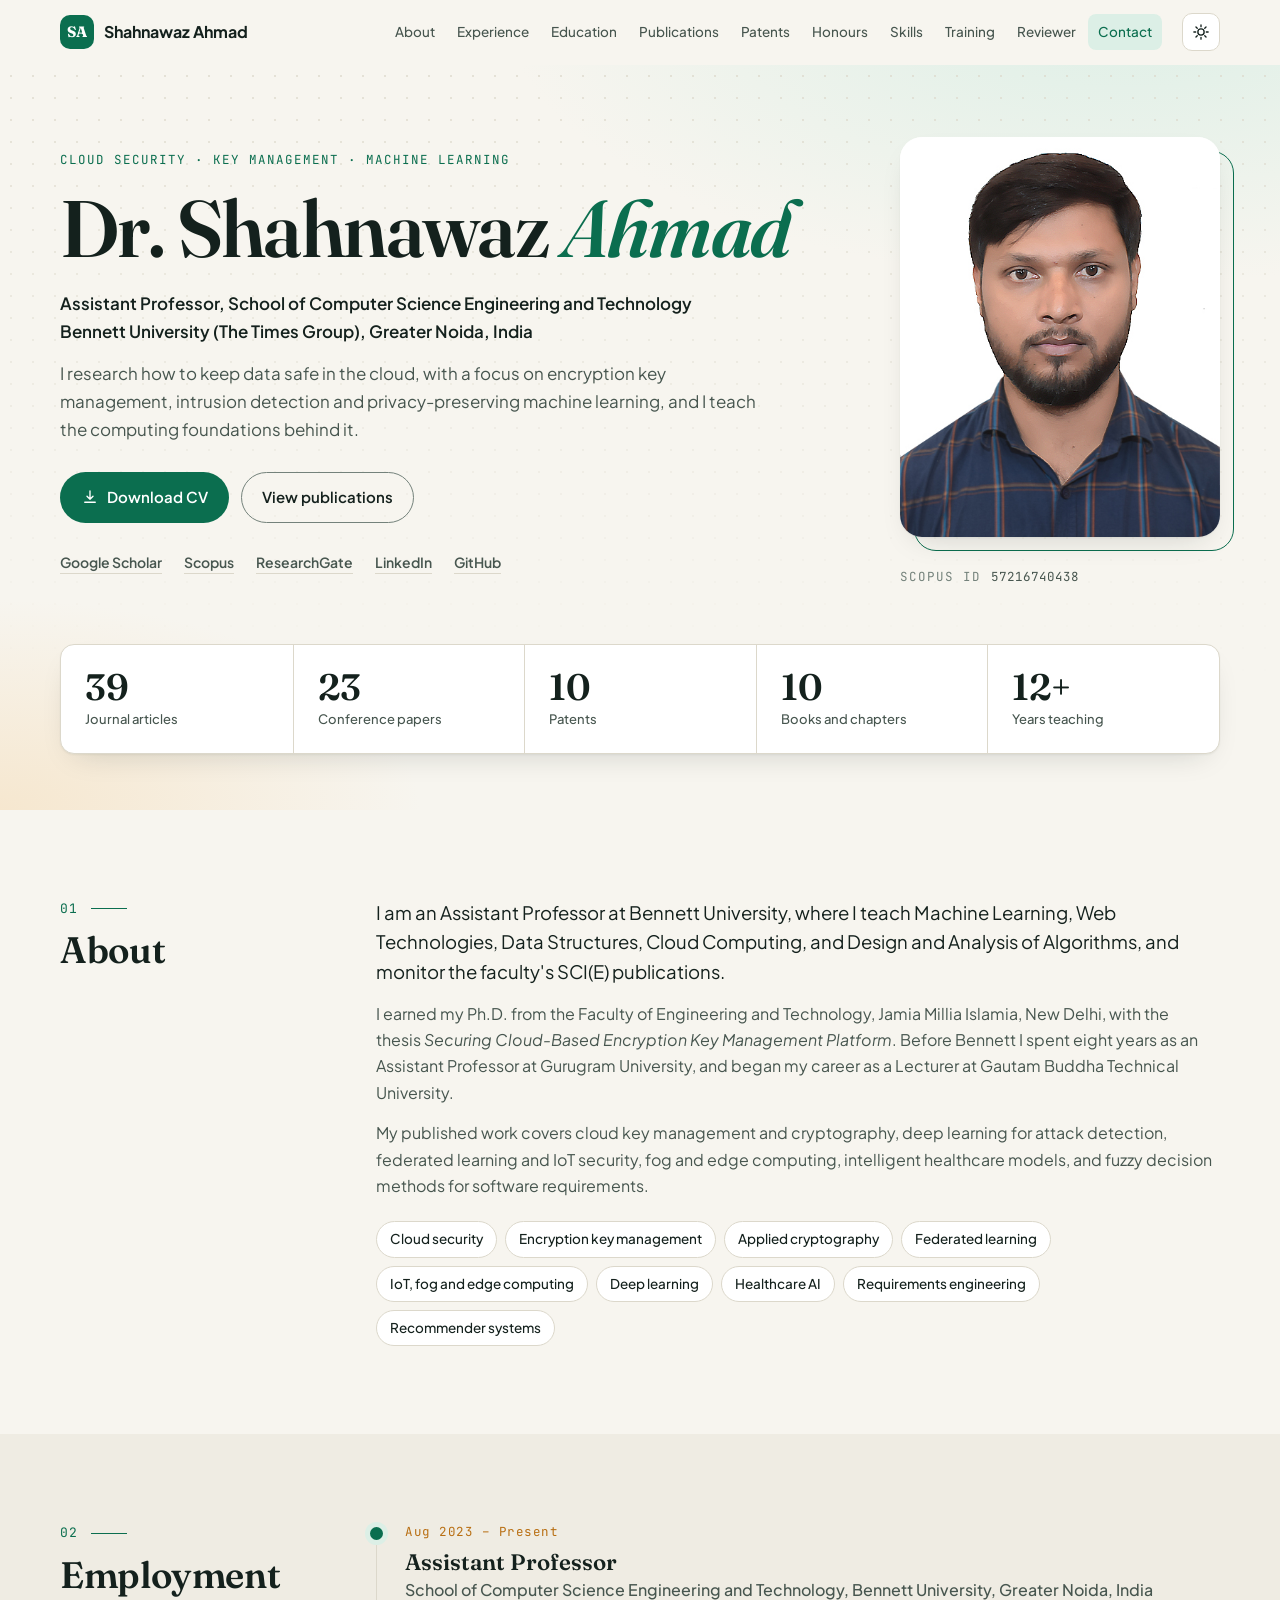
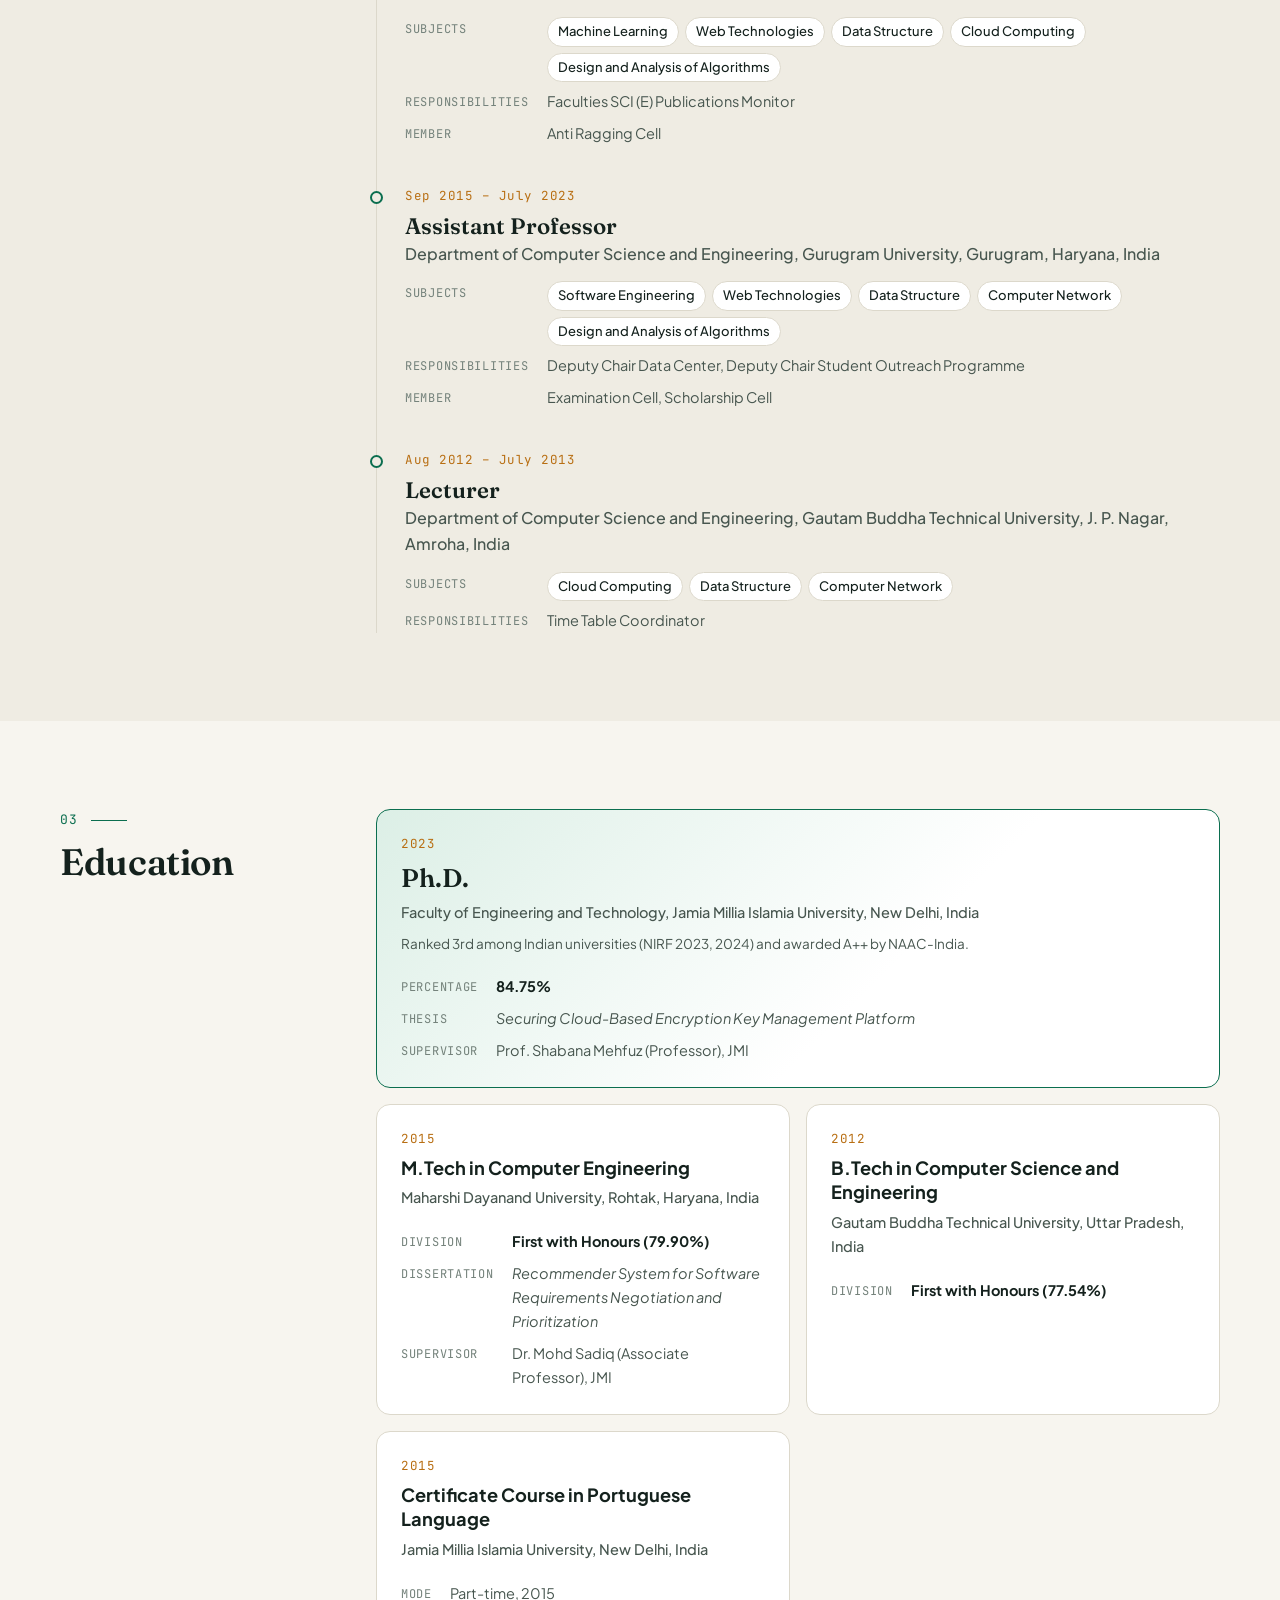
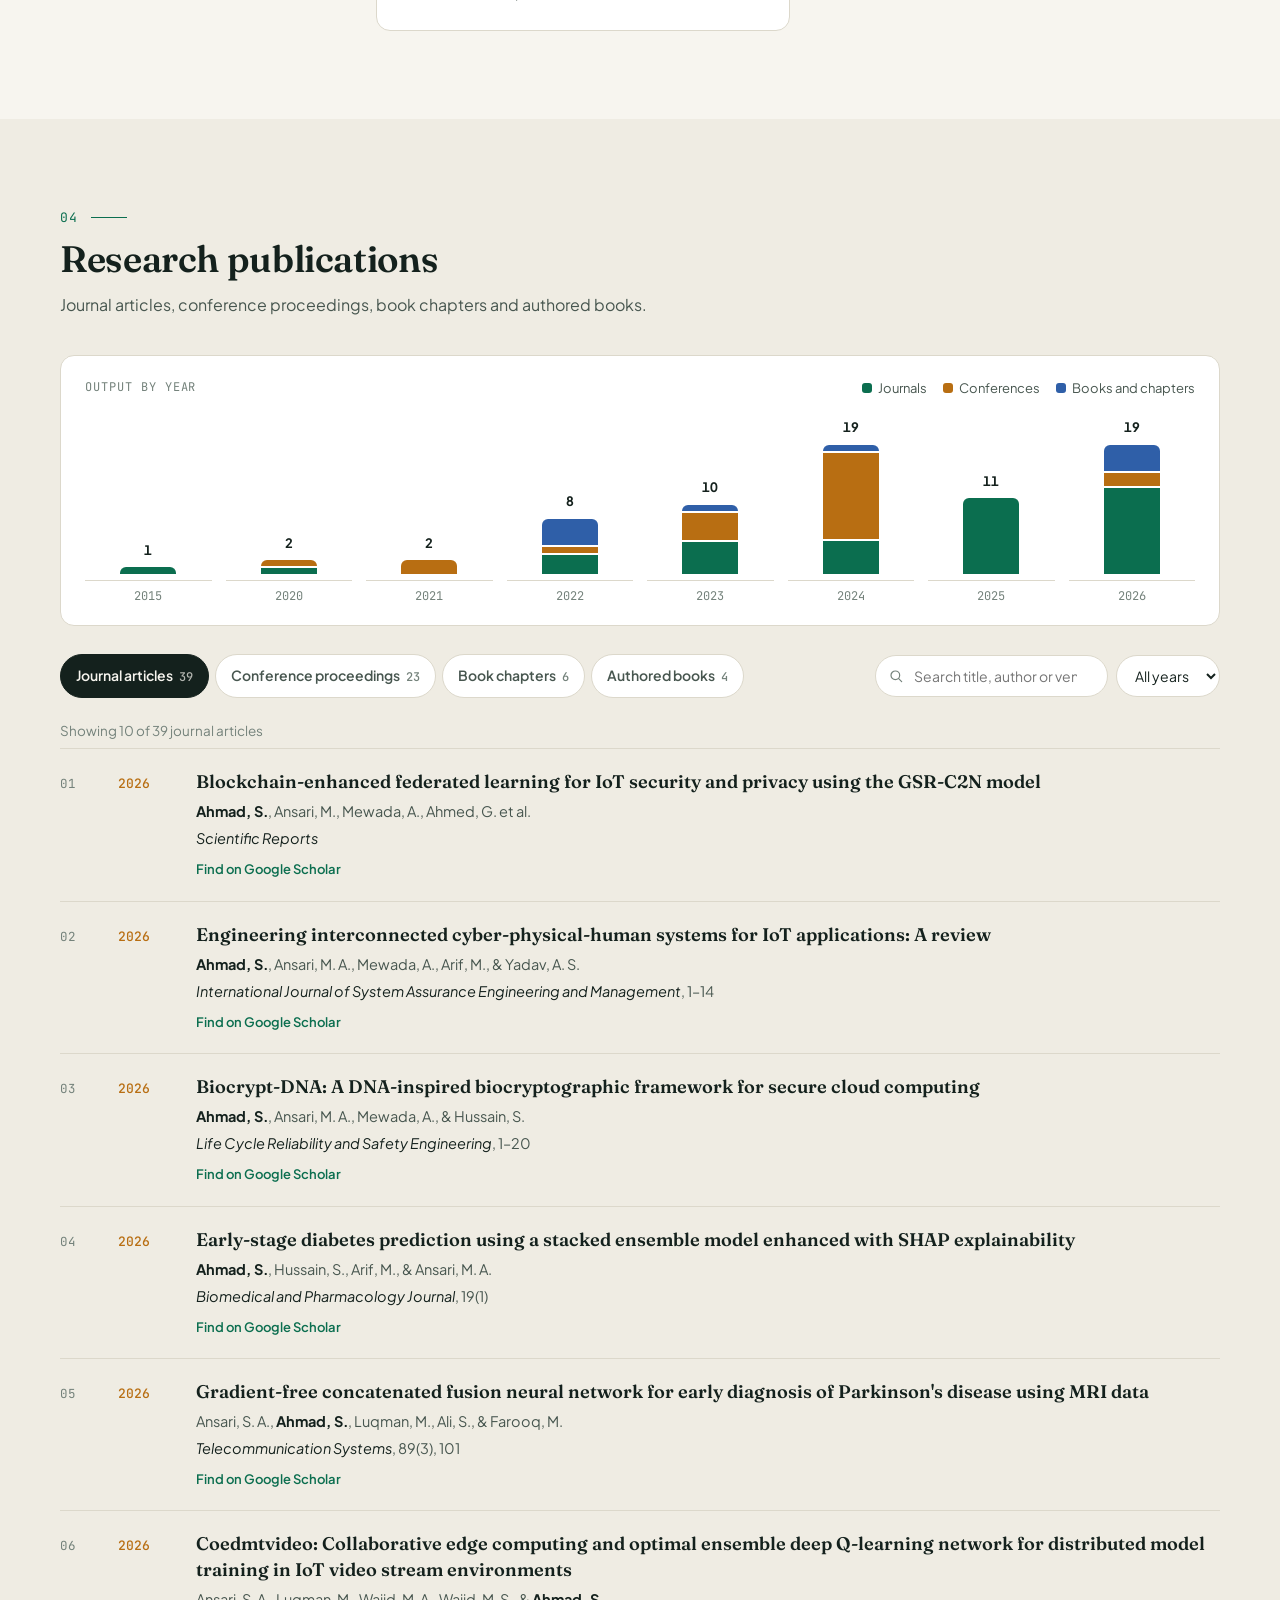
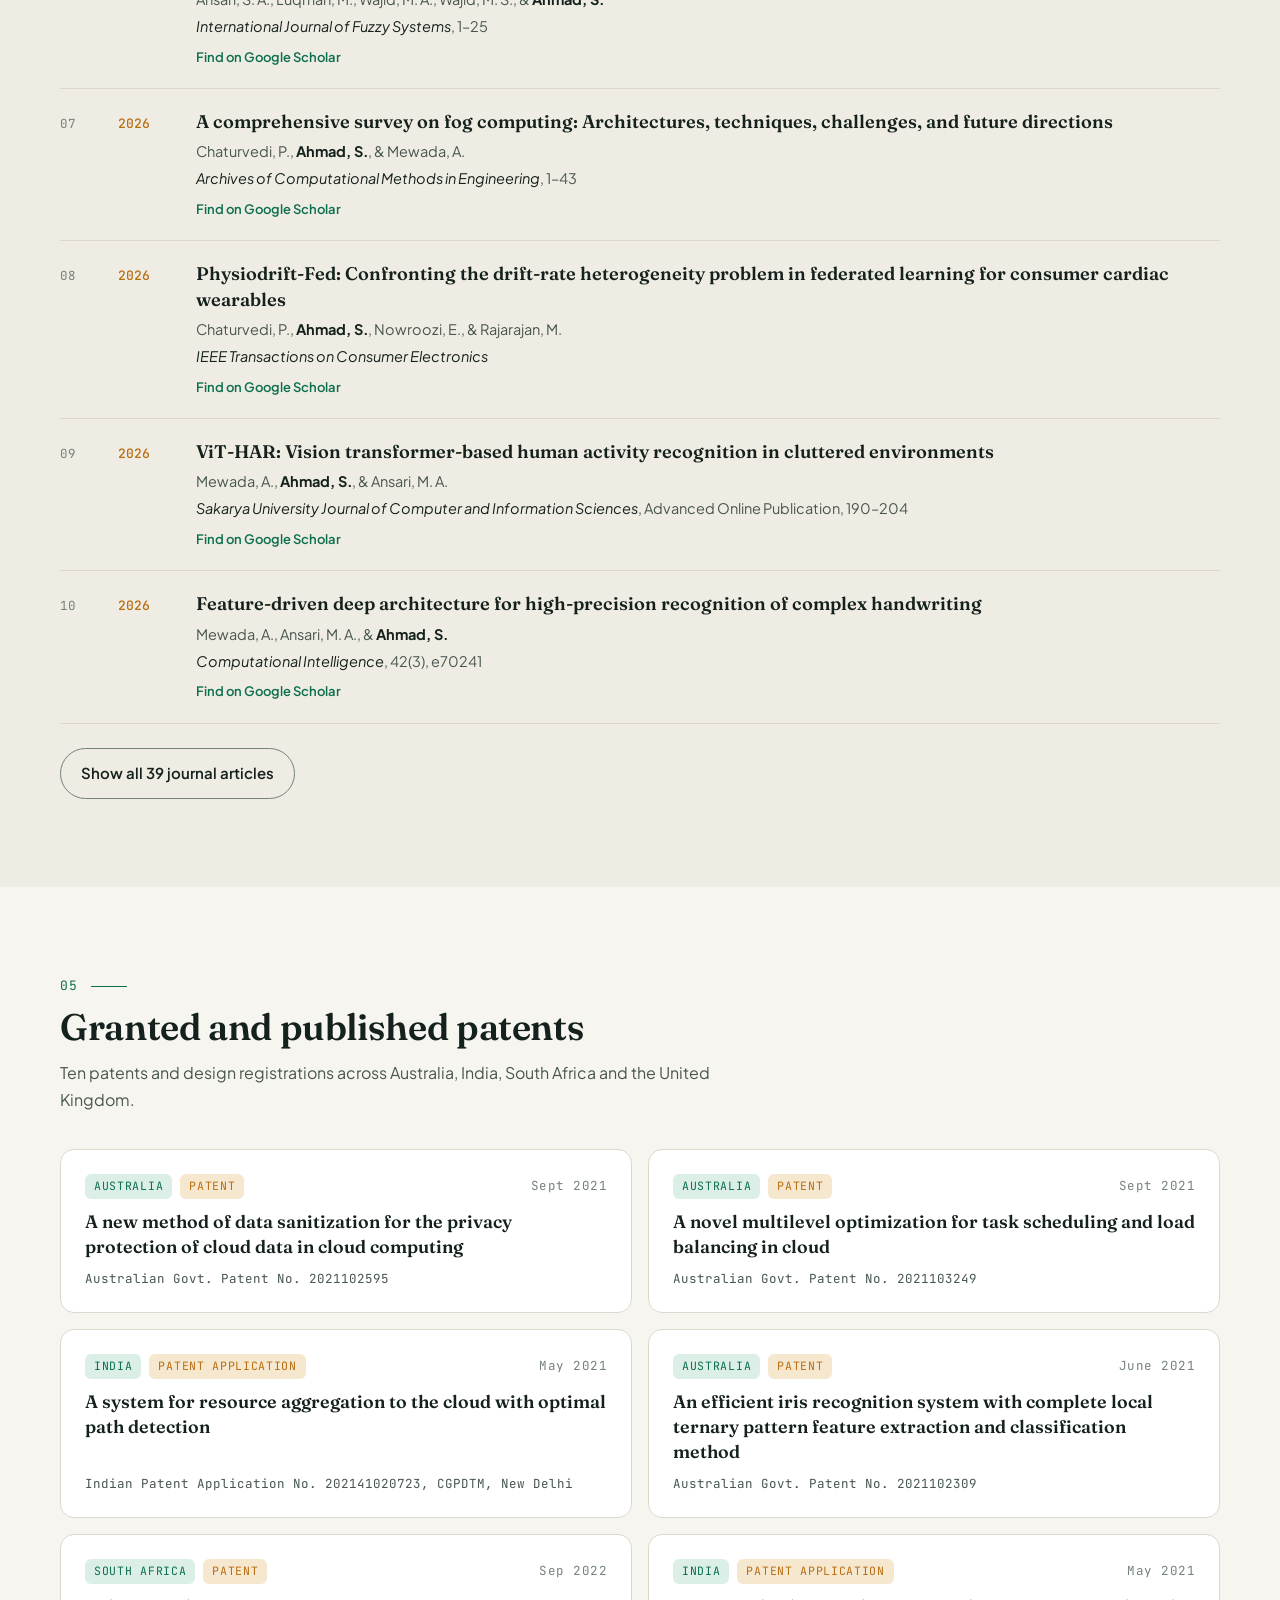
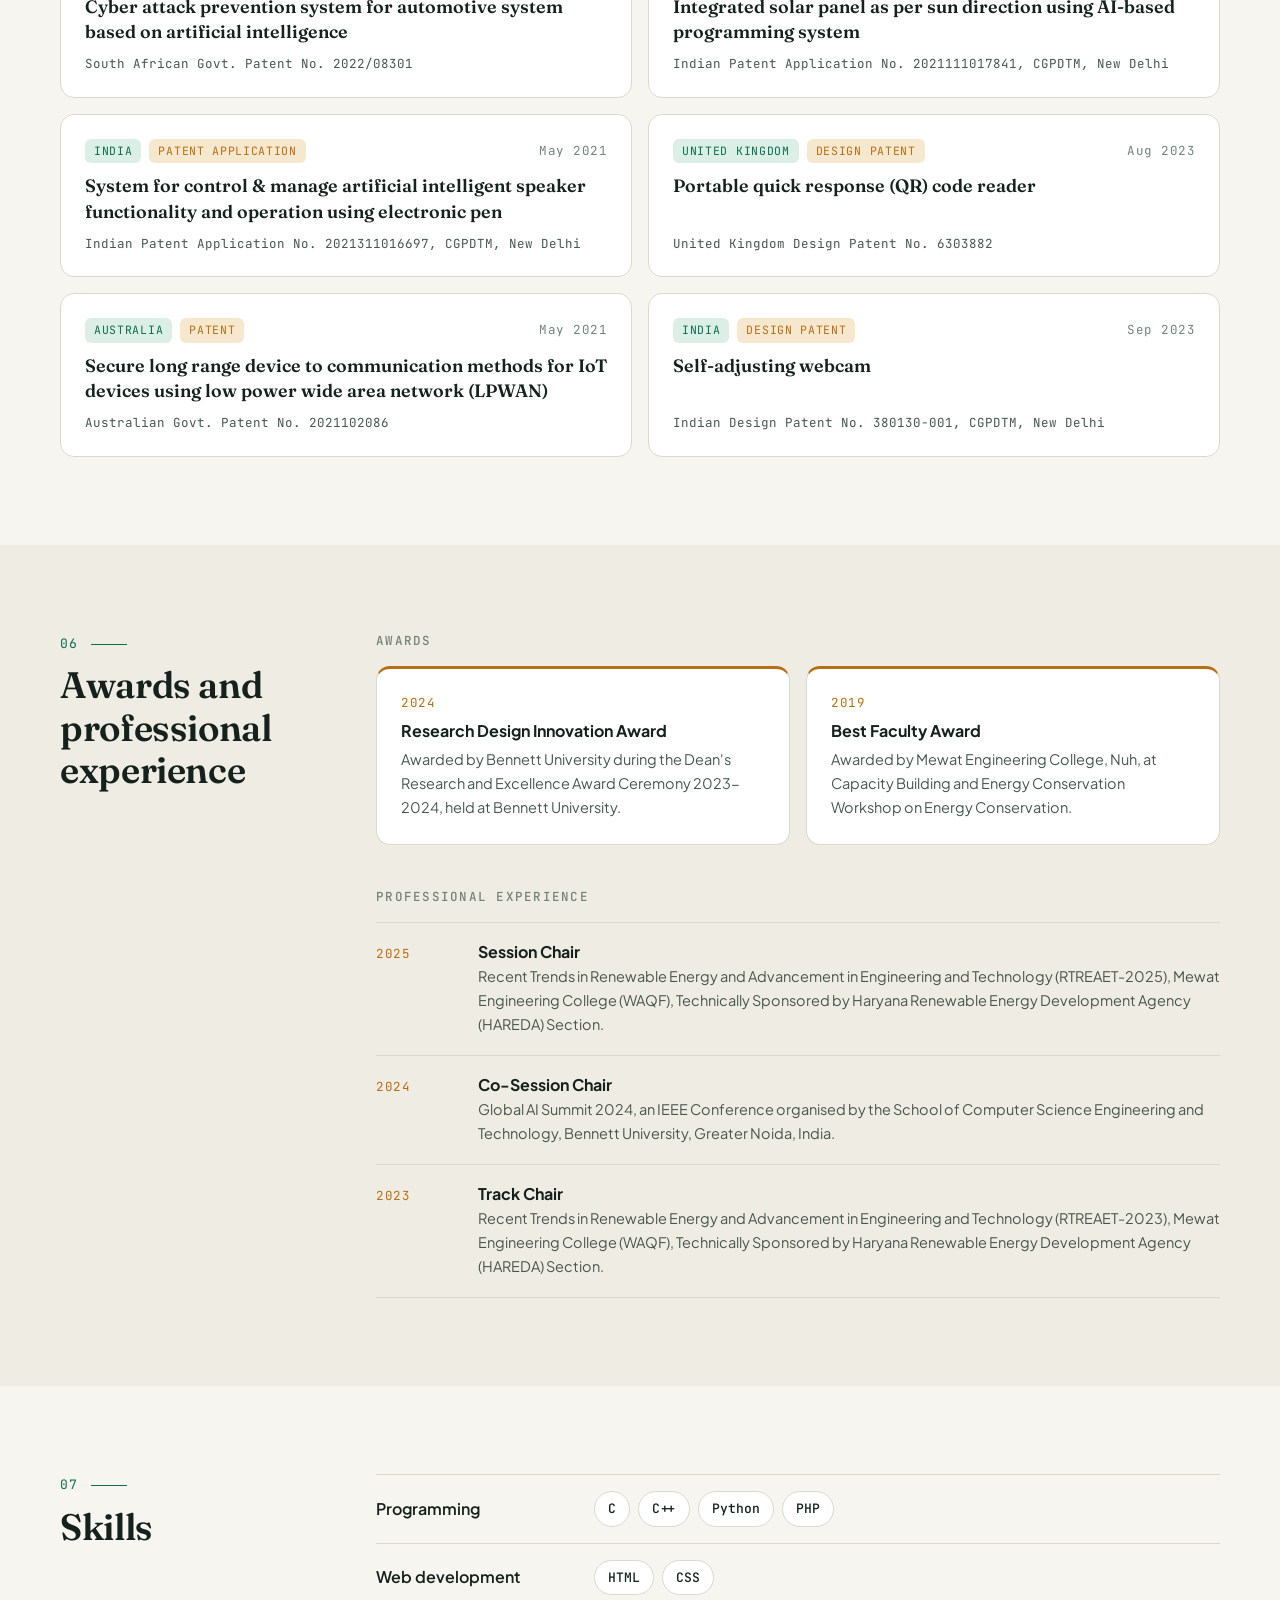
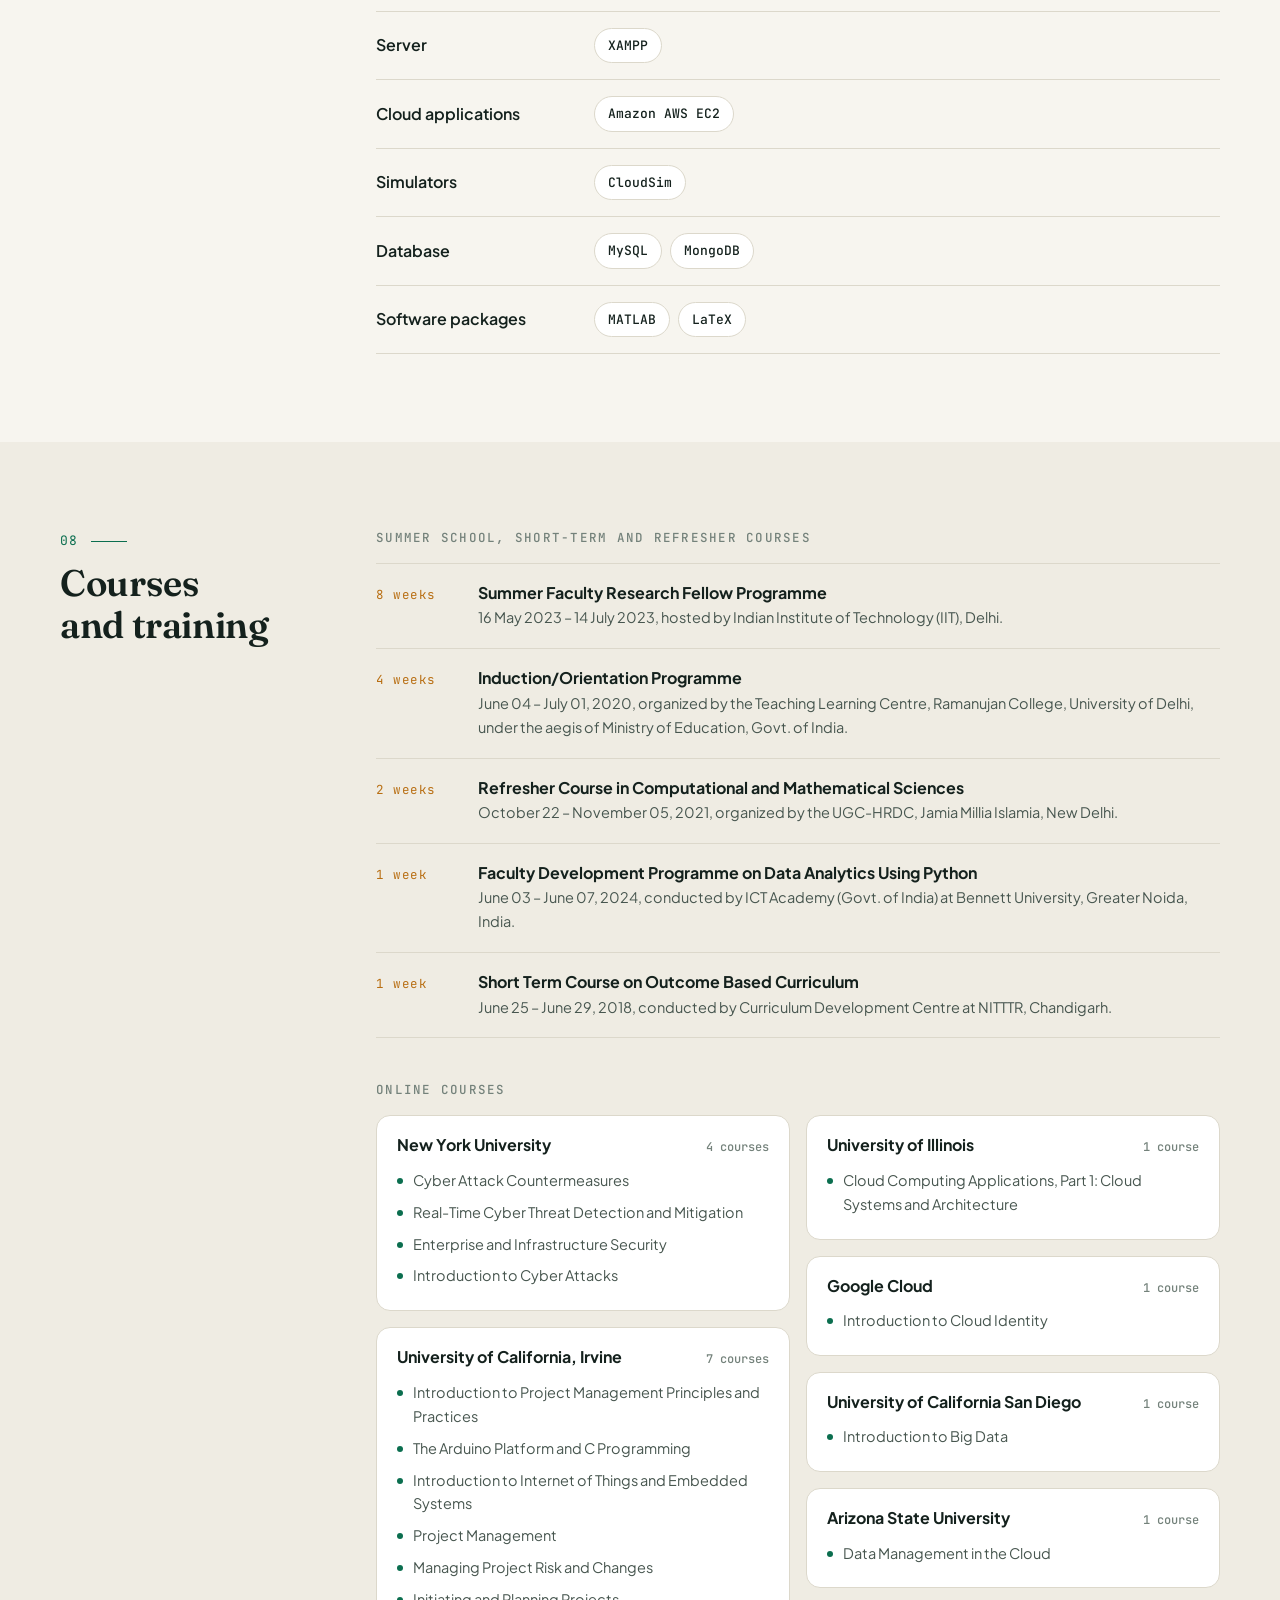
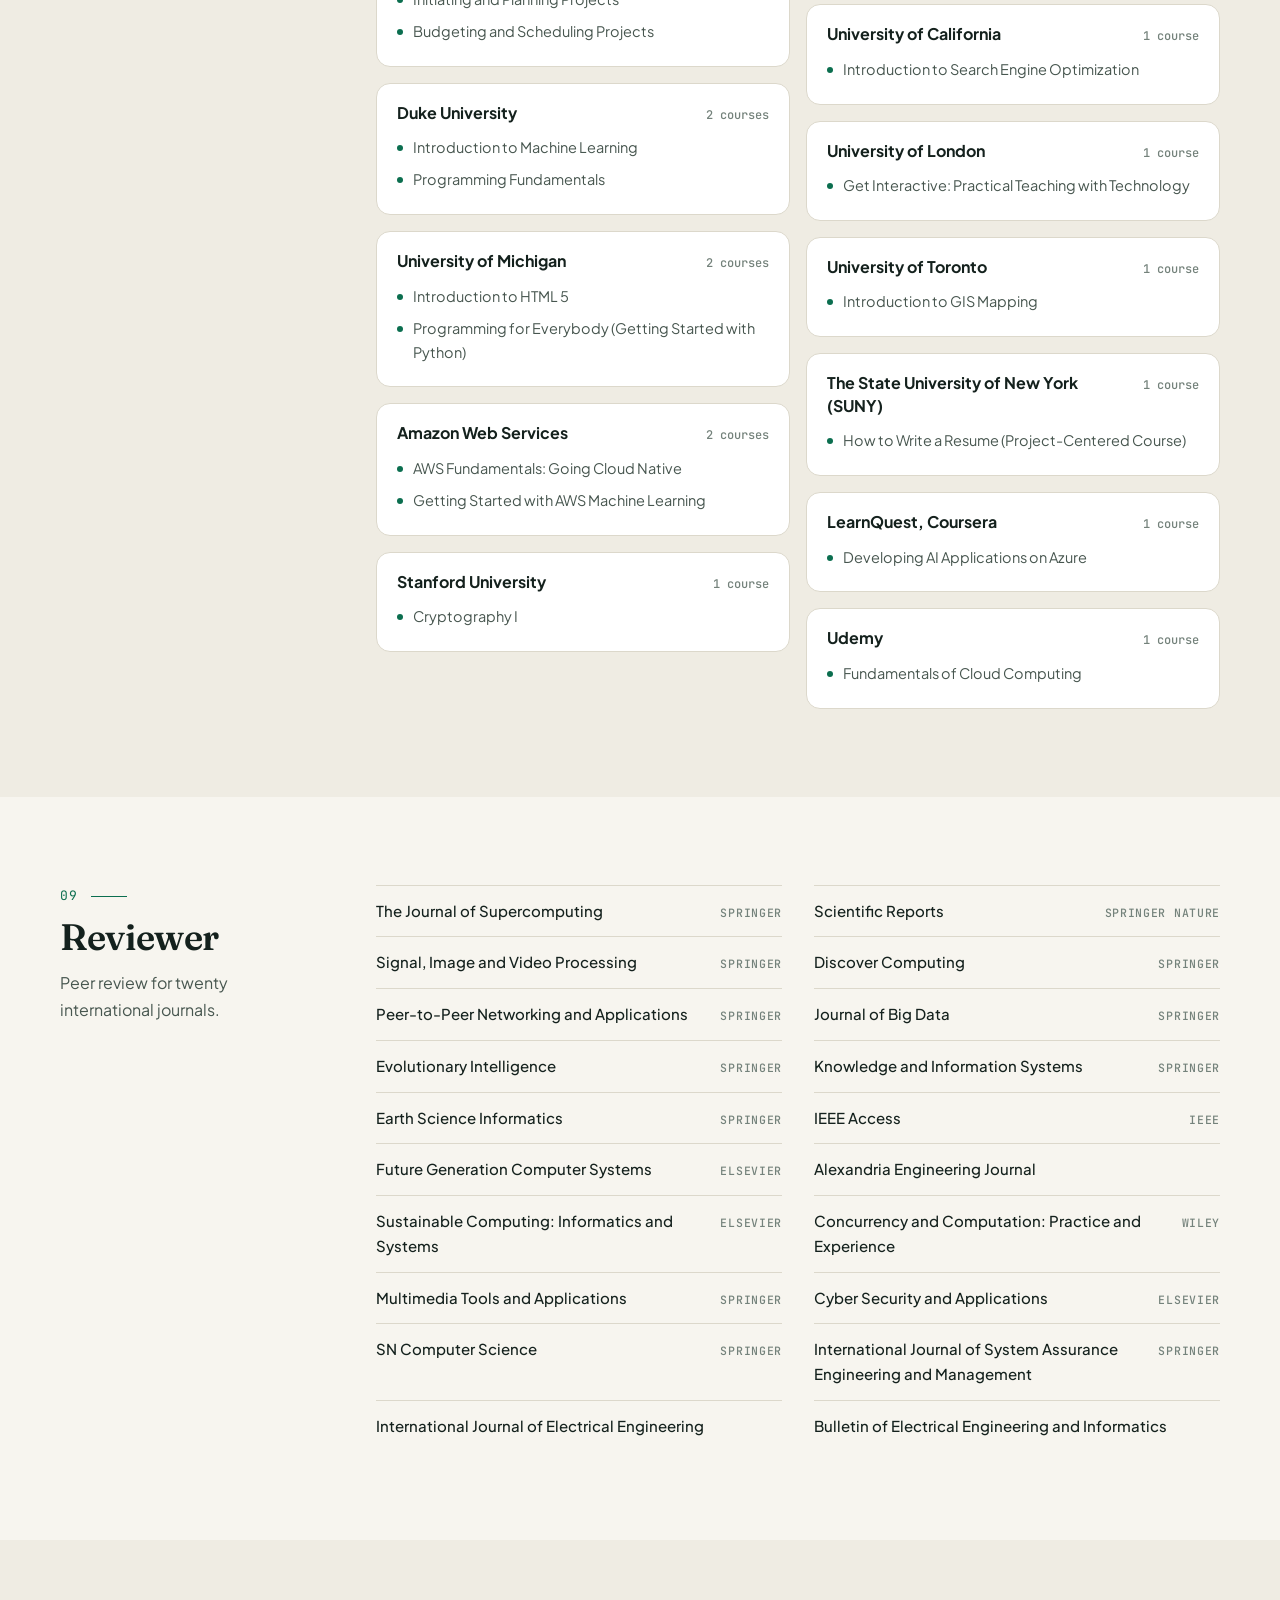
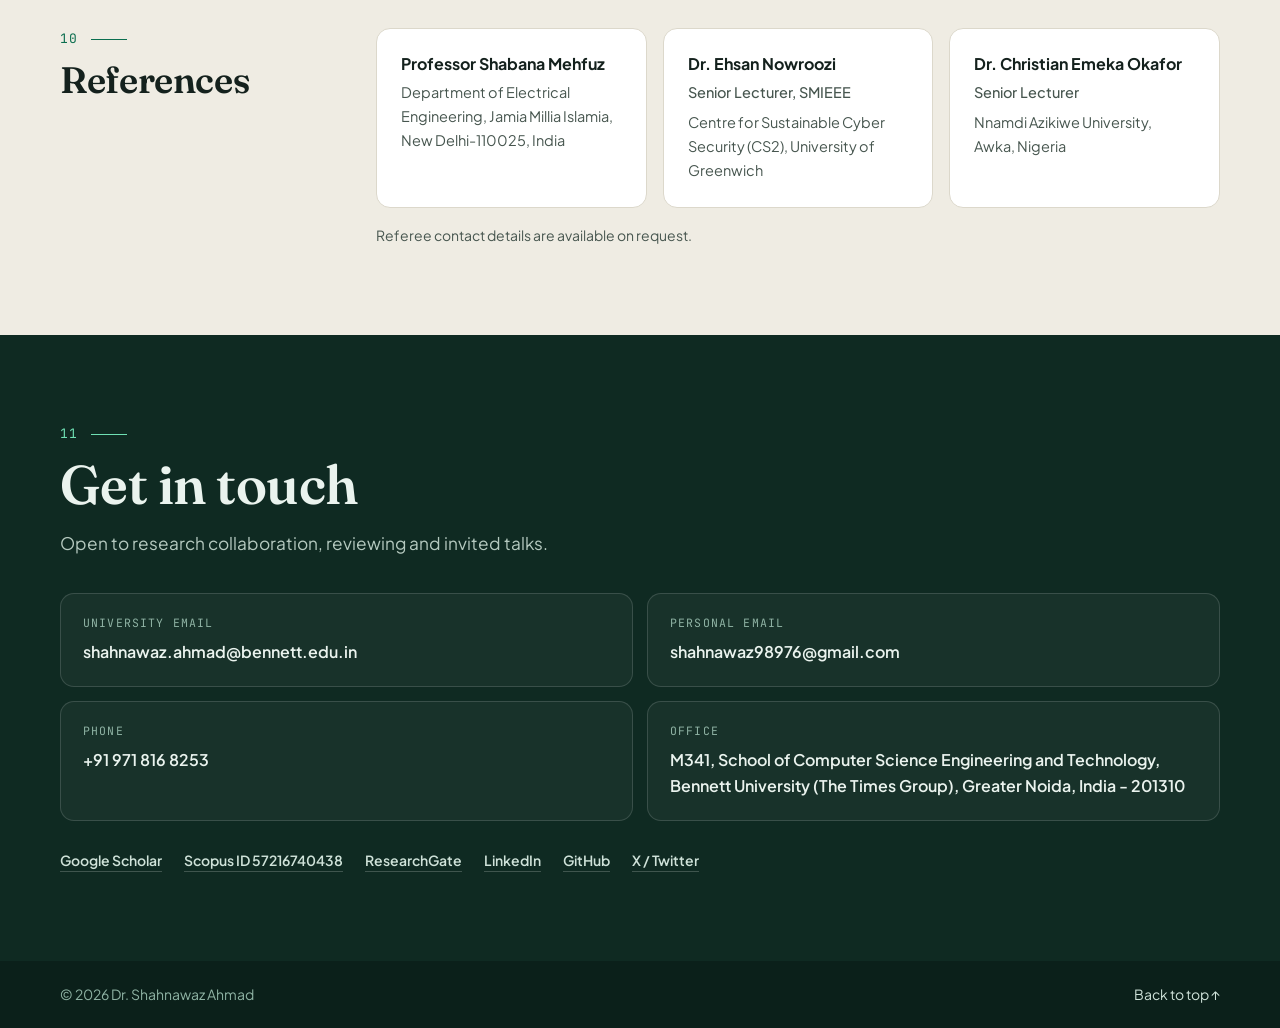
==== index.html @ a0721dbd "Redesign portfolio and update content from current CV Rebuild the site as a dependency-free static p" ====
<!DOCTYPE html>
<html lang="en">
<head>
  <meta charset="utf-8">
  <meta name="viewport" content="width=device-width, initial-scale=1">
  <title>Dr. Shahnawaz Ahmad | Assistant Professor, Bennett University</title>
  <meta name="description" content="Dr. Shahnawaz Ahmad is an Assistant Professor at the School of Computer Science Engineering and Technology, Bennett University. Research in cloud security, encryption key management, machine learning and IoT.">
  <meta name="author" content="Dr. Shahnawaz Ahmad">
  <meta property="og:title" content="Dr. Shahnawaz Ahmad | Assistant Professor, Bennett University">
  <meta property="og:description" content="Cloud security, encryption key management, machine learning and IoT. Publications, patents, books and teaching.">
  <meta property="og:type" content="profile">
  <meta property="og:url" content="https://shahnawazmecw.github.io/">
  <meta property="og:image" content="https://shahnawazmecw.github.io/img/profile.jpg">
  <meta name="theme-color" content="#0b6e4f">
  <link rel="icon" href="data:image/svg+xml,%3Csvg xmlns='http://www.w3.org/2000/svg' viewBox='0 0 64 64'%3E%3Crect width='64' height='64' rx='14' fill='%230b6e4f'/%3E%3Ctext x='32' y='43' font-family='Georgia,serif' font-size='30' font-weight='700' text-anchor='middle' fill='%23fff'%3ESA%3C/text%3E%3C/svg%3E">
  <link rel="preconnect" href="https://fonts.googleapis.com">
  <link rel="preconnect" href="https://fonts.gstatic.com" crossorigin>
  <link href="https://fonts.googleapis.com/css2?family=Fraunces:opsz,wght@9..144,500;9..144,600;9..144,700&family=JetBrains+Mono:wght@400;500&family=Plus+Jakarta+Sans:wght@400;500;600;700&display=swap" rel="stylesheet">
  <link href="css/style.css" rel="stylesheet">
  <script>
    (function () {
      try {
        var t = localStorage.getItem("theme");
        if (t) document.documentElement.setAttribute("data-theme", t);
      } catch (e) {}
    })();
  </script>
</head>
<body>
  <a class="skip" href="#main">Skip to content</a>

  <header class="nav" id="nav">
    <div class="wrap nav-inner">
      <a class="brand" href="#top" aria-label="Dr. Shahnawaz Ahmad, back to top">
        <span class="brand-mark">SA</span>
        <span class="brand-name">Shahnawaz Ahmad</span>
      </a>
      <nav class="nav-links" id="navLinks" aria-label="Sections">
        <a href="#about">About</a>
        <a href="#experience">Experience</a>
        <a href="#education">Education</a>
        <a href="#research">Publications</a>
        <a href="#patents">Patents</a>
        <a href="#honours">Honours</a>
        <a href="#skills">Skills</a>
        <a href="#training">Training</a>
        <a href="#reviewer">Reviewer</a>
        <a href="#contact">Contact</a>
      </nav>
      <div class="nav-tools">
        <button class="icon-btn" id="themeBtn" type="button" aria-label="Switch colour theme">
          <svg class="i-sun" viewBox="0 0 24 24" aria-hidden="true"><circle cx="12" cy="12" r="4.2"/><path d="M12 2.5v2.4M12 19.1v2.4M2.5 12h2.4M19.1 12h2.4M5.3 5.3l1.7 1.7M17 17l1.7 1.7M5.3 18.7 7 17M17 7l1.7-1.7"/></svg>
          <svg class="i-moon" viewBox="0 0 24 24" aria-hidden="true"><path d="M20 14.2A8 8 0 0 1 9.8 4a8 8 0 1 0 10.2 10.2z"/></svg>
        </button>
        <button class="icon-btn menu-btn" id="menuBtn" type="button" aria-label="Open menu" aria-expanded="false" aria-controls="navLinks">
          <svg viewBox="0 0 24 24" aria-hidden="true"><path d="M4 7h16M4 12h16M4 17h16"/></svg>
        </button>
      </div>
    </div>
  </header>

  <main id="main">
    <!-- Hero -->
    <section class="hero" id="top">
      <div class="wrap hero-grid">
        <div class="hero-copy">
          <p class="eyebrow">Cloud security · Key management · Machine learning</p>
          <h1>Dr. Shahnawaz <em>Ahmad</em></h1>
          <p class="hero-role">Assistant Professor, School of Computer Science Engineering and Technology<br>Bennett University (The Times Group), Greater Noida, India</p>
          <p class="hero-lede">I research how to keep data safe in the cloud, with a focus on encryption key management, intrusion detection and privacy-preserving machine learning, and I teach the computing foundations behind it.</p>
          <div class="hero-cta">
            <a class="btn btn-solid" href="resume.pdf" target="_blank" rel="noopener">
              <svg viewBox="0 0 24 24" aria-hidden="true"><path d="M12 4v11m0 0-4-4m4 4 4-4M5 19h14"/></svg>
              Download CV
            </a>
            <a class="btn btn-line" href="#research">View publications</a>
          </div>
          <ul class="hero-links" aria-label="Profiles">
            <li><a href="https://scholar.google.com/citations?user=s_EjKoIAAAAJ&hl=en" target="_blank" rel="noopener">Google Scholar</a></li>
            <li><a href="https://www.scopus.com/authid/detail.uri?authorId=57216740438" target="_blank" rel="noopener">Scopus</a></li>
            <li><a href="https://www.researchgate.net/profile/Shahnawaz-Ahmad-10" target="_blank" rel="noopener">ResearchGate</a></li>
            <li><a href="https://www.linkedin.com/in/shahnawaz-ahmad-mec/" target="_blank" rel="noopener">LinkedIn</a></li>
            <li><a href="https://github.com/shahnawazmecw" target="_blank" rel="noopener">GitHub</a></li>
          </ul>
        </div>
        <div class="hero-photo">
          <div class="photo-frame">
            <img src="img/profile.jpg" width="450" height="600" alt="Portrait of Dr. Shahnawaz Ahmad">
          </div>
          <p class="photo-tag"><span>Scopus ID</span> 57216740438</p>
        </div>
      </div>
      <div class="wrap">
        <dl class="stats" id="stats">
          <div><dt>Journal articles</dt><dd data-count="journals">39</dd></div>
          <div><dt>Conference papers</dt><dd data-count="conferences">23</dd></div>
          <div><dt>Patents</dt><dd data-count="patents">10</dd></div>
          <div><dt>Books and chapters</dt><dd data-count="booksAndChapters">10</dd></div>
          <div><dt>Years teaching</dt><dd data-count="12" data-suffix="+">12+</dd></div>
        </dl>
      </div>
    </section>

    <!-- About -->
    <section class="section" id="about">
      <div class="wrap two-col">
        <div class="sec-head">
          <p class="sec-no">01</p>
          <h2>About</h2>
        </div>
        <div class="sec-body">
          <p class="lead">I am an Assistant Professor at Bennett University, where I teach Machine Learning, Web Technologies, Data Structures, Cloud Computing, and Design and Analysis of Algorithms, and monitor the faculty's SCI(E) publications.</p>
          <p>I earned my Ph.D. from the Faculty of Engineering and Technology, Jamia Millia Islamia, New Delhi, with the thesis <em>Securing Cloud-Based Encryption Key Management Platform</em>. Before Bennett I spent eight years as an Assistant Professor at Gurugram University, and began my career as a Lecturer at Gautam Buddha Technical University.</p>
          <p>My published work covers cloud key management and cryptography, deep learning for attack detection, federated learning and IoT security, fog and edge computing, intelligent healthcare models, and fuzzy decision methods for software requirements.</p>
          <ul class="chips" aria-label="Research areas">
            <li>Cloud security</li>
            <li>Encryption key management</li>
            <li>Applied cryptography</li>
            <li>Federated learning</li>
            <li>IoT, fog and edge computing</li>
            <li>Deep learning</li>
            <li>Healthcare AI</li>
            <li>Requirements engineering</li>
            <li>Recommender systems</li>
          </ul>
        </div>
      </div>
    </section>

    <!-- Experience -->
    <section class="section alt" id="experience">
      <div class="wrap two-col">
        <div class="sec-head">
          <p class="sec-no">02</p>
          <h2>Employment</h2>
        </div>
        <div class="sec-body">
          <ol class="timeline">
            <li>
              <p class="when">Aug 2023 – Present</p>
              <h3>Assistant Professor</h3>
              <p class="where">School of Computer Science Engineering and Technology, Bennett University, Greater Noida, India</p>
              <dl class="facts">
                <dt>Subjects</dt>
                <dd><ul class="chips small"><li>Machine Learning</li><li>Web Technologies</li><li>Data Structure</li><li>Cloud Computing</li><li>Design and Analysis of Algorithms</li></ul></dd>
                <dt>Responsibilities</dt>
                <dd>Faculties SCI (E) Publications Monitor</dd>
                <dt>Member</dt>
                <dd>Anti Ragging Cell</dd>
              </dl>
            </li>
            <li>
              <p class="when">Sep 2015 – July 2023</p>
              <h3>Assistant Professor</h3>
              <p class="where">Department of Computer Science and Engineering, Gurugram University, Gurugram, Haryana, India</p>
              <dl class="facts">
                <dt>Subjects</dt>
                <dd><ul class="chips small"><li>Software Engineering</li><li>Web Technologies</li><li>Data Structure</li><li>Computer Network</li><li>Design and Analysis of Algorithms</li></ul></dd>
                <dt>Responsibilities</dt>
                <dd>Deputy Chair Data Center, Deputy Chair Student Outreach Programme</dd>
                <dt>Member</dt>
                <dd>Examination Cell, Scholarship Cell</dd>
              </dl>
            </li>
            <li>
              <p class="when">Aug 2012 – July 2013</p>
              <h3>Lecturer</h3>
              <p class="where">Department of Computer Science and Engineering, Gautam Buddha Technical University, J. P. Nagar, Amroha, India</p>
              <dl class="facts">
                <dt>Subjects</dt>
                <dd><ul class="chips small"><li>Cloud Computing</li><li>Data Structure</li><li>Computer Network</li></ul></dd>
                <dt>Responsibilities</dt>
                <dd>Time Table Coordinator</dd>
              </dl>
            </li>
          </ol>
        </div>
      </div>
    </section>

    <!-- Education -->
    <section class="section" id="education">
      <div class="wrap two-col">
        <div class="sec-head">
          <p class="sec-no">03</p>
          <h2>Education</h2>
        </div>
        <div class="sec-body">
          <div class="cards two">
            <article class="card feature">
              <p class="when">2023</p>
              <h3>Ph.D.</h3>
              <p class="where">Faculty of Engineering and Technology, Jamia Millia Islamia University, New Delhi, India</p>
              <p class="note">Ranked 3rd among Indian universities (NIRF 2023, 2024) and awarded A++ by NAAC-India.</p>
              <dl class="facts">
                <dt>Percentage</dt><dd><strong>84.75%</strong></dd>
                <dt>Thesis</dt><dd><em>Securing Cloud-Based Encryption Key Management Platform</em></dd>
                <dt>Supervisor</dt><dd>Prof. Shabana Mehfuz (Professor), JMI</dd>
              </dl>
            </article>
            <article class="card">
              <p class="when">2015</p>
              <h3>M.Tech in Computer Engineering</h3>
              <p class="where">Maharshi Dayanand University, Rohtak, Haryana, India</p>
              <dl class="facts">
                <dt>Division</dt><dd><strong>First with Honours (79.90%)</strong></dd>
                <dt>Dissertation</dt><dd><em>Recommender System for Software Requirements Negotiation and Prioritization</em></dd>
                <dt>Supervisor</dt><dd>Dr. Mohd Sadiq (Associate Professor), JMI</dd>
              </dl>
            </article>
            <article class="card">
              <p class="when">2012</p>
              <h3>B.Tech in Computer Science and Engineering</h3>
              <p class="where">Gautam Buddha Technical University, Uttar Pradesh, India</p>
              <dl class="facts">
                <dt>Division</dt><dd><strong>First with Honours (77.54%)</strong></dd>
              </dl>
            </article>
            <article class="card">
              <p class="when">2015</p>
              <h3>Certificate Course in Portuguese Language</h3>
              <p class="where">Jamia Millia Islamia University, New Delhi, India</p>
              <dl class="facts">
                <dt>Mode</dt><dd>Part-time, 2015</dd>
              </dl>
            </article>
          </div>
        </div>
      </div>
    </section>

    <!-- Publications -->
    <section class="section alt" id="research">
      <div class="wrap">
        <div class="sec-head wide">
          <p class="sec-no">04</p>
          <h2>Research publications</h2>
          <p class="sec-sub">Journal articles, conference proceedings, book chapters and authored books.</p>
        </div>

        <figure class="chart" id="chart" aria-label="Publications per year">
          <figcaption>
            <span>Output by year</span>
            <span class="legend">
              <i class="k k-j"></i>Journals
              <i class="k k-c"></i>Conferences
              <i class="k k-b"></i>Books and chapters
            </span>
          </figcaption>
          <div class="bars" id="bars"></div>
        </figure>

        <div class="pub-tools">
          <div class="tabs" role="tablist" aria-label="Publication type" id="tabs">
            <button role="tab" type="button" data-tab="journals" aria-selected="true">Journal articles <b></b></button>
            <button role="tab" type="button" data-tab="conferences" aria-selected="false">Conference proceedings <b></b></button>
            <button role="tab" type="button" data-tab="chapters" aria-selected="false">Book chapters <b></b></button>
            <button role="tab" type="button" data-tab="books" aria-selected="false">Authored books <b></b></button>
          </div>
          <div class="filters">
            <label class="search">
              <span class="sr">Search publications</span>
              <svg viewBox="0 0 24 24" aria-hidden="true"><circle cx="11" cy="11" r="6.5"/><path d="m16 16 4.5 4.5"/></svg>
              <input id="q" type="search" placeholder="Search title, author or venue" autocomplete="off">
            </label>
            <label class="select">
              <span class="sr">Filter by year</span>
              <select id="year"><option value="">All years</option></select>
            </label>
          </div>
        </div>

        <p class="pub-count" id="pubCount" aria-live="polite"></p>
        <ol class="pubs" id="pubs"></ol>
        <button class="btn btn-line more" id="more" type="button" hidden></button>
        <noscript><p class="note">The publication list needs JavaScript. The full list is in the <a href="resume.pdf">CV (PDF)</a>.</p></noscript>
      </div>
    </section>

    <!-- Patents -->
    <section class="section" id="patents">
      <div class="wrap">
        <div class="sec-head wide">
          <p class="sec-no">05</p>
          <h2>Granted and published patents</h2>
          <p class="sec-sub">Ten patents and design registrations across Australia, India, South Africa and the United Kingdom.</p>
        </div>
        <ol class="patents" id="patentList"></ol>
      </div>
    </section>

    <!-- Honours -->
    <section class="section alt" id="honours">
      <div class="wrap two-col">
        <div class="sec-head">
          <p class="sec-no">06</p>
          <h2>Awards and professional experience</h2>
        </div>
        <div class="sec-body">
          <h3 class="group">Awards</h3>
          <div class="cards two">
            <article class="card award">
              <p class="when">2024</p>
              <h4>Research Design Innovation Award</h4>
              <p>Awarded by Bennett University during the Dean's Research and Excellence Award Ceremony 2023-2024, held at Bennett University.</p>
            </article>
            <article class="card award">
              <p class="when">2019</p>
              <h4>Best Faculty Award</h4>
              <p>Awarded by Mewat Engineering College, Nuh, at Capacity Building and Energy Conservation Workshop on Energy Conservation.</p>
            </article>
          </div>

          <h3 class="group">Professional experience</h3>
          <ol class="rows">
            <li>
              <span class="when">2025</span>
              <div>
                <h4>Session Chair</h4>
                <p>Recent Trends in Renewable Energy and Advancement in Engineering and Technology (RTREAET-2025), Mewat Engineering College (WAQF), Technically Sponsored by Haryana Renewable Energy Development Agency (HAREDA) Section.</p>
              </div>
            </li>
            <li>
              <span class="when">2024</span>
              <div>
                <h4>Co-Session Chair</h4>
                <p>Global AI Summit 2024, an IEEE Conference organised by the School of Computer Science Engineering and Technology, Bennett University, Greater Noida, India.</p>
              </div>
            </li>
            <li>
              <span class="when">2023</span>
              <div>
                <h4>Track Chair</h4>
                <p>Recent Trends in Renewable Energy and Advancement in Engineering and Technology (RTREAET-2023), Mewat Engineering College (WAQF), Technically Sponsored by Haryana Renewable Energy Development Agency (HAREDA) Section.</p>
              </div>
            </li>
          </ol>
        </div>
      </div>
    </section>

    <!-- Skills -->
    <section class="section" id="skills">
      <div class="wrap two-col">
        <div class="sec-head">
          <p class="sec-no">07</p>
          <h2>Skills</h2>
        </div>
        <div class="sec-body">
          <dl class="skills">
            <div><dt>Programming</dt><dd><ul class="chips"><li>C</li><li>C++</li><li>Python</li><li>PHP</li></ul></dd></div>
            <div><dt>Web development</dt><dd><ul class="chips"><li>HTML</li><li>CSS</li></ul></dd></div>
            <div><dt>Server</dt><dd><ul class="chips"><li>XAMPP</li></ul></dd></div>
            <div><dt>Cloud applications</dt><dd><ul class="chips"><li>Amazon AWS EC2</li></ul></dd></div>
            <div><dt>Simulators</dt><dd><ul class="chips"><li>CloudSim</li></ul></dd></div>
            <div><dt>Database</dt><dd><ul class="chips"><li>MySQL</li><li>MongoDB</li></ul></dd></div>
            <div><dt>Software packages</dt><dd><ul class="chips"><li>MATLAB</li><li>LaTeX</li></ul></dd></div>
          </dl>
        </div>
      </div>
    </section>

    <!-- Training -->
    <section class="section alt" id="training">
      <div class="wrap two-col">
        <div class="sec-head">
          <p class="sec-no">08</p>
          <h2>Courses and training</h2>
        </div>
        <div class="sec-body">
          <h3 class="group">Summer school, short-term and refresher courses</h3>
          <ol class="rows">
            <li>
              <span class="when">8 weeks</span>
              <div>
                <h4>Summer Faculty Research Fellow Programme</h4>
                <p>16 May 2023 – 14 July 2023, hosted by Indian Institute of Technology (IIT), Delhi.</p>
              </div>
            </li>
            <li>
              <span class="when">4 weeks</span>
              <div>
                <h4>Induction/Orientation Programme</h4>
                <p>June 04 – July 01, 2020, organized by the Teaching Learning Centre, Ramanujan College, University of Delhi, under the aegis of Ministry of Education, Govt. of India.</p>
              </div>
            </li>
            <li>
              <span class="when">2 weeks</span>
              <div>
                <h4>Refresher Course in Computational and Mathematical Sciences</h4>
                <p>October 22 – November 05, 2021, organized by the UGC-HRDC, Jamia Millia Islamia, New Delhi.</p>
              </div>
            </li>
            <li>
              <span class="when">1 week</span>
              <div>
                <h4>Faculty Development Programme on Data Analytics Using Python</h4>
                <p>June 03 – June 07, 2024, conducted by ICT Academy (Govt. of India) at Bennett University, Greater Noida, India.</p>
              </div>
            </li>
            <li>
              <span class="when">1 week</span>
              <div>
                <h4>Short Term Course on Outcome Based Curriculum</h4>
                <p>June 25 – June 29, 2018, conducted by Curriculum Development Centre at NITTTR, Chandigarh.</p>
              </div>
            </li>
          </ol>

          <h3 class="group">Online courses</h3>
          <div class="courses" id="courses"></div>
        </div>
      </div>
    </section>

    <!-- Reviewer -->
    <section class="section" id="reviewer">
      <div class="wrap two-col">
        <div class="sec-head">
          <p class="sec-no">09</p>
          <h2>Reviewer</h2>
          <p class="sec-sub">Peer review for twenty international journals.</p>
        </div>
        <div class="sec-body">
          <ul class="journals" id="reviewerList"></ul>
        </div>
      </div>
    </section>

    <!-- References -->
    <section class="section alt" id="references">
      <div class="wrap two-col">
        <div class="sec-head">
          <p class="sec-no">10</p>
          <h2>References</h2>
        </div>
        <div class="sec-body">
          <div class="cards three">
            <article class="card">
              <h4>Professor Shabana Mehfuz</h4>
              <p>Department of Electrical Engineering, Jamia Millia Islamia, New Delhi-110025, India</p>
            </article>
            <article class="card">
              <h4>Dr. Ehsan Nowroozi</h4>
              <p class="where">Senior Lecturer, SMIEEE</p>
              <p>Centre for Sustainable Cyber Security (CS2), University of Greenwich</p>
            </article>
            <article class="card">
              <h4>Dr. Christian Emeka Okafor</h4>
              <p class="where">Senior Lecturer</p>
              <p>Nnamdi Azikiwe University, Awka, Nigeria</p>
            </article>
          </div>
          <p class="note">Referee contact details are available on request.</p>
        </div>
      </div>
    </section>

    <!-- Contact -->
    <section class="section contact" id="contact">
      <div class="wrap">
        <p class="sec-no">11</p>
        <h2>Get in touch</h2>
        <p class="contact-lede">Open to research collaboration, reviewing and invited talks.</p>
        <div class="contact-grid">
          <a class="contact-item" href="mailto:shahnawaz.ahmad@bennett.edu.in">
            <span>University email</span>
            shahnawaz.ahmad@bennett.edu.in
          </a>
          <a class="contact-item" href="mailto:shahnawaz98976@gmail.com">
            <span>Personal email</span>
            shahnawaz98976@gmail.com
          </a>
          <a class="contact-item" href="tel:+919718168253">
            <span>Phone</span>
            +91 971 816 8253
          </a>
          <div class="contact-item">
            <span>Office</span>
            M341, School of Computer Science Engineering and Technology, Bennett University (The Times Group), Greater Noida, India - 201310
          </div>
        </div>
        <ul class="hero-links" aria-label="Profiles">
          <li><a href="https://scholar.google.com/citations?user=s_EjKoIAAAAJ&hl=en" target="_blank" rel="noopener">Google Scholar</a></li>
          <li><a href="https://www.scopus.com/authid/detail.uri?authorId=57216740438" target="_blank" rel="noopener">Scopus ID 57216740438</a></li>
          <li><a href="https://www.researchgate.net/profile/Shahnawaz-Ahmad-10" target="_blank" rel="noopener">ResearchGate</a></li>
          <li><a href="https://www.linkedin.com/in/shahnawaz-ahmad-mec/" target="_blank" rel="noopener">LinkedIn</a></li>
          <li><a href="https://github.com/shahnawazmecw" target="_blank" rel="noopener">GitHub</a></li>
          <li><a href="https://twitter.com/Shahnawaz_cse" target="_blank" rel="noopener">X / Twitter</a></li>
        </ul>
      </div>
    </section>
  </main>

  <footer class="footer">
    <div class="wrap footer-inner">
      <p>© <span id="yr">2026</span> Dr. Shahnawaz Ahmad</p>
      <a href="#top">Back to top ↑</a>
    </div>
  </footer>

  <script src="js/data.js"></script>
  <script src="js/main.js"></script>
</body>
</html>
---- css/style.css ----
/* ---------- Tokens ---------- */
:root {
  --bg: #f7f5ef;
  --bg-alt: #efece3;
  --surface: #ffffff;
  --ink: #14211d;
  --ink-2: #47564f;
  --ink-3: #74827b;
  --line: #dcd8cb;
  --accent: #0b6e4f;
  --accent-ink: #ffffff;
  --accent-soft: #dcefe6;
  --gold: #b86e12;
  --gold-soft: #f6e7cf;
  --blue: #2f5fa8;
  --shadow: 0 1px 2px rgba(20, 33, 29, .05), 0 12px 32px -16px rgba(20, 33, 29, .22);
  --serif: "Fraunces", Georgia, "Times New Roman", serif;
  --sans: "Plus Jakarta Sans", system-ui, -apple-system, "Segoe UI", Roboto, sans-serif;
  --mono: "JetBrains Mono", ui-monospace, Consolas, monospace;
  --r: 14px;
  color-scheme: light;
}
:root[data-theme="dark"] {
  --bg: #0c1412;
  --bg-alt: #101b18;
  --surface: #15221e;
  --ink: #e8efeb;
  --ink-2: #b3c1ba;
  --ink-3: #82928a;
  --line: #24352f;
  --accent: #53d3a4;
  --accent-ink: #06231a;
  --accent-soft: #143328;
  --gold: #e9b05c;
  --gold-soft: #33270f;
  --blue: #8db4f2;
  --shadow: 0 1px 2px rgba(0, 0, 0, .3), 0 16px 36px -18px rgba(0, 0, 0, .7);
  color-scheme: dark;
}
@media (prefers-color-scheme: dark) {
  :root:not([data-theme="light"]) {
    --bg: #0c1412;
    --bg-alt: #101b18;
    --surface: #15221e;
    --ink: #e8efeb;
    --ink-2: #b3c1ba;
    --ink-3: #82928a;
    --line: #24352f;
    --accent: #53d3a4;
    --accent-ink: #06231a;
    --accent-soft: #143328;
    --gold: #e9b05c;
    --gold-soft: #33270f;
    --blue: #8db4f2;
    --shadow: 0 1px 2px rgba(0, 0, 0, .3), 0 16px 36px -18px rgba(0, 0, 0, .7);
    color-scheme: dark;
  }
}

/* ---------- Base ---------- */
*, *::before, *::after { box-sizing: border-box; }
html { scroll-behavior: smooth; scroll-padding-top: 84px; -webkit-text-size-adjust: 100%; }
body {
  margin: 0;
  background: var(--bg);
  color: var(--ink);
  font-family: var(--sans);
  font-size: 16px;
  line-height: 1.65;
  -webkit-font-smoothing: antialiased;
  overflow-x: hidden;
}
img { max-width: 100%; height: auto; display: block; }
a { color: var(--accent); text-decoration-thickness: 1px; text-underline-offset: 3px; }
a:hover { text-decoration-thickness: 2px; }
h1, h2, h3, h4, p, ul, ol, dl, dd, figure { margin: 0; }
ul, ol { padding: 0; list-style: none; }
button, input, select { font: inherit; color: inherit; }
:focus-visible { outline: 2px solid var(--accent); outline-offset: 3px; border-radius: 4px; }
svg { width: 18px; height: 18px; fill: none; stroke: currentColor; stroke-width: 1.8; stroke-linecap: round; stroke-linejoin: round; flex: none; }

.wrap { width: min(1160px, 100% - 40px); margin-inline: auto; }
.sr { position: absolute; width: 1px; height: 1px; overflow: hidden; clip: rect(0 0 0 0); white-space: nowrap; }
.skip { position: absolute; left: 16px; top: -60px; z-index: 100; background: var(--accent); color: var(--accent-ink); padding: 10px 16px; border-radius: 8px; }
.skip:focus { top: 12px; }

/* ---------- Nav ---------- */
.nav {
  position: sticky; top: 0; z-index: 50;
  background: color-mix(in srgb, var(--bg) 86%, transparent);
  backdrop-filter: saturate(1.4) blur(14px);
  -webkit-backdrop-filter: saturate(1.4) blur(14px);
  border-bottom: 1px solid transparent;
  transition: border-color .2s;
}
.nav.scrolled { border-bottom-color: var(--line); }
.nav-inner { display: flex; align-items: center; gap: 20px; height: 64px; }
.brand { display: flex; align-items: center; gap: 10px; text-decoration: none; color: var(--ink); font-weight: 700; white-space: nowrap; }
.brand-mark {
  display: grid; place-items: center; width: 34px; height: 34px; border-radius: 10px;
  background: var(--accent); color: var(--accent-ink);
  font-family: var(--serif); font-size: 15px; font-weight: 700;
}
.nav-links { display: flex; gap: 2px; margin-left: auto; }
.nav-links a {
  padding: 7px 10px; border-radius: 8px;
  color: var(--ink-2); text-decoration: none; font-size: 13.5px; font-weight: 500; white-space: nowrap;
}
.nav-links a:hover { color: var(--ink); background: var(--bg-alt); }
.nav-links a.active { color: var(--accent); background: var(--accent-soft); }
.nav-tools { display: flex; gap: 6px; }
.icon-btn {
  display: grid; place-items: center; width: 38px; height: 38px; border-radius: 10px;
  border: 1px solid var(--line); background: var(--surface); cursor: pointer;
}
.icon-btn:hover { border-color: var(--accent); color: var(--accent); }
.i-moon { display: none; }
:root[data-theme="dark"] .i-sun { display: none; }
:root[data-theme="dark"] .i-moon { display: block; }
@media (prefers-color-scheme: dark) {
  :root:not([data-theme="light"]) .i-sun { display: none; }
  :root:not([data-theme="light"]) .i-moon { display: block; }
}
.menu-btn { display: none; }

@media (max-width: 1080px) {
  .menu-btn { display: grid; }
  .nav-tools { margin-left: auto; }
  .nav-links {
    position: absolute; left: 0; right: 0; top: 64px;
    display: none; flex-direction: column; gap: 0; margin: 0;
    padding: 8px 20px 16px;
    background: var(--bg); border-bottom: 1px solid var(--line);
    max-height: calc(100vh - 64px); overflow-y: auto;
  }
  .nav-links.open { display: flex; }
  .nav-links a { padding: 12px 10px; font-size: 15px; }
}

/* ---------- Hero ---------- */
.hero {
  position: relative;
  padding: 72px 0 56px;
  background:
    radial-gradient(900px 420px at 88% -10%, var(--accent-soft), transparent 70%),
    radial-gradient(600px 300px at 0% 100%, var(--gold-soft), transparent 70%);
}
.hero::before {
  content: ""; position: absolute; inset: 0; pointer-events: none;
  background-image: radial-gradient(var(--line) 1px, transparent 1px);
  background-size: 22px 22px;
  -webkit-mask-image: linear-gradient(to bottom, #000, transparent 85%);
  mask-image: linear-gradient(to bottom, #000, transparent 85%);
  opacity: .7;
}
.hero > * { position: relative; }
.hero-grid { display: grid; grid-template-columns: minmax(0, 1fr) 320px; gap: 64px; align-items: center; }
.eyebrow {
  font-family: var(--mono); font-size: 12.5px; letter-spacing: .08em; text-transform: uppercase;
  color: var(--accent); margin-bottom: 18px;
}
h1 {
  font-family: var(--serif); font-weight: 600;
  font-size: clamp(2.6rem, 6.4vw, 5rem); line-height: 1.02; letter-spacing: -.02em;
  text-wrap: balance;
}
h1 em { font-style: italic; color: var(--accent); }
.hero-role { margin-top: 20px; font-size: 1.06rem; font-weight: 600; color: var(--ink); }
.hero-lede { margin-top: 14px; max-width: 58ch; font-size: 1.06rem; color: var(--ink-2); }
.hero-cta { display: flex; flex-wrap: wrap; gap: 12px; margin-top: 28px; }
.btn {
  display: inline-flex; align-items: center; gap: 8px;
  padding: 12px 20px; border-radius: 999px;
  border: 1px solid transparent; font-weight: 600; font-size: 15px; text-decoration: none; cursor: pointer;
  transition: transform .15s, background-color .15s, border-color .15s;
}
.btn:hover { transform: translateY(-1px); }
.btn-solid { background: var(--accent); color: var(--accent-ink); }
.btn-line { background: transparent; color: var(--ink); border-color: var(--ink-3); }
.btn-line:hover { border-color: var(--accent); color: var(--accent); }
.hero-links { display: flex; flex-wrap: wrap; gap: 6px 22px; margin-top: 26px; }
.hero-links a { font-size: 14px; font-weight: 600; color: var(--ink-2); text-decoration: none; border-bottom: 1px solid var(--line); padding-bottom: 2px; }
.hero-links a:hover { color: var(--accent); border-color: var(--accent); }

.hero-photo { justify-self: end; width: 100%; max-width: 320px; }
.photo-frame { position: relative; border-radius: 22px; }
.photo-frame::before {
  content: ""; position: absolute; inset: 14px -14px -14px 14px;
  border: 1.5px solid var(--accent); border-radius: 22px;
}
.photo-frame img {
  position: relative; width: 100%; aspect-ratio: 4 / 5; object-fit: cover; object-position: top;
  border-radius: 22px; background: #fff; box-shadow: var(--shadow);
}
.photo-tag {
  margin-top: 30px; font-family: var(--mono); font-size: 12.5px; color: var(--ink-2);
  display: flex; gap: 10px; align-items: center;
}
.photo-tag span { color: var(--ink-3); text-transform: uppercase; letter-spacing: .08em; }

.stats {
  display: grid; grid-template-columns: repeat(5, 1fr);
  margin-top: 56px;
  background: var(--surface); border: 1px solid var(--line); border-radius: var(--r);
  box-shadow: var(--shadow);
}
.stats > div { padding: 22px 24px; display: flex; flex-direction: column-reverse; gap: 2px; border-left: 1px solid var(--line); }
.stats > div:first-child { border-left: 0; }
.stats dd { font-family: var(--serif); font-size: 2.3rem; font-weight: 600; line-height: 1.1; font-variant-numeric: tabular-nums; }
.stats dt { font-size: 13px; color: var(--ink-2); font-weight: 500; }

/* ---------- Sections ---------- */
.section { padding: 88px 0; }
.section.alt { background: var(--bg-alt); }
.two-col { display: grid; grid-template-columns: 260px minmax(0, 1fr); gap: 56px; align-items: start; }
.sec-head { position: sticky; top: 96px; }
.sec-head.wide { position: static; margin-bottom: 36px; max-width: 720px; }
.sec-no { font-family: var(--mono); font-size: 13px; color: var(--accent); letter-spacing: .1em; margin-bottom: 10px; }
.sec-no::after { content: ""; display: inline-block; width: 36px; height: 1px; background: var(--accent); margin-left: 12px; vertical-align: middle; }
h2 { font-family: var(--serif); font-weight: 600; font-size: clamp(1.7rem, 3vw, 2.3rem); line-height: 1.15; letter-spacing: -.01em; text-wrap: balance; }
.sec-sub { margin-top: 12px; color: var(--ink-2); }
h3 { font-size: 1.14rem; font-weight: 700; line-height: 1.35; }
h4 { font-size: 1rem; font-weight: 700; line-height: 1.4; }
h3.group {
  font-family: var(--mono); font-weight: 500; font-size: 12.5px; letter-spacing: .1em; text-transform: uppercase;
  color: var(--ink-3); margin: 44px 0 16px;
}
h3.group:first-child { margin-top: 0; }
.sec-body > p + p { margin-top: 14px; }
.sec-body > p { color: var(--ink-2); max-width: 70ch; }
.sec-body > p.lead { font-size: 1.16rem; color: var(--ink); line-height: 1.6; }
.note { font-size: 14px; color: var(--ink-3); margin-top: 16px; }
.when { font-family: var(--mono); font-size: 12.5px; color: var(--gold); letter-spacing: .04em; white-space: nowrap; }
.where { color: var(--ink-2); font-weight: 500; }

.chips { display: flex; flex-wrap: wrap; gap: 8px; margin-top: 22px; }
.chips li {
  padding: 6px 13px; border-radius: 999px; font-size: 13.5px; font-weight: 500;
  background: var(--surface); border: 1px solid var(--line); color: var(--ink);
}
.chips.small { margin-top: 0; gap: 6px; }
.chips.small li { padding: 3px 10px; font-size: 13px; }

.facts { display: grid; grid-template-columns: max-content minmax(0, 1fr); gap: 8px 18px; margin-top: 14px; font-size: 14.5px; }
.facts dt { font-family: var(--mono); font-size: 12px; text-transform: uppercase; letter-spacing: .06em; color: var(--ink-3); padding-top: 3px; }
.facts dd { color: var(--ink-2); }
.facts dd strong { color: var(--ink); }

/* Timeline */
.timeline { position: relative; padding-left: 28px; border-left: 1.5px solid var(--line); }
.timeline > li { position: relative; padding-bottom: 40px; }
.timeline > li:last-child { padding-bottom: 0; }
.timeline > li::before {
  content: ""; position: absolute; left: -35.5px; top: 5px; width: 13px; height: 13px; border-radius: 50%;
  background: var(--bg-alt); border: 2.5px solid var(--accent);
}
.timeline > li:first-child::before { background: var(--accent); box-shadow: 0 0 0 5px var(--accent-soft); }
.timeline h3 { margin-top: 4px; font-family: var(--serif); font-size: 1.4rem; font-weight: 600; }

/* Cards */
.cards { display: grid; gap: 16px; }
.cards.two { grid-template-columns: repeat(2, minmax(0, 1fr)); }
.cards.three { grid-template-columns: repeat(3, minmax(0, 1fr)); }
.card {
  background: var(--surface); border: 1px solid var(--line); border-radius: var(--r);
  padding: 24px; display: flex; flex-direction: column; gap: 6px;
}
.card p { font-size: 14.5px; color: var(--ink-2); }
.card p.when { font-size: 12.5px; color: var(--gold); }
.card .note { margin-top: 2px; font-size: 13.5px; }
.card.feature { grid-column: 1 / -1; border-color: var(--accent); background: linear-gradient(135deg, var(--accent-soft), var(--surface) 60%); }
.card.feature h3 { font-family: var(--serif); font-size: 1.6rem; font-weight: 600; }
.card.award { border-top: 3px solid var(--gold); }

/* Rows (year + text) */
.rows > li {
  display: grid; grid-template-columns: 84px minmax(0, 1fr); gap: 18px;
  padding: 18px 0; border-top: 1px solid var(--line);
}
.rows > li:last-child { border-bottom: 1px solid var(--line); }
.rows .when { padding-top: 3px; }
.rows p { font-size: 14.5px; color: var(--ink-2); margin-top: 2px; }

/* ---------- Publications ---------- */
.chart {
  background: var(--surface); border: 1px solid var(--line); border-radius: var(--r);
  padding: 22px 24px 18px; margin-bottom: 28px;
}
.chart figcaption {
  display: flex; flex-wrap: wrap; justify-content: space-between; gap: 8px 20px;
  font-family: var(--mono); font-size: 12px; letter-spacing: .08em; text-transform: uppercase; color: var(--ink-3);
}
.legend { display: flex; flex-wrap: wrap; align-items: center; gap: 4px 6px; text-transform: none; letter-spacing: 0; font-family: var(--sans); font-size: 13px; color: var(--ink-2); }
.k { display: inline-block; width: 10px; height: 10px; border-radius: 3px; margin-left: 10px; }
.k-j, .seg-j { background: var(--accent); }
.k-c, .seg-c { background: var(--gold); }
.k-b, .seg-b { background: var(--blue); }
.bars { display: flex; align-items: flex-end; gap: 14px; height: 190px; margin-top: 18px; }
.bar { flex: 1; min-width: 0; height: 100%; display: flex; flex-direction: column; justify-content: flex-end; align-items: center; gap: 6px; }
.bar-n { font-size: 13px; font-weight: 700; font-variant-numeric: tabular-nums; }
.bar-stack { width: min(100%, 56px); display: flex; flex-direction: column; gap: 2px; border-radius: 6px 6px 0 0; overflow: hidden; }
.bar-stack i { display: block; min-height: 3px; }
.bar-y { font-family: var(--mono); font-size: 12px; color: var(--ink-3); padding-top: 6px; border-top: 1px solid var(--line); width: 100%; text-align: center; }

.pub-tools { display: flex; flex-wrap: wrap; gap: 16px; justify-content: space-between; align-items: center; }
.tabs { display: flex; flex-wrap: wrap; gap: 6px; }
.tabs button {
  padding: 9px 15px; border-radius: 999px; border: 1px solid var(--line); background: var(--surface);
  font-size: 14px; font-weight: 600; color: var(--ink-2); cursor: pointer;
}
.tabs button b { font-family: var(--mono); font-weight: 500; font-size: 12px; margin-left: 4px; color: var(--ink-3); }
.tabs button:hover { border-color: var(--accent); color: var(--ink); }
.tabs button[aria-selected="true"] { background: var(--ink); border-color: var(--ink); color: var(--bg); }
.tabs button[aria-selected="true"] b { color: inherit; opacity: .7; }
.filters { display: flex; flex-wrap: wrap; gap: 8px; }
.search { position: relative; display: block; }
.search svg { position: absolute; left: 13px; top: 50%; transform: translateY(-50%); color: var(--ink-3); width: 16px; height: 16px; }
.search input, .select select {
  height: 42px; border-radius: 999px; border: 1px solid var(--line); background: var(--surface); font-size: 14px;
}
.search input { width: min(300px, 100%); padding: 0 16px 0 38px; }
.select select { padding: 0 14px; cursor: pointer; }
.search input:focus, .select select:focus { outline: 2px solid var(--accent); outline-offset: 1px; }
.pub-count { margin: 22px 0 6px; font-size: 13.5px; color: var(--ink-3); }

.pubs > li {
  display: grid; grid-template-columns: 44px 64px minmax(0, 1fr); gap: 14px; align-items: baseline;
  padding: 20px 0; border-top: 1px solid var(--line);
}
.pubs > li:last-child { border-bottom: 1px solid var(--line); }
.pub-n { font-family: var(--mono); font-size: 12.5px; color: var(--ink-3); }
.pub-y { font-family: var(--mono); font-size: 13px; color: var(--gold); font-weight: 500; }
.pub-t { font-family: var(--serif); font-size: 1.14rem; font-weight: 600; line-height: 1.38; }
.pub-a { margin-top: 6px; font-size: 14.5px; color: var(--ink-2); }
.pub-a b { color: var(--ink); font-weight: 700; }
.pub-v { margin-top: 3px; font-size: 14.5px; color: var(--ink-2); }
.pub-v i { color: var(--ink); }
.pub-l { margin-top: 8px; display: flex; flex-wrap: wrap; gap: 6px 16px; font-size: 13px; font-weight: 600; }
.pub-l a { text-decoration: none; }
.pub-l a:hover { text-decoration: underline; }
.pubs .empty { display: block; padding: 32px 0; color: var(--ink-3); }
.more { margin-top: 24px; }

/* ---------- Patents ---------- */
.patents { display: grid; grid-template-columns: repeat(2, minmax(0, 1fr)); gap: 16px; }
.patents > li {
  position: relative; background: var(--surface); border: 1px solid var(--line); border-radius: var(--r);
  padding: 24px 24px 22px; display: flex; flex-direction: column; gap: 10px;
  transition: border-color .2s, transform .2s;
}
.patents > li:hover { border-color: var(--accent); transform: translateY(-2px); }
.pat-top { display: flex; flex-wrap: wrap; align-items: center; gap: 8px; }
.pat-top .tag {
  font-family: var(--mono); font-size: 11.5px; letter-spacing: .06em; text-transform: uppercase;
  padding: 3px 9px; border-radius: 6px; background: var(--accent-soft); color: var(--accent);
}
.pat-top .tag.kind { background: var(--gold-soft); color: var(--gold); }
.pat-top .when { margin-left: auto; color: var(--ink-3); }
.patents h3 { font-family: var(--serif); font-size: 1.12rem; font-weight: 600; line-height: 1.4; }
.patents h3::first-letter { text-transform: uppercase; }
.pat-no { font-family: var(--mono); font-size: 12.5px; color: var(--ink-2); margin-top: auto; }

/* ---------- Skills ---------- */
.skills { display: grid; }
.skills > div {
  display: grid; grid-template-columns: 200px minmax(0, 1fr); gap: 18px; align-items: center;
  padding: 16px 0; border-top: 1px solid var(--line);
}
.skills > div:last-child { border-bottom: 1px solid var(--line); }
.skills dt { font-weight: 600; }
.skills .chips { margin-top: 0; }
.skills .chips li { font-family: var(--mono); font-size: 13px; }

/* ---------- Courses / reviewer ---------- */
.courses { columns: 2; column-gap: 16px; }
.course {
  break-inside: avoid; margin-bottom: 16px;
  background: var(--surface); border: 1px solid var(--line); border-radius: var(--r); padding: 18px 20px;
}
.course h4 { display: flex; justify-content: space-between; gap: 10px; align-items: baseline; }
.course h4 span { white-space: nowrap; font-family: var(--mono); font-size: 12px; font-weight: 500; color: var(--ink-3); }
.course ul { margin-top: 8px; }
.course li { position: relative; padding: 4px 0 4px 16px; font-size: 14.5px; color: var(--ink-2); }
.course li::before { content: ""; position: absolute; left: 0; top: 13px; width: 6px; height: 6px; border-radius: 50%; background: var(--accent); }

.journals { display: grid; grid-template-columns: repeat(2, minmax(0, 1fr)); column-gap: 32px; }
.journals li {
  display: flex; justify-content: space-between; gap: 14px; align-items: baseline;
  padding: 13px 0; border-top: 1px solid var(--line); font-weight: 500; font-size: 15px;
}
.journals li span { font-family: var(--mono); font-size: 11.5px; letter-spacing: .06em; text-transform: uppercase; color: var(--ink-3); white-space: nowrap; }

/* ---------- Contact / footer ---------- */
.contact { background: #0f2a22; color: #eaf3ee; }
:root[data-theme="dark"] .contact { background: #0a1815; }
.contact .sec-no { color: #6fe0b4; }
.contact .sec-no::after { background: #6fe0b4; }
.contact h2 { font-size: clamp(2.2rem, 5vw, 3.4rem); }
.contact-lede { margin-top: 12px; color: #b5c9bf; font-size: 1.08rem; }
.contact-grid { display: grid; grid-template-columns: repeat(2, minmax(0, 1fr)); gap: 14px; margin-top: 36px; }
.contact-item {
  display: block; padding: 20px 22px; border-radius: var(--r);
  border: 1px solid rgba(255, 255, 255, .14); background: rgba(255, 255, 255, .04);
  color: #eaf3ee; text-decoration: none; font-weight: 600; overflow-wrap: anywhere;
  transition: border-color .2s, background-color .2s;
}
a.contact-item:hover { border-color: #6fe0b4; background: rgba(111, 224, 180, .08); }
.contact-item span { display: block; font-family: var(--mono); font-size: 11.5px; font-weight: 400; letter-spacing: .1em; text-transform: uppercase; color: #8fb3a4; margin-bottom: 6px; }
.contact .hero-links a { color: #cfe2d9; border-color: rgba(255, 255, 255, .2); }
.contact .hero-links a:hover { color: #6fe0b4; border-color: #6fe0b4; }
.footer { background: #0b201a; color: #8fb3a4; font-size: 14px; }
:root[data-theme="dark"] .footer { background: #07120f; }
.footer-inner { display: flex; justify-content: space-between; gap: 16px; padding: 22px 0; }
.footer a { color: #cfe2d9; text-decoration: none; }
.footer a:hover { color: #6fe0b4; }

/* ---------- Reveal ---------- */
.js .reveal { opacity: 0; transform: translateY(14px); transition: opacity .6s ease, transform .6s ease; }
.js .reveal.in { opacity: 1; transform: none; }

/* ---------- Responsive ---------- */
@media (max-width: 960px) {
  .hero { padding-top: 48px; }
  .hero-grid { grid-template-columns: minmax(0, 1fr) 220px; gap: 36px; }
  .two-col { grid-template-columns: 1fr; gap: 28px; }
  .sec-head { position: static; }
  .section { padding: 64px 0; }
  .stats { grid-template-columns: repeat(3, 1fr); }
  .stats > div:nth-child(4) { border-left: 0; }
  .stats > div:nth-child(n + 4) { border-top: 1px solid var(--line); }
  .cards.three { grid-template-columns: 1fr; }
}
@media (max-width: 700px) {
  .hero-grid { grid-template-columns: 1fr; }
  .hero-photo { grid-row: 1; justify-self: start; max-width: 190px; }
  .photo-tag { display: none; }
  .hero-copy { margin-top: 20px; }
  .stats { grid-template-columns: repeat(2, 1fr); margin-top: 40px; }
  .stats > div { padding: 16px 18px; border-top: 1px solid var(--line); }
  .stats > div:nth-child(odd) { border-left: 0; }
  .stats > div:nth-child(4) { border-left: 1px solid var(--line); }
  .stats > div:nth-child(-n + 2) { border-top: 0; }
  .stats > div:last-child { grid-column: 1 / -1; }
  .stats dd { font-size: 1.9rem; }
  .cards.two, .patents, .contact-grid, .journals { grid-template-columns: 1fr; }
  .courses { columns: 1; }
  .skills > div { grid-template-columns: 1fr; gap: 8px; }
  .rows > li { grid-template-columns: 1fr; gap: 4px; }
  .facts { grid-template-columns: 1fr; gap: 2px; }
  .facts dd { margin-bottom: 8px; }
  .pubs > li { grid-template-columns: 34px minmax(0, 1fr); }
  .pub-y { grid-column: 2; grid-row: 1; }
  .pub-body { grid-column: 2; }
  .bars { gap: 6px; height: 160px; }
  .filters, .search, .search input { width: 100%; }
  .brand-name { display: none; }
}

@media (prefers-reduced-motion: reduce) {
  html { scroll-behavior: auto; }
  .js .reveal { opacity: 1; transform: none; transition: none; }
  .btn, .patents > li { transition: none; }
}

@media print {
  .nav, .hero-cta, .pub-tools, .more, .footer a, .icon-btn { display: none !important; }
  .section { padding: 28px 0; }
  .contact, .footer { background: none; color: #000; }
}
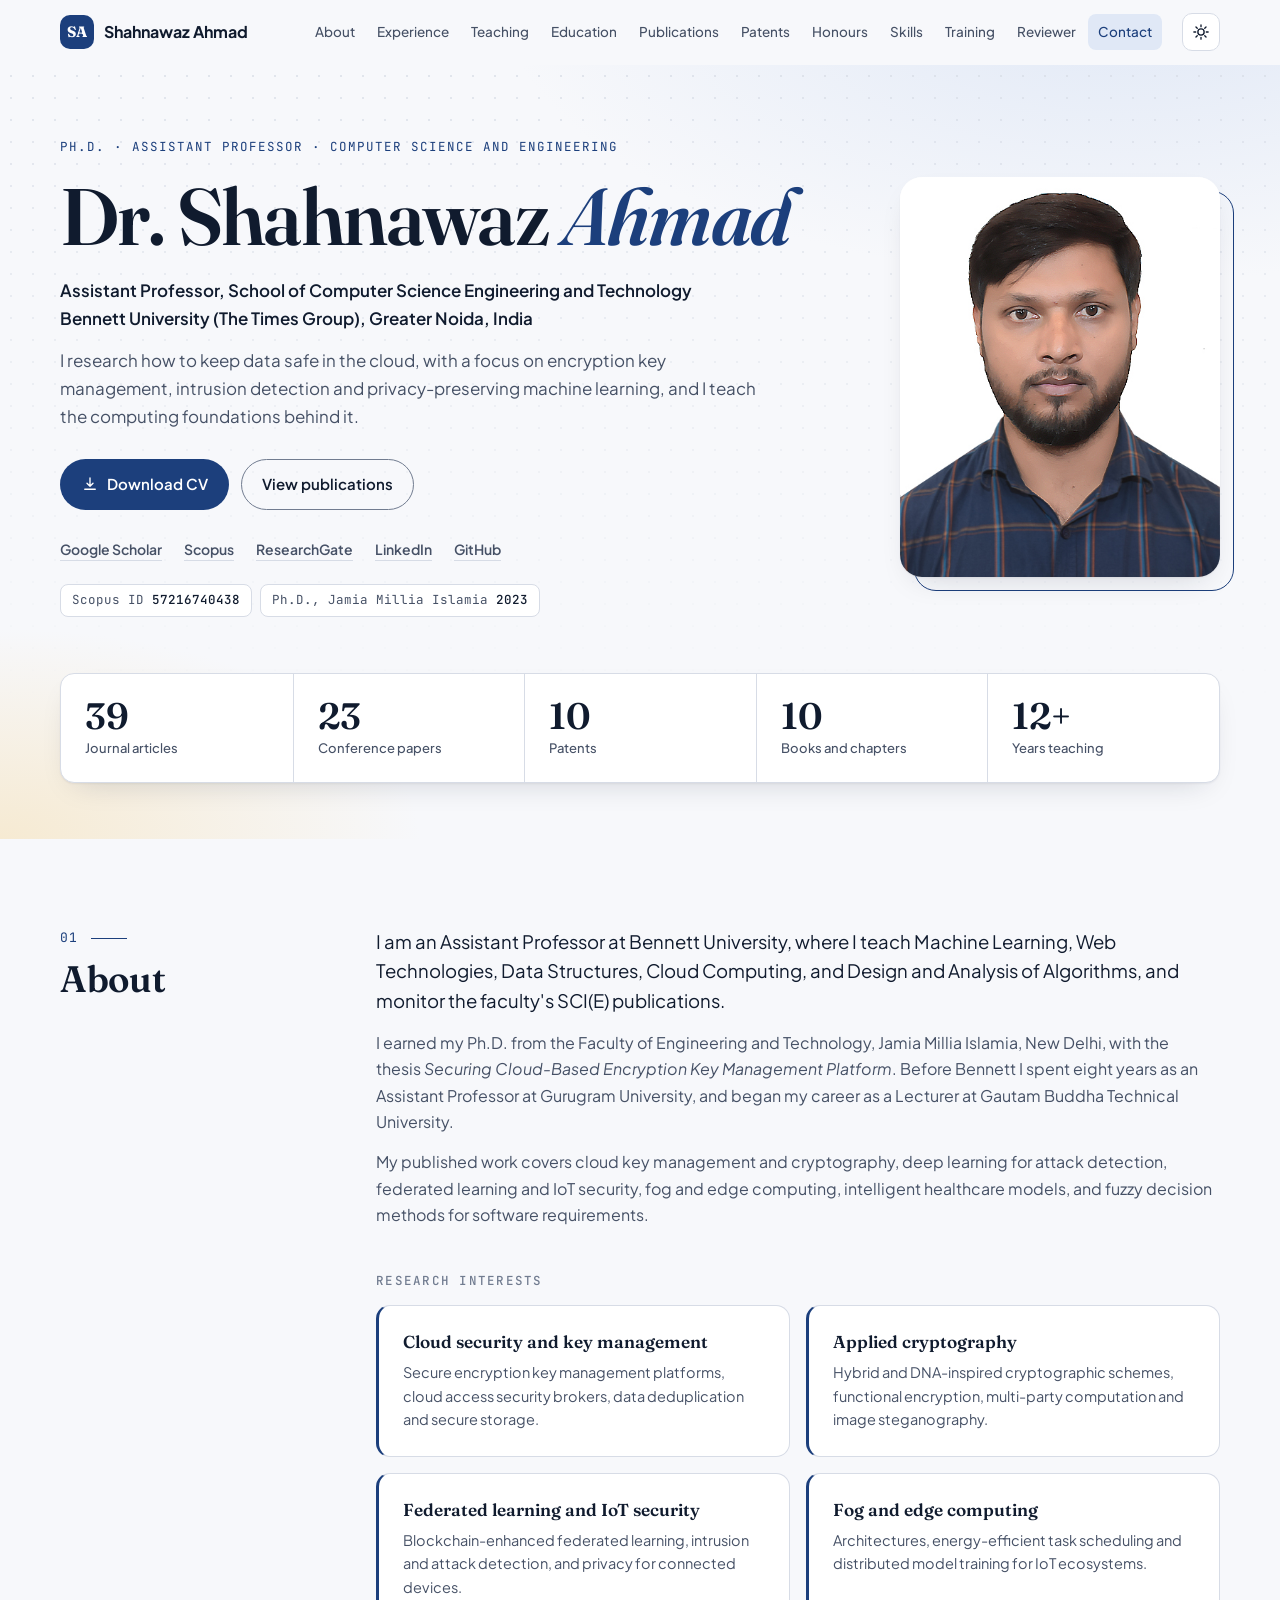
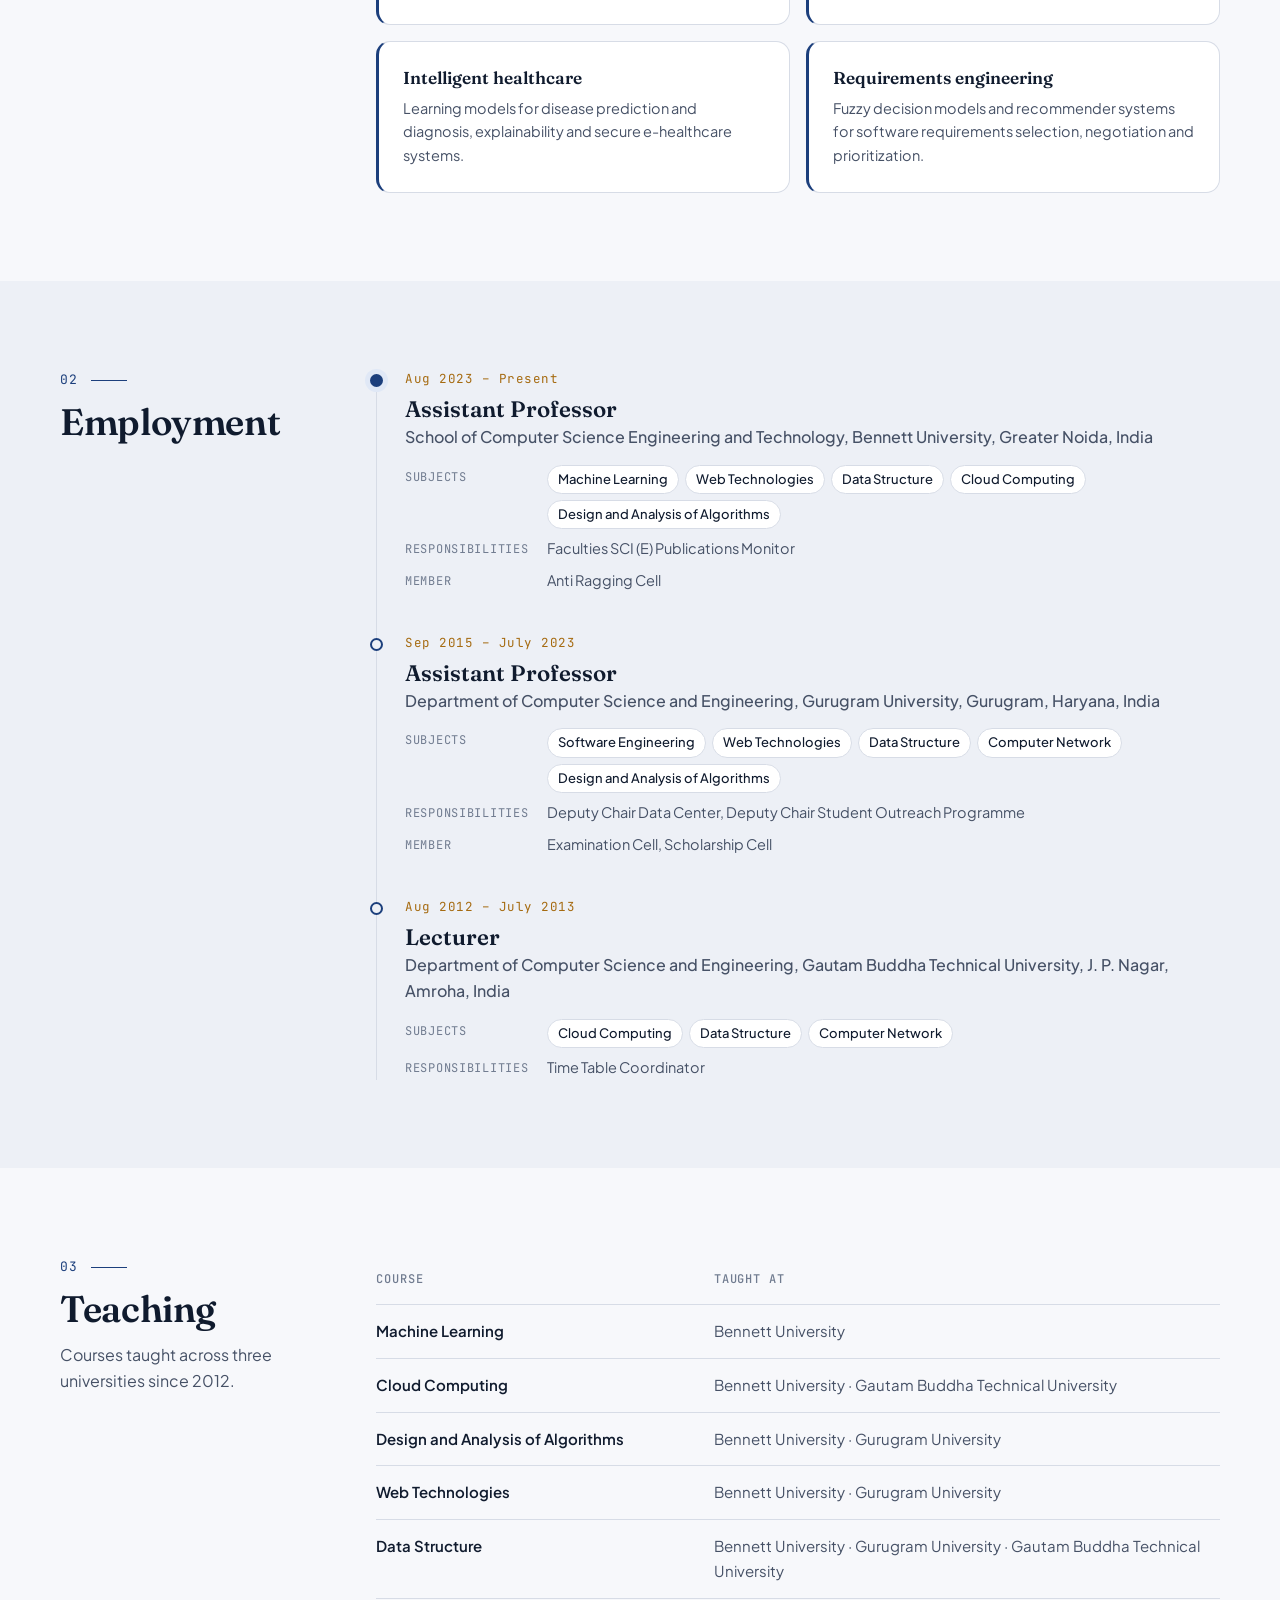
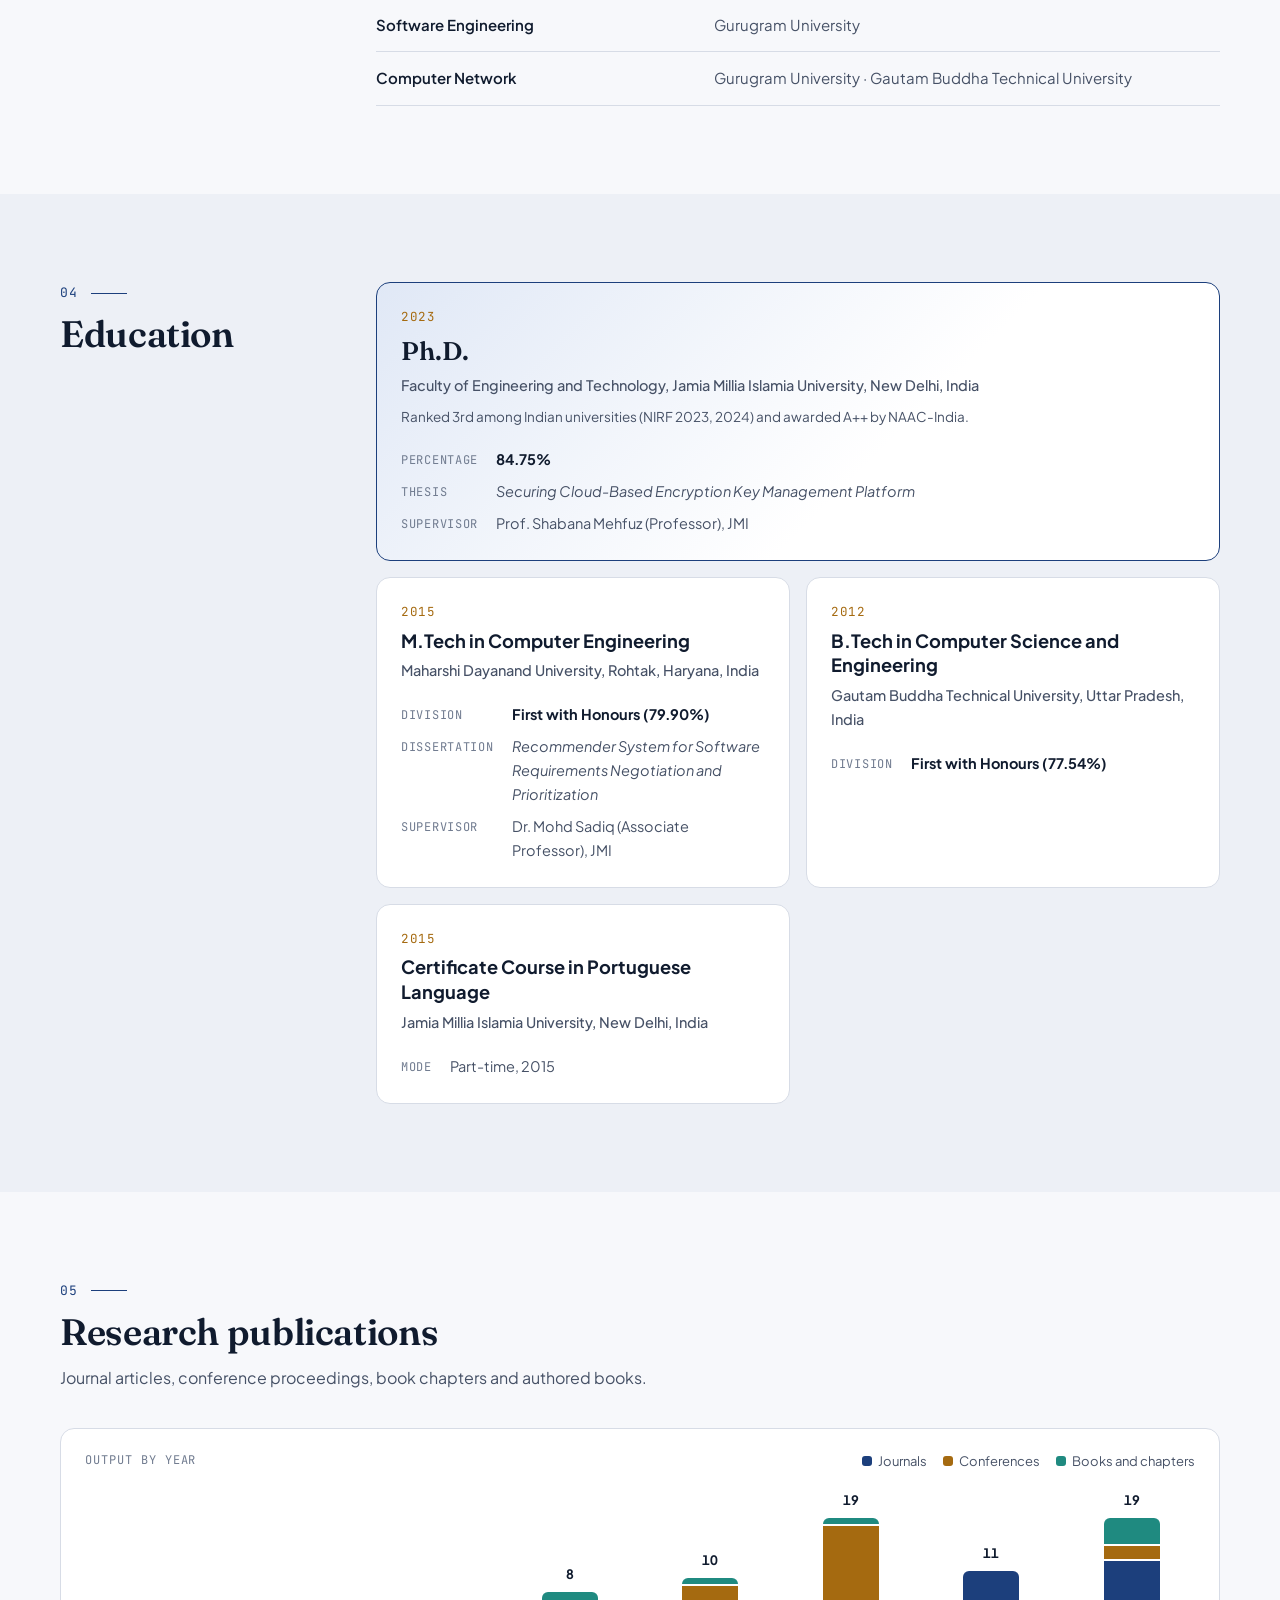
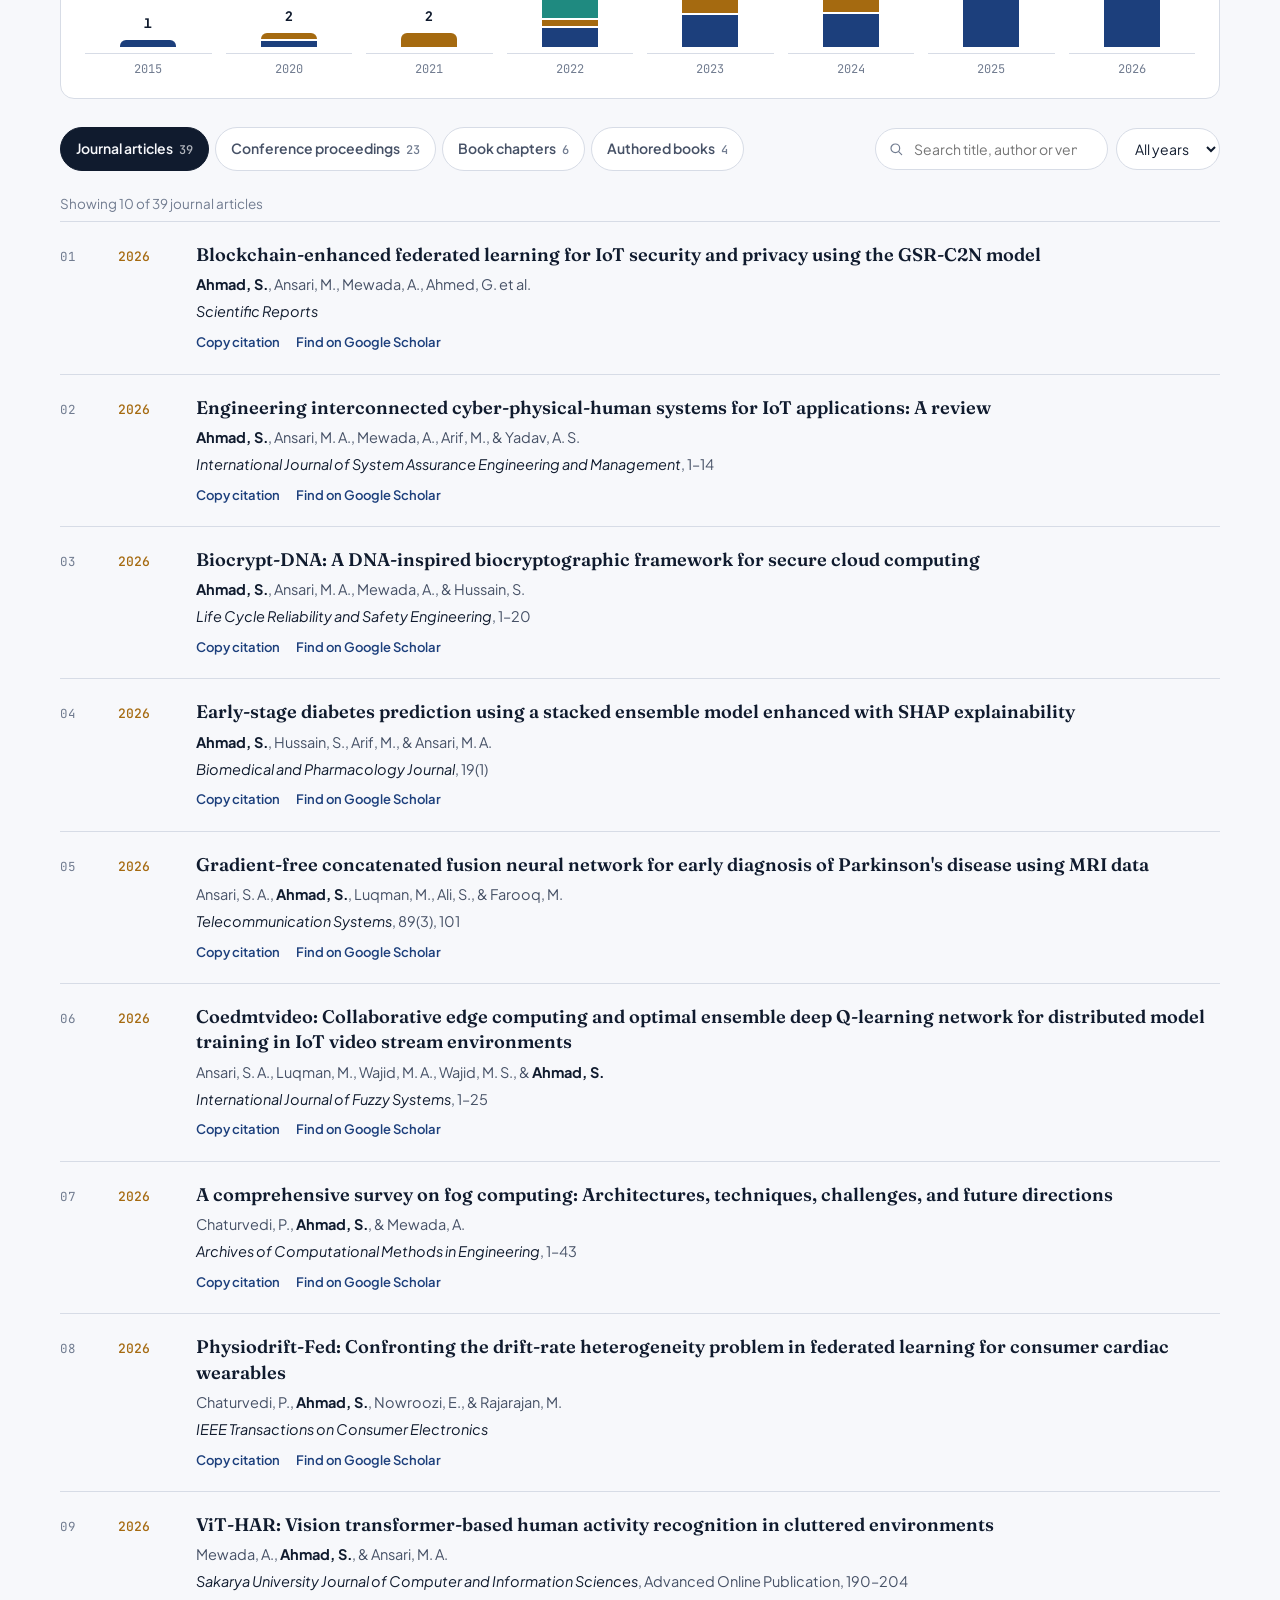
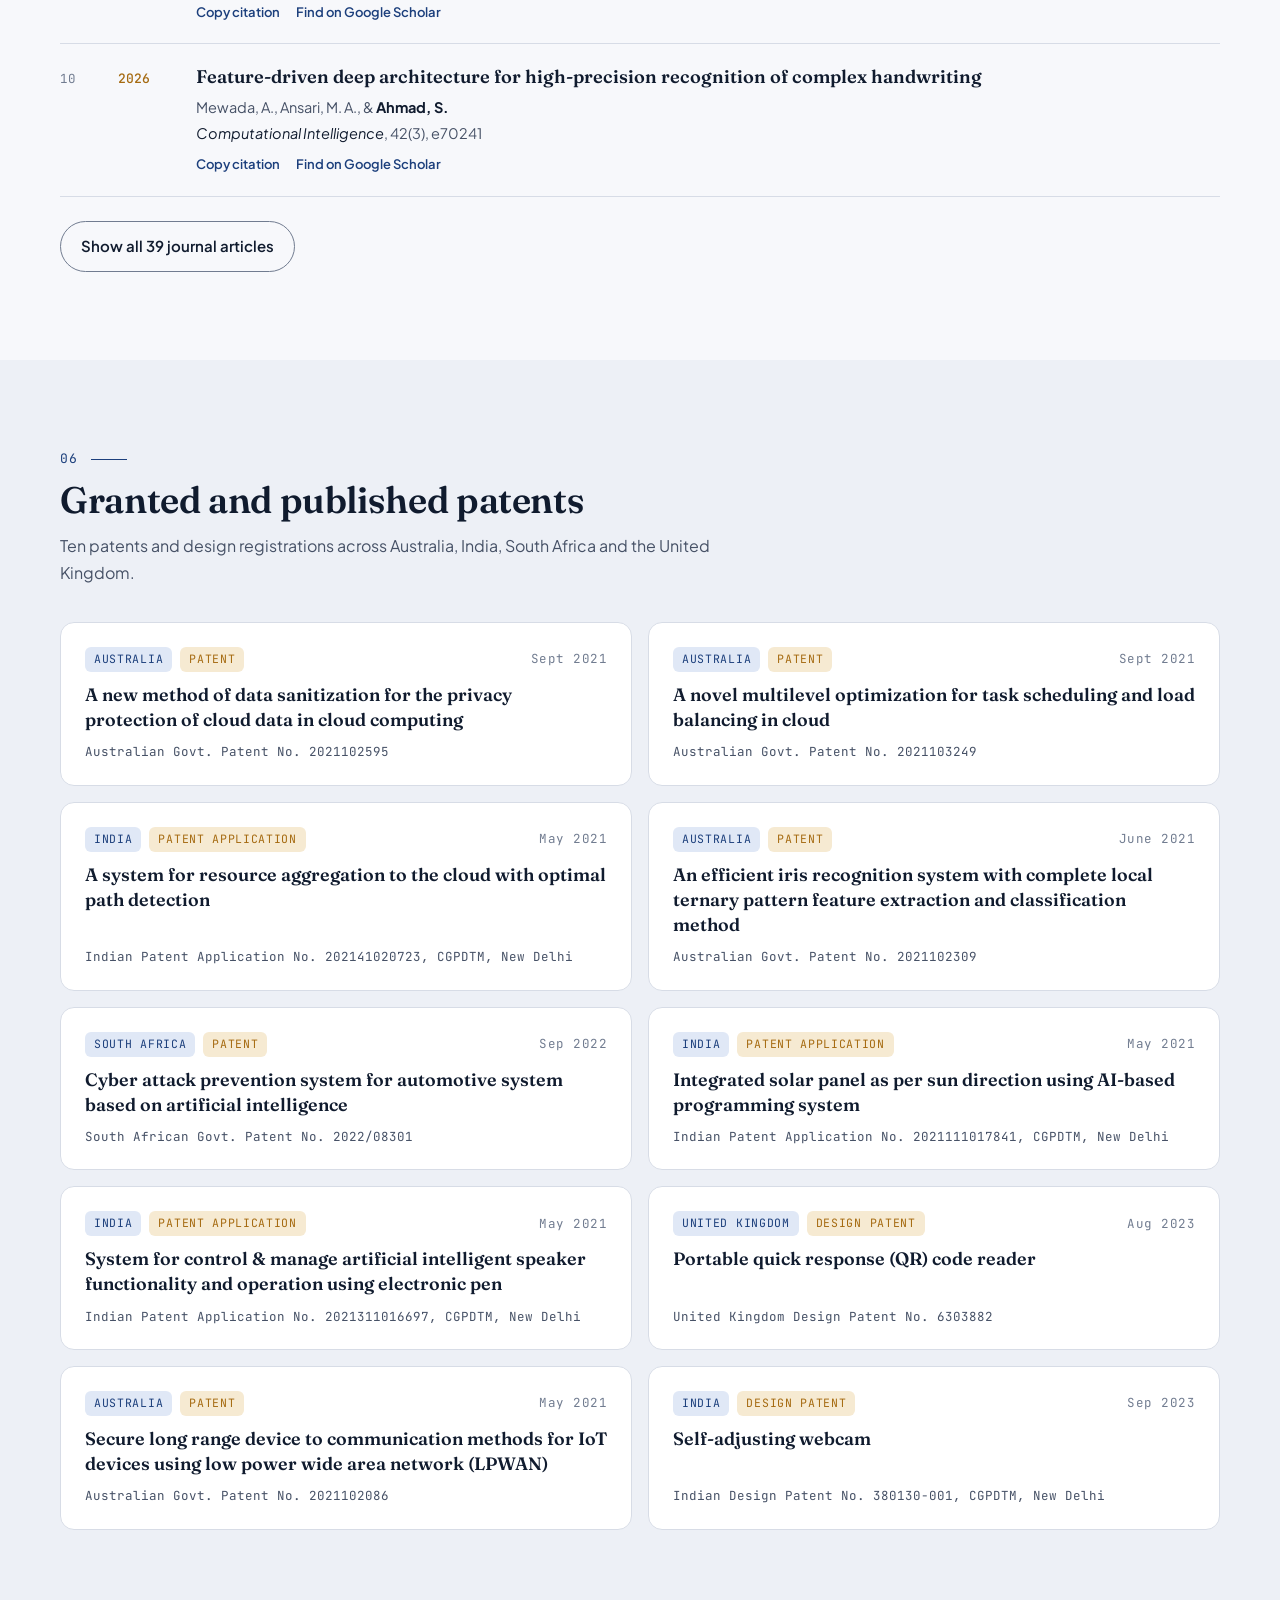
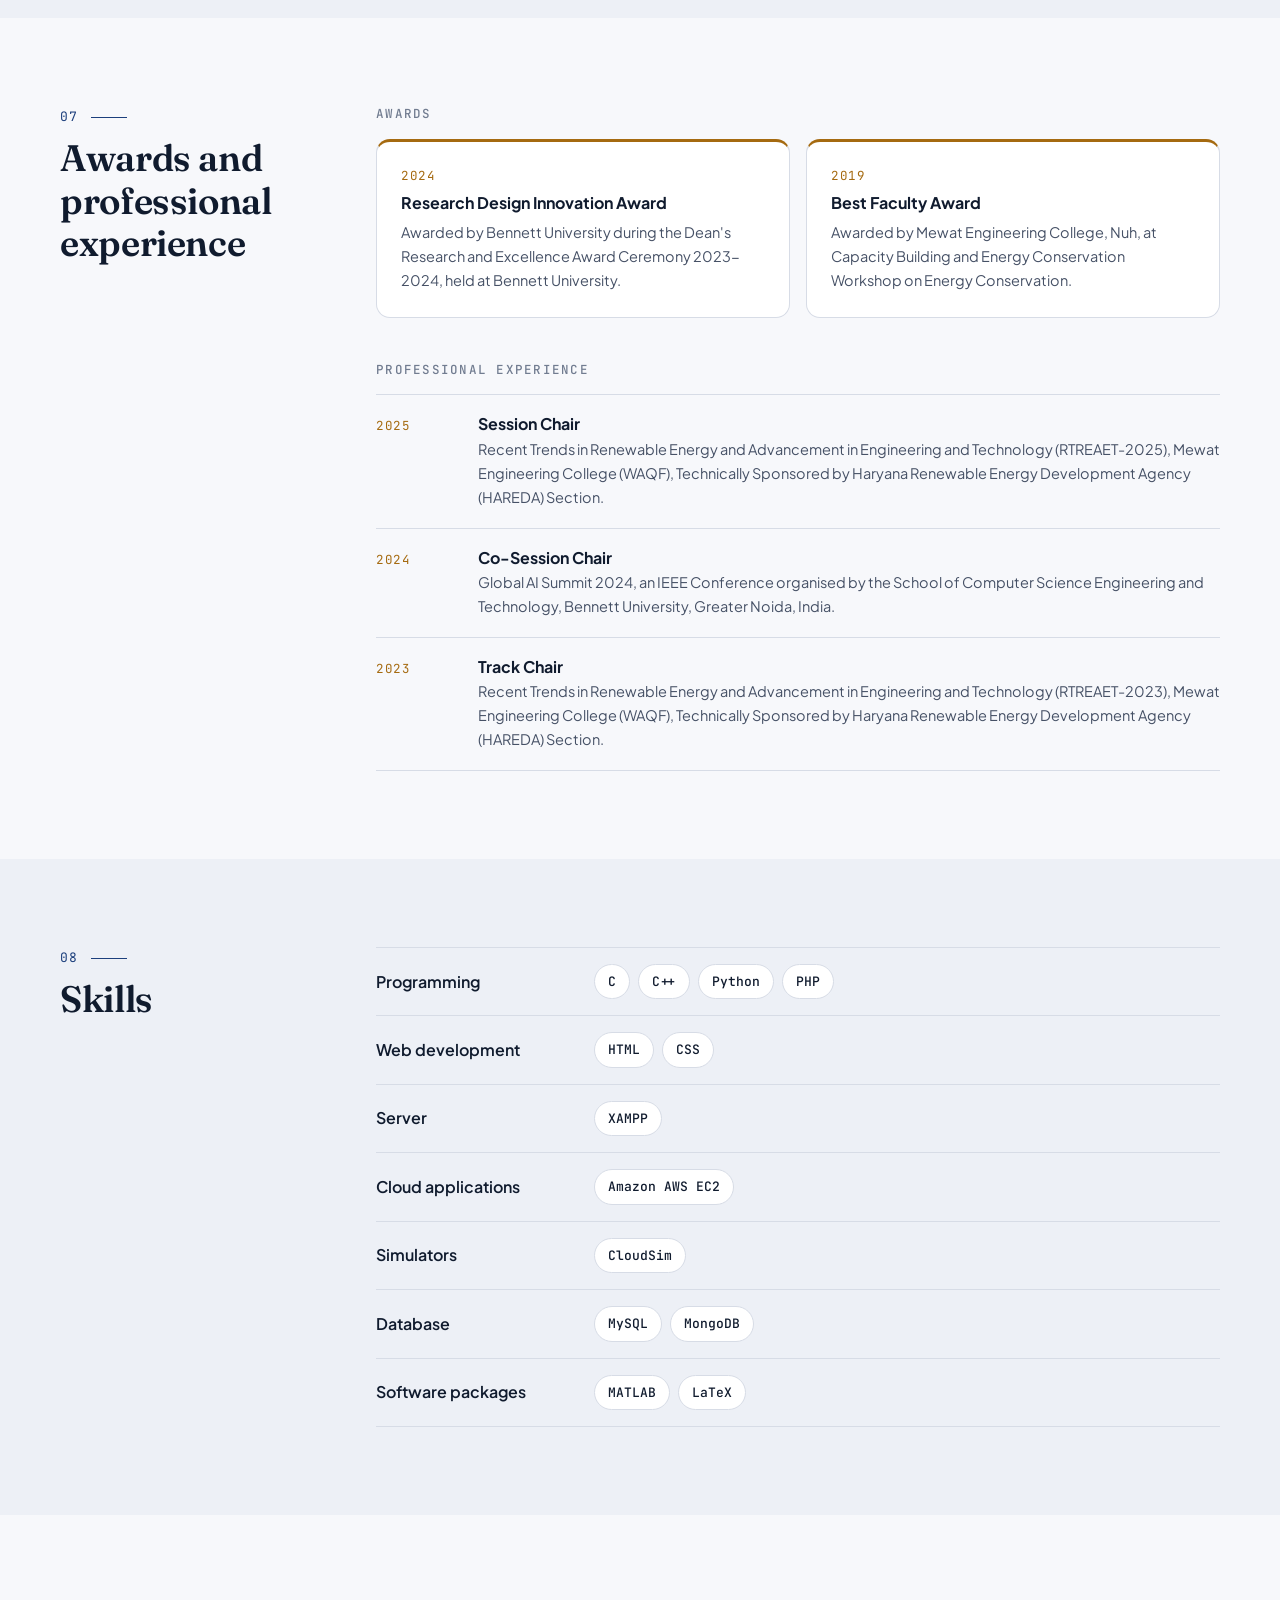
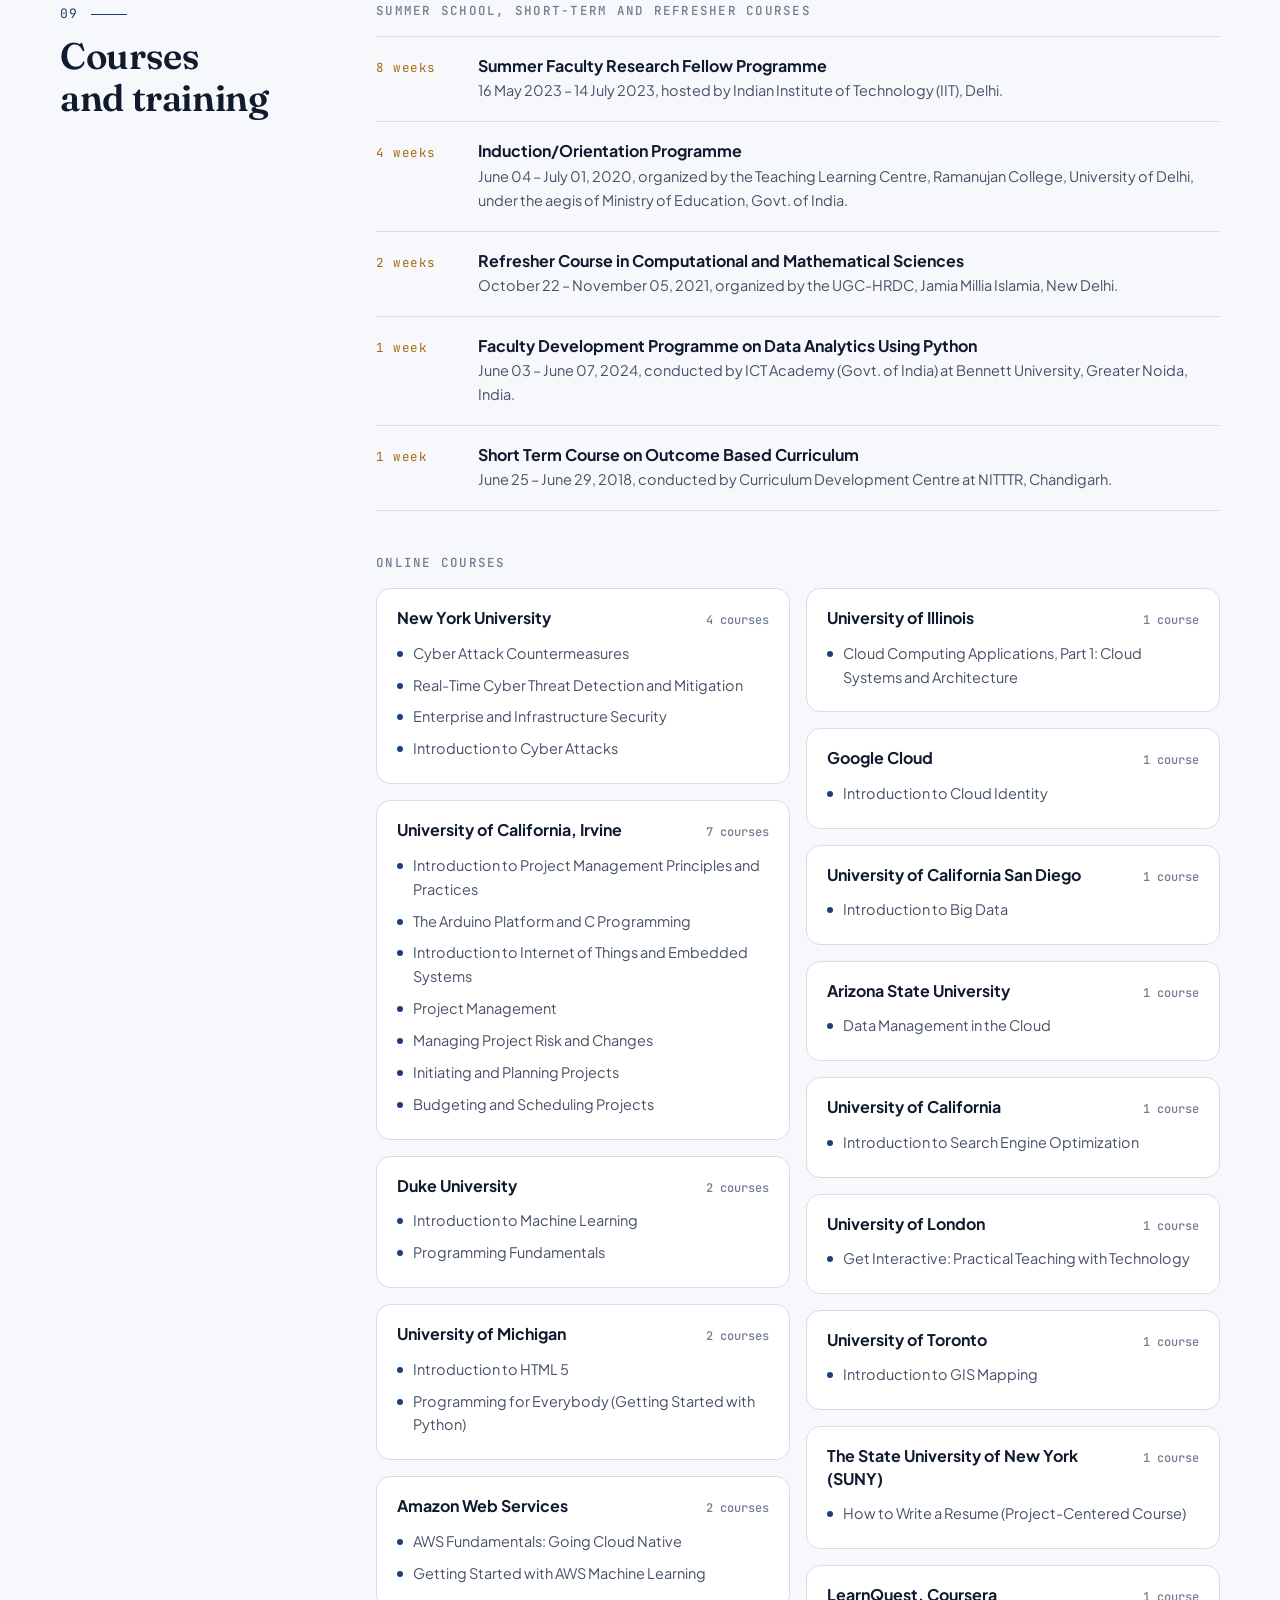
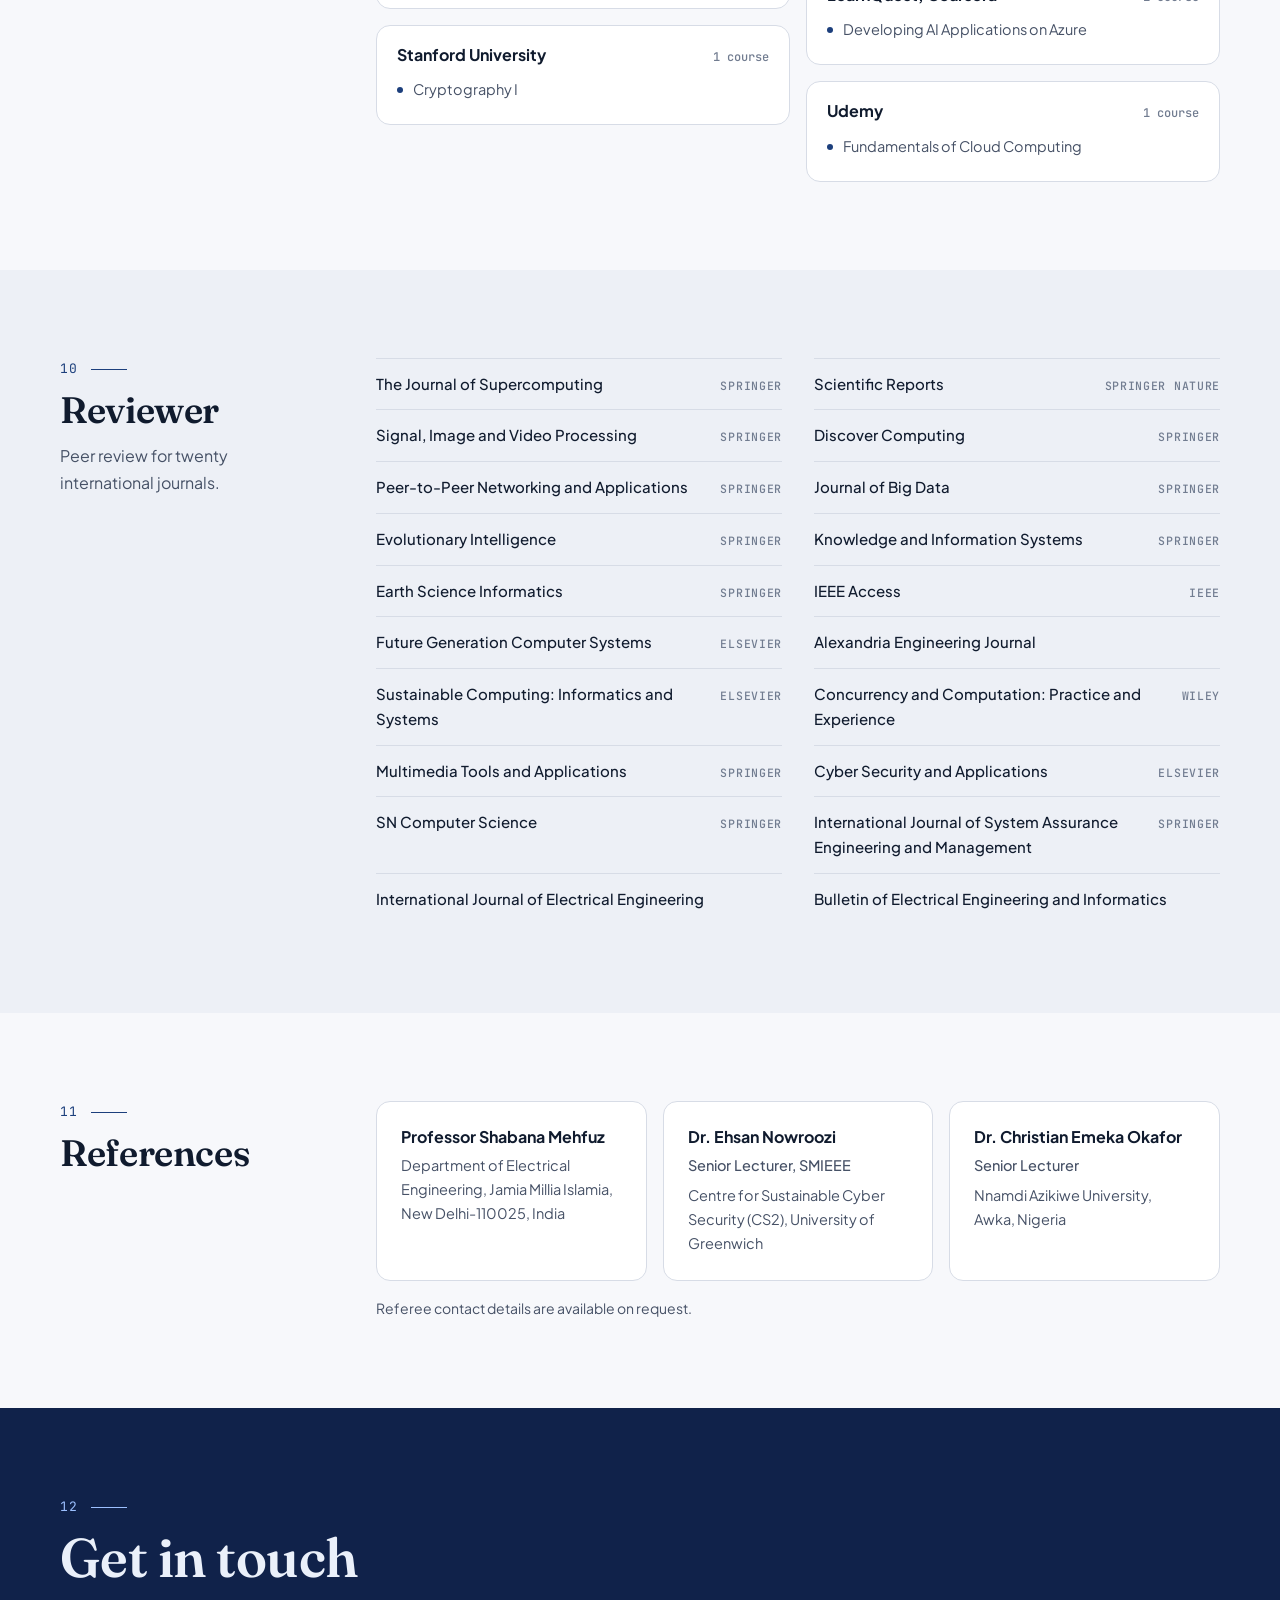
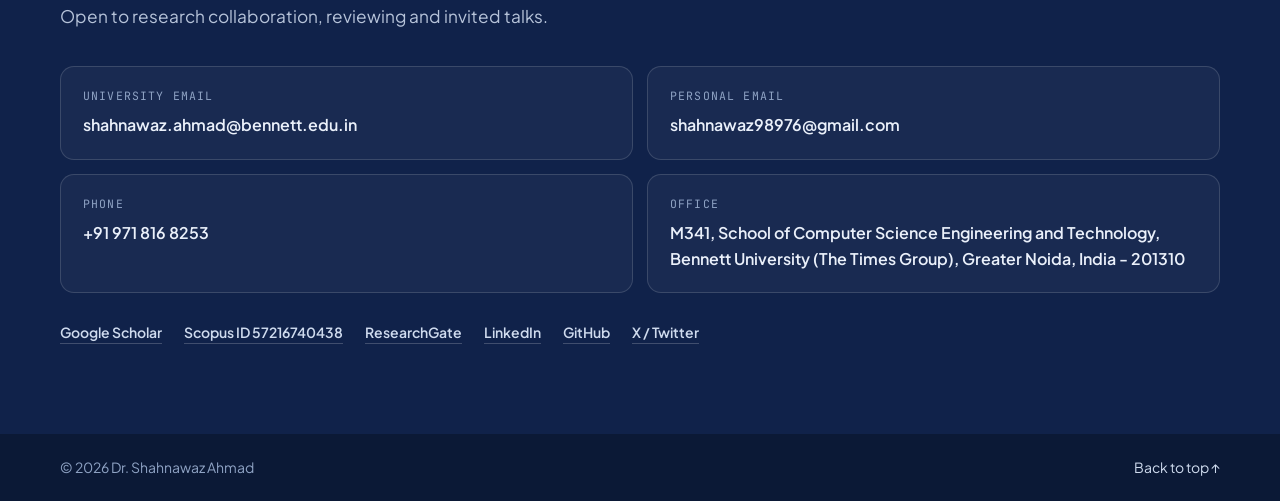
==== commit 95d5644c: "Restyle portfolio for academic use Switch to a navy and gold scheme, add research interest and teach" ====
--- a/index.html
+++ b/index.html
@@ -11,8 +11,34 @@
   <meta property="og:type" content="profile">
   <meta property="og:url" content="https://shahnawazmecw.github.io/">
   <meta property="og:image" content="https://shahnawazmecw.github.io/img/profile.jpg">
-  <meta name="theme-color" content="#0b6e4f">
-  <link rel="icon" href="data:image/svg+xml,%3Csvg xmlns='http://www.w3.org/2000/svg' viewBox='0 0 64 64'%3E%3Crect width='64' height='64' rx='14' fill='%230b6e4f'/%3E%3Ctext x='32' y='43' font-family='Georgia,serif' font-size='30' font-weight='700' text-anchor='middle' fill='%23fff'%3ESA%3C/text%3E%3C/svg%3E">
+  <meta name="theme-color" content="#1c3f7c">
+  <script type="application/ld+json">
+  {
+    "@context": "https://schema.org",
+    "@type": "Person",
+    "name": "Shahnawaz Ahmad",
+    "honorificPrefix": "Dr.",
+    "jobTitle": "Assistant Professor",
+    "url": "https://shahnawazmecw.github.io/",
+    "image": "https://shahnawazmecw.github.io/img/profile.jpg",
+    "email": "mailto:shahnawaz.ahmad@bennett.edu.in",
+    "worksFor": { "@type": "CollegeOrUniversity", "name": "Bennett University", "department": "School of Computer Science Engineering and Technology" },
+    "alumniOf": [
+      { "@type": "CollegeOrUniversity", "name": "Jamia Millia Islamia" },
+      { "@type": "CollegeOrUniversity", "name": "Maharshi Dayanand University" },
+      { "@type": "CollegeOrUniversity", "name": "Gautam Buddha Technical University" }
+    ],
+    "knowsAbout": ["Cloud security", "Encryption key management", "Cryptography", "Federated learning", "Internet of Things", "Fog computing", "Machine learning"],
+    "sameAs": [
+      "https://scholar.google.com/citations?user=s_EjKoIAAAAJ&hl=en",
+      "https://www.scopus.com/authid/detail.uri?authorId=57216740438",
+      "https://www.researchgate.net/profile/Shahnawaz-Ahmad-10",
+      "https://www.linkedin.com/in/shahnawaz-ahmad-mec/",
+      "https://github.com/shahnawazmecw"
+    ]
+  }
+  </script>
+  <link rel="icon" href="data:image/svg+xml,%3Csvg xmlns='http://www.w3.org/2000/svg' viewBox='0 0 64 64'%3E%3Crect width='64' height='64' rx='14' fill='%231c3f7c'/%3E%3Ctext x='32' y='43' font-family='Georgia,serif' font-size='30' font-weight='700' text-anchor='middle' fill='%23fff'%3ESA%3C/text%3E%3C/svg%3E">
   <link rel="preconnect" href="https://fonts.googleapis.com">
   <link rel="preconnect" href="https://fonts.gstatic.com" crossorigin>
   <link href="https://fonts.googleapis.com/css2?family=Fraunces:opsz,wght@9..144,500;9..144,600;9..144,700&family=JetBrains+Mono:wght@400;500&family=Plus+Jakarta+Sans:wght@400;500;600;700&display=swap" rel="stylesheet">
@@ -38,6 +64,7 @@
       <nav class="nav-links" id="navLinks" aria-label="Sections">
         <a href="#about">About</a>
         <a href="#experience">Experience</a>
+        <a href="#teaching">Teaching</a>
         <a href="#education">Education</a>
         <a href="#research">Publications</a>
         <a href="#patents">Patents</a>
@@ -64,7 +91,7 @@
     <section class="hero" id="top">
       <div class="wrap hero-grid">
         <div class="hero-copy">
-          <p class="eyebrow">Cloud security · Key management · Machine learning</p>
+          <p class="eyebrow">Ph.D. · Assistant Professor · Computer Science and Engineering</p>
           <h1>Dr. Shahnawaz <em>Ahmad</em></h1>
           <p class="hero-role">Assistant Professor, School of Computer Science Engineering and Technology<br>Bennett University (The Times Group), Greater Noida, India</p>
           <p class="hero-lede">I research how to keep data safe in the cloud, with a focus on encryption key management, intrusion detection and privacy-preserving machine learning, and I teach the computing foundations behind it.</p>
@@ -82,12 +109,15 @@
             <li><a href="https://www.linkedin.com/in/shahnawaz-ahmad-mec/" target="_blank" rel="noopener">LinkedIn</a></li>
             <li><a href="https://github.com/shahnawazmecw" target="_blank" rel="noopener">GitHub</a></li>
           </ul>
+          <ul class="ids" aria-label="Researcher identifiers">
+            <li>Scopus ID <b>57216740438</b></li>
+            <li>Ph.D., Jamia Millia Islamia <b>2023</b></li>
+          </ul>
         </div>
         <div class="hero-photo">
           <div class="photo-frame">
             <img src="img/profile.jpg" width="450" height="600" alt="Portrait of Dr. Shahnawaz Ahmad">
           </div>
-          <p class="photo-tag"><span>Scopus ID</span> 57216740438</p>
         </div>
       </div>
       <div class="wrap">
@@ -105,24 +135,22 @@
     <section class="section" id="about">
       <div class="wrap two-col">
         <div class="sec-head">
-          <p class="sec-no">01</p>
+          <p class="sec-no" aria-hidden="true"></p>
           <h2>About</h2>
         </div>
         <div class="sec-body">
           <p class="lead">I am an Assistant Professor at Bennett University, where I teach Machine Learning, Web Technologies, Data Structures, Cloud Computing, and Design and Analysis of Algorithms, and monitor the faculty's SCI(E) publications.</p>
           <p>I earned my Ph.D. from the Faculty of Engineering and Technology, Jamia Millia Islamia, New Delhi, with the thesis <em>Securing Cloud-Based Encryption Key Management Platform</em>. Before Bennett I spent eight years as an Assistant Professor at Gurugram University, and began my career as a Lecturer at Gautam Buddha Technical University.</p>
           <p>My published work covers cloud key management and cryptography, deep learning for attack detection, federated learning and IoT security, fog and edge computing, intelligent healthcare models, and fuzzy decision methods for software requirements.</p>
-          <ul class="chips" aria-label="Research areas">
-            <li>Cloud security</li>
-            <li>Encryption key management</li>
-            <li>Applied cryptography</li>
-            <li>Federated learning</li>
-            <li>IoT, fog and edge computing</li>
-            <li>Deep learning</li>
-            <li>Healthcare AI</li>
-            <li>Requirements engineering</li>
-            <li>Recommender systems</li>
-          </ul>
+          <h3 class="group">Research interests</h3>
+          <div class="cards two">
+            <article class="card interest"><h4>Cloud security and key management</h4><p>Secure encryption key management platforms, cloud access security brokers, data deduplication and secure storage.</p></article>
+            <article class="card interest"><h4>Applied cryptography</h4><p>Hybrid and DNA-inspired cryptographic schemes, functional encryption, multi-party computation and image steganography.</p></article>
+            <article class="card interest"><h4>Federated learning and IoT security</h4><p>Blockchain-enhanced federated learning, intrusion and attack detection, and privacy for connected devices.</p></article>
+            <article class="card interest"><h4>Fog and edge computing</h4><p>Architectures, energy-efficient task scheduling and distributed model training for IoT ecosystems.</p></article>
+            <article class="card interest"><h4>Intelligent healthcare</h4><p>Learning models for disease prediction and diagnosis, explainability and secure e-healthcare systems.</p></article>
+            <article class="card interest"><h4>Requirements engineering</h4><p>Fuzzy decision models and recommender systems for software requirements selection, negotiation and prioritization.</p></article>
+          </div>
         </div>
       </div>
     </section>
@@ -131,7 +159,7 @@
     <section class="section alt" id="experience">
       <div class="wrap two-col">
         <div class="sec-head">
-          <p class="sec-no">02</p>
+          <p class="sec-no" aria-hidden="true"></p>
           <h2>Employment</h2>
         </div>
         <div class="sec-body">
@@ -178,11 +206,36 @@
       </div>
     </section>
 
+    <!-- Teaching -->
+    <section class="section" id="teaching">
+      <div class="wrap two-col">
+        <div class="sec-head">
+          <p class="sec-no" aria-hidden="true"></p>
+          <h2>Teaching</h2>
+          <p class="sec-sub">Courses taught across three universities since 2012.</p>
+        </div>
+        <div class="sec-body">
+          <table class="teach">
+            <thead><tr><th scope="col">Course</th><th scope="col">Taught at</th></tr></thead>
+            <tbody>
+              <tr><td>Machine Learning</td><td>Bennett University</td></tr>
+              <tr><td>Cloud Computing</td><td>Bennett University · Gautam Buddha Technical University</td></tr>
+              <tr><td>Design and Analysis of Algorithms</td><td>Bennett University · Gurugram University</td></tr>
+              <tr><td>Web Technologies</td><td>Bennett University · Gurugram University</td></tr>
+              <tr><td>Data Structure</td><td>Bennett University · Gurugram University · Gautam Buddha Technical University</td></tr>
+              <tr><td>Software Engineering</td><td>Gurugram University</td></tr>
+              <tr><td>Computer Network</td><td>Gurugram University · Gautam Buddha Technical University</td></tr>
+            </tbody>
+          </table>
+        </div>
+      </div>
+    </section>
+
     <!-- Education -->
-    <section class="section" id="education">
-      <div class="wrap two-col">
-        <div class="sec-head">
-          <p class="sec-no">03</p>
+    <section class="section alt" id="education">
+      <div class="wrap two-col">
+        <div class="sec-head">
+          <p class="sec-no" aria-hidden="true"></p>
           <h2>Education</h2>
         </div>
         <div class="sec-body">
@@ -230,10 +283,10 @@
     </section>
 
     <!-- Publications -->
-    <section class="section alt" id="research">
+    <section class="section" id="research">
       <div class="wrap">
         <div class="sec-head wide">
-          <p class="sec-no">04</p>
+          <p class="sec-no" aria-hidden="true"></p>
           <h2>Research publications</h2>
           <p class="sec-sub">Journal articles, conference proceedings, book chapters and authored books.</p>
         </div>
@@ -278,10 +331,10 @@
     </section>
 
     <!-- Patents -->
-    <section class="section" id="patents">
+    <section class="section alt" id="patents">
       <div class="wrap">
         <div class="sec-head wide">
-          <p class="sec-no">05</p>
+          <p class="sec-no" aria-hidden="true"></p>
           <h2>Granted and published patents</h2>
           <p class="sec-sub">Ten patents and design registrations across Australia, India, South Africa and the United Kingdom.</p>
         </div>
@@ -290,10 +343,10 @@
     </section>
 
     <!-- Honours -->
-    <section class="section alt" id="honours">
-      <div class="wrap two-col">
-        <div class="sec-head">
-          <p class="sec-no">06</p>
+    <section class="section" id="honours">
+      <div class="wrap two-col">
+        <div class="sec-head">
+          <p class="sec-no" aria-hidden="true"></p>
           <h2>Awards and professional experience</h2>
         </div>
         <div class="sec-body">
@@ -340,10 +393,10 @@
     </section>
 
     <!-- Skills -->
-    <section class="section" id="skills">
-      <div class="wrap two-col">
-        <div class="sec-head">
-          <p class="sec-no">07</p>
+    <section class="section alt" id="skills">
+      <div class="wrap two-col">
+        <div class="sec-head">
+          <p class="sec-no" aria-hidden="true"></p>
           <h2>Skills</h2>
         </div>
         <div class="sec-body">
@@ -361,10 +414,10 @@
     </section>
 
     <!-- Training -->
-    <section class="section alt" id="training">
-      <div class="wrap two-col">
-        <div class="sec-head">
-          <p class="sec-no">08</p>
+    <section class="section" id="training">
+      <div class="wrap two-col">
+        <div class="sec-head">
+          <p class="sec-no" aria-hidden="true"></p>
           <h2>Courses and training</h2>
         </div>
         <div class="sec-body">
@@ -414,10 +467,10 @@
     </section>
 
     <!-- Reviewer -->
-    <section class="section" id="reviewer">
-      <div class="wrap two-col">
-        <div class="sec-head">
-          <p class="sec-no">09</p>
+    <section class="section alt" id="reviewer">
+      <div class="wrap two-col">
+        <div class="sec-head">
+          <p class="sec-no" aria-hidden="true"></p>
           <h2>Reviewer</h2>
           <p class="sec-sub">Peer review for twenty international journals.</p>
         </div>
@@ -428,10 +481,10 @@
     </section>
 
     <!-- References -->
-    <section class="section alt" id="references">
-      <div class="wrap two-col">
-        <div class="sec-head">
-          <p class="sec-no">10</p>
+    <section class="section" id="references">
+      <div class="wrap two-col">
+        <div class="sec-head">
+          <p class="sec-no" aria-hidden="true"></p>
           <h2>References</h2>
         </div>
         <div class="sec-body">
@@ -459,7 +512,7 @@
     <!-- Contact -->
     <section class="section contact" id="contact">
       <div class="wrap">
-        <p class="sec-no">11</p>
+        <p class="sec-no" aria-hidden="true"></p>
         <h2>Get in touch</h2>
         <p class="contact-lede">Open to research collaboration, reviewing and invited talks.</p>
         <div class="contact-grid">
--- a/css/style.css
+++ b/css/style.css
@@ -1,19 +1,19 @@
 /* ---------- Tokens ---------- */
 :root {
-  --bg: #f7f5ef;
-  --bg-alt: #efece3;
+  --bg: #f7f8fb;
+  --bg-alt: #edf0f6;
   --surface: #ffffff;
-  --ink: #14211d;
-  --ink-2: #47564f;
-  --ink-3: #74827b;
-  --line: #dcd8cb;
-  --accent: #0b6e4f;
+  --ink: #101b2e;
+  --ink-2: #465166;
+  --ink-3: #717c90;
+  --line: #d7dce6;
+  --accent: #1c3f7c;
   --accent-ink: #ffffff;
-  --accent-soft: #dcefe6;
-  --gold: #b86e12;
-  --gold-soft: #f6e7cf;
-  --blue: #2f5fa8;
-  --shadow: 0 1px 2px rgba(20, 33, 29, .05), 0 12px 32px -16px rgba(20, 33, 29, .22);
+  --accent-soft: #e0e8f6;
+  --gold: #a56a10;
+  --gold-soft: #f6ead2;
+  --blue: #1f8a80;
+  --shadow: 0 1px 2px rgba(16, 27, 46, .05), 0 12px 32px -16px rgba(16, 27, 46, .22);
   --serif: "Fraunces", Georgia, "Times New Roman", serif;
   --sans: "Plus Jakarta Sans", system-ui, -apple-system, "Segoe UI", Roboto, sans-serif;
   --mono: "JetBrains Mono", ui-monospace, Consolas, monospace;
@@ -21,37 +21,37 @@
   color-scheme: light;
 }
 :root[data-theme="dark"] {
-  --bg: #0c1412;
-  --bg-alt: #101b18;
-  --surface: #15221e;
-  --ink: #e8efeb;
-  --ink-2: #b3c1ba;
-  --ink-3: #82928a;
-  --line: #24352f;
-  --accent: #53d3a4;
-  --accent-ink: #06231a;
-  --accent-soft: #143328;
+  --bg: #0b1220;
+  --bg-alt: #0f1829;
+  --surface: #152036;
+  --ink: #e8edf6;
+  --ink-2: #b2bccd;
+  --ink-3: #8490a6;
+  --line: #24314a;
+  --accent: #8fb6ff;
+  --accent-ink: #0a1a36;
+  --accent-soft: #1a2c4d;
   --gold: #e9b05c;
   --gold-soft: #33270f;
-  --blue: #8db4f2;
+  --blue: #5fd0c4;
   --shadow: 0 1px 2px rgba(0, 0, 0, .3), 0 16px 36px -18px rgba(0, 0, 0, .7);
   color-scheme: dark;
 }
 @media (prefers-color-scheme: dark) {
   :root:not([data-theme="light"]) {
-    --bg: #0c1412;
-    --bg-alt: #101b18;
-    --surface: #15221e;
-    --ink: #e8efeb;
-    --ink-2: #b3c1ba;
-    --ink-3: #82928a;
-    --line: #24352f;
-    --accent: #53d3a4;
-    --accent-ink: #06231a;
-    --accent-soft: #143328;
+    --bg: #0b1220;
+    --bg-alt: #0f1829;
+    --surface: #152036;
+    --ink: #e8edf6;
+    --ink-2: #b2bccd;
+    --ink-3: #8490a6;
+    --line: #24314a;
+    --accent: #8fb6ff;
+    --accent-ink: #0a1a36;
+    --accent-soft: #1a2c4d;
     --gold: #e9b05c;
     --gold-soft: #33270f;
-    --blue: #8db4f2;
+    --blue: #5fd0c4;
     --shadow: 0 1px 2px rgba(0, 0, 0, .3), 0 16px 36px -18px rgba(0, 0, 0, .7);
     color-scheme: dark;
   }
@@ -61,6 +61,7 @@
 *, *::before, *::after { box-sizing: border-box; }
 html { scroll-behavior: smooth; scroll-padding-top: 84px; -webkit-text-size-adjust: 100%; }
 body {
+  counter-reset: sec;
   margin: 0;
   background: var(--bg);
   color: var(--ink);
@@ -216,6 +217,7 @@
 .sec-head { position: sticky; top: 96px; }
 .sec-head.wide { position: static; margin-bottom: 36px; max-width: 720px; }
 .sec-no { font-family: var(--mono); font-size: 13px; color: var(--accent); letter-spacing: .1em; margin-bottom: 10px; }
+.sec-no::before { counter-increment: sec; content: counter(sec, decimal-leading-zero); }
 .sec-no::after { content: ""; display: inline-block; width: 36px; height: 1px; background: var(--accent); margin-left: 12px; vertical-align: middle; }
 h2 { font-family: var(--serif); font-weight: 600; font-size: clamp(1.7rem, 3vw, 2.3rem); line-height: 1.15; letter-spacing: -.01em; text-wrap: balance; }
 .sec-sub { margin-top: 12px; color: var(--ink-2); }
@@ -391,28 +393,28 @@
 .journals li span { font-family: var(--mono); font-size: 11.5px; letter-spacing: .06em; text-transform: uppercase; color: var(--ink-3); white-space: nowrap; }
 
 /* ---------- Contact / footer ---------- */
-.contact { background: #0f2a22; color: #eaf3ee; }
-:root[data-theme="dark"] .contact { background: #0a1815; }
-.contact .sec-no { color: #6fe0b4; }
-.contact .sec-no::after { background: #6fe0b4; }
+.contact { background: #10224a; color: #eaf0fa; }
+:root[data-theme="dark"] .contact { background: #0a1428; }
+.contact .sec-no { color: #9cc0ff; }
+.contact .sec-no::after { background: #9cc0ff; }
 .contact h2 { font-size: clamp(2.2rem, 5vw, 3.4rem); }
-.contact-lede { margin-top: 12px; color: #b5c9bf; font-size: 1.08rem; }
+.contact-lede { margin-top: 12px; color: #b6c3d9; font-size: 1.08rem; }
 .contact-grid { display: grid; grid-template-columns: repeat(2, minmax(0, 1fr)); gap: 14px; margin-top: 36px; }
 .contact-item {
   display: block; padding: 20px 22px; border-radius: var(--r);
   border: 1px solid rgba(255, 255, 255, .14); background: rgba(255, 255, 255, .04);
-  color: #eaf3ee; text-decoration: none; font-weight: 600; overflow-wrap: anywhere;
+  color: #eaf0fa; text-decoration: none; font-weight: 600; overflow-wrap: anywhere;
   transition: border-color .2s, background-color .2s;
 }
-a.contact-item:hover { border-color: #6fe0b4; background: rgba(111, 224, 180, .08); }
-.contact-item span { display: block; font-family: var(--mono); font-size: 11.5px; font-weight: 400; letter-spacing: .1em; text-transform: uppercase; color: #8fb3a4; margin-bottom: 6px; }
-.contact .hero-links a { color: #cfe2d9; border-color: rgba(255, 255, 255, .2); }
-.contact .hero-links a:hover { color: #6fe0b4; border-color: #6fe0b4; }
-.footer { background: #0b201a; color: #8fb3a4; font-size: 14px; }
-:root[data-theme="dark"] .footer { background: #07120f; }
+a.contact-item:hover { border-color: #9cc0ff; background: rgba(156, 192, 255, .08); }
+.contact-item span { display: block; font-family: var(--mono); font-size: 11.5px; font-weight: 400; letter-spacing: .1em; text-transform: uppercase; color: #8fa3c4; margin-bottom: 6px; }
+.contact .hero-links a { color: #cfdbee; border-color: rgba(255, 255, 255, .2); }
+.contact .hero-links a:hover { color: #9cc0ff; border-color: #9cc0ff; }
+.footer { background: #0b1936; color: #8fa3c4; font-size: 14px; }
+:root[data-theme="dark"] .footer { background: #070e1d; }
 .footer-inner { display: flex; justify-content: space-between; gap: 16px; padding: 22px 0; }
-.footer a { color: #cfe2d9; text-decoration: none; }
-.footer a:hover { color: #6fe0b4; }
+.footer a { color: #cfdbee; text-decoration: none; }
+.footer a:hover { color: #9cc0ff; }
 
 /* ---------- Reveal ---------- */
 .js .reveal { opacity: 0; transform: translateY(14px); transition: opacity .6s ease, transform .6s ease; }
@@ -467,3 +469,26 @@
   .section { padding: 28px 0; }
   .contact, .footer { background: none; color: #000; }
 }
+
+/* ---------- Research interests / teaching / citation ---------- */
+.interest { border-left: 3px solid var(--accent); }
+.interest h4 { font-family: var(--serif); font-size: 1.08rem; font-weight: 600; }
+.teach { width: 100%; border-collapse: collapse; font-size: 15px; }
+.teach th, .teach td { text-align: left; padding: 14px 16px 14px 0; border-top: 1px solid var(--line); vertical-align: top; color: var(--ink-2); }
+.teach tr:last-child td { border-bottom: 1px solid var(--line); }
+.teach thead th { border-top: 0; font-family: var(--mono); font-weight: 500; font-size: 12px; letter-spacing: .08em; text-transform: uppercase; color: var(--ink-3); }
+.teach td:first-child { font-weight: 600; color: var(--ink); width: 40%; }
+.pub-l button {
+  padding: 0; border: 0; background: none; cursor: pointer;
+  font-size: 13px; font-weight: 600; color: var(--accent);
+}
+.pub-l button:hover { text-decoration: underline; }
+.ids { display: flex; flex-wrap: wrap; gap: 8px; margin-top: 22px; }
+.ids li { font-family: var(--mono); font-size: 12.5px; padding: 5px 11px; border-radius: 8px; background: var(--surface); border: 1px solid var(--line); color: var(--ink-2); }
+.ids b { color: var(--ink); font-weight: 500; }
+@media (max-width: 700px) {
+  .teach thead { display: none; }
+  .teach td, .teach tr:last-child td { display: block; width: auto; padding: 2px 0; border: 0; }
+  .teach td:first-child { padding-top: 14px; border-top: 1px solid var(--line); width: auto; }
+  .teach td:last-child { padding-bottom: 14px; }
+}
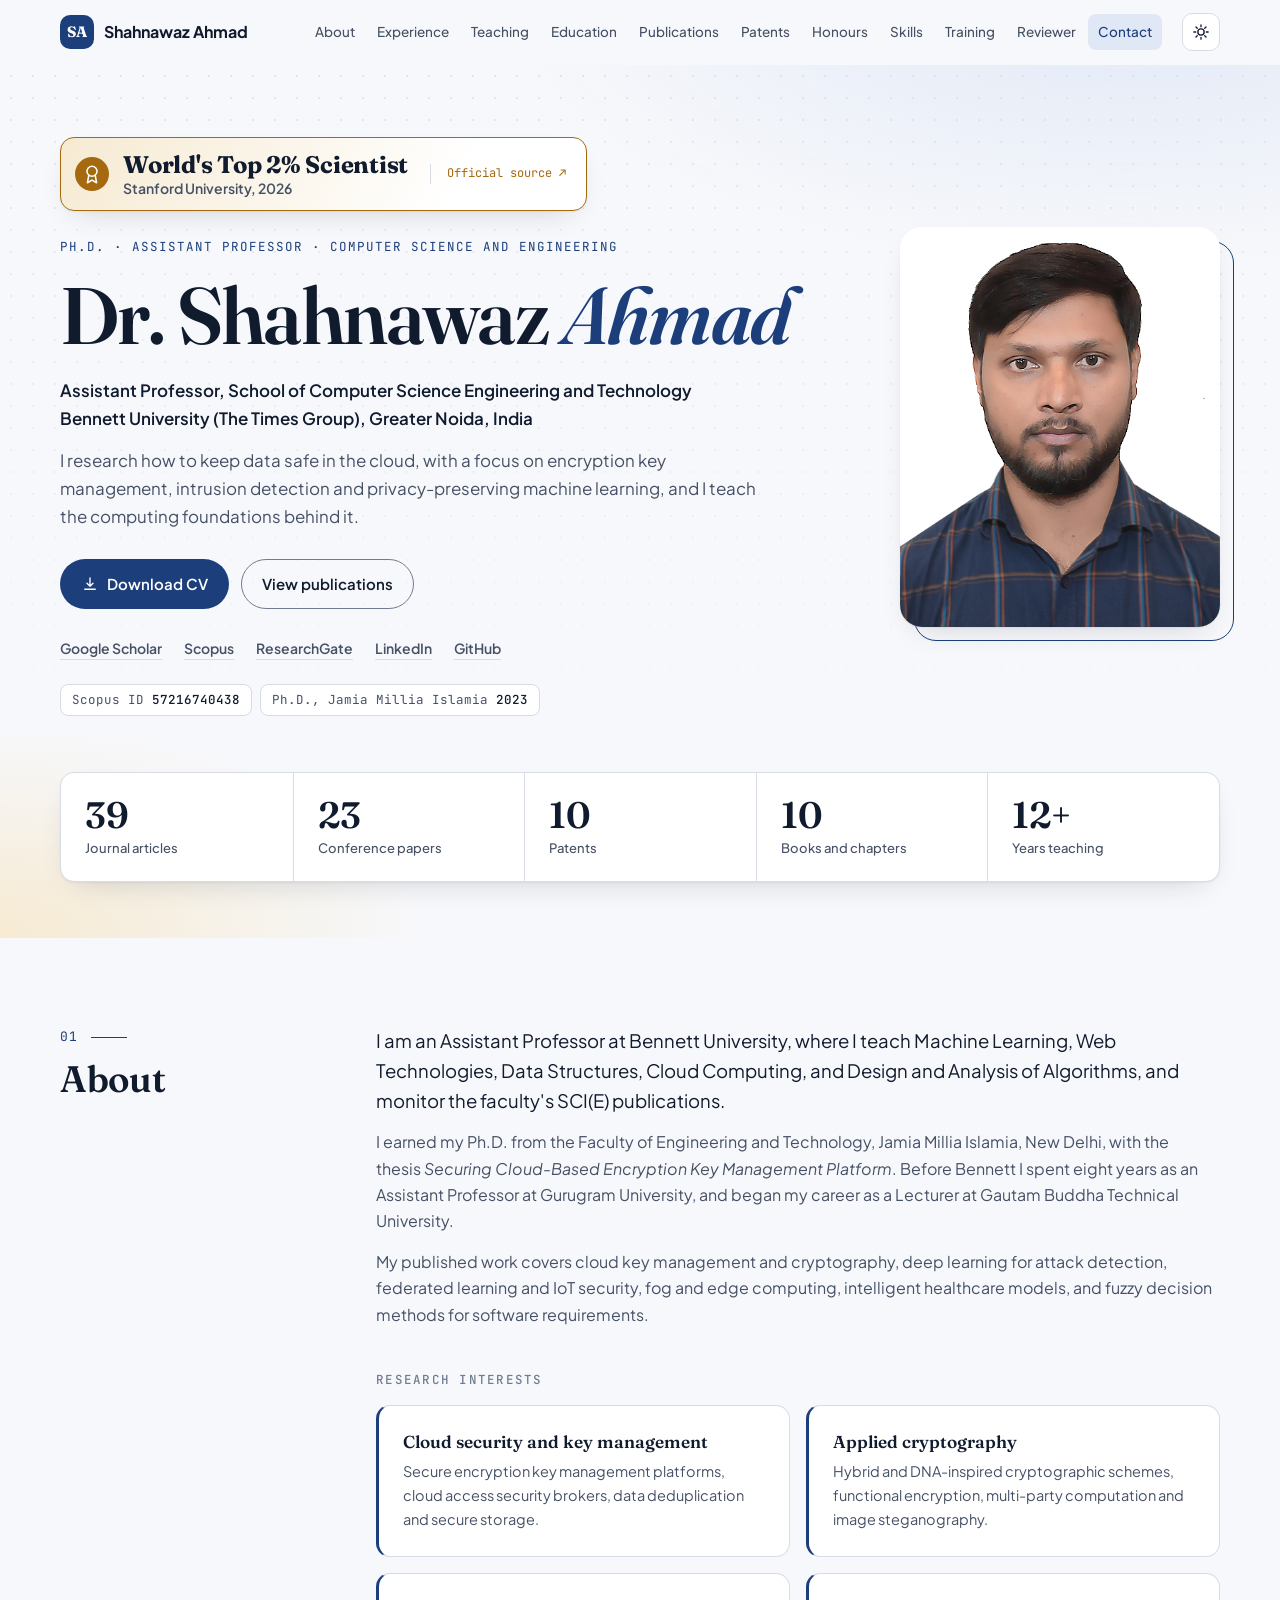
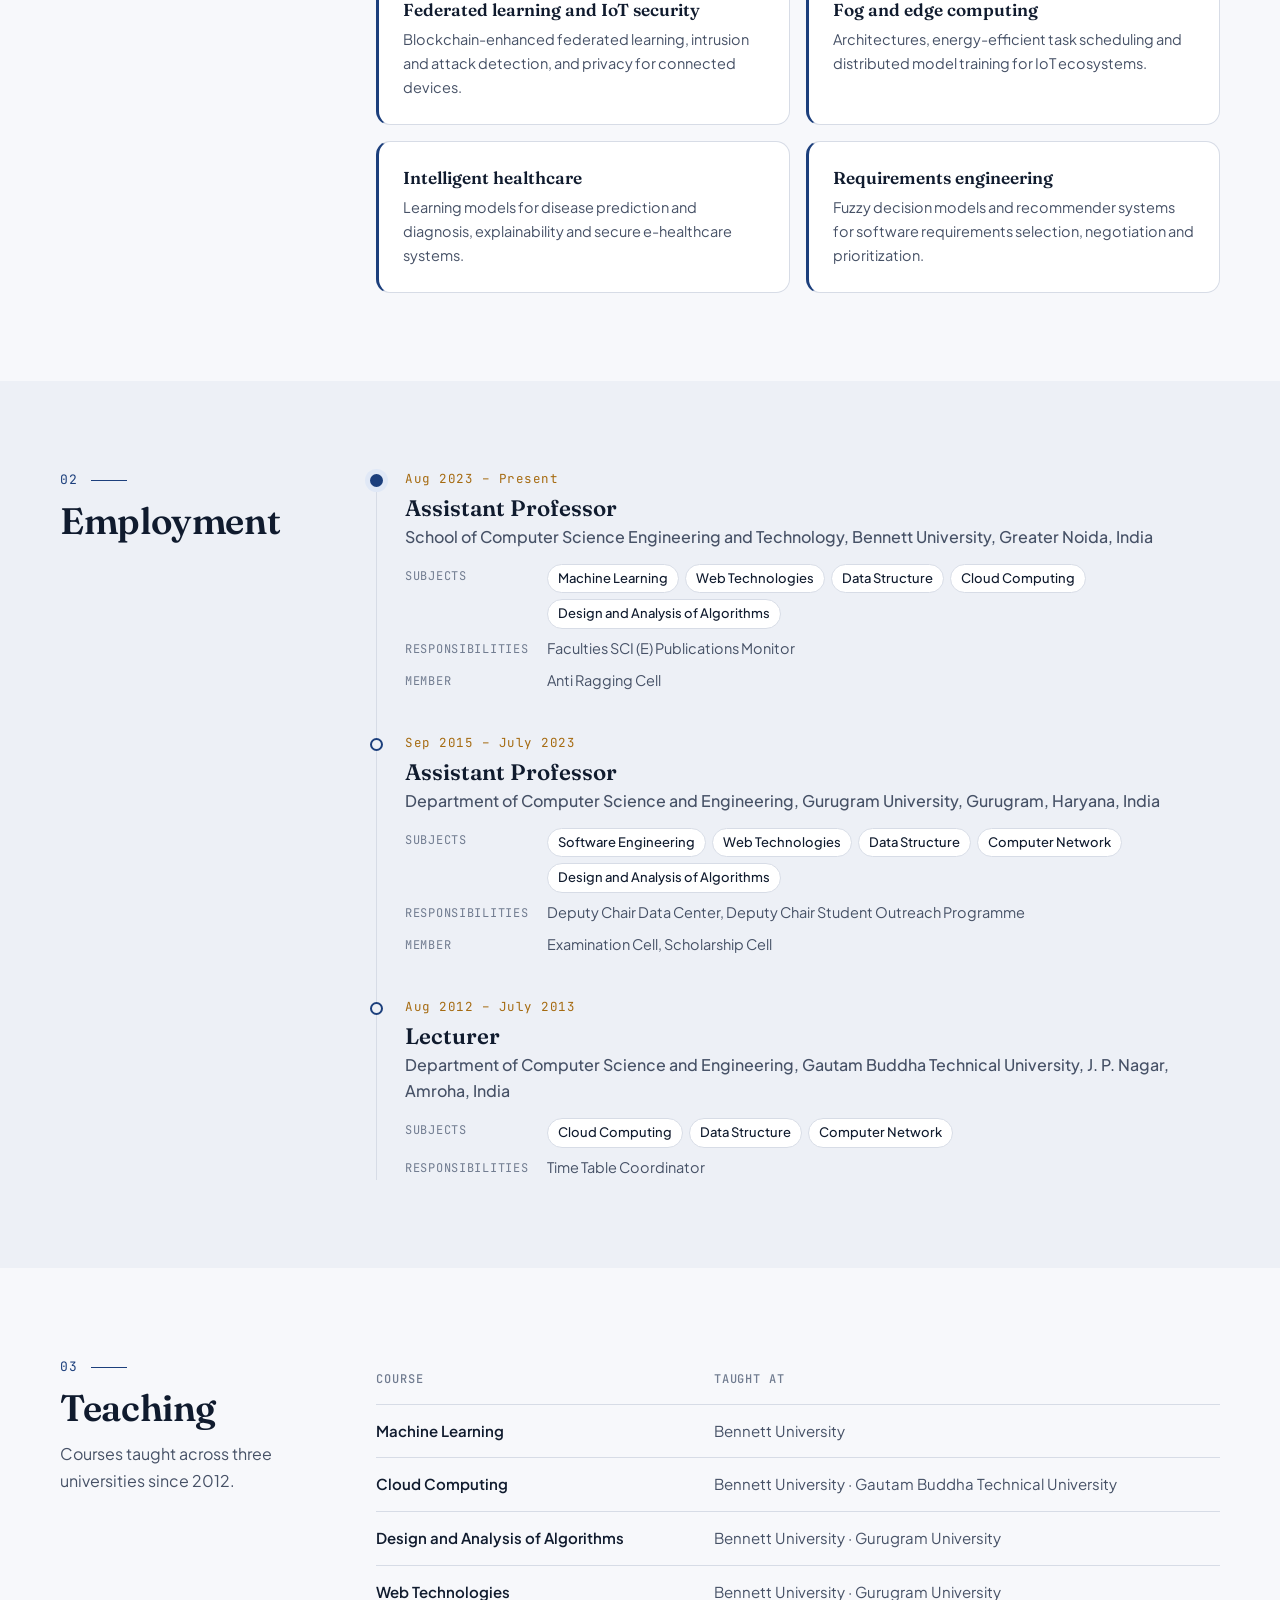
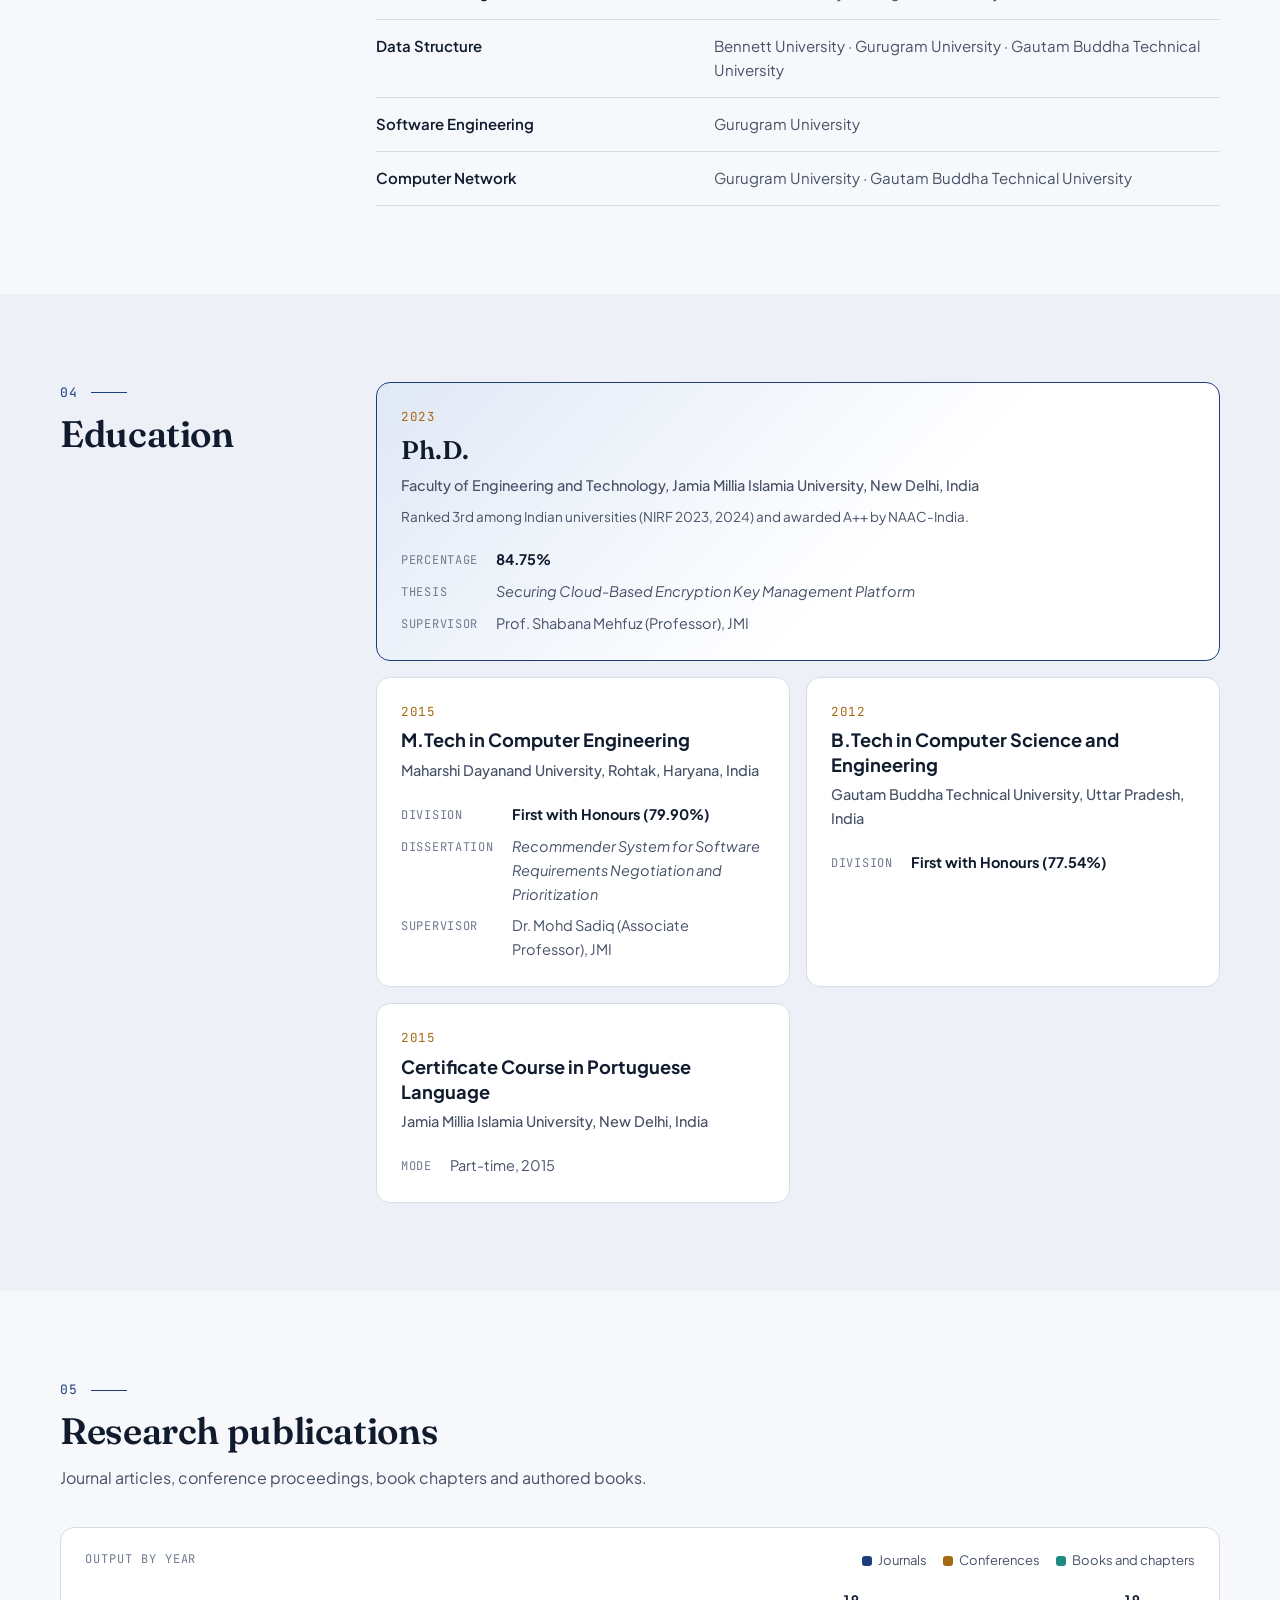
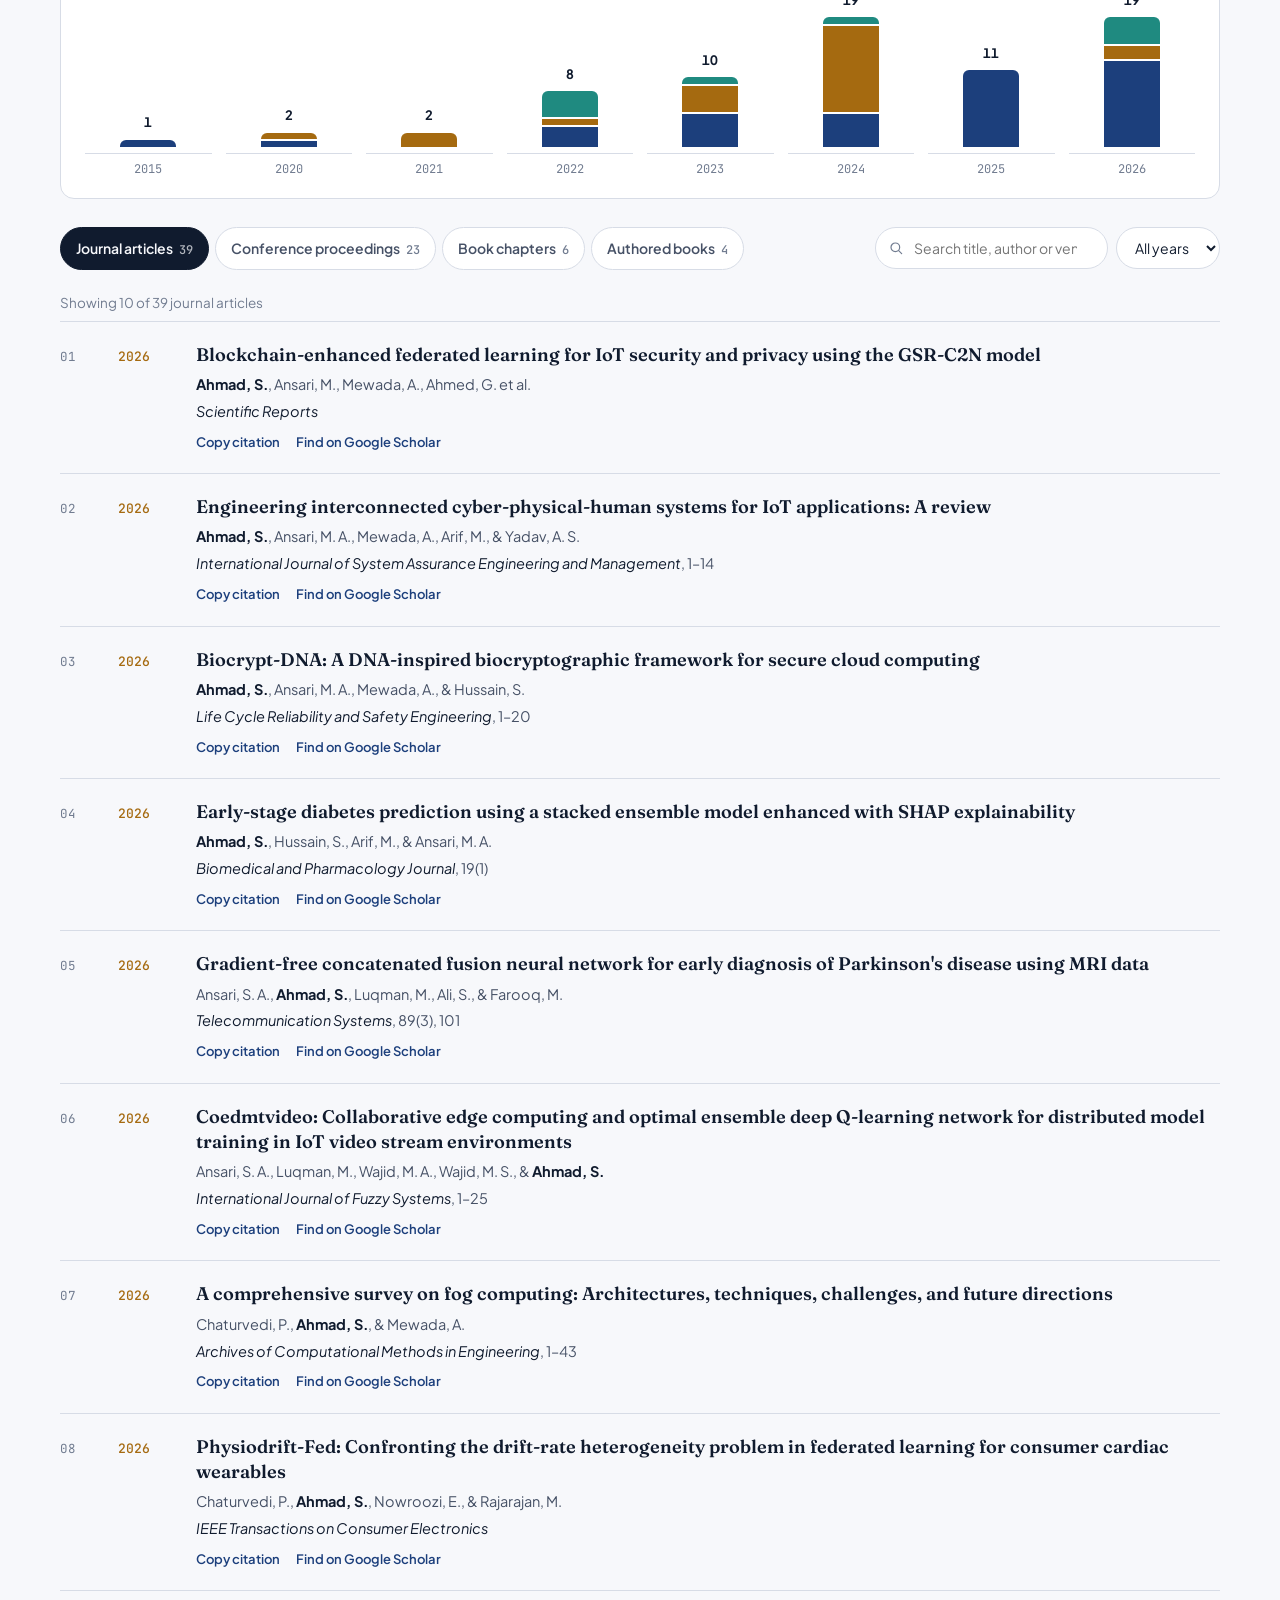
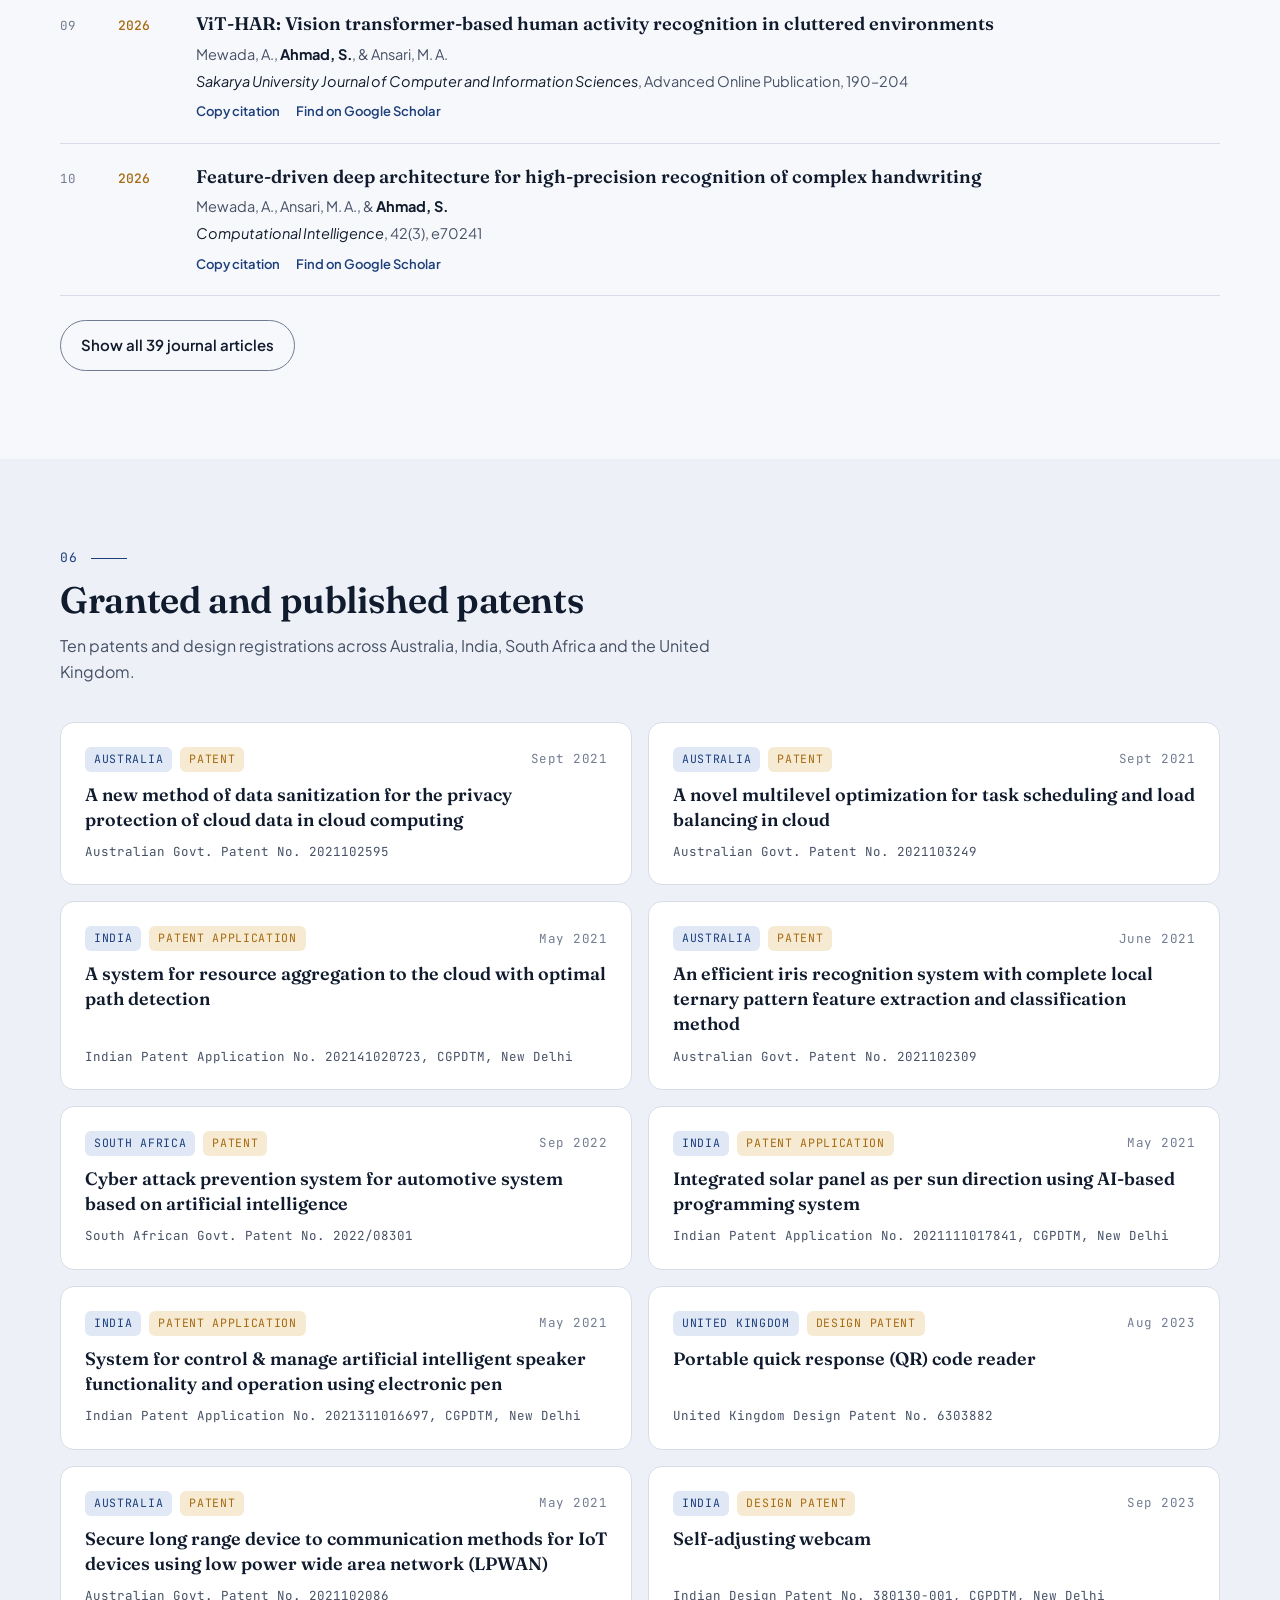
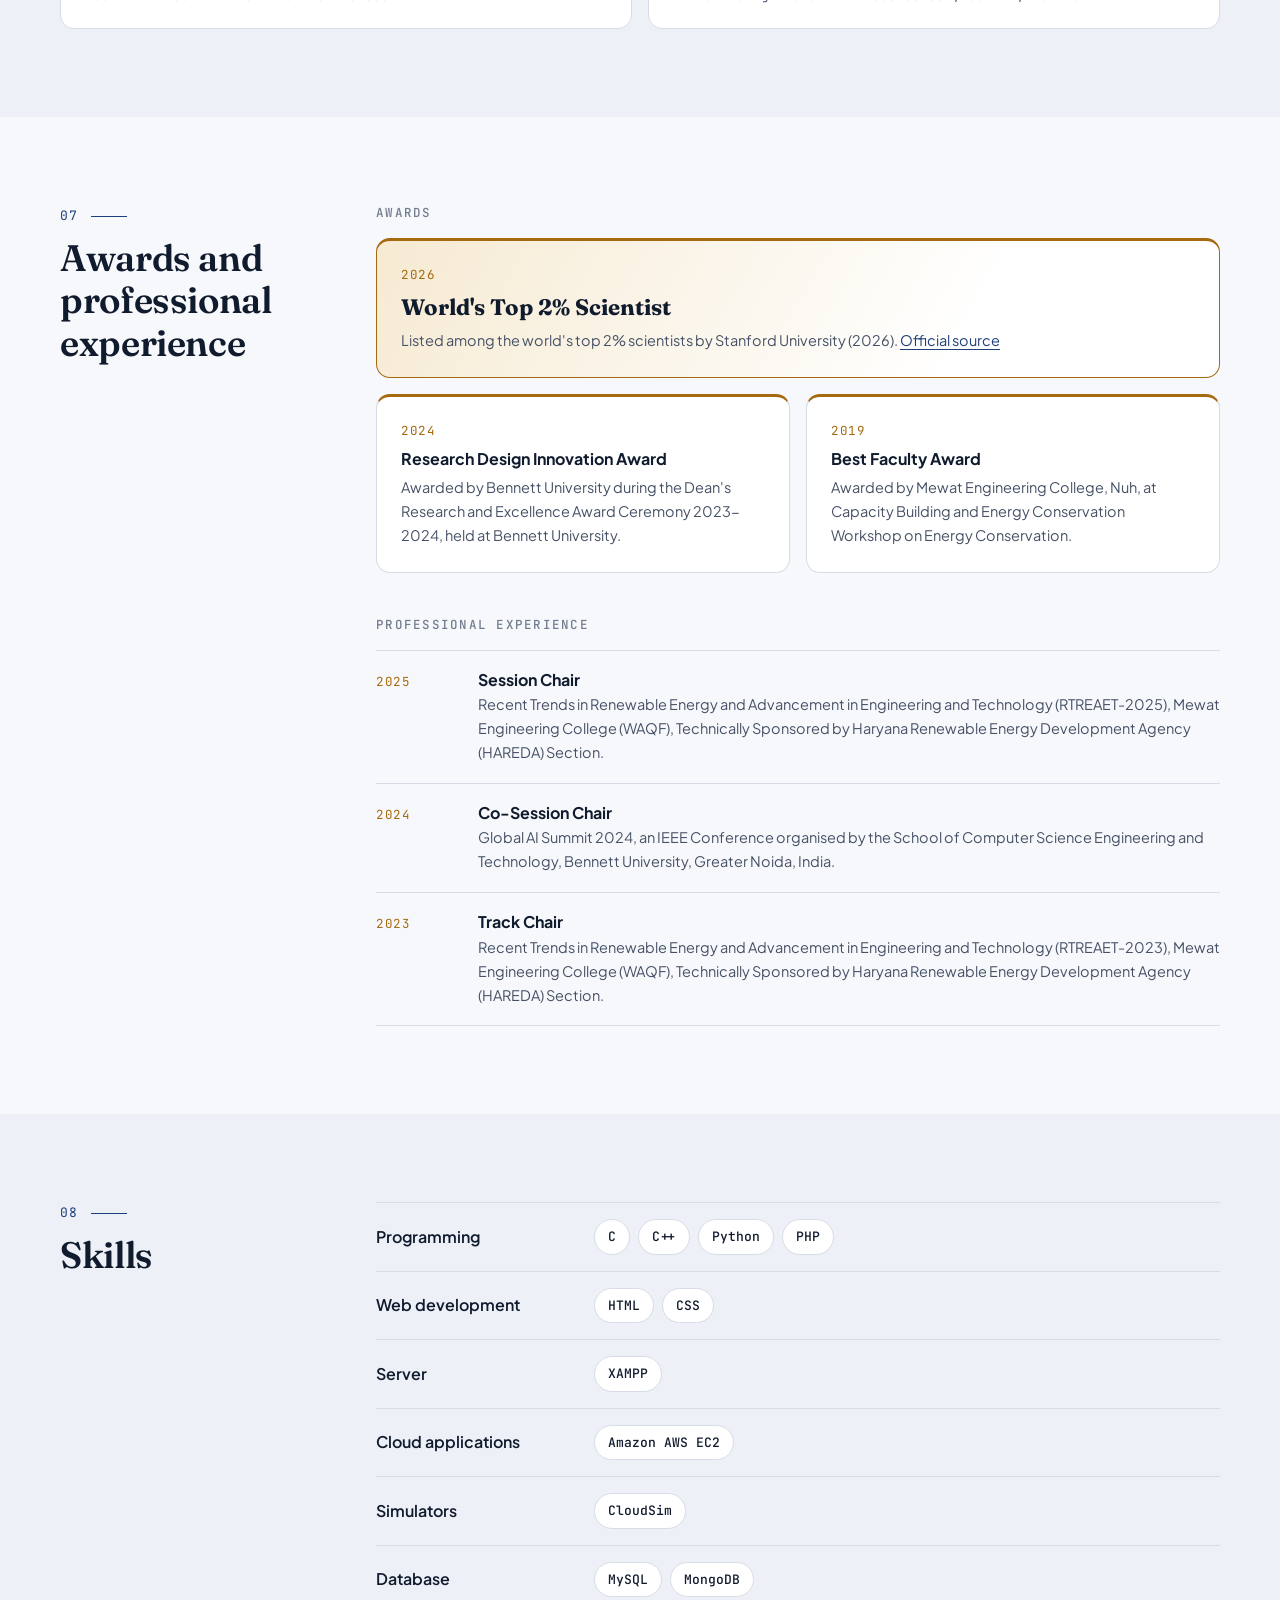
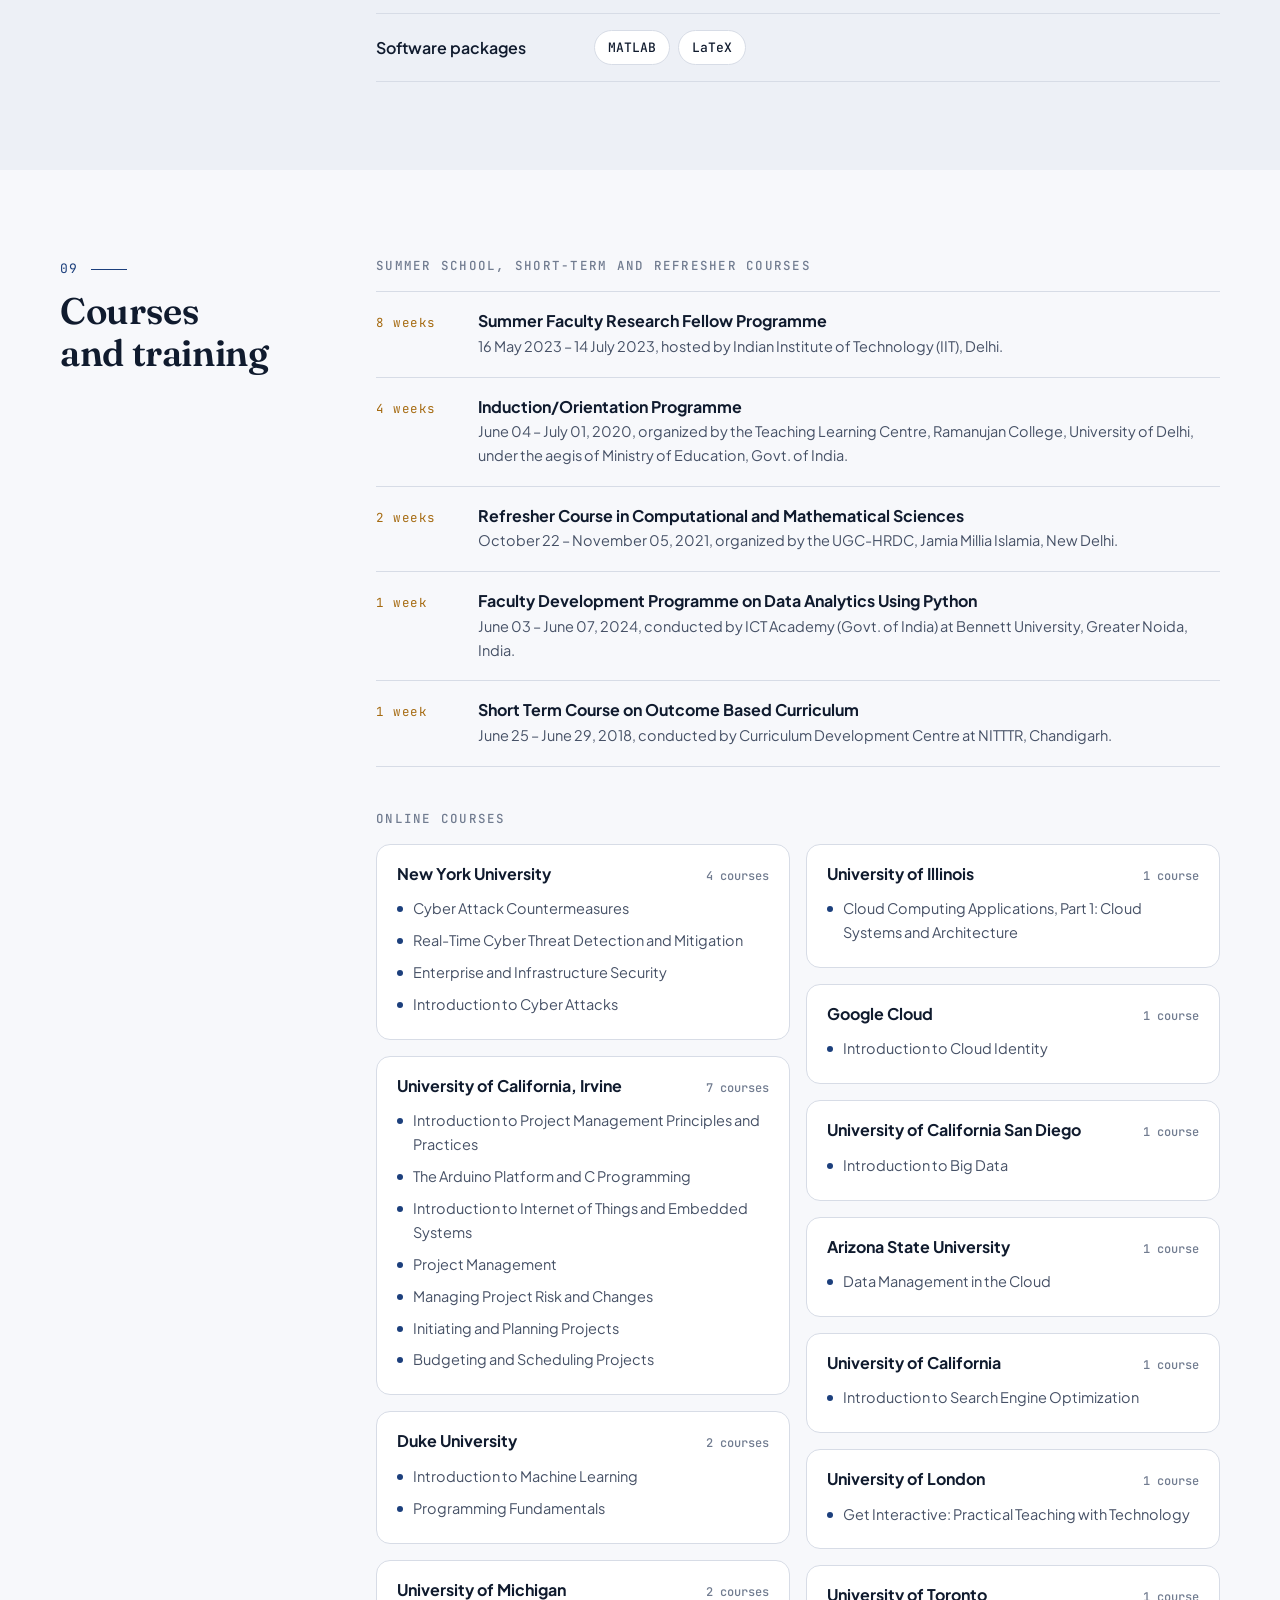
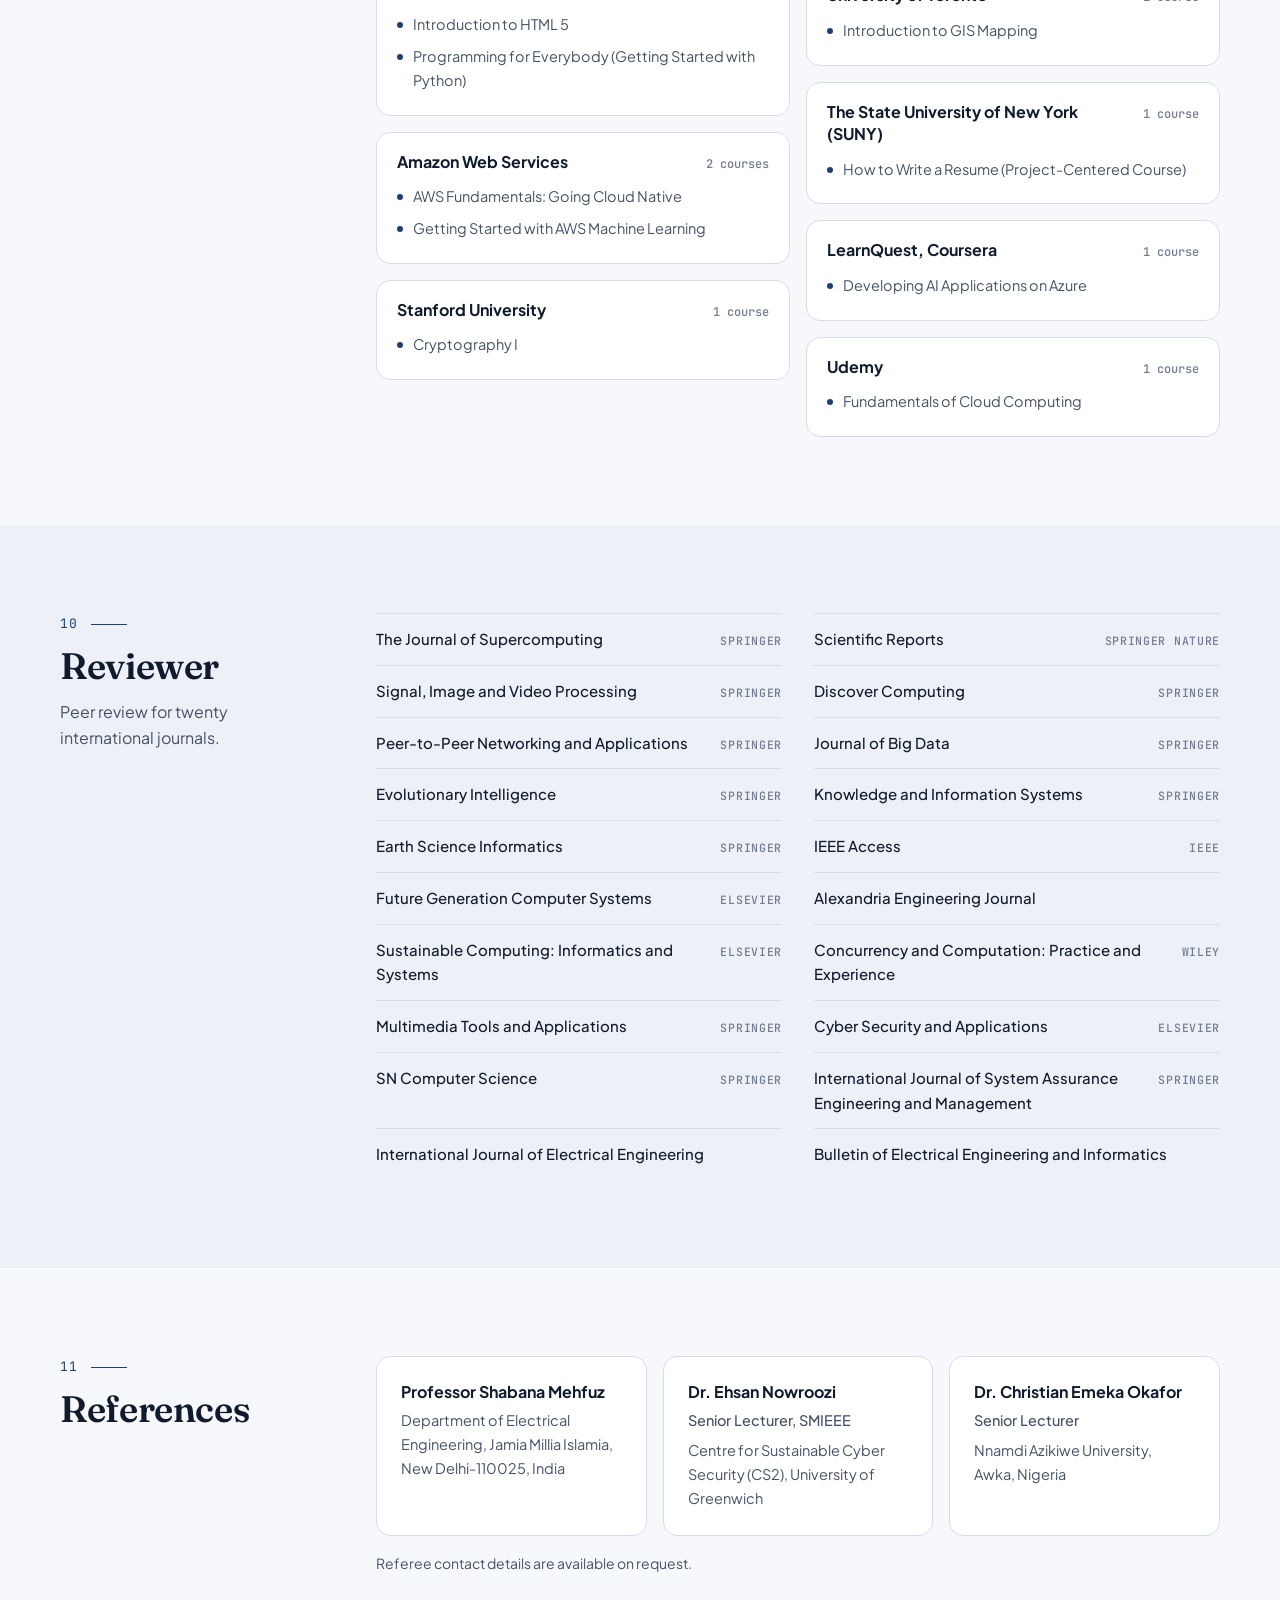
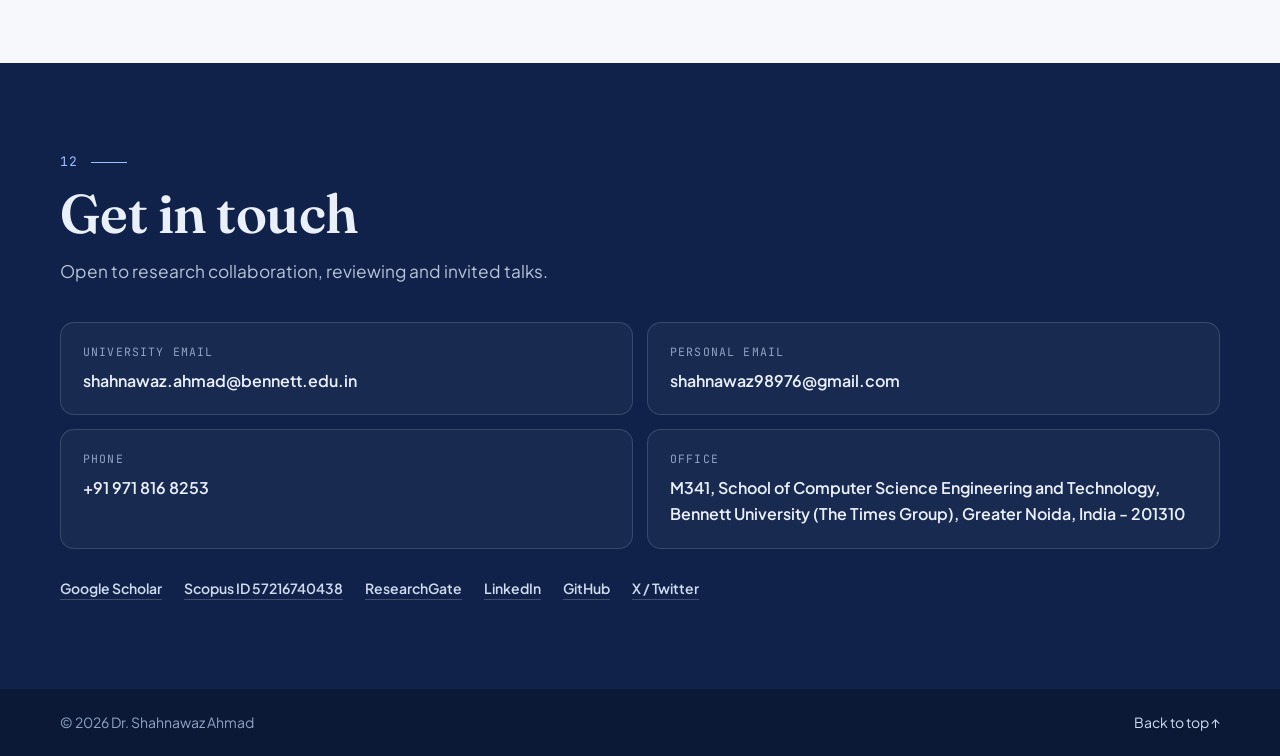
==== commit d9765b9c: "Feature World's Top 2% Scientist honour at the top of the page Add a headline badge above the name l" ====
--- a/index.html
+++ b/index.html
@@ -28,6 +28,7 @@
       { "@type": "CollegeOrUniversity", "name": "Maharshi Dayanand University" },
       { "@type": "CollegeOrUniversity", "name": "Gautam Buddha Technical University" }
     ],
+    "award": ["World's Top 2% Scientist, Stanford University (2026)", "Research Design Innovation Award, Bennett University (2024)", "Best Faculty Award, Mewat Engineering College (2019)"],
     "knowsAbout": ["Cloud security", "Encryption key management", "Cryptography", "Federated learning", "Internet of Things", "Fog computing", "Machine learning"],
     "sameAs": [
       "https://scholar.google.com/citations?user=s_EjKoIAAAAJ&hl=en",
@@ -91,6 +92,11 @@
     <section class="hero" id="top">
       <div class="wrap hero-grid">
         <div class="hero-copy">
+          <a class="honour" href="https://elsevier.digitalcommonsdata.com/datasets/btchxktzyw/9" target="_blank" rel="noopener">
+            <svg viewBox="0 0 24 24" aria-hidden="true"><circle cx="12" cy="9" r="5.5"/><path d="m8.5 13.5-1.5 8 5-2.8 5 2.8-1.5-8"/></svg>
+            <span class="honour-text"><strong>World's Top 2% Scientist</strong><span>Stanford University, 2026</span></span>
+            <span class="honour-src">Official source ↗</span>
+          </a>
           <p class="eyebrow">Ph.D. · Assistant Professor · Computer Science and Engineering</p>
           <h1>Dr. Shahnawaz <em>Ahmad</em></h1>
           <p class="hero-role">Assistant Professor, School of Computer Science Engineering and Technology<br>Bennett University (The Times Group), Greater Noida, India</p>
@@ -352,6 +358,11 @@
         <div class="sec-body">
           <h3 class="group">Awards</h3>
           <div class="cards two">
+            <article class="card award top">
+              <p class="when">2026</p>
+              <h4>World's Top 2% Scientist</h4>
+              <p>Listed among the world's top 2% scientists by Stanford University (2026). <a href="https://elsevier.digitalcommonsdata.com/datasets/btchxktzyw/9" target="_blank" rel="noopener">Official source</a></p>
+            </article>
             <article class="card award">
               <p class="when">2024</p>
               <h4>Research Design Innovation Award</h4>
--- a/css/style.css
+++ b/css/style.css
@@ -492,3 +492,25 @@
   .teach td:first-child { padding-top: 14px; border-top: 1px solid var(--line); width: auto; }
   .teach td:last-child { padding-bottom: 14px; }
 }
+
+/* ---------- Headline honour ---------- */
+.honour {
+  display: inline-flex; align-items: center; gap: 14px; max-width: 100%;
+  margin-bottom: 26px; padding: 12px 20px 12px 14px;
+  border: 1.5px solid var(--gold); border-radius: 14px;
+  background: linear-gradient(120deg, var(--gold-soft), var(--surface) 75%);
+  box-shadow: var(--shadow); color: var(--ink); text-decoration: none;
+  transition: transform .15s;
+}
+.honour:hover { transform: translateY(-1px); }
+.honour svg { width: 34px; height: 34px; padding: 6px; border-radius: 50%; background: var(--gold); color: var(--surface); stroke-width: 1.7; }
+.honour-text { display: flex; flex-direction: column; line-height: 1.25; }
+.honour-text strong { font-family: var(--serif); font-size: clamp(1.15rem, 2.4vw, 1.5rem); font-weight: 700; letter-spacing: -.01em; }
+.honour-text span { font-size: 14px; font-weight: 600; color: var(--ink-2); }
+.honour-src { margin-left: 8px; padding-left: 16px; border-left: 1px solid var(--line); font-family: var(--mono); font-size: 12px; color: var(--gold); white-space: nowrap; }
+.card.award.top { grid-column: 1 / -1; background: linear-gradient(120deg, var(--gold-soft), var(--surface) 70%); border-color: var(--gold); }
+.card.award.top h4 { font-family: var(--serif); font-size: 1.4rem; }
+@media (max-width: 520px) {
+  .honour { flex-wrap: wrap; gap: 10px 14px; }
+  .honour-src { margin-left: 48px; padding-left: 0; border-left: 0; }
+}
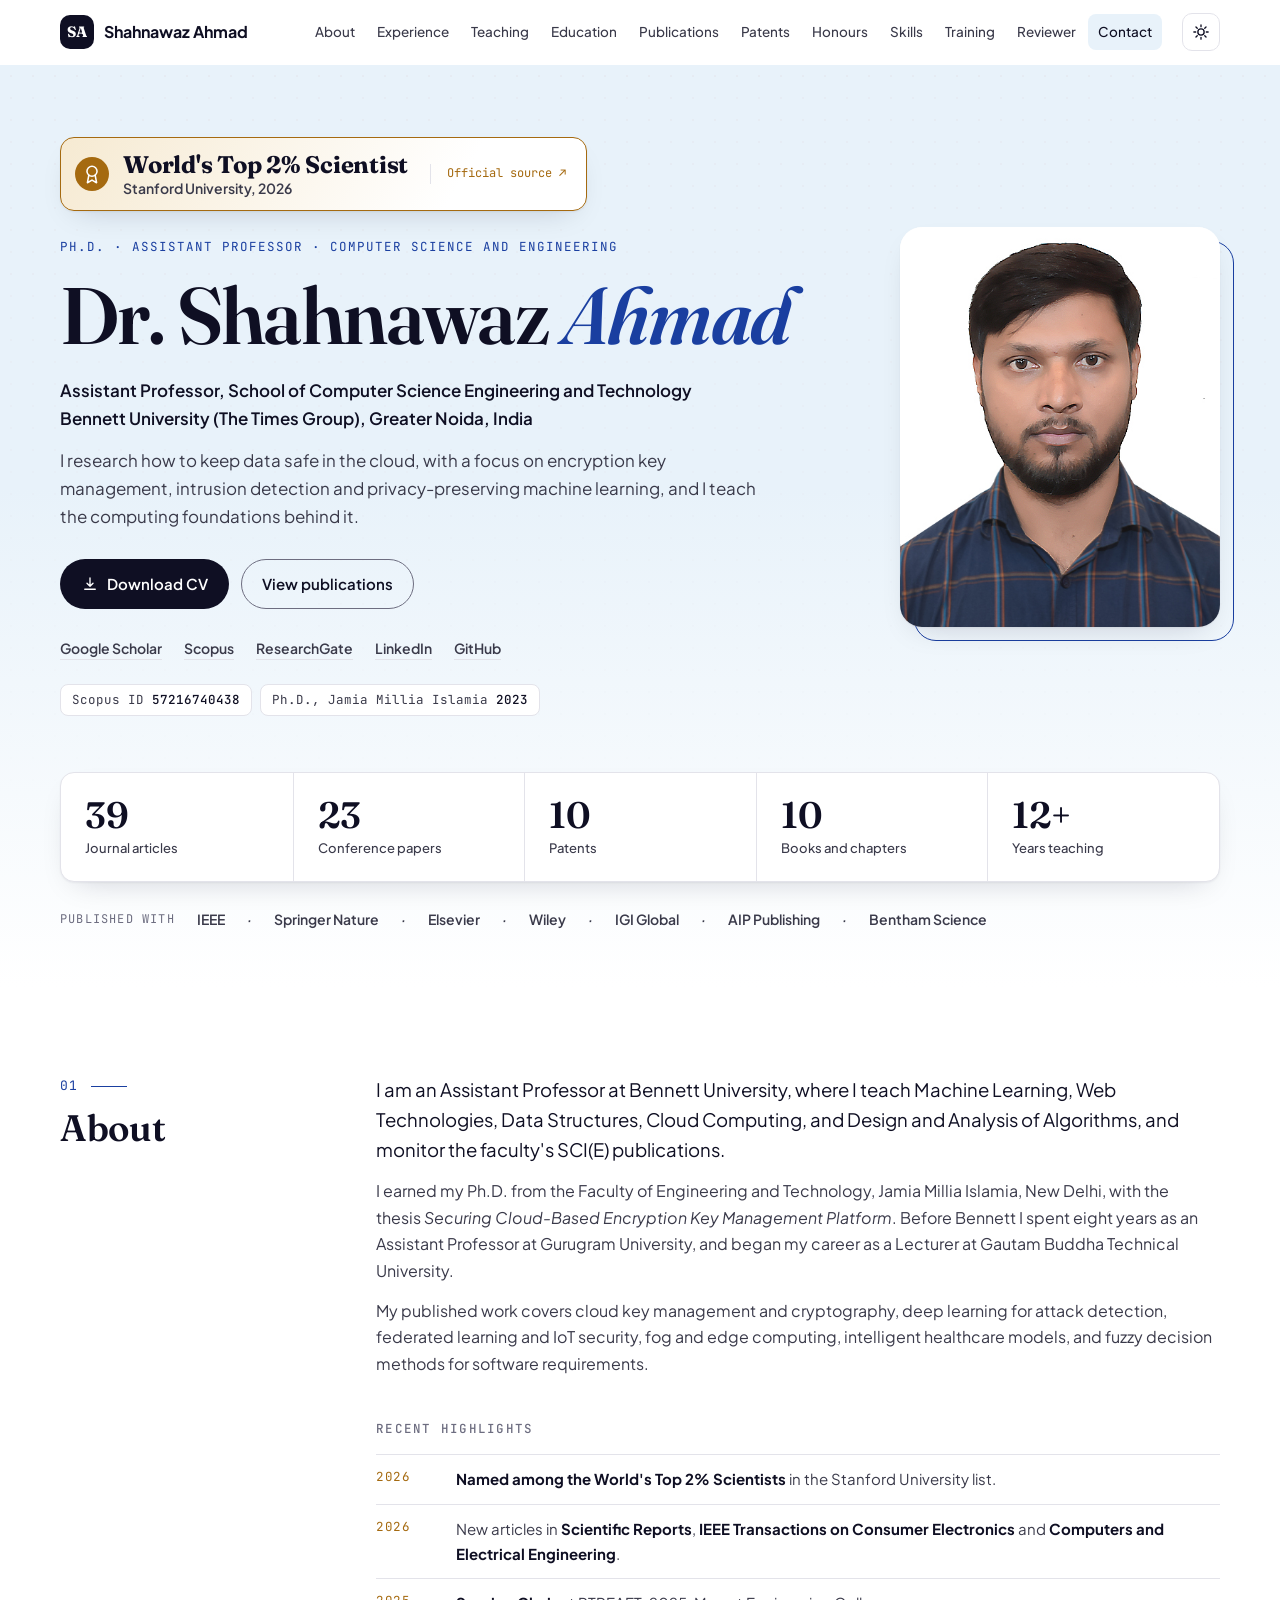
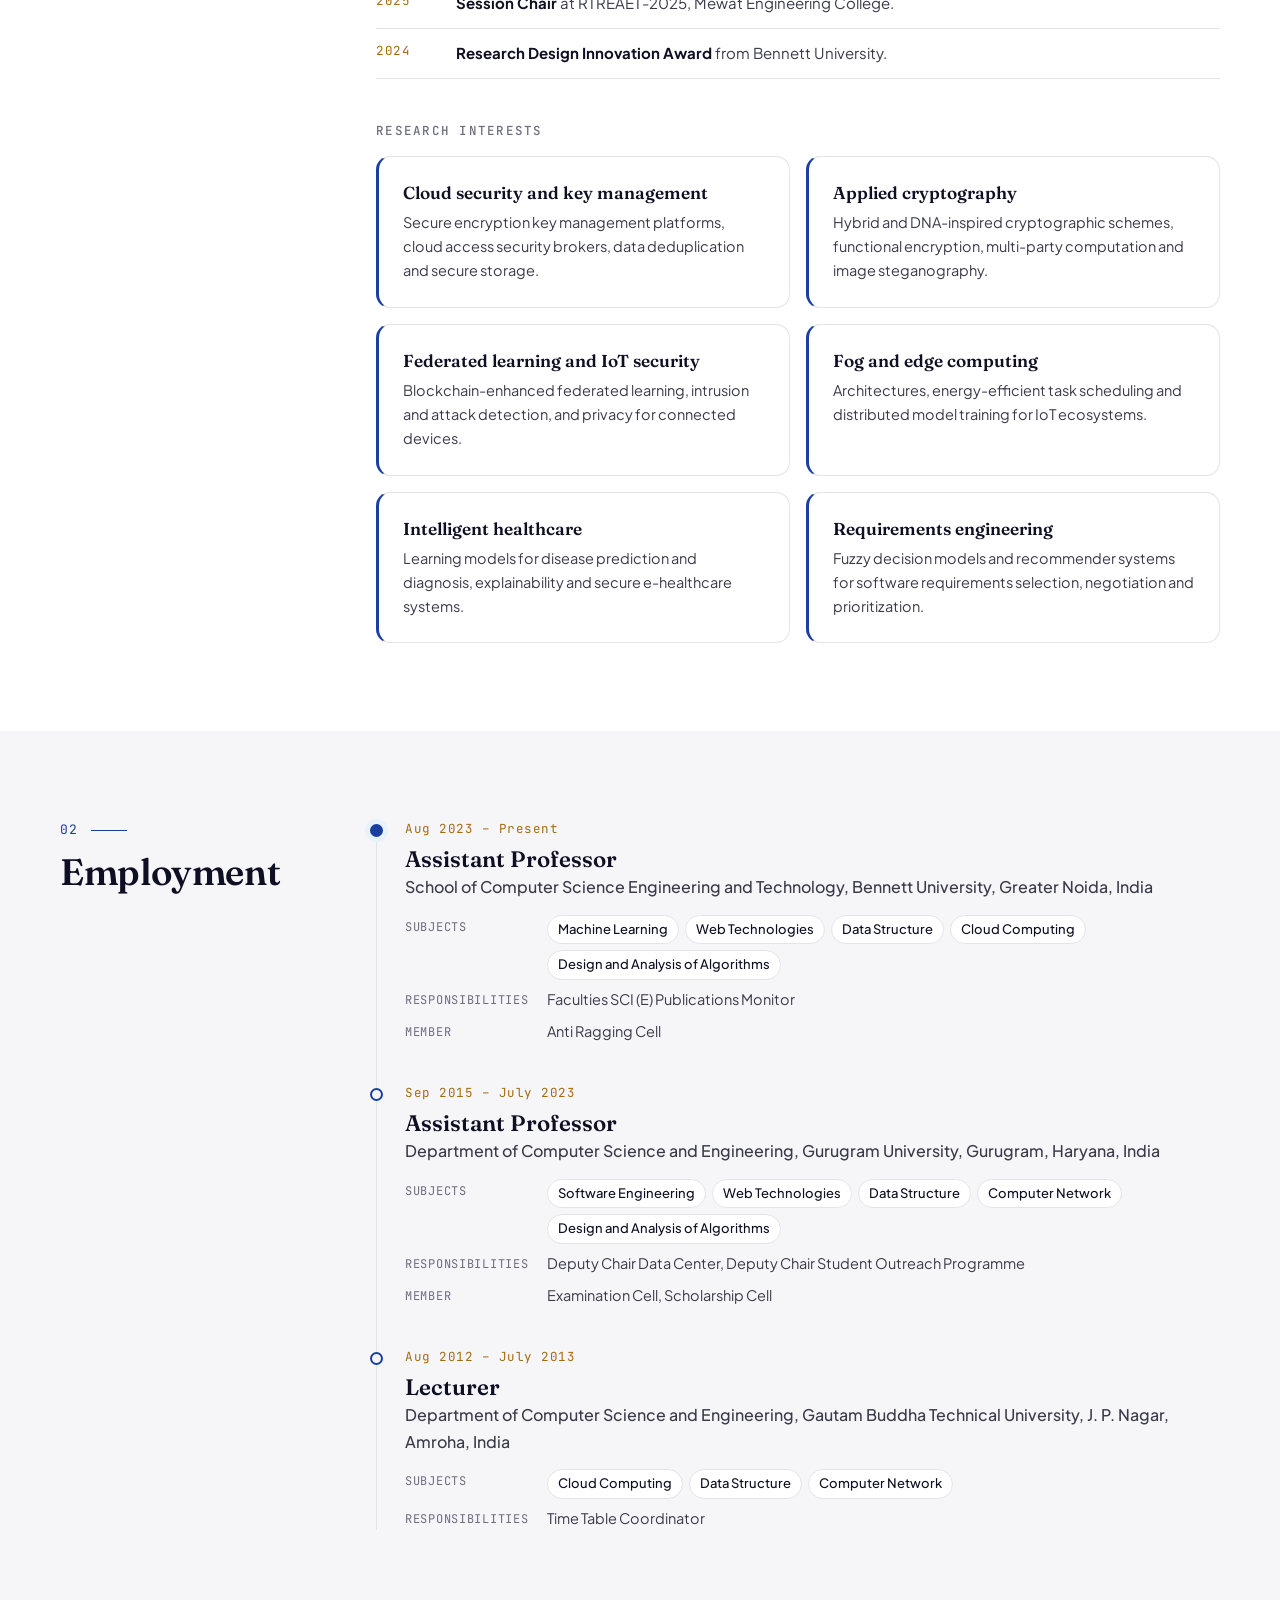
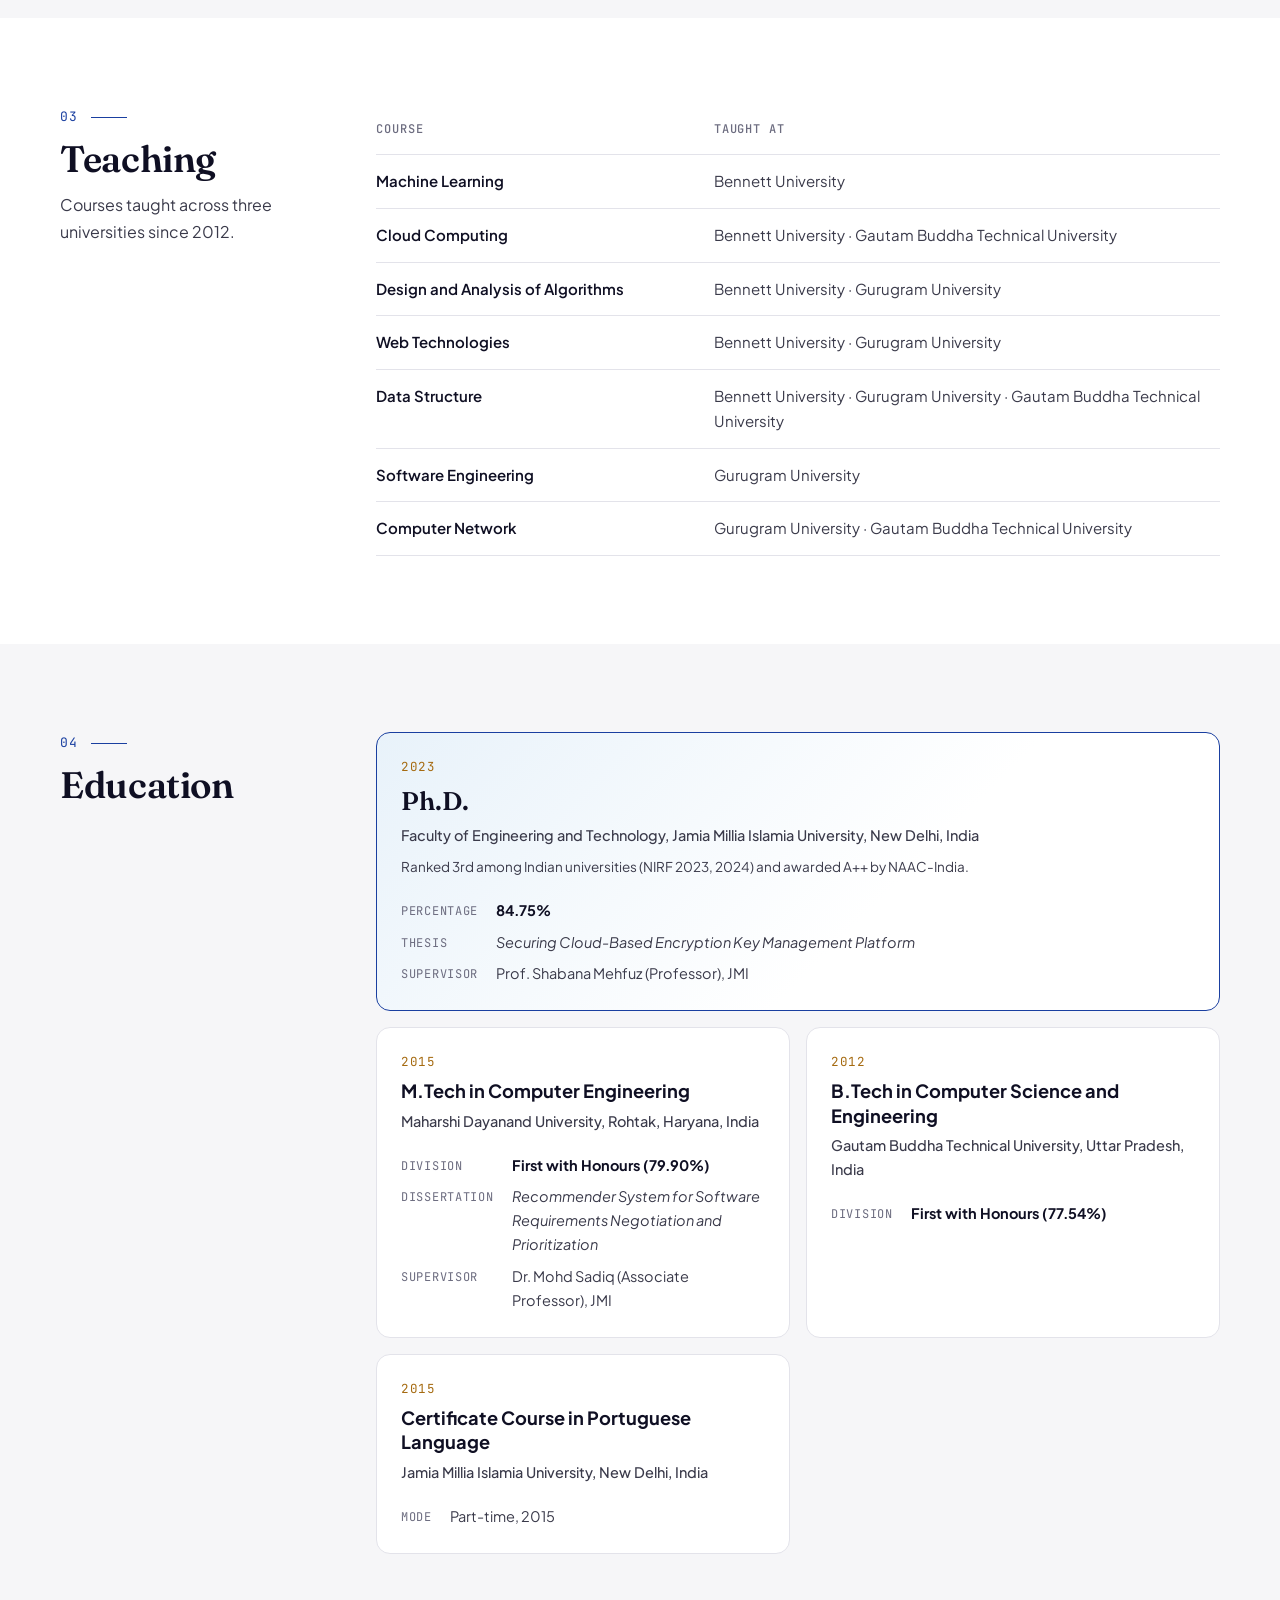
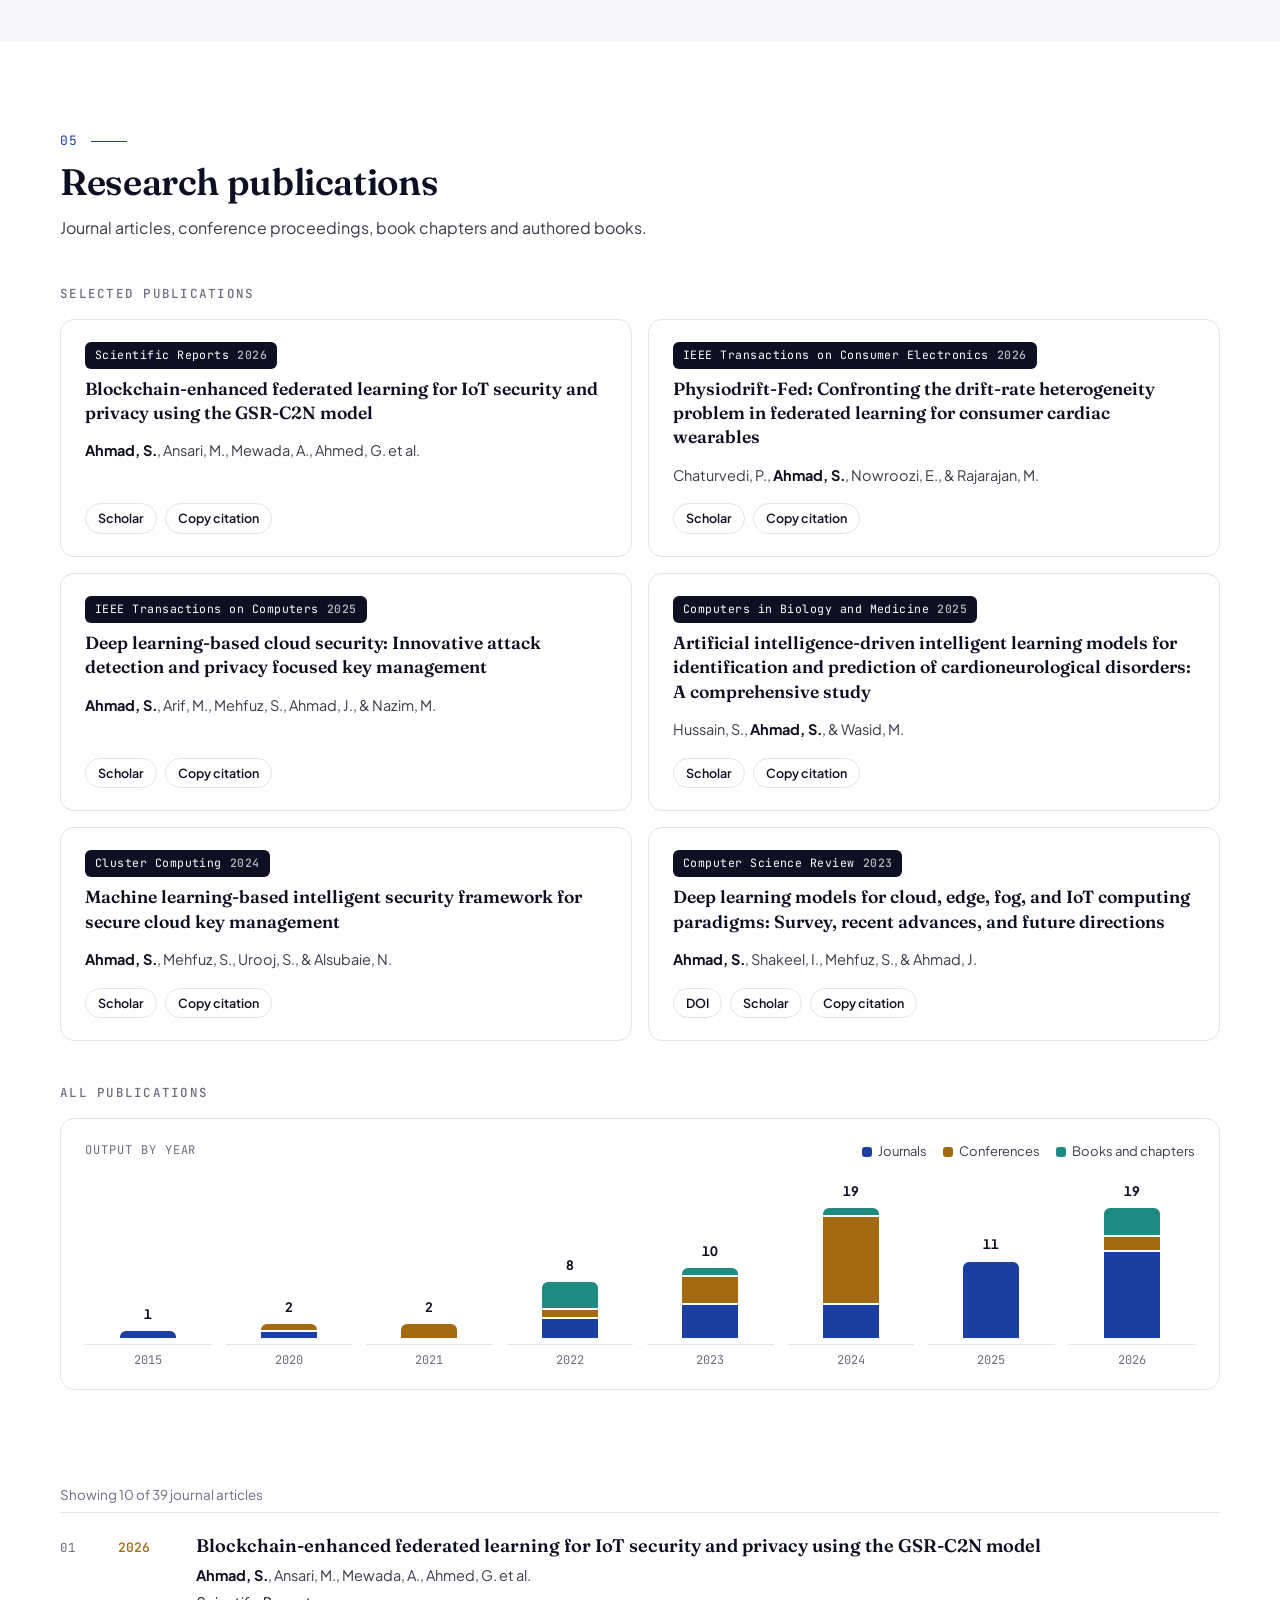
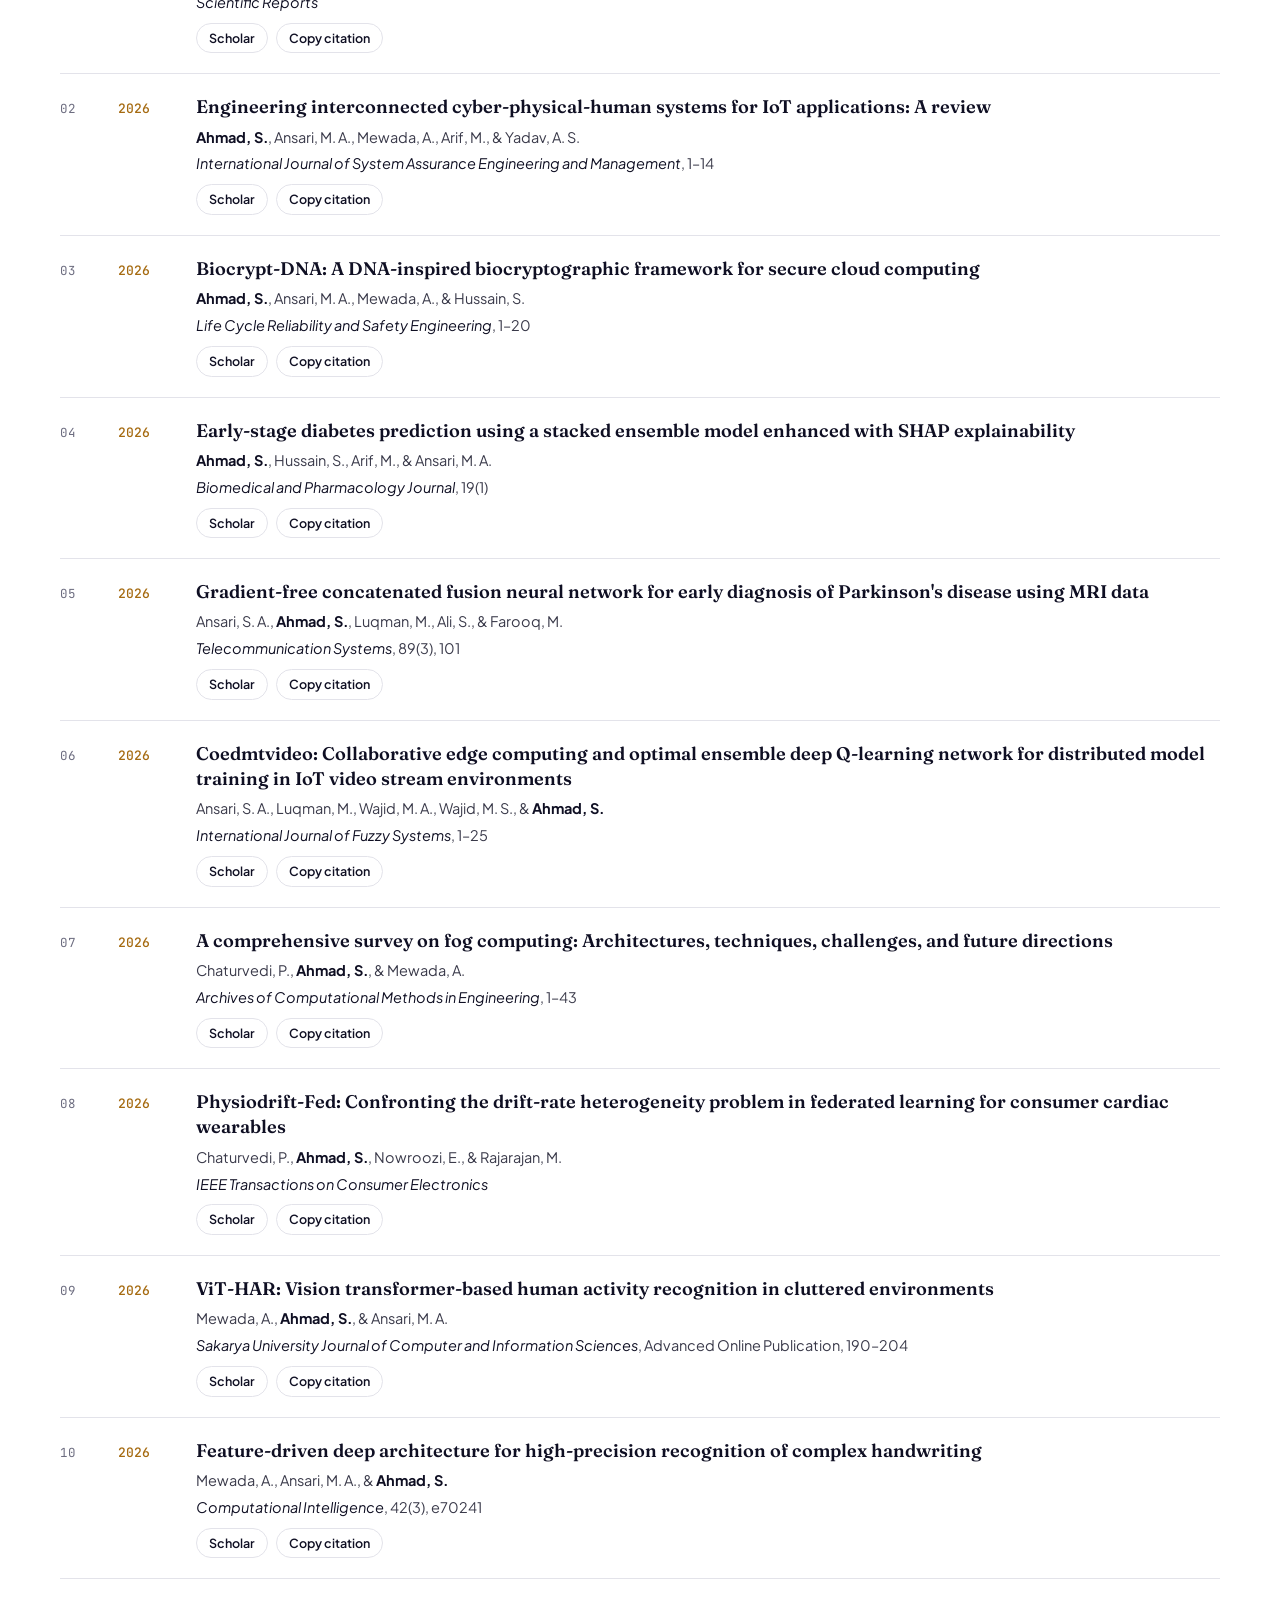
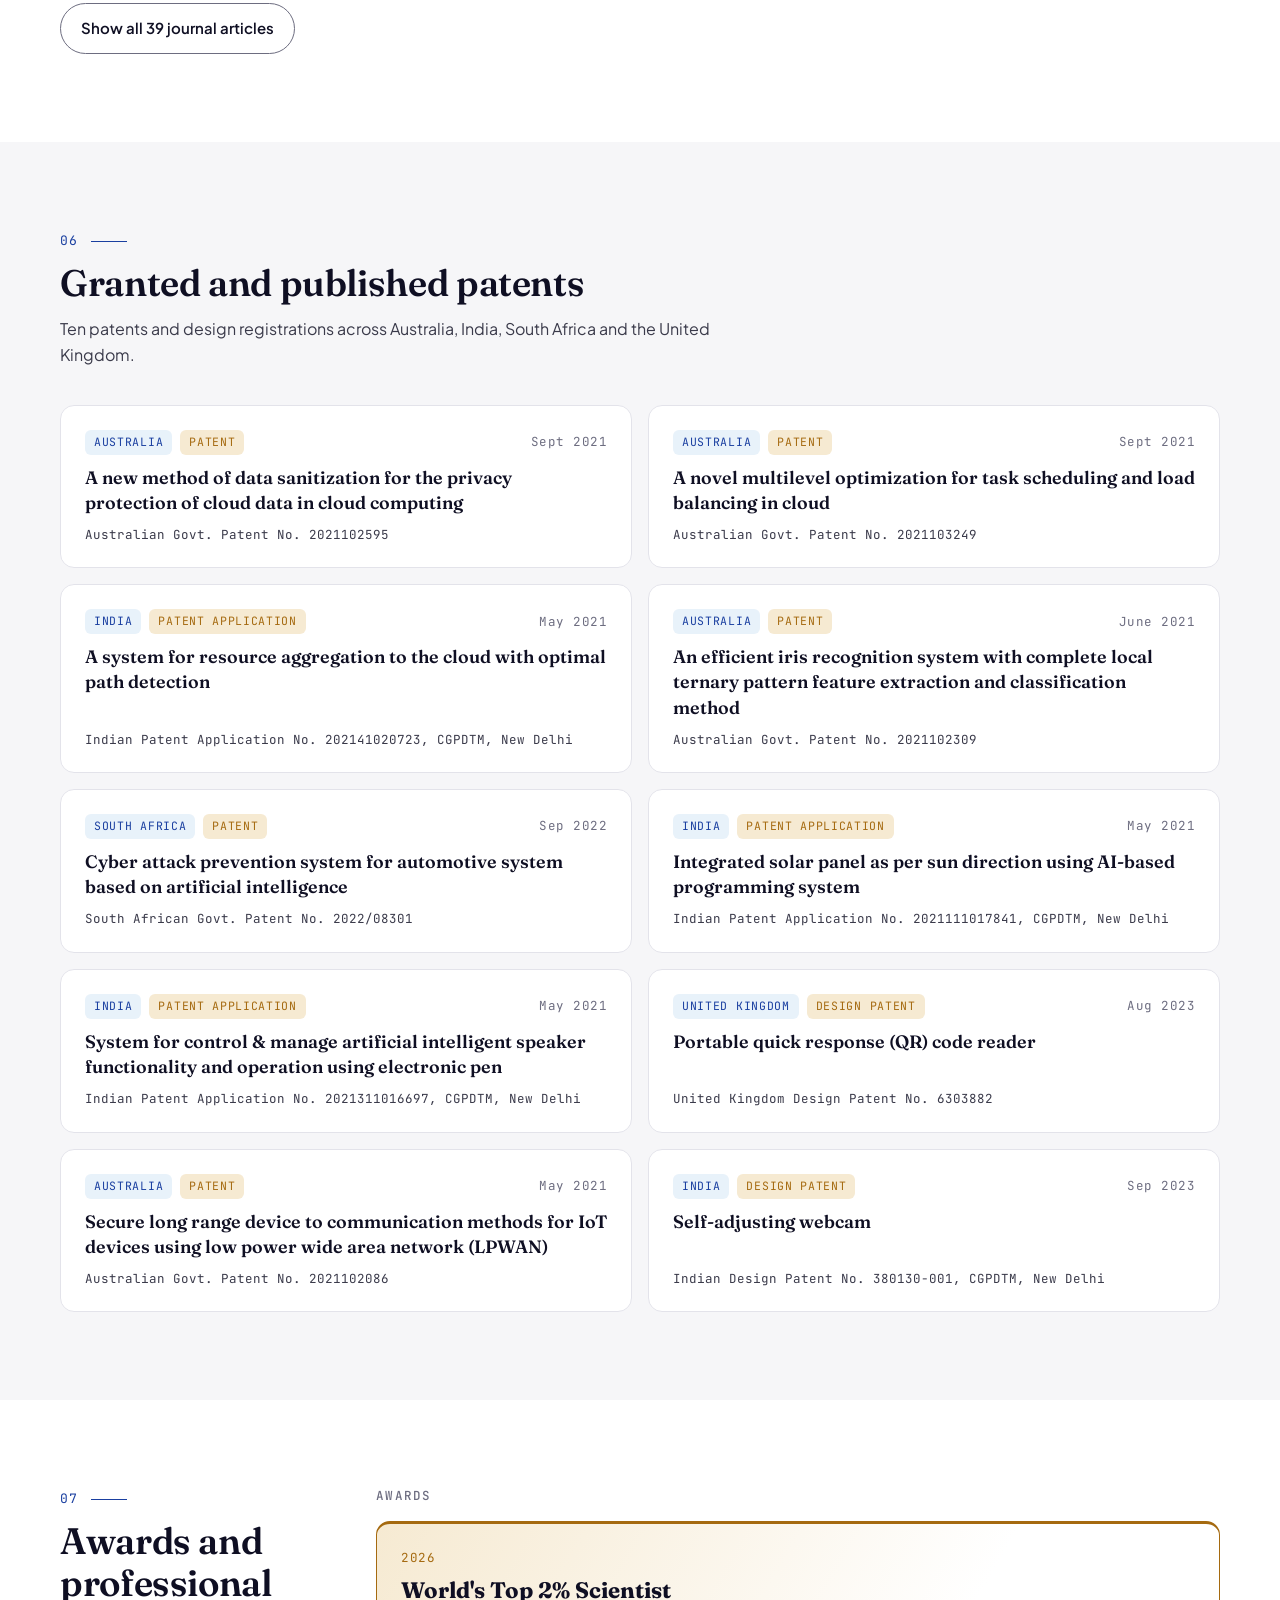
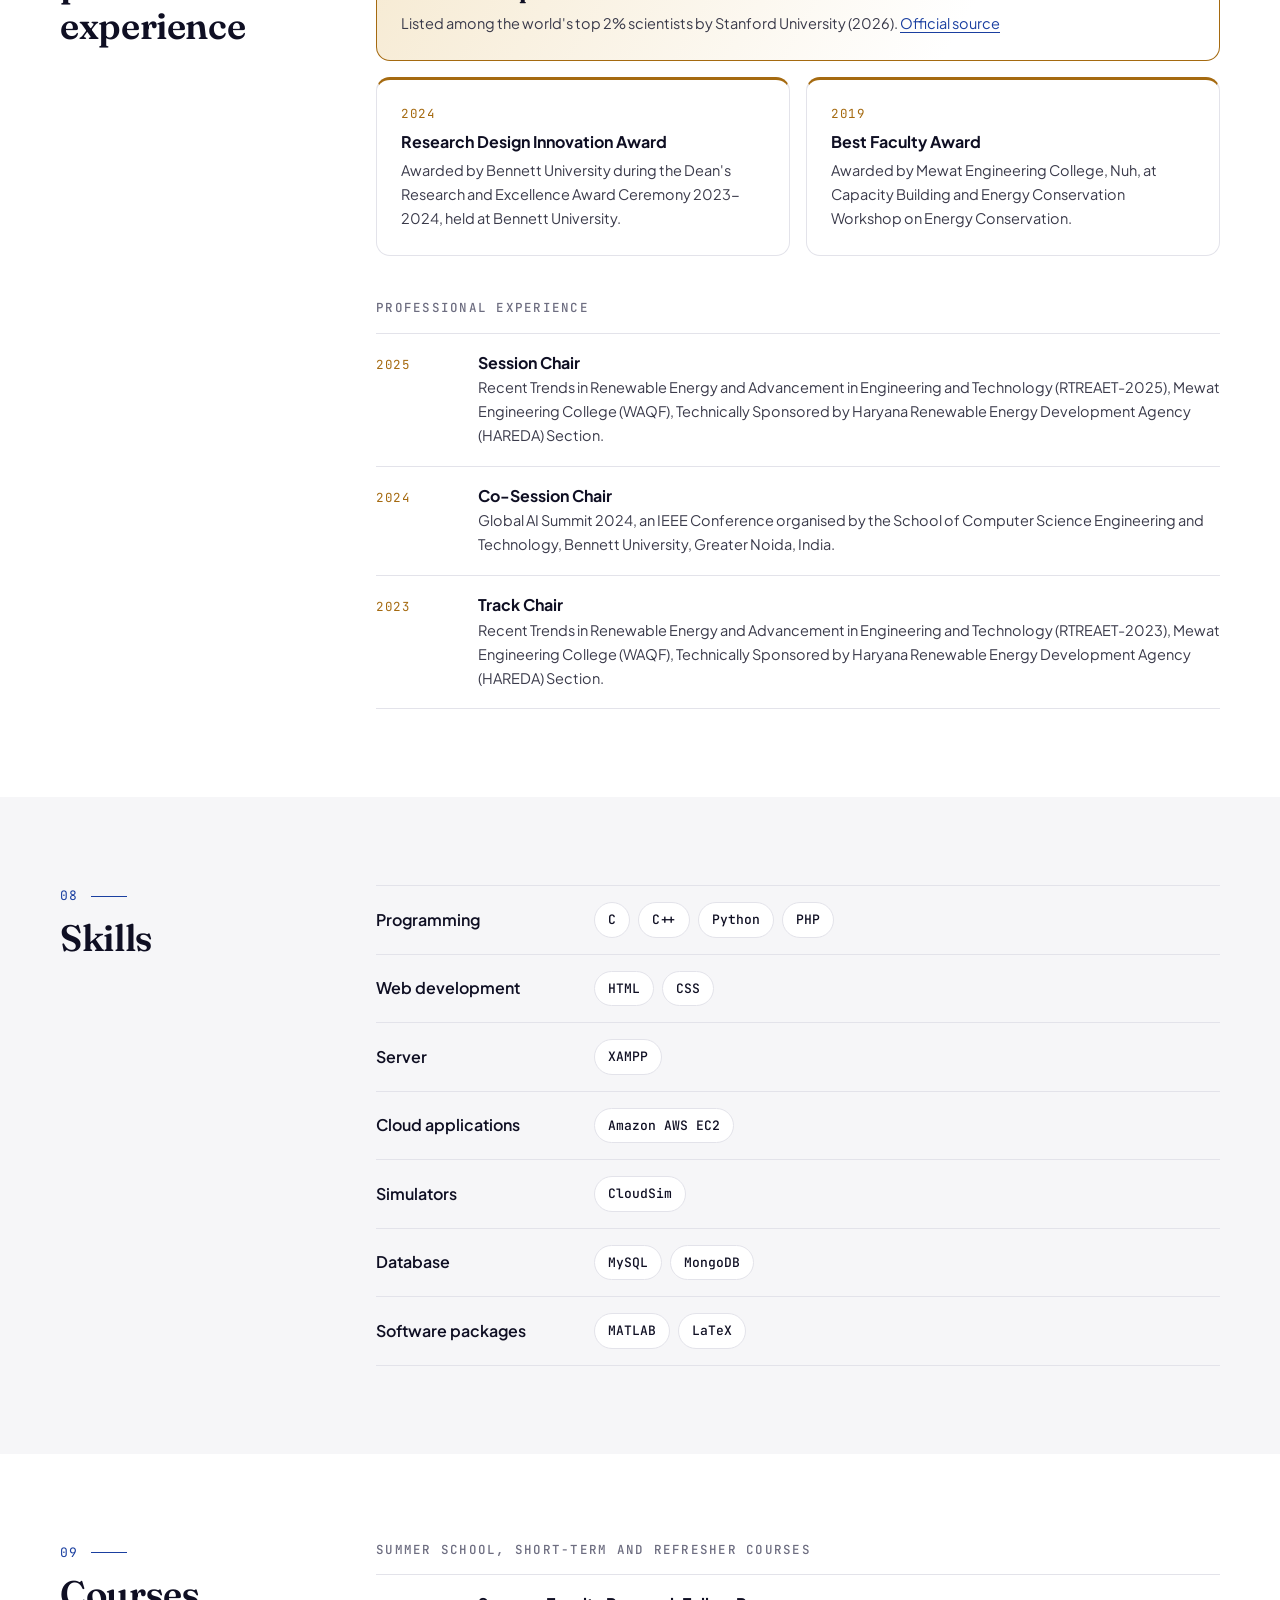
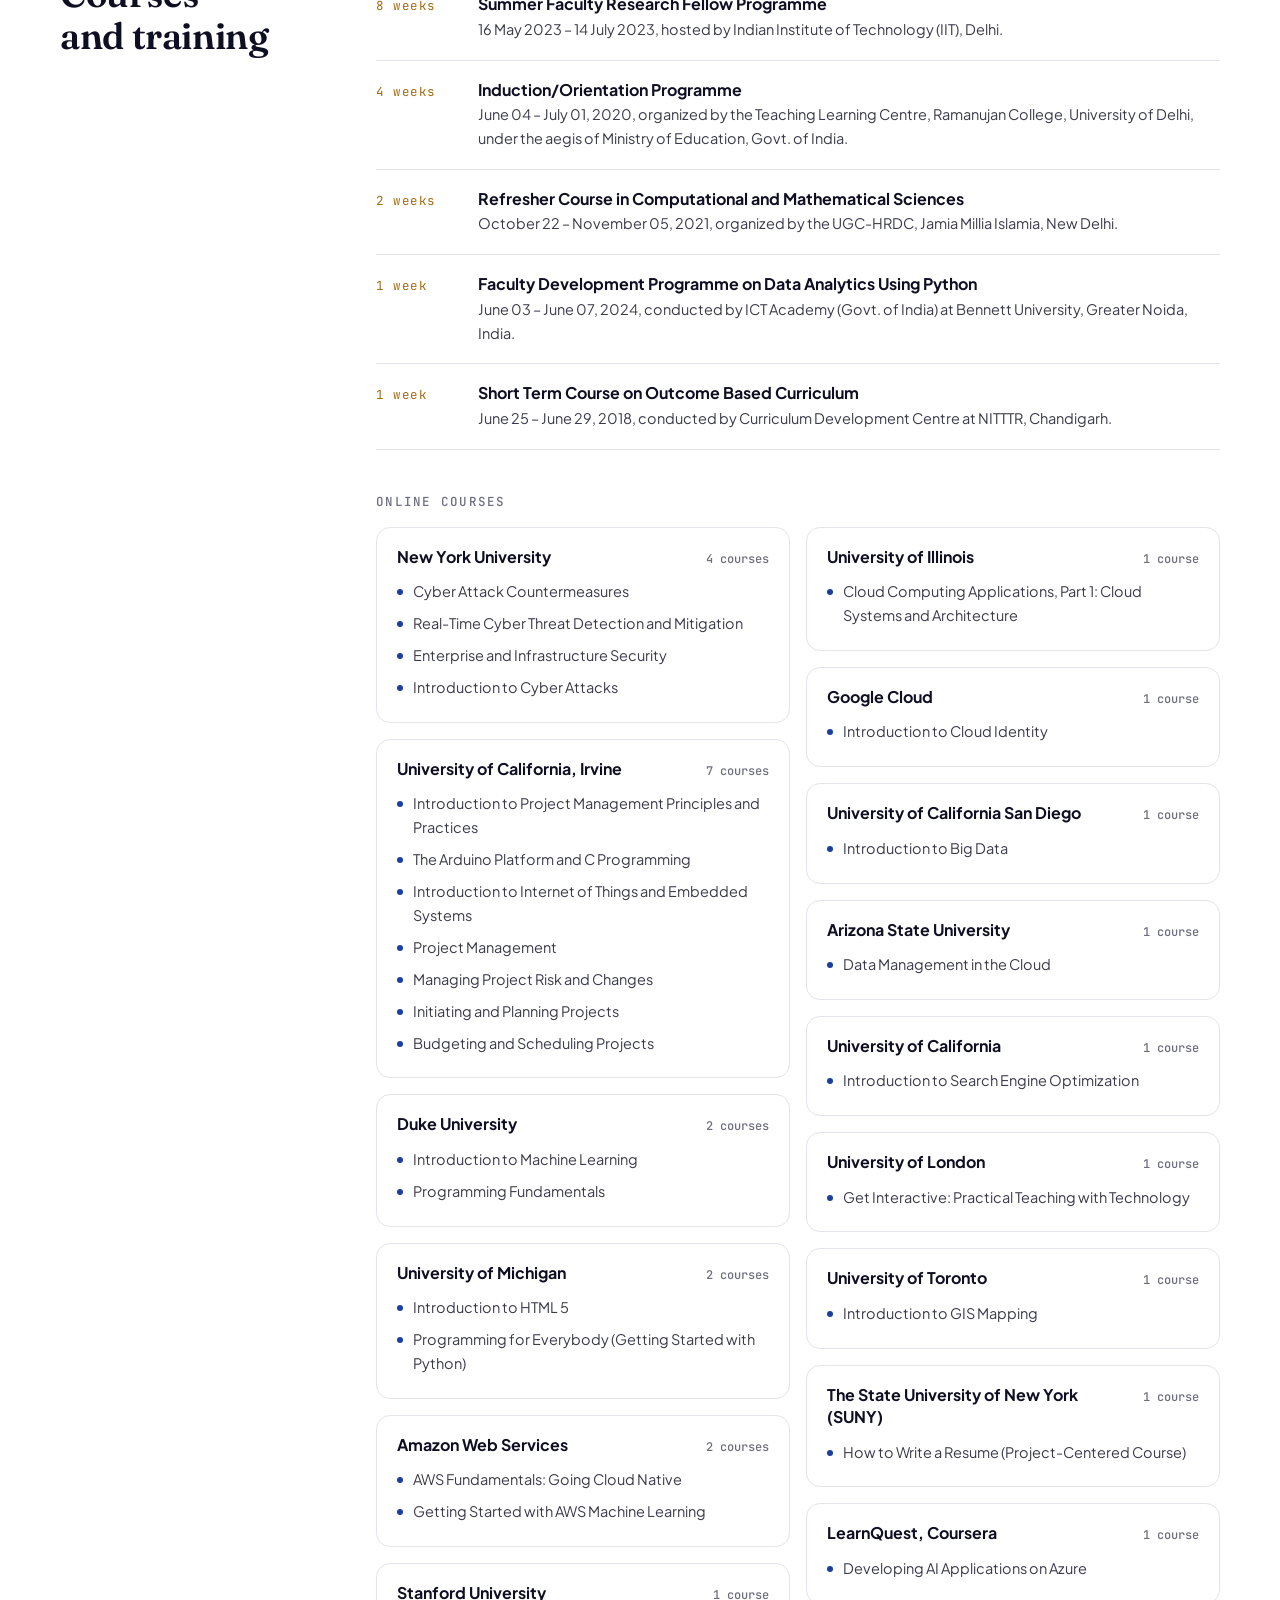
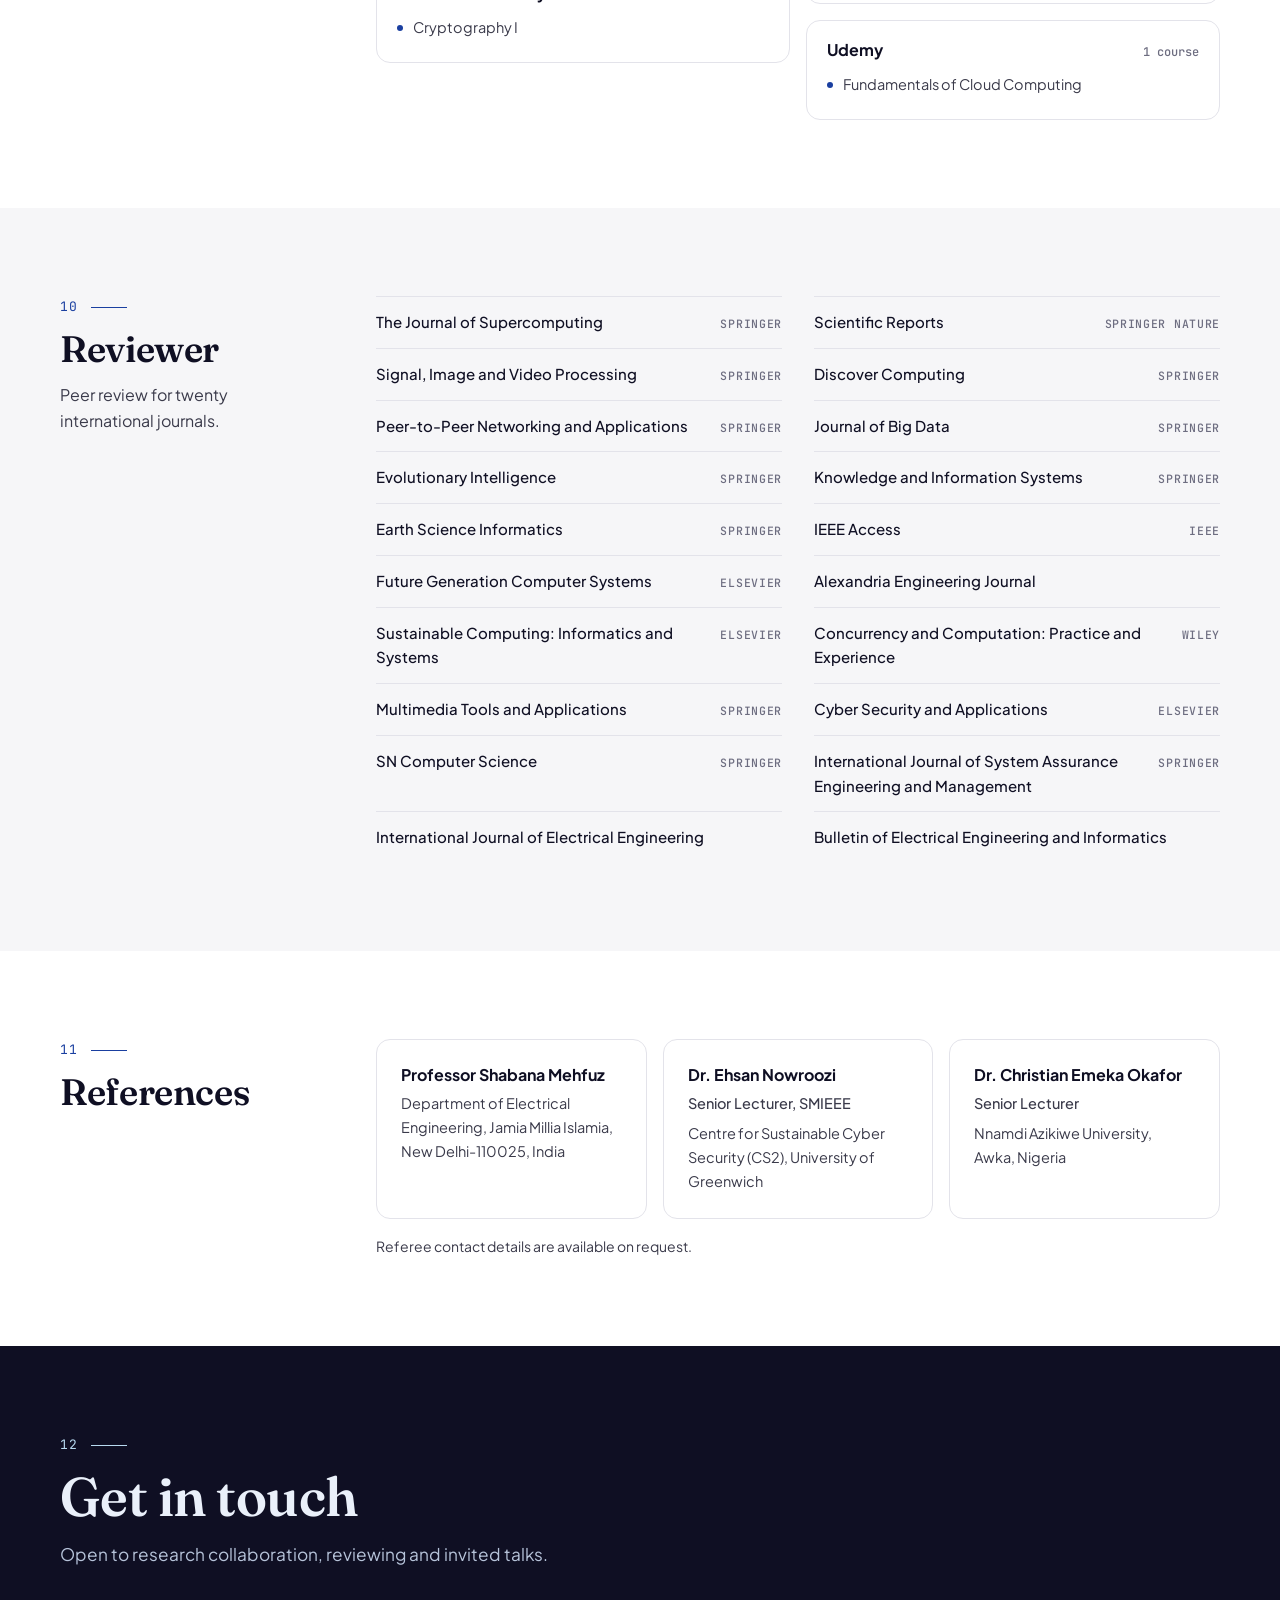
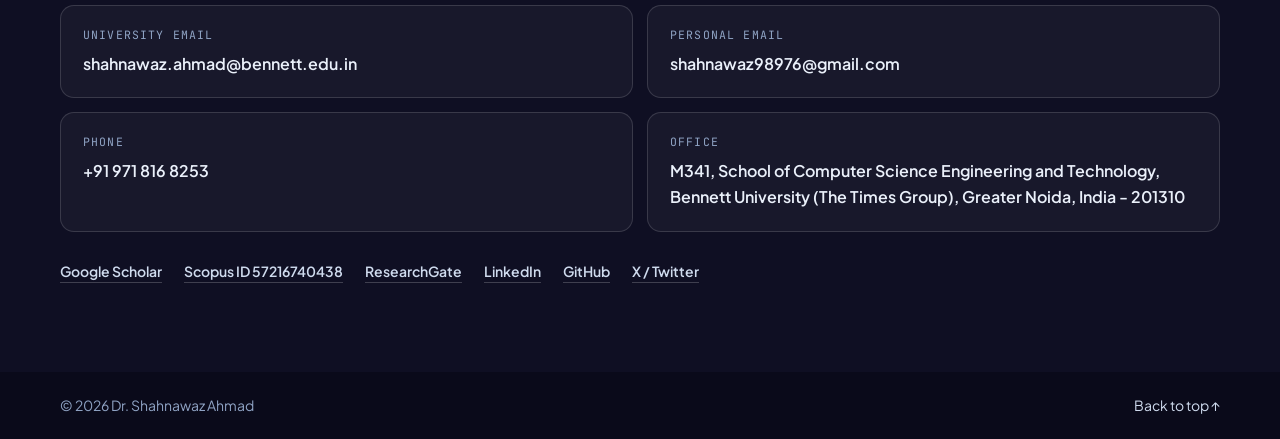
==== commit fee3fbc5: "Refresh design after reviewing leading researchers' sites Move to a white, midnight-ink and sky-blue" ====
--- a/index.html
+++ b/index.html
@@ -11,7 +11,7 @@
   <meta property="og:type" content="profile">
   <meta property="og:url" content="https://shahnawazmecw.github.io/">
   <meta property="og:image" content="https://shahnawazmecw.github.io/img/profile.jpg">
-  <meta name="theme-color" content="#1c3f7c">
+  <meta name="theme-color" content="#0f0f23">
   <script type="application/ld+json">
   {
     "@context": "https://schema.org",
@@ -39,7 +39,7 @@
     ]
   }
   </script>
-  <link rel="icon" href="data:image/svg+xml,%3Csvg xmlns='http://www.w3.org/2000/svg' viewBox='0 0 64 64'%3E%3Crect width='64' height='64' rx='14' fill='%231c3f7c'/%3E%3Ctext x='32' y='43' font-family='Georgia,serif' font-size='30' font-weight='700' text-anchor='middle' fill='%23fff'%3ESA%3C/text%3E%3C/svg%3E">
+  <link rel="icon" href="data:image/svg+xml,%3Csvg xmlns='http://www.w3.org/2000/svg' viewBox='0 0 64 64'%3E%3Crect width='64' height='64' rx='14' fill='%230f0f23'/%3E%3Ctext x='32' y='43' font-family='Georgia,serif' font-size='30' font-weight='700' text-anchor='middle' fill='%23fff'%3ESA%3C/text%3E%3C/svg%3E">
   <link rel="preconnect" href="https://fonts.googleapis.com">
   <link rel="preconnect" href="https://fonts.gstatic.com" crossorigin>
   <link href="https://fonts.googleapis.com/css2?family=Fraunces:opsz,wght@9..144,500;9..144,600;9..144,700&family=JetBrains+Mono:wght@400;500&family=Plus+Jakarta+Sans:wght@400;500;600;700&display=swap" rel="stylesheet">
@@ -134,6 +134,7 @@
           <div><dt>Books and chapters</dt><dd data-count="booksAndChapters">10</dd></div>
           <div><dt>Years teaching</dt><dd data-count="12" data-suffix="+">12+</dd></div>
         </dl>
+        <p class="pubwith"><span>Published with</span> IEEE <i aria-hidden="true">·</i> Springer Nature <i aria-hidden="true">·</i> Elsevier <i aria-hidden="true">·</i> Wiley <i aria-hidden="true">·</i> IGI Global <i aria-hidden="true">·</i> AIP Publishing <i aria-hidden="true">·</i> Bentham Science</p>
       </div>
     </section>
 
@@ -148,6 +149,14 @@
           <p class="lead">I am an Assistant Professor at Bennett University, where I teach Machine Learning, Web Technologies, Data Structures, Cloud Computing, and Design and Analysis of Algorithms, and monitor the faculty's SCI(E) publications.</p>
           <p>I earned my Ph.D. from the Faculty of Engineering and Technology, Jamia Millia Islamia, New Delhi, with the thesis <em>Securing Cloud-Based Encryption Key Management Platform</em>. Before Bennett I spent eight years as an Assistant Professor at Gurugram University, and began my career as a Lecturer at Gautam Buddha Technical University.</p>
           <p>My published work covers cloud key management and cryptography, deep learning for attack detection, federated learning and IoT security, fog and edge computing, intelligent healthcare models, and fuzzy decision methods for software requirements.</p>
+          <h3 class="group">Recent highlights</h3>
+          <ol class="news">
+            <li><span class="when">2026</span><span><strong>Named among the World's Top 2% Scientists</strong> in the Stanford University list.</span></li>
+            <li><span class="when">2026</span><span>New articles in <strong>Scientific Reports</strong>, <strong>IEEE Transactions on Consumer Electronics</strong> and <strong>Computers and Electrical Engineering</strong>.</span></li>
+            <li><span class="when">2025</span><span><strong>Session Chair</strong> at RTREAET-2025, Mewat Engineering College.</span></li>
+            <li><span class="when">2024</span><span><strong>Research Design Innovation Award</strong> from Bennett University.</span></li>
+          </ol>
+
           <h3 class="group">Research interests</h3>
           <div class="cards two">
             <article class="card interest"><h4>Cloud security and key management</h4><p>Secure encryption key management platforms, cloud access security brokers, data deduplication and secure storage.</p></article>
@@ -296,6 +305,10 @@
           <h2>Research publications</h2>
           <p class="sec-sub">Journal articles, conference proceedings, book chapters and authored books.</p>
         </div>
+
+        <h3 class="group">Selected publications</h3>
+        <ol class="selected" id="selected"></ol>
+        <h3 class="group">All publications</h3>
 
         <figure class="chart" id="chart" aria-label="Publications per year">
           <figcaption>
--- a/css/style.css
+++ b/css/style.css
@@ -1,19 +1,19 @@
 /* ---------- Tokens ---------- */
 :root {
-  --bg: #f7f8fb;
-  --bg-alt: #edf0f6;
+  --bg: #ffffff;
+  --bg-alt: #f6f6f8;
   --surface: #ffffff;
-  --ink: #101b2e;
-  --ink-2: #465166;
-  --ink-3: #717c90;
-  --line: #d7dce6;
-  --accent: #1c3f7c;
+  --ink: #0f0f23;
+  --ink-2: #3a3a4a;
+  --ink-3: #6d6d80;
+  --line: #e3e3ea;
+  --accent: #1a3fa0;
   --accent-ink: #ffffff;
-  --accent-soft: #e0e8f6;
+  --accent-soft: #e8f2fa;
   --gold: #a56a10;
   --gold-soft: #f6ead2;
   --blue: #1f8a80;
-  --shadow: 0 1px 2px rgba(16, 27, 46, .05), 0 12px 32px -16px rgba(16, 27, 46, .22);
+  --shadow: 0 1px 2px rgba(15, 15, 35, .05), 0 12px 32px -16px rgba(15, 15, 35, .22);
   --serif: "Fraunces", Georgia, "Times New Roman", serif;
   --sans: "Plus Jakarta Sans", system-ui, -apple-system, "Segoe UI", Roboto, sans-serif;
   --mono: "JetBrains Mono", ui-monospace, Consolas, monospace;
@@ -21,16 +21,16 @@
   color-scheme: light;
 }
 :root[data-theme="dark"] {
-  --bg: #0b1220;
-  --bg-alt: #0f1829;
-  --surface: #152036;
-  --ink: #e8edf6;
-  --ink-2: #b2bccd;
-  --ink-3: #8490a6;
-  --line: #24314a;
-  --accent: #8fb6ff;
-  --accent-ink: #0a1a36;
-  --accent-soft: #1a2c4d;
+  --bg: #0f0f23;
+  --bg-alt: #14142b;
+  --surface: #1b1b36;
+  --ink: #f1f1f6;
+  --ink-2: #c3c3d2;
+  --ink-3: #9494aa;
+  --line: #2c2c4a;
+  --accent: #a9d4f5;
+  --accent-ink: #0f0f23;
+  --accent-soft: #1d2b4a;
   --gold: #e9b05c;
   --gold-soft: #33270f;
   --blue: #5fd0c4;
@@ -39,16 +39,16 @@
 }
 @media (prefers-color-scheme: dark) {
   :root:not([data-theme="light"]) {
-    --bg: #0b1220;
-    --bg-alt: #0f1829;
-    --surface: #152036;
-    --ink: #e8edf6;
-    --ink-2: #b2bccd;
-    --ink-3: #8490a6;
-    --line: #24314a;
-    --accent: #8fb6ff;
-    --accent-ink: #0a1a36;
-    --accent-soft: #1a2c4d;
+    --bg: #0f0f23;
+    --bg-alt: #14142b;
+    --surface: #1b1b36;
+    --ink: #f1f1f6;
+    --ink-2: #c3c3d2;
+    --ink-3: #9494aa;
+    --line: #2c2c4a;
+    --accent: #a9d4f5;
+    --accent-ink: #0f0f23;
+    --accent-soft: #1d2b4a;
     --gold: #e9b05c;
     --gold-soft: #33270f;
     --blue: #5fd0c4;
@@ -393,10 +393,10 @@
 .journals li span { font-family: var(--mono); font-size: 11.5px; letter-spacing: .06em; text-transform: uppercase; color: var(--ink-3); white-space: nowrap; }
 
 /* ---------- Contact / footer ---------- */
-.contact { background: #10224a; color: #eaf0fa; }
-:root[data-theme="dark"] .contact { background: #0a1428; }
-.contact .sec-no { color: #9cc0ff; }
-.contact .sec-no::after { background: #9cc0ff; }
+.contact { background: #0f0f23; color: #eaf0fa; }
+:root[data-theme="dark"] .contact { background: #0a0a1c; }
+.contact .sec-no { color: #b8daf0; }
+.contact .sec-no::after { background: #b8daf0; }
 .contact h2 { font-size: clamp(2.2rem, 5vw, 3.4rem); }
 .contact-lede { margin-top: 12px; color: #b6c3d9; font-size: 1.08rem; }
 .contact-grid { display: grid; grid-template-columns: repeat(2, minmax(0, 1fr)); gap: 14px; margin-top: 36px; }
@@ -406,15 +406,15 @@
   color: #eaf0fa; text-decoration: none; font-weight: 600; overflow-wrap: anywhere;
   transition: border-color .2s, background-color .2s;
 }
-a.contact-item:hover { border-color: #9cc0ff; background: rgba(156, 192, 255, .08); }
+a.contact-item:hover { border-color: #b8daf0; background: rgba(184, 218, 240, .08); }
 .contact-item span { display: block; font-family: var(--mono); font-size: 11.5px; font-weight: 400; letter-spacing: .1em; text-transform: uppercase; color: #8fa3c4; margin-bottom: 6px; }
 .contact .hero-links a { color: #cfdbee; border-color: rgba(255, 255, 255, .2); }
-.contact .hero-links a:hover { color: #9cc0ff; border-color: #9cc0ff; }
-.footer { background: #0b1936; color: #8fa3c4; font-size: 14px; }
-:root[data-theme="dark"] .footer { background: #070e1d; }
+.contact .hero-links a:hover { color: #b8daf0; border-color: #b8daf0; }
+.footer { background: #0a0a1a; color: #8fa3c4; font-size: 14px; }
+:root[data-theme="dark"] .footer { background: #07071a; }
 .footer-inner { display: flex; justify-content: space-between; gap: 16px; padding: 22px 0; }
 .footer a { color: #cfdbee; text-decoration: none; }
-.footer a:hover { color: #9cc0ff; }
+.footer a:hover { color: #b8daf0; }
 
 /* ---------- Reveal ---------- */
 .js .reveal { opacity: 0; transform: translateY(14px); transition: opacity .6s ease, transform .6s ease; }
@@ -514,3 +514,46 @@
   .honour { flex-wrap: wrap; gap: 10px 14px; }
   .honour-src { margin-left: 48px; padding-left: 0; border-left: 0; }
 }
+
+/* ---------- Sky hero, selected papers, pill links, highlights ---------- */
+.hero {
+  background: linear-gradient(180deg, var(--accent-soft) 0%, var(--accent-soft) 46%, var(--bg) 100%);
+}
+.hero::before { opacity: .45; }
+.pubwith { margin-top: 26px; display: flex; flex-wrap: wrap; align-items: center; gap: 8px 22px; font-size: 14px; font-weight: 600; color: var(--ink-2); }
+.pubwith span { font-family: var(--mono); font-weight: 400; font-size: 12px; letter-spacing: .1em; text-transform: uppercase; color: var(--ink-3); }
+
+.selected { display: grid; grid-template-columns: repeat(2, minmax(0, 1fr)); gap: 16px; margin-bottom: 40px; }
+.selected > li {
+  background: var(--surface); border: 1px solid var(--line); border-radius: var(--r);
+  padding: 22px 24px; display: flex; flex-direction: column; gap: 8px;
+  transition: border-color .2s, transform .2s, box-shadow .2s;
+}
+.selected > li:hover { border-color: var(--accent); transform: translateY(-2px); box-shadow: var(--shadow); }
+.venue {
+  align-self: flex-start; padding: 4px 10px; border-radius: 6px;
+  background: var(--ink); color: var(--bg);
+  font-family: var(--mono); font-size: 11.5px; letter-spacing: .04em;
+}
+.venue b { font-weight: 500; opacity: .7; margin-left: 8px; }
+.selected .pub-t { font-size: 1.1rem; }
+.selected .pub-l { margin-top: auto; padding-top: 8px; }
+
+.pub-l { gap: 8px; }
+.pub-l a, .pub-l button {
+  padding: 4px 12px; border: 1px solid var(--line); border-radius: 999px; background: var(--surface);
+  font-size: 12.5px; font-weight: 600; color: var(--ink); text-decoration: none; cursor: pointer;
+  transition: background-color .15s, border-color .15s, color .15s;
+}
+.pub-l a:hover, .pub-l button:hover { background: var(--ink); border-color: var(--ink); color: var(--bg); text-decoration: none; }
+
+.news > li { display: grid; grid-template-columns: 64px minmax(0, 1fr); gap: 16px; padding: 12px 0; border-top: 1px solid var(--line); font-size: 15px; color: var(--ink-2); }
+.news > li:last-child { border-bottom: 1px solid var(--line); }
+.news strong { color: var(--ink); }
+.nav-links a.active { color: var(--ink); background: var(--accent-soft); }
+.btn-solid { background: var(--ink); color: var(--bg); }
+.brand-mark { background: var(--ink); color: var(--bg); }
+.sec-no, .eyebrow { color: var(--accent); }
+@media (max-width: 700px) {
+  .selected { grid-template-columns: 1fr; }
+}
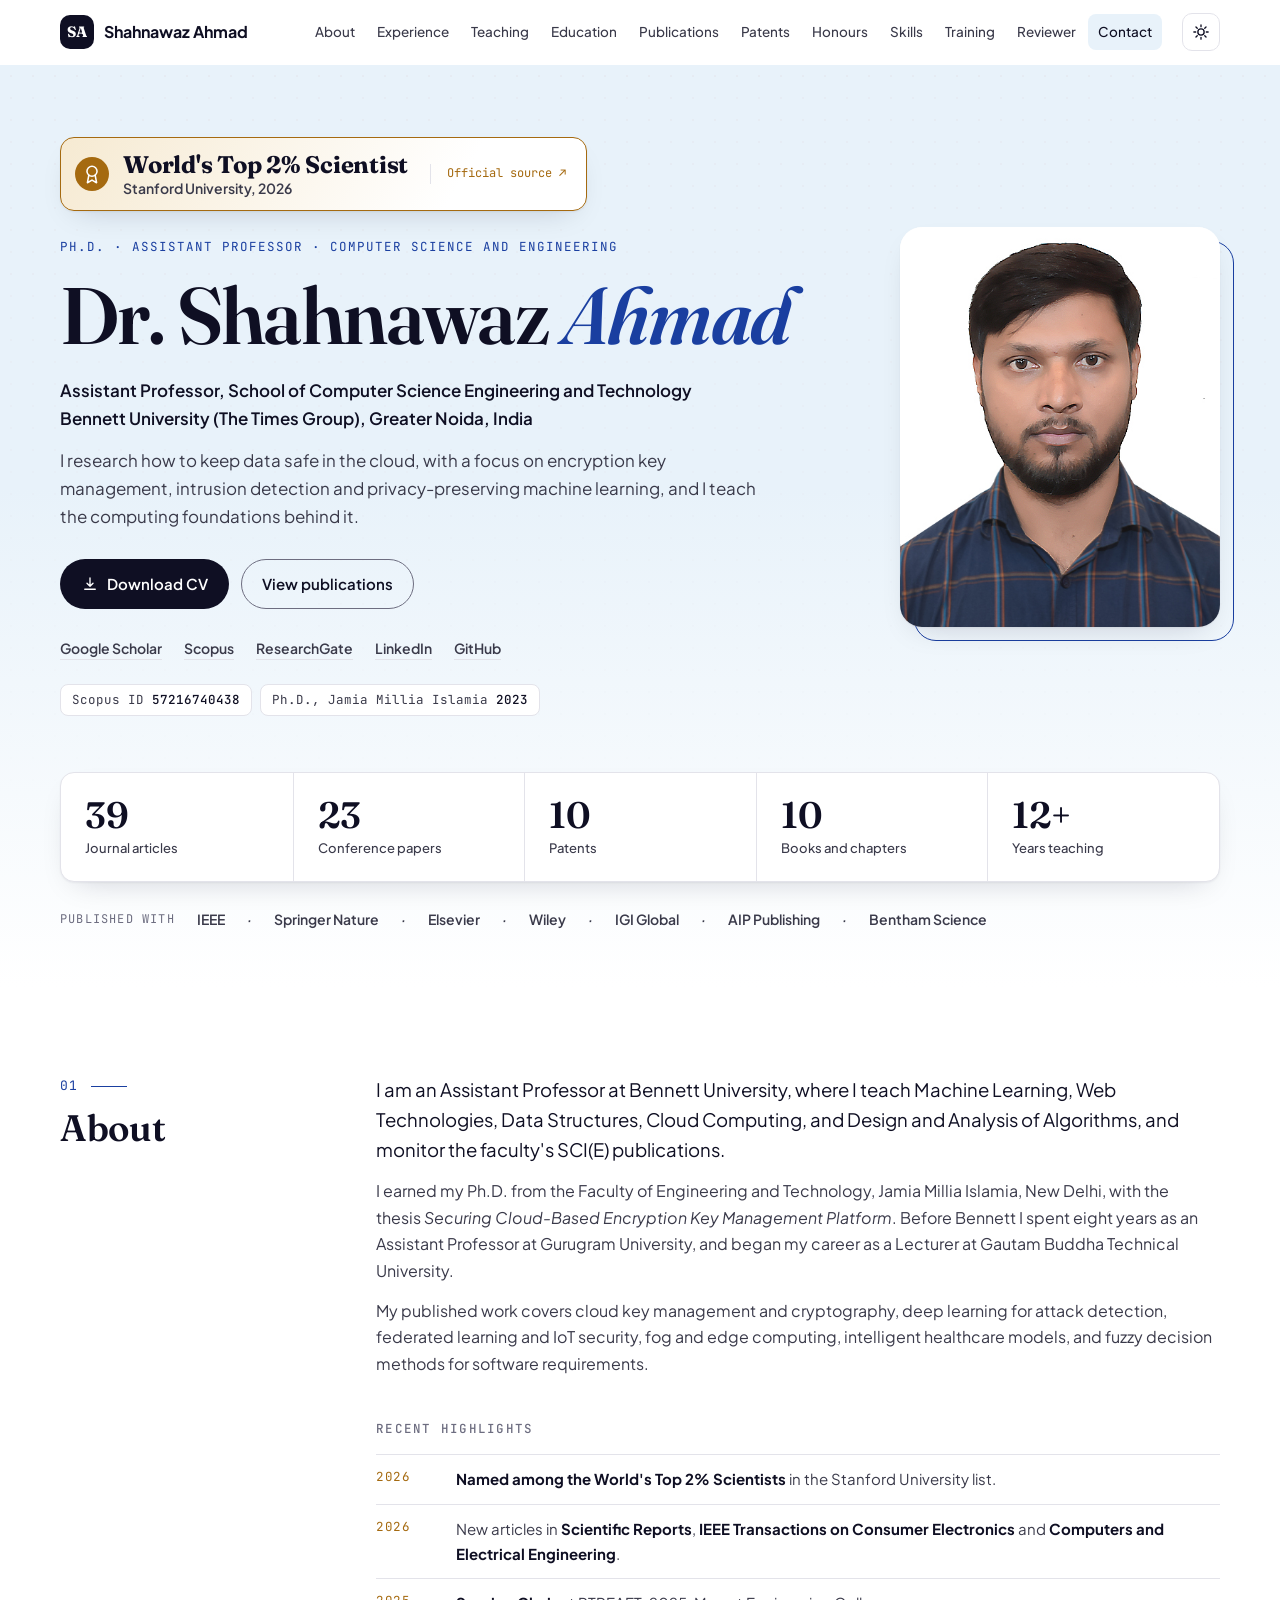
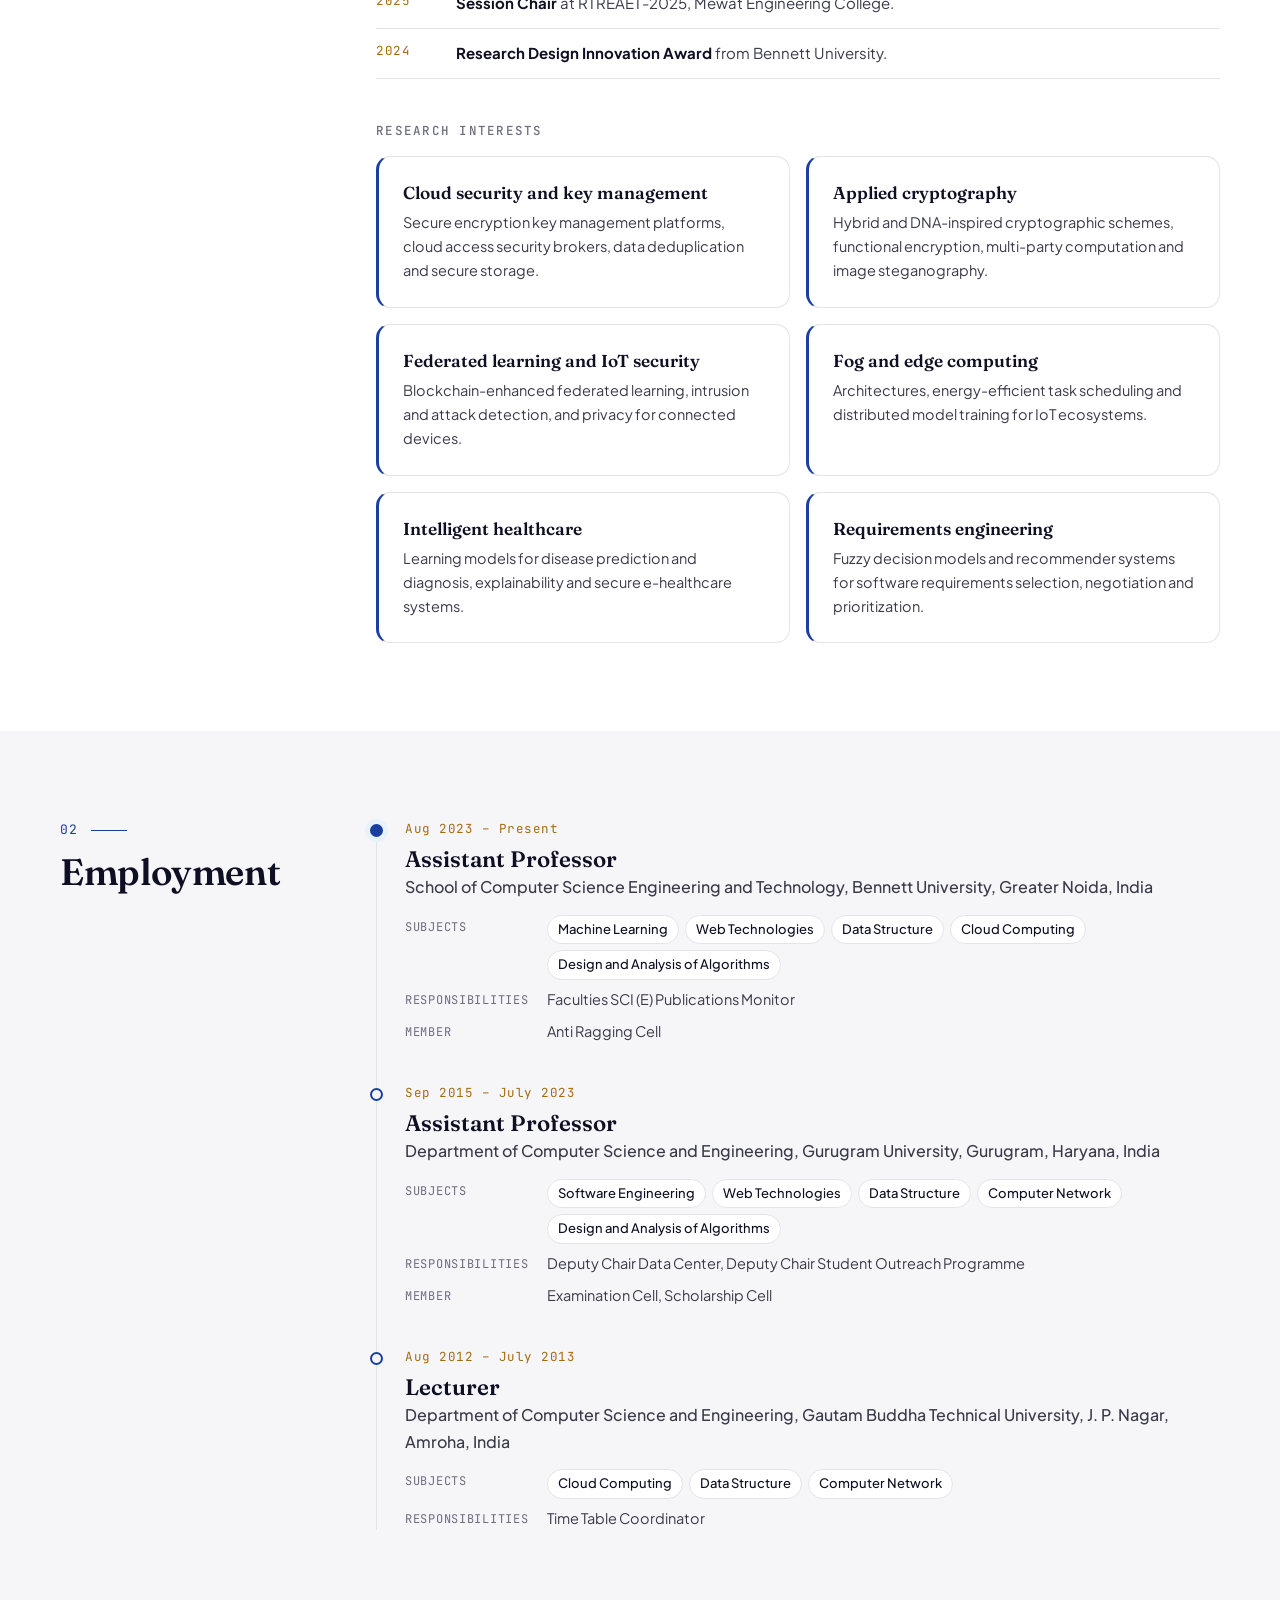
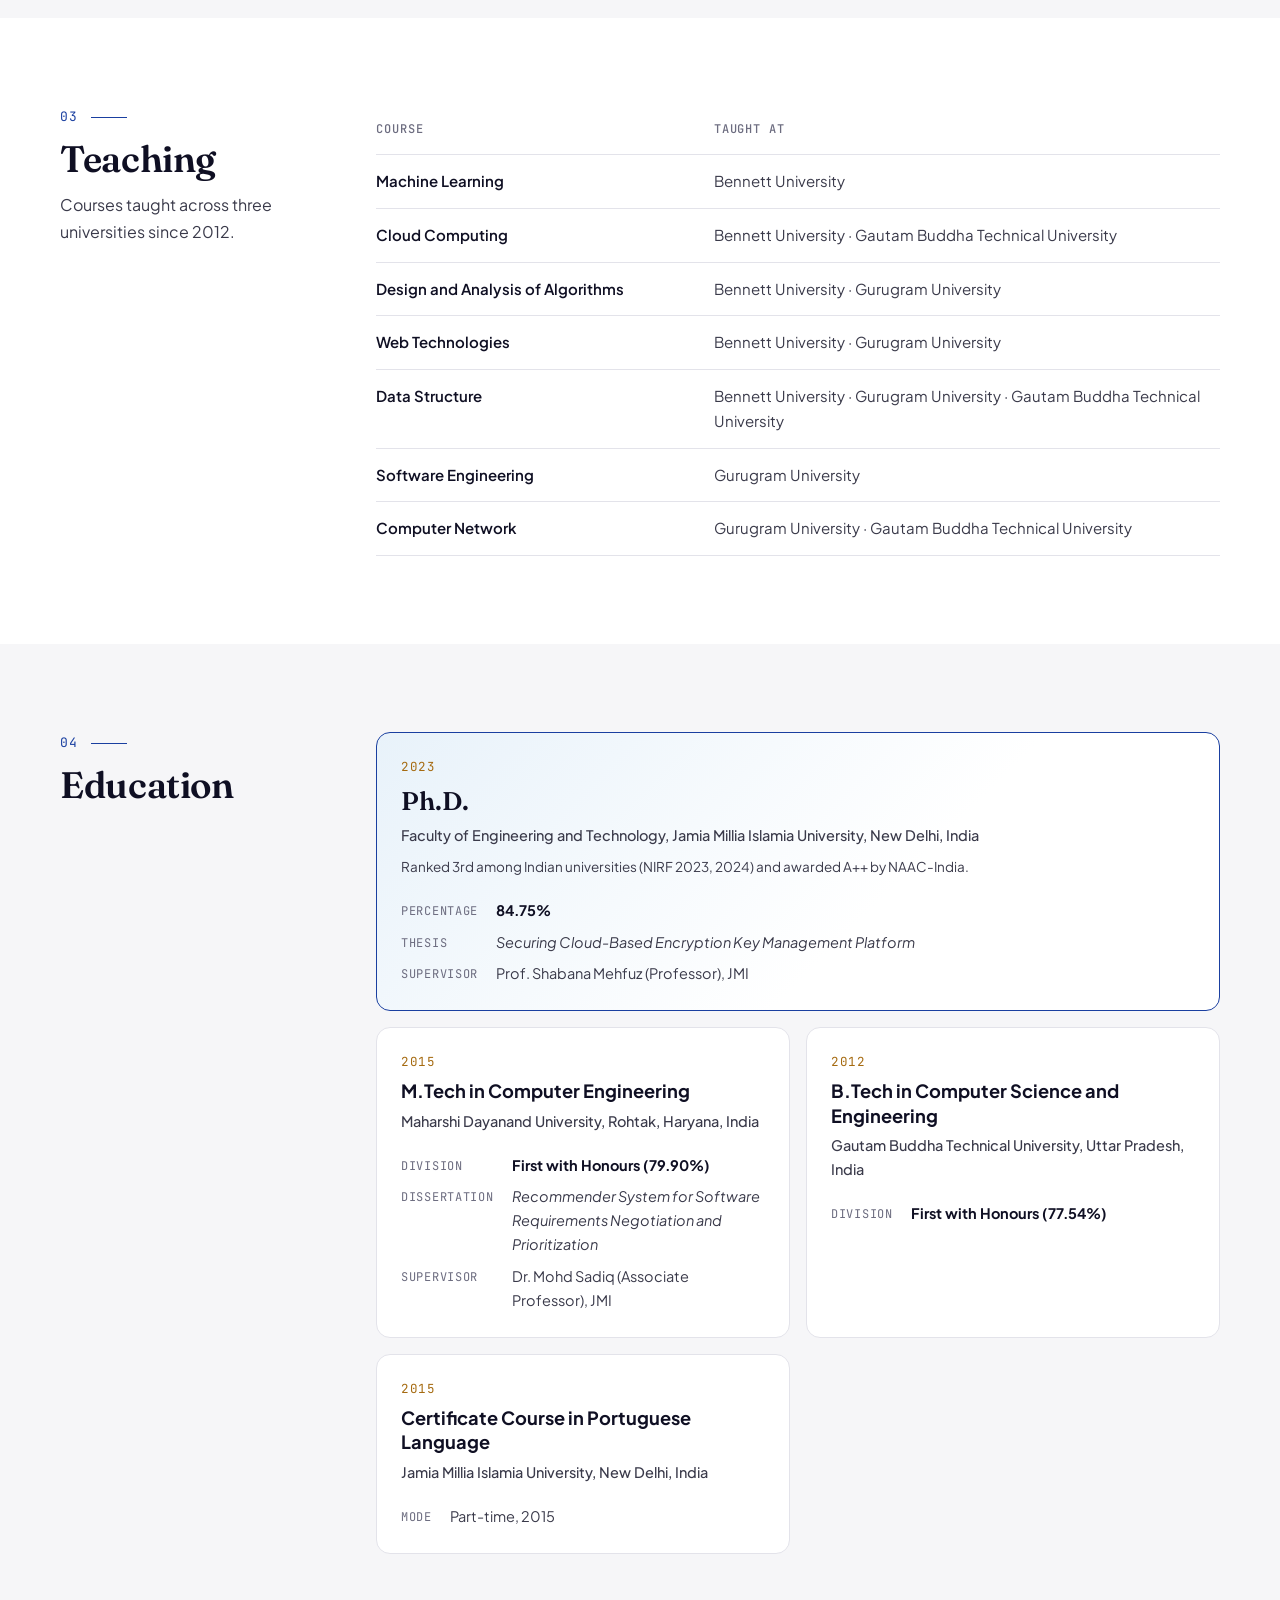
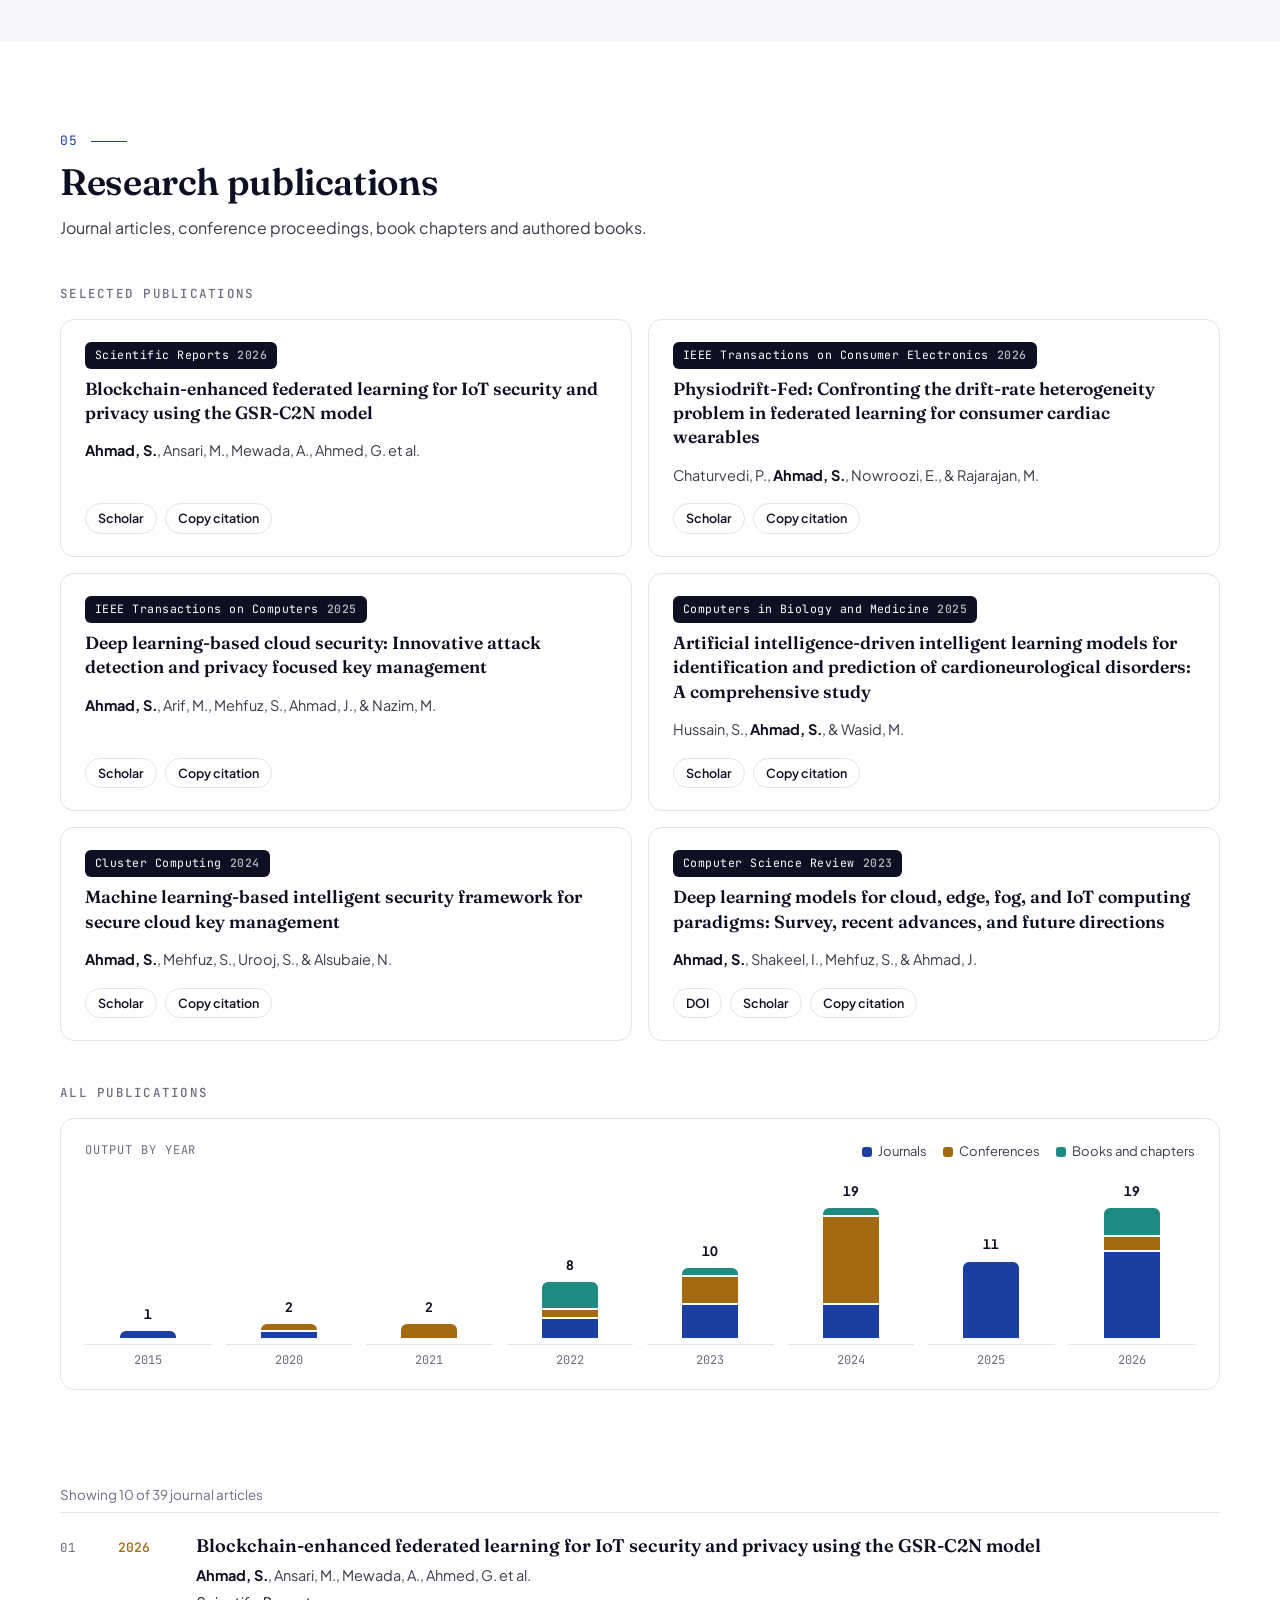
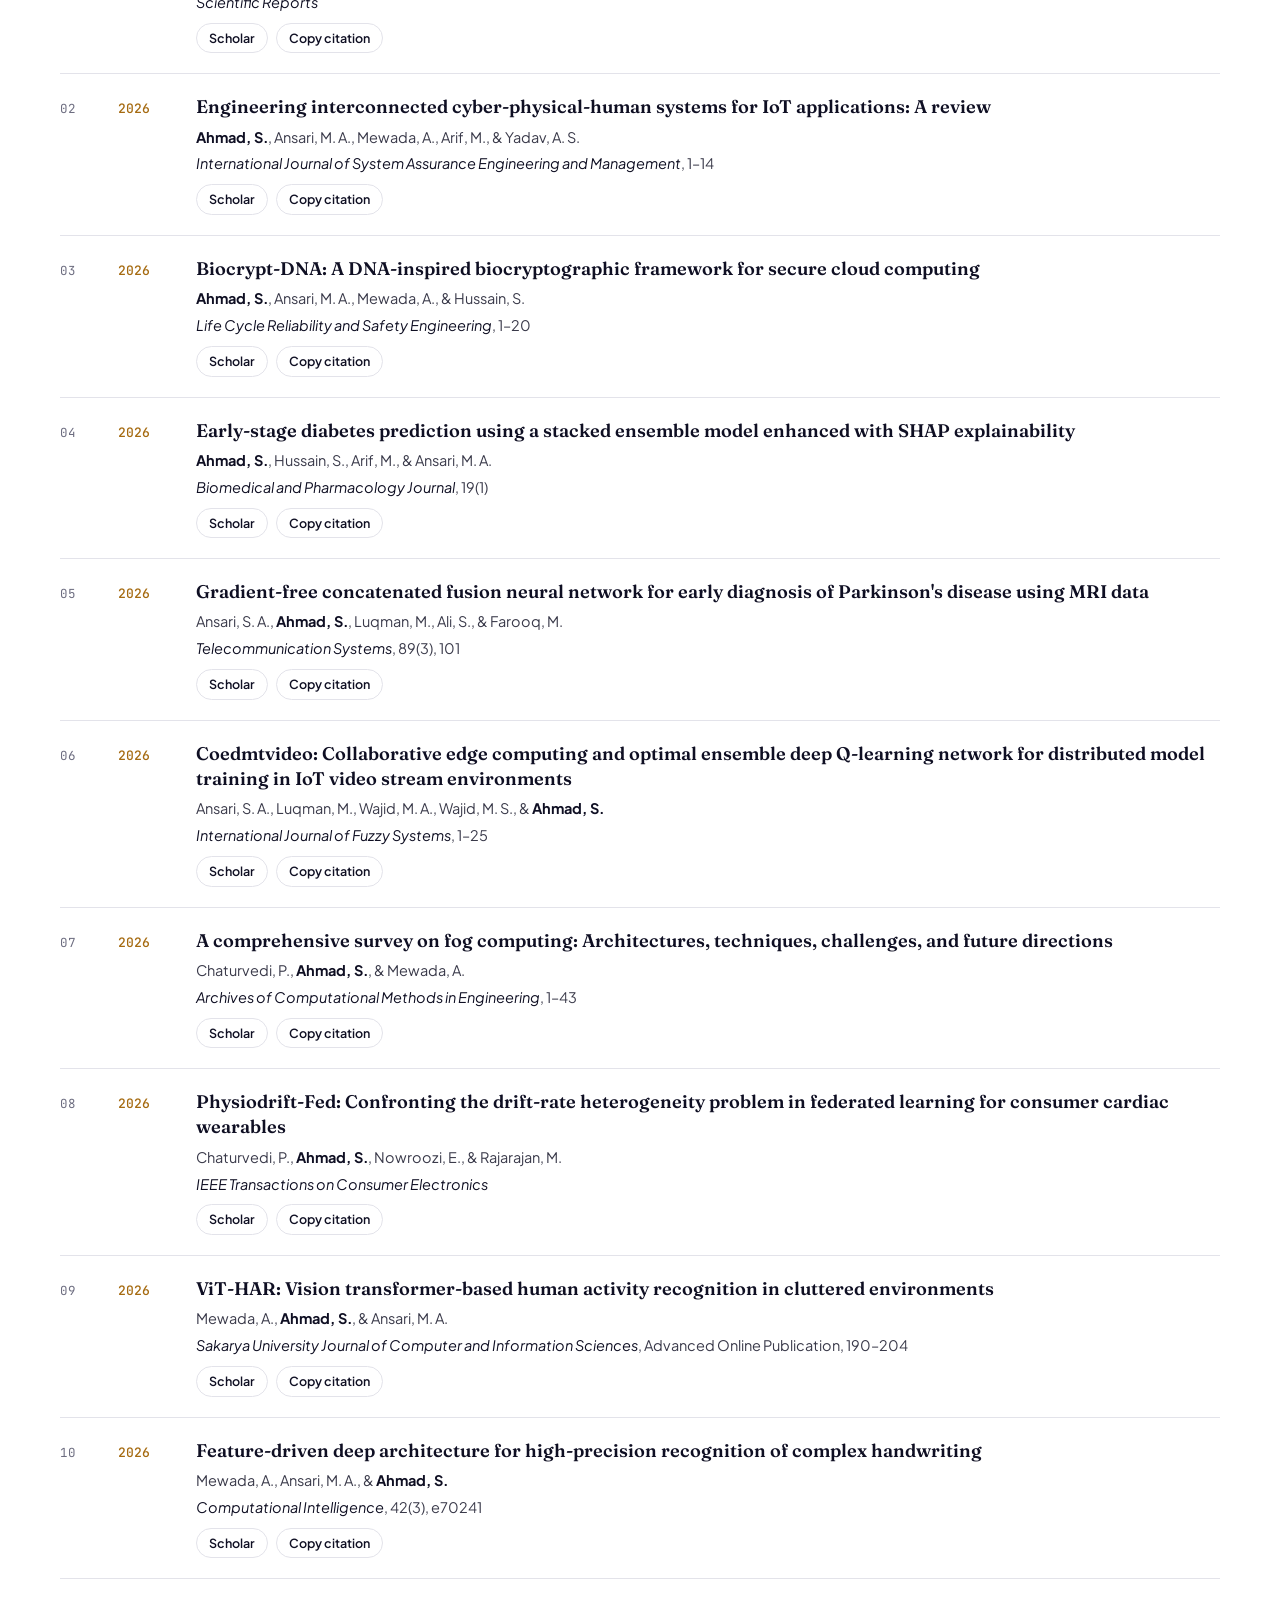
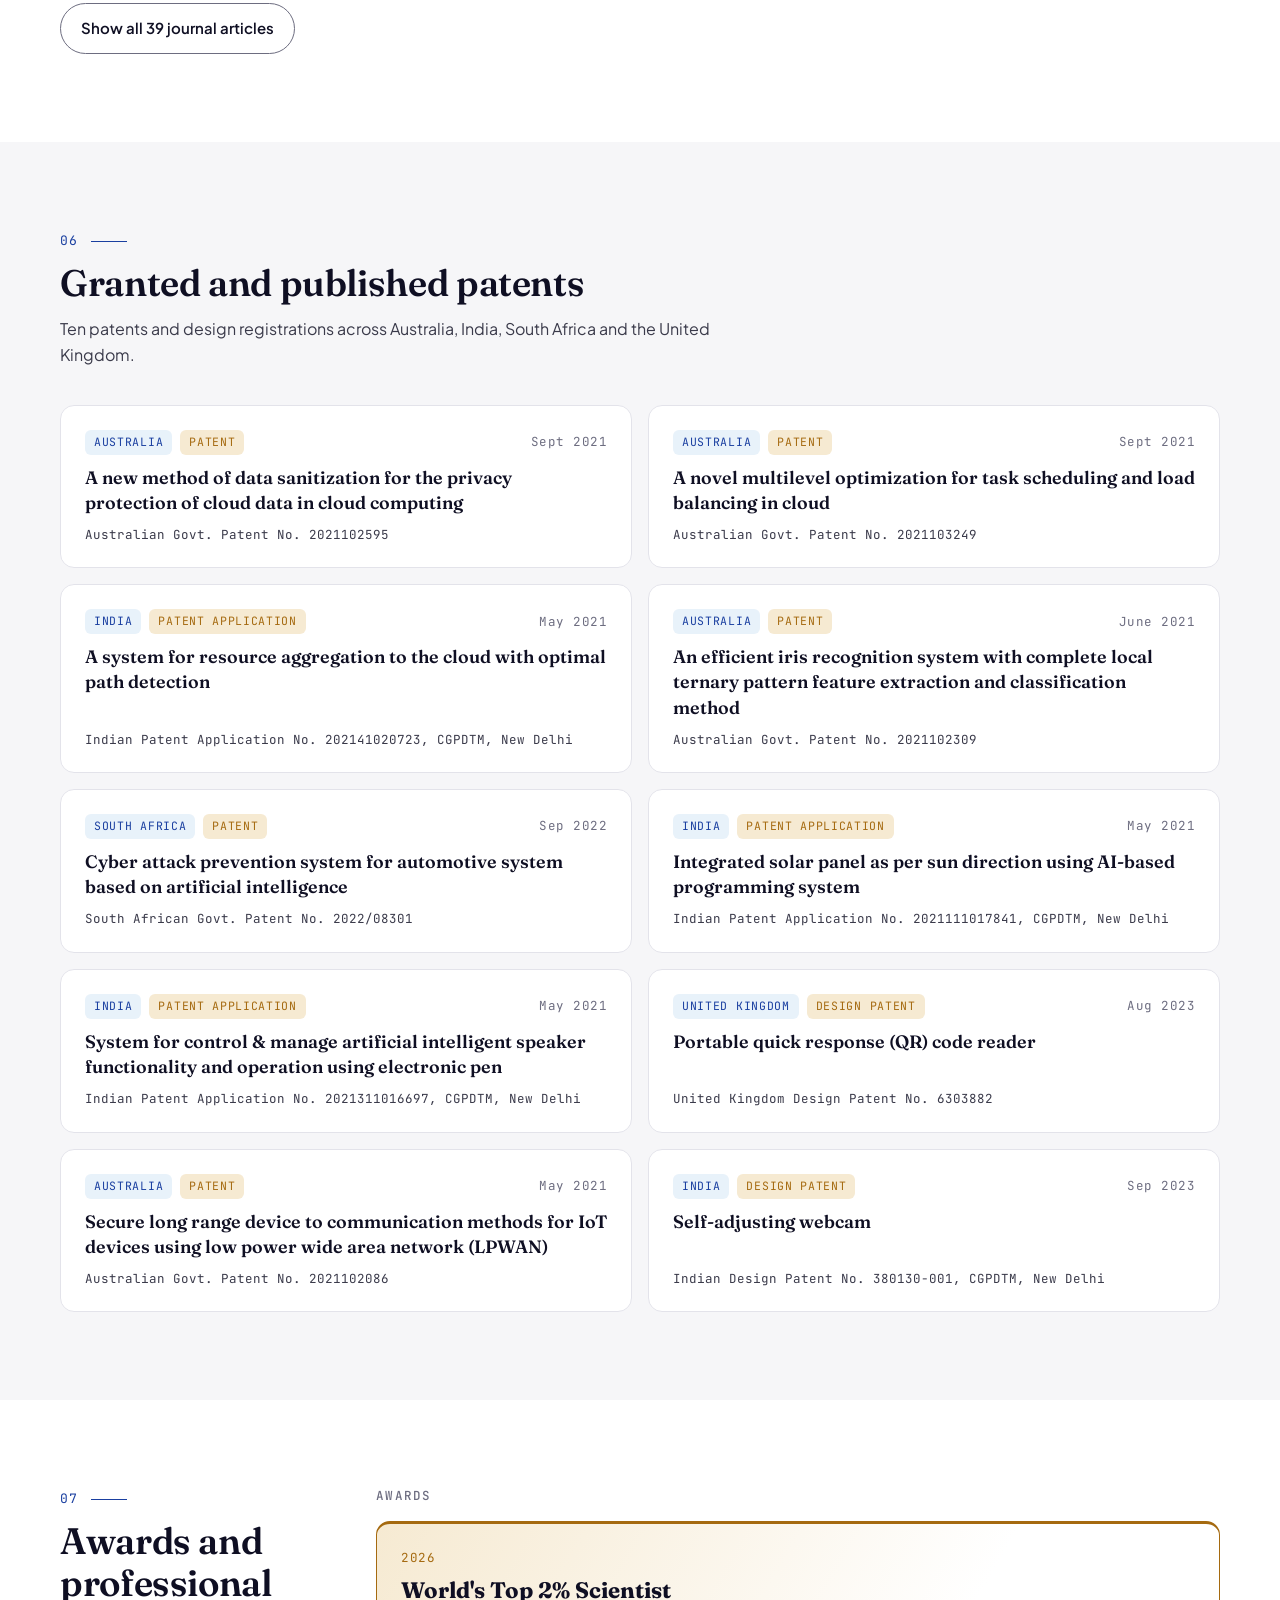
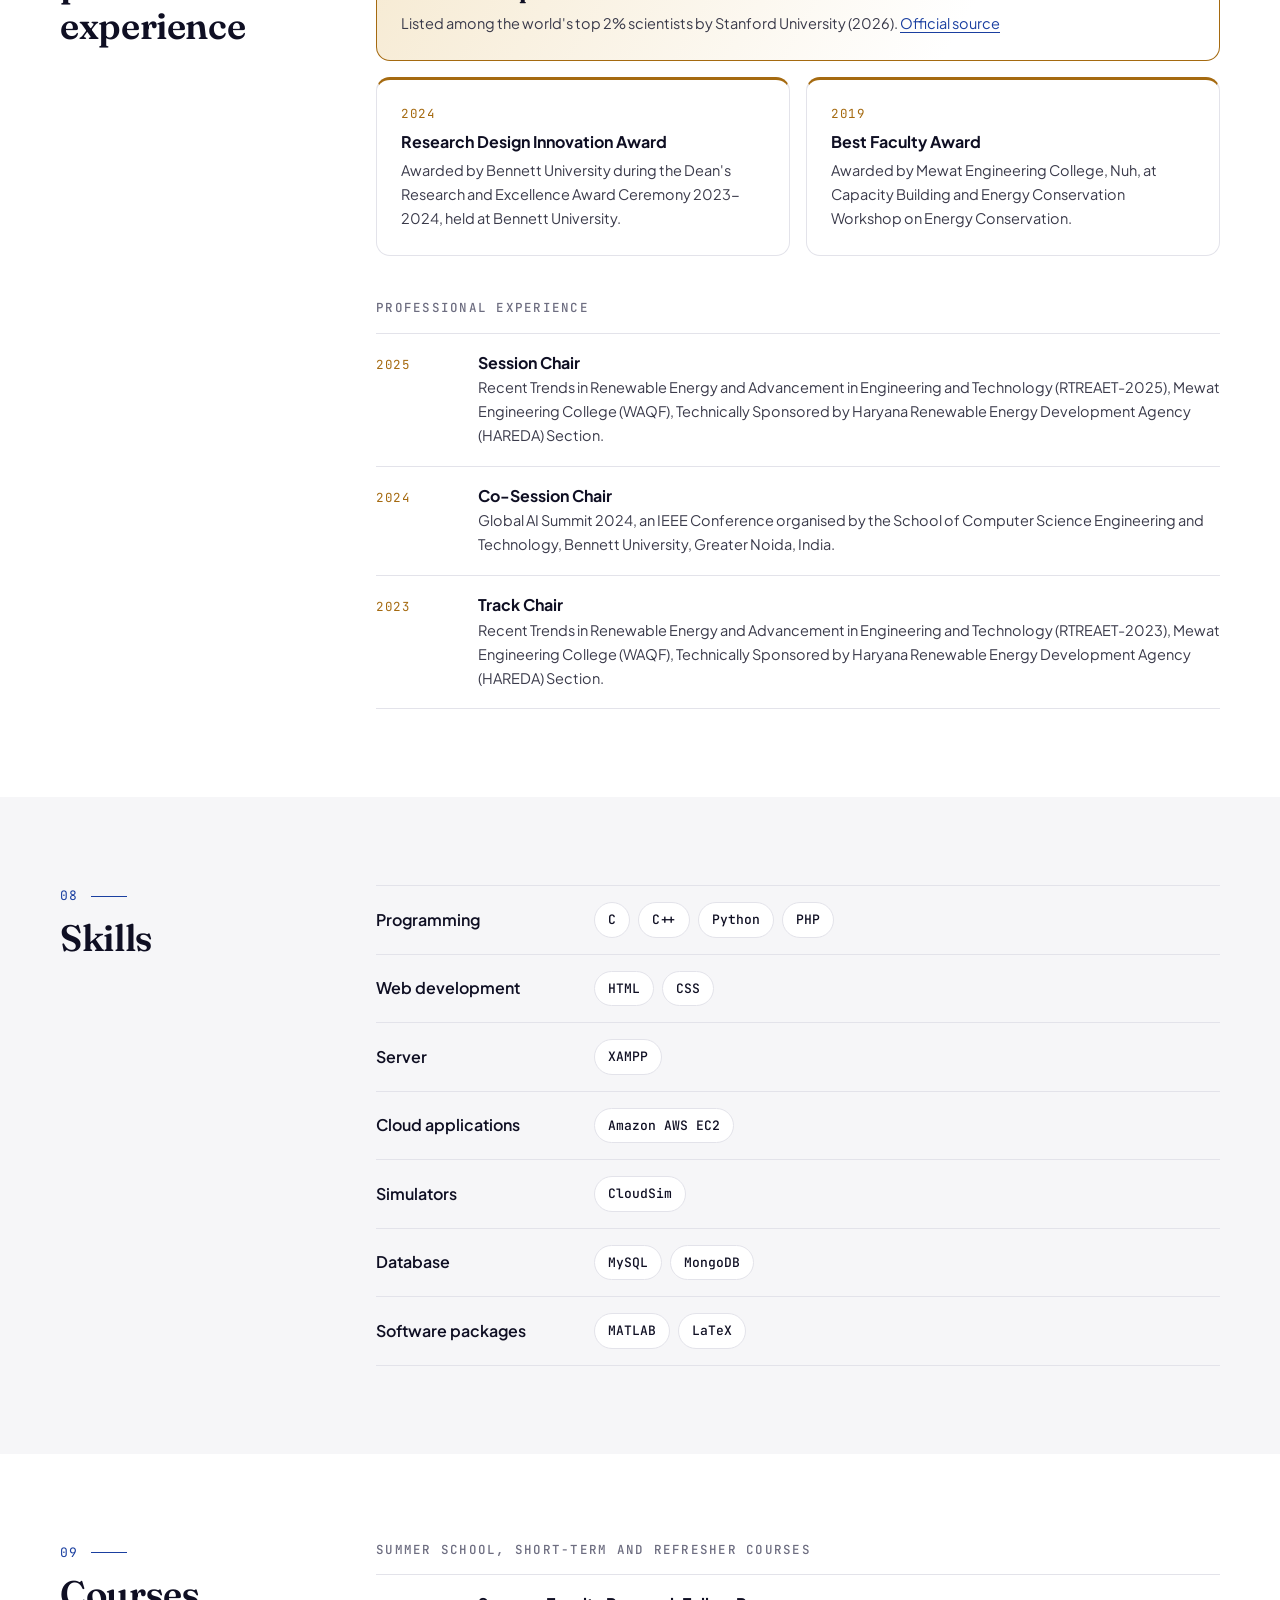
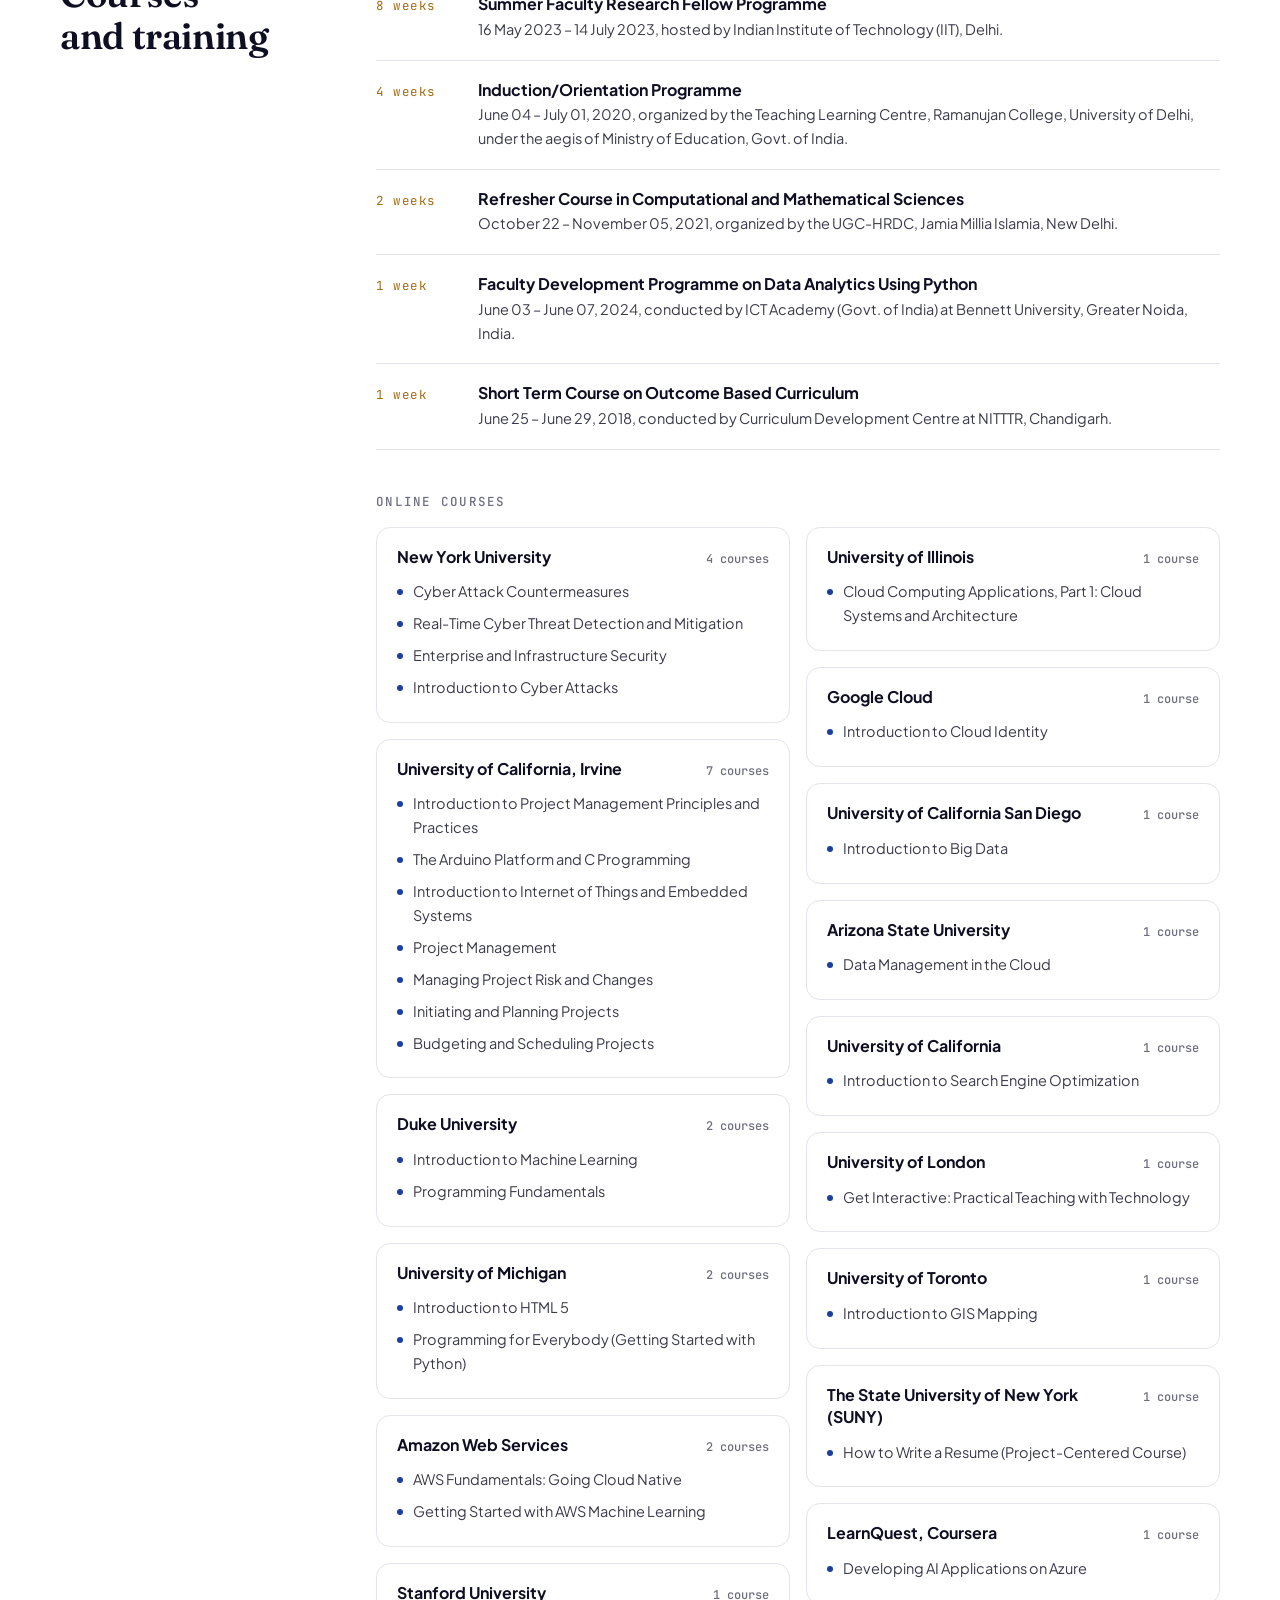
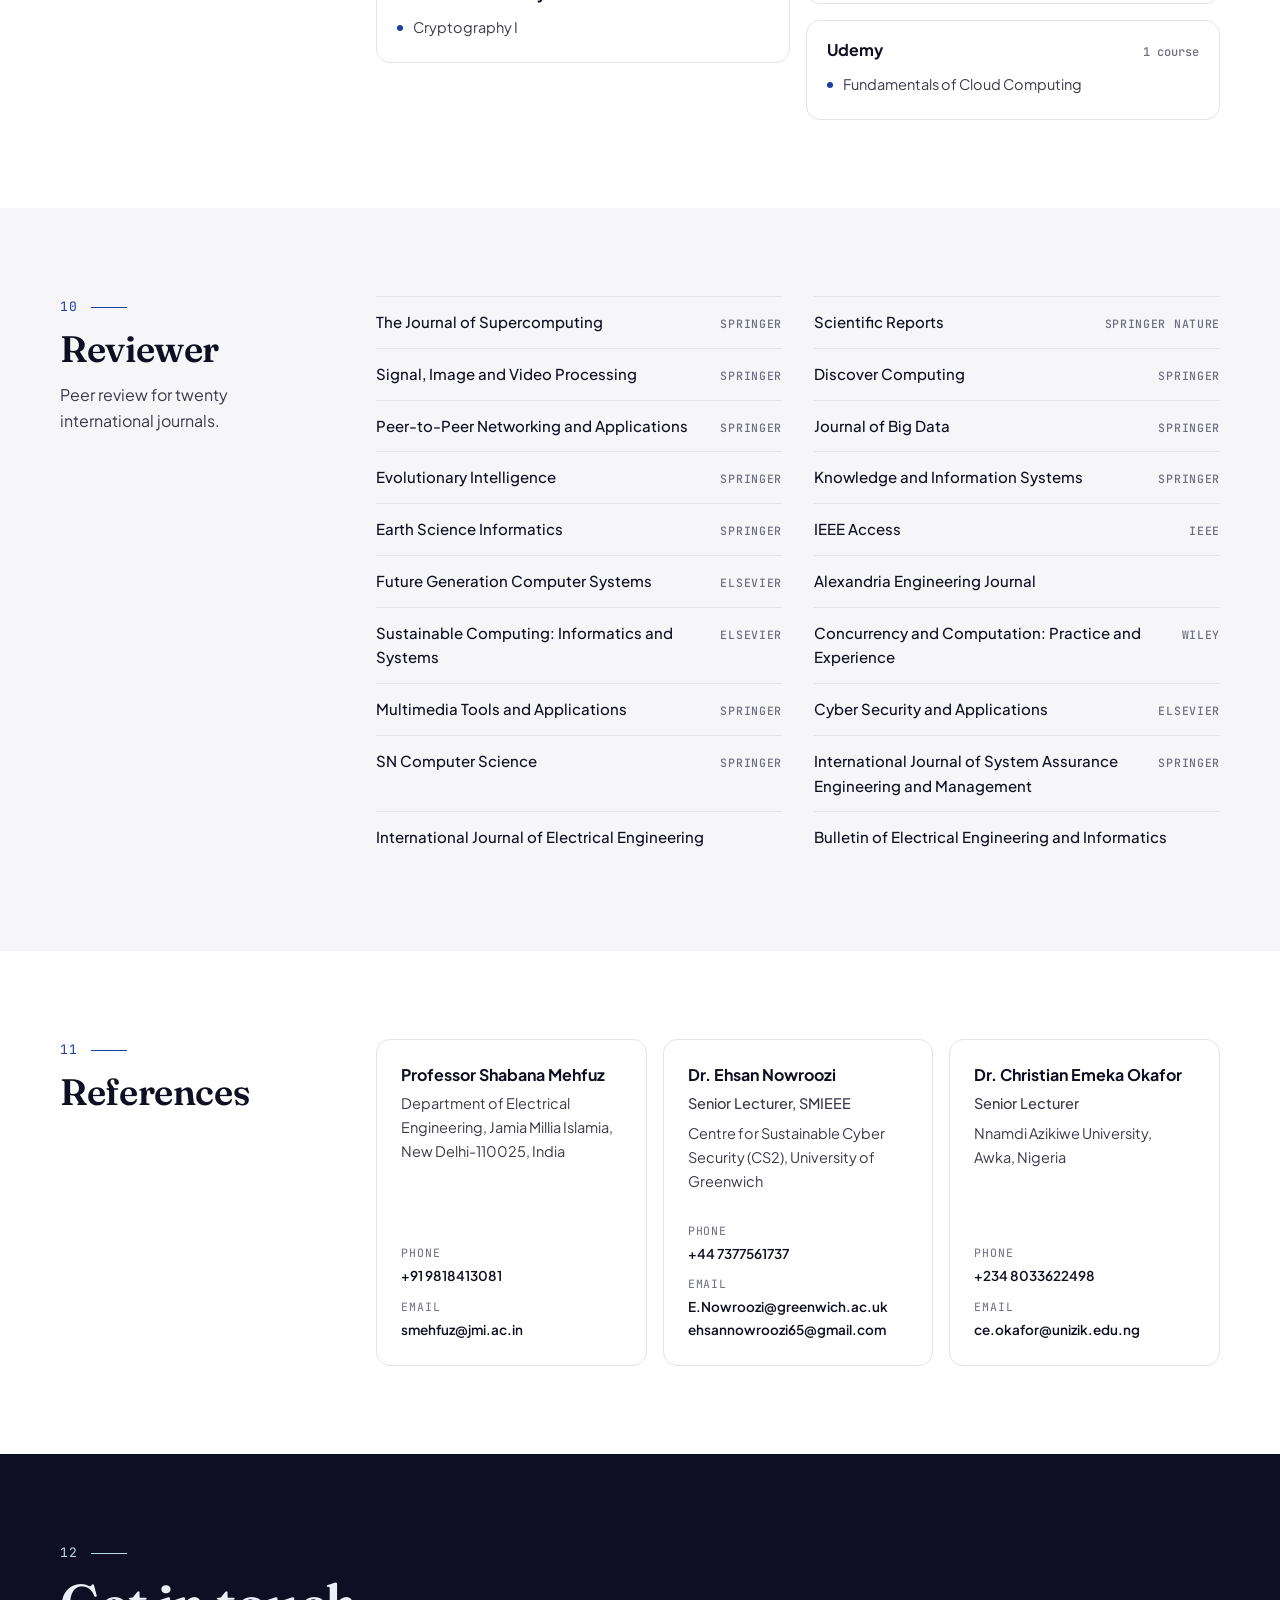
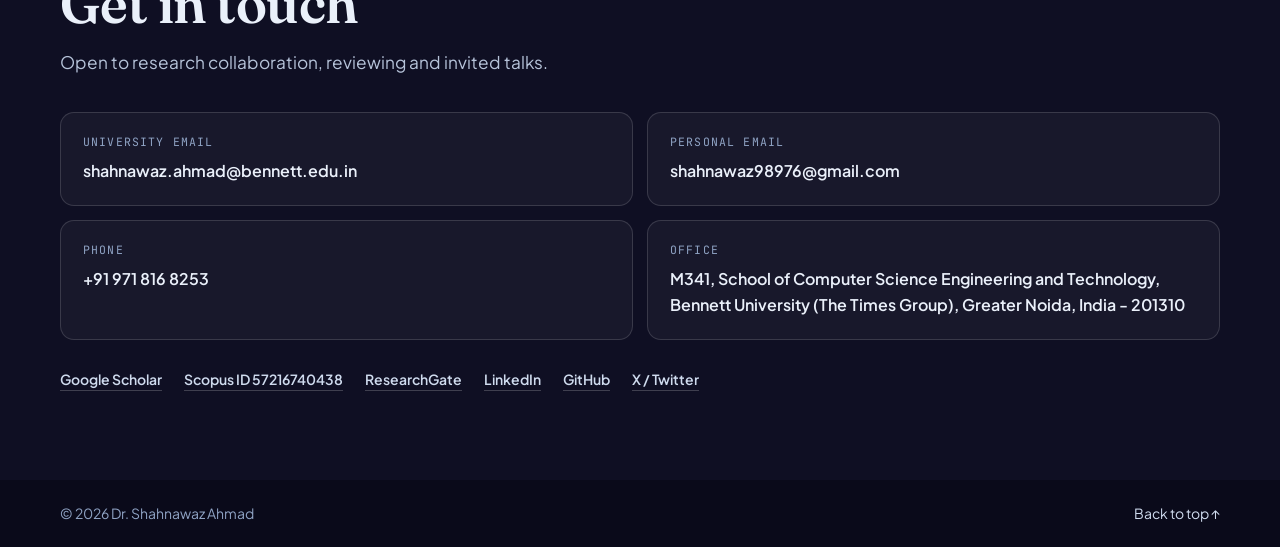
==== commit 29ab7313: "Show referee phone numbers and emails Add contact details to the three reference cards and serve the" ====
--- a/index.html
+++ b/index.html
@@ -516,19 +516,30 @@
             <article class="card">
               <h4>Professor Shabana Mehfuz</h4>
               <p>Department of Electrical Engineering, Jamia Millia Islamia, New Delhi-110025, India</p>
+              <dl class="ref">
+                <dt>Phone</dt><dd><a href="tel:+919818413081">+91 9818413081</a></dd>
+                <dt>Email</dt><dd><a href="mailto:smehfuz@jmi.ac.in">smehfuz@jmi.ac.in</a></dd>
+              </dl>
             </article>
             <article class="card">
               <h4>Dr. Ehsan Nowroozi</h4>
               <p class="where">Senior Lecturer, SMIEEE</p>
               <p>Centre for Sustainable Cyber Security (CS2), University of Greenwich</p>
+              <dl class="ref">
+                <dt>Phone</dt><dd><a href="tel:+447377561737">+44 7377561737</a></dd>
+                <dt>Email</dt><dd><a href="mailto:E.Nowroozi@greenwich.ac.uk">E.Nowroozi@greenwich.ac.uk</a><a href="mailto:ehsannowroozi65@gmail.com">ehsannowroozi65@gmail.com</a></dd>
+              </dl>
             </article>
             <article class="card">
               <h4>Dr. Christian Emeka Okafor</h4>
               <p class="where">Senior Lecturer</p>
               <p>Nnamdi Azikiwe University, Awka, Nigeria</p>
-            </article>
-          </div>
-          <p class="note">Referee contact details are available on request.</p>
+              <dl class="ref">
+                <dt>Phone</dt><dd><a href="tel:+2348033622498">+234 8033622498</a></dd>
+                <dt>Email</dt><dd><a href="mailto:ce.okafor@unizik.edu.ng">ce.okafor@unizik.edu.ng</a></dd>
+              </dl>
+            </article>
+          </div>
         </div>
       </div>
     </section>
--- a/css/style.css
+++ b/css/style.css
@@ -557,3 +557,18 @@
 @media (max-width: 700px) {
   .selected { grid-template-columns: 1fr; }
 }
+
+/* Phones: honour badge first, then photo; keep the last teaching divider */
+@media (max-width: 700px) {
+  .hero-grid { gap: 0; }
+  .hero-copy { display: contents; }
+  .honour { order: -2; justify-self: start; }
+  .hero-photo { order: -1; grid-row: auto; margin-bottom: 30px; }
+  .teach tr:last-child td:first-child { border-top: 1px solid var(--line); }
+}
+
+/* Referee contact details */
+.ref { margin-top: auto; padding-top: 14px; display: grid; gap: 2px; font-size: 13.5px; }
+.ref dt { font-family: var(--mono); font-size: 11.5px; letter-spacing: .08em; text-transform: uppercase; color: var(--ink-3); margin-top: 8px; }
+.ref dd a { display: block; color: var(--ink); font-weight: 600; text-decoration: none; overflow-wrap: anywhere; }
+.ref dd a:hover { color: var(--accent); text-decoration: underline; }
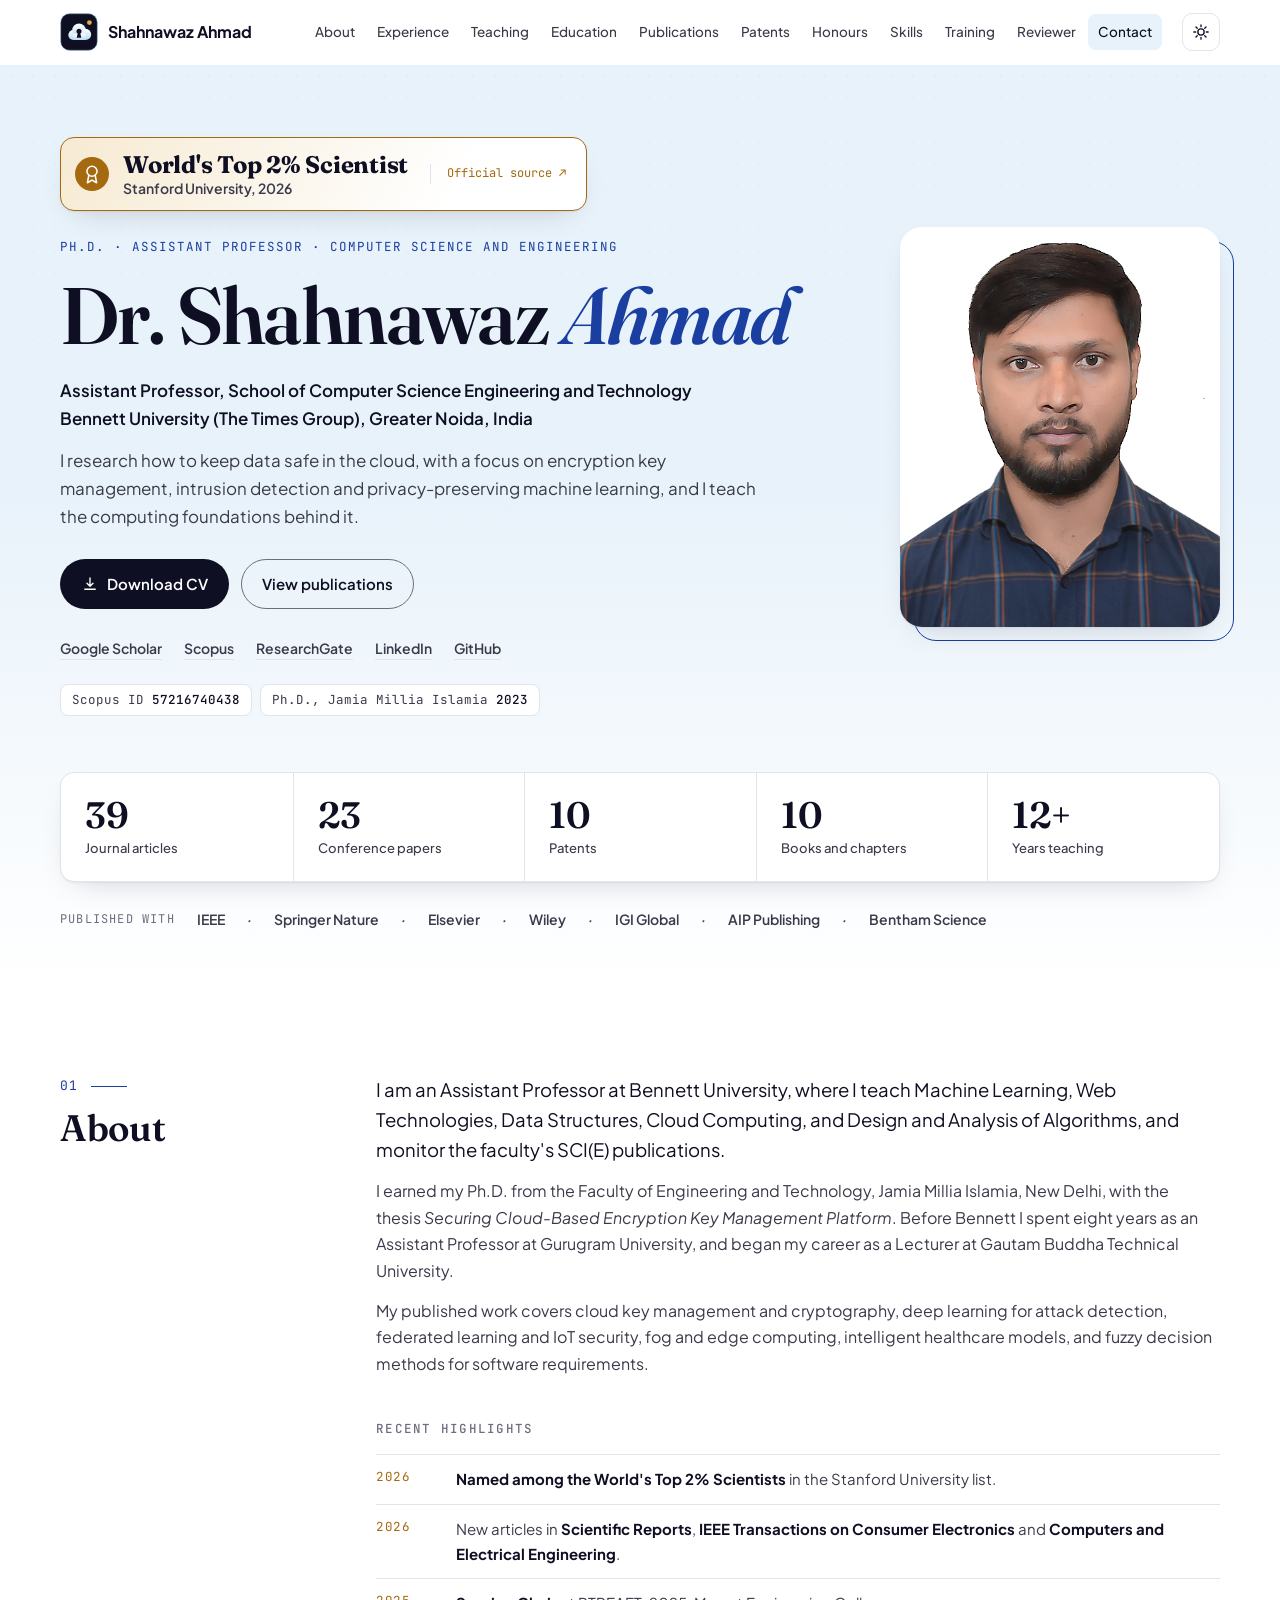
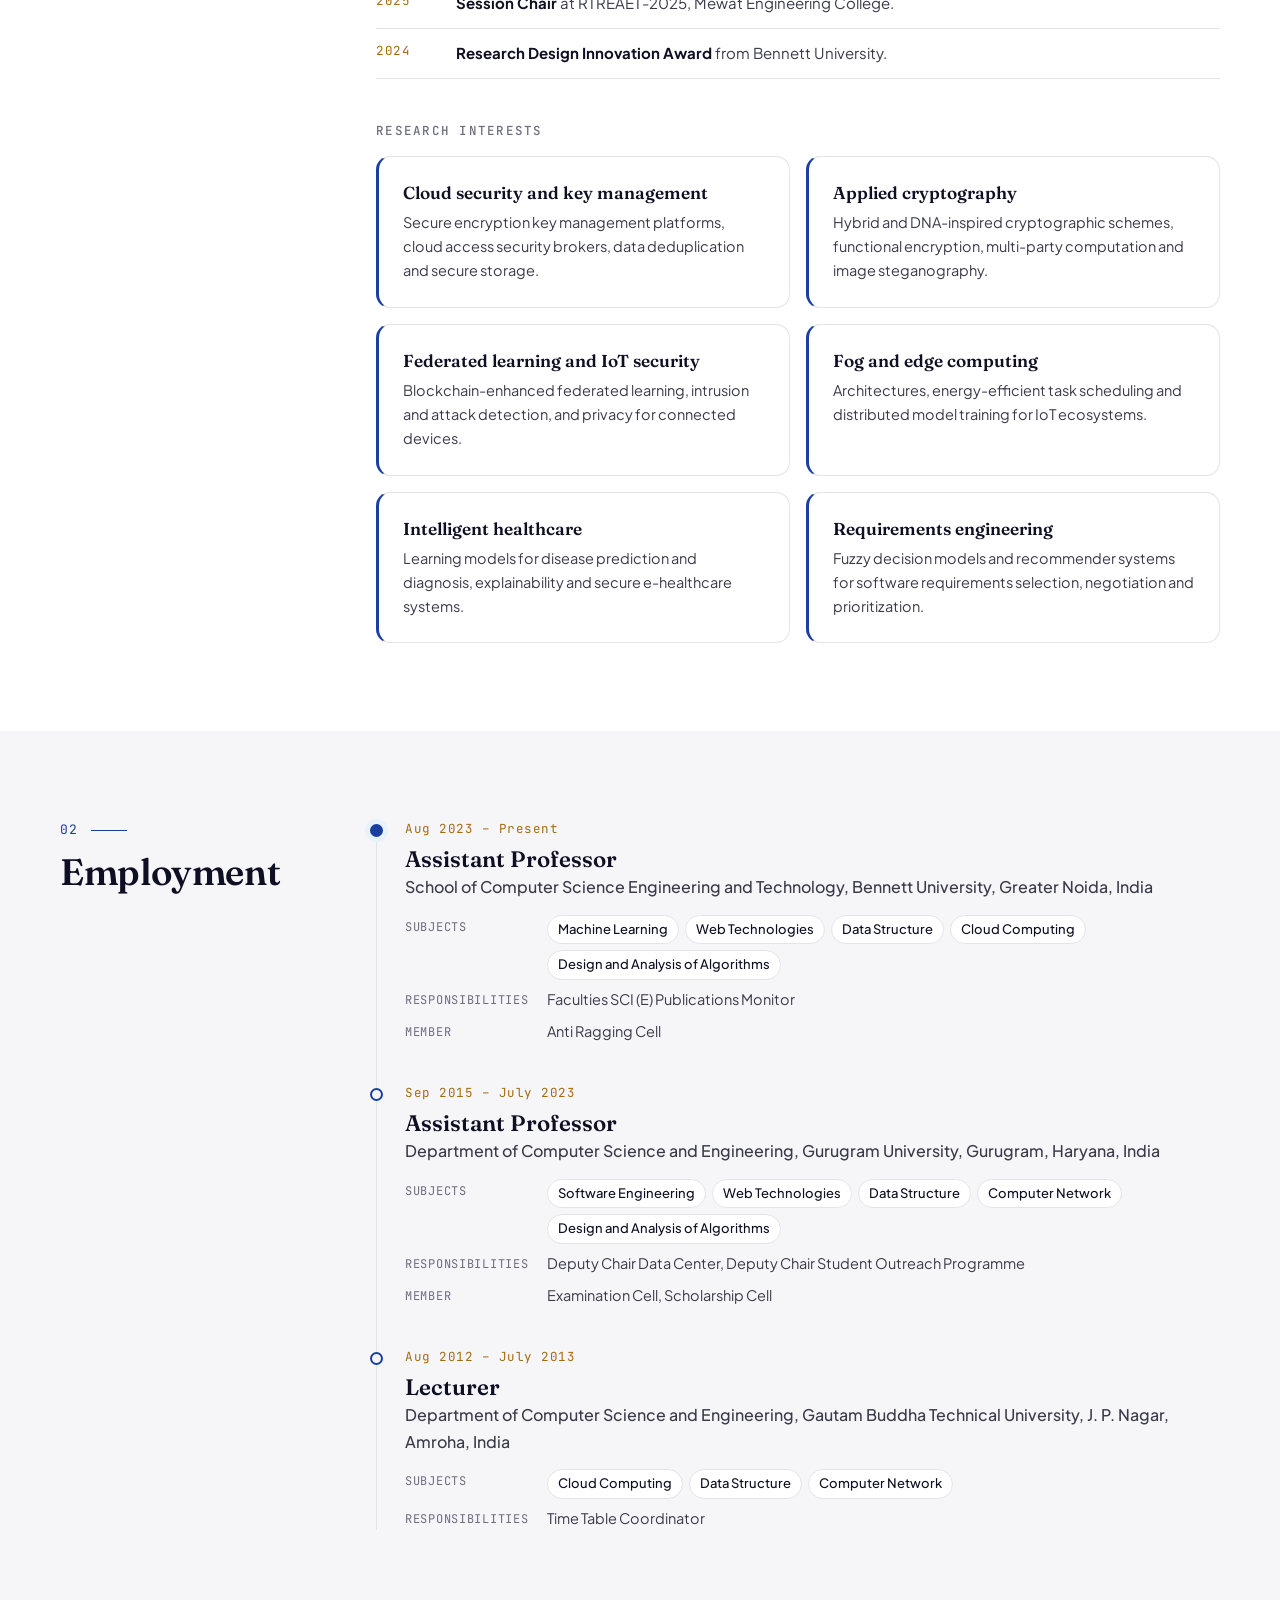
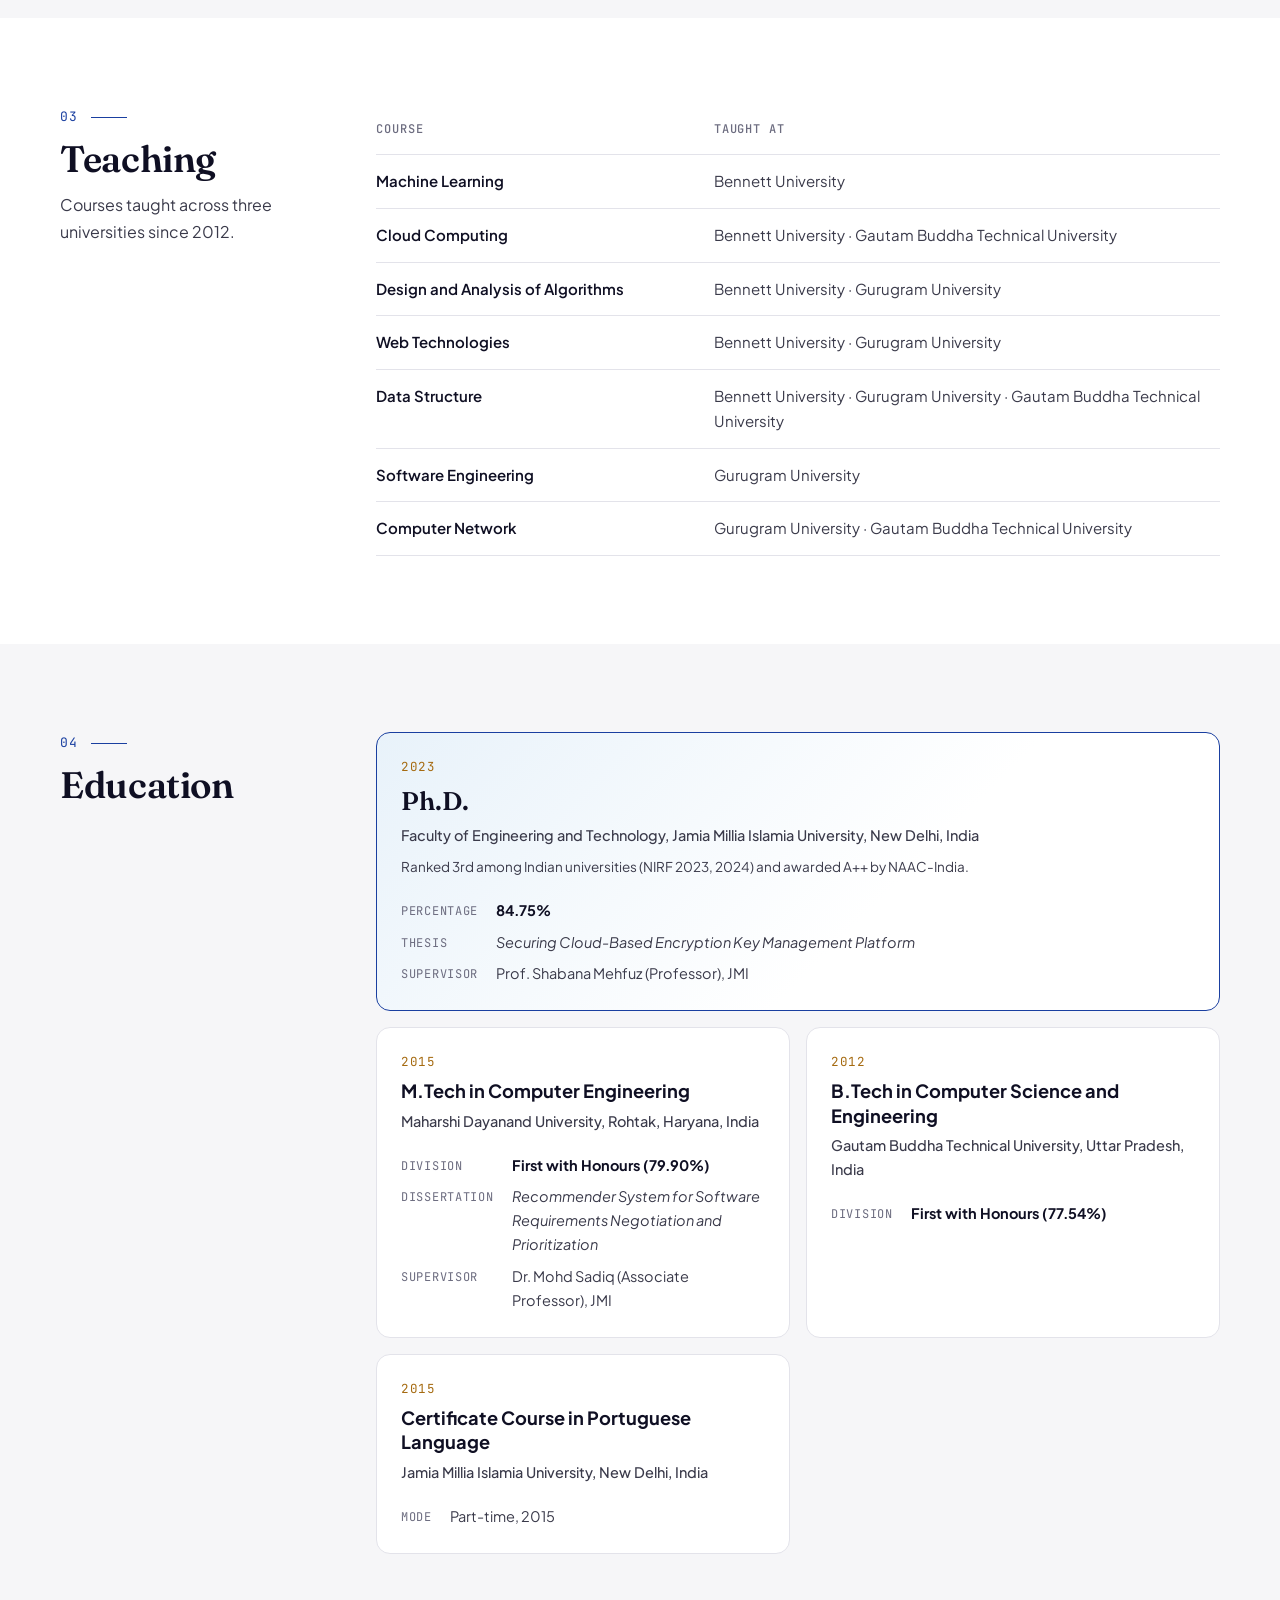
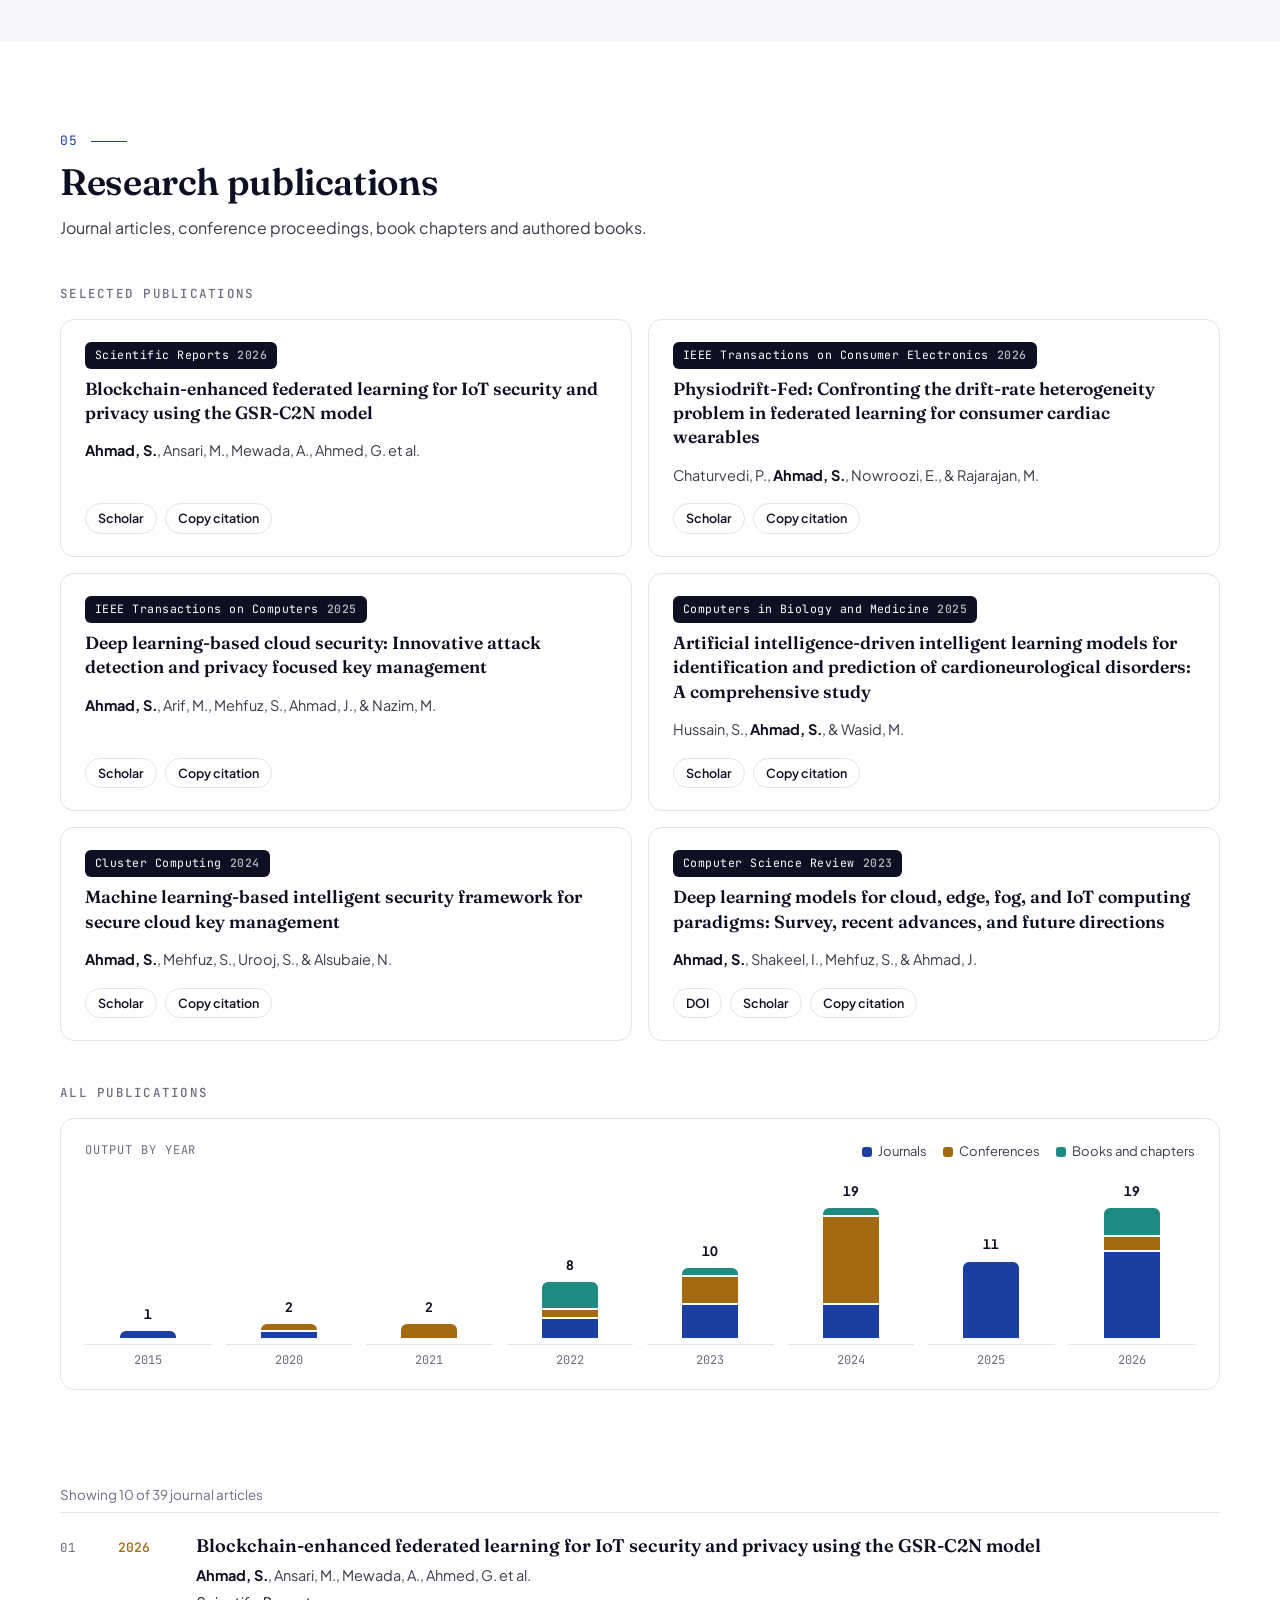
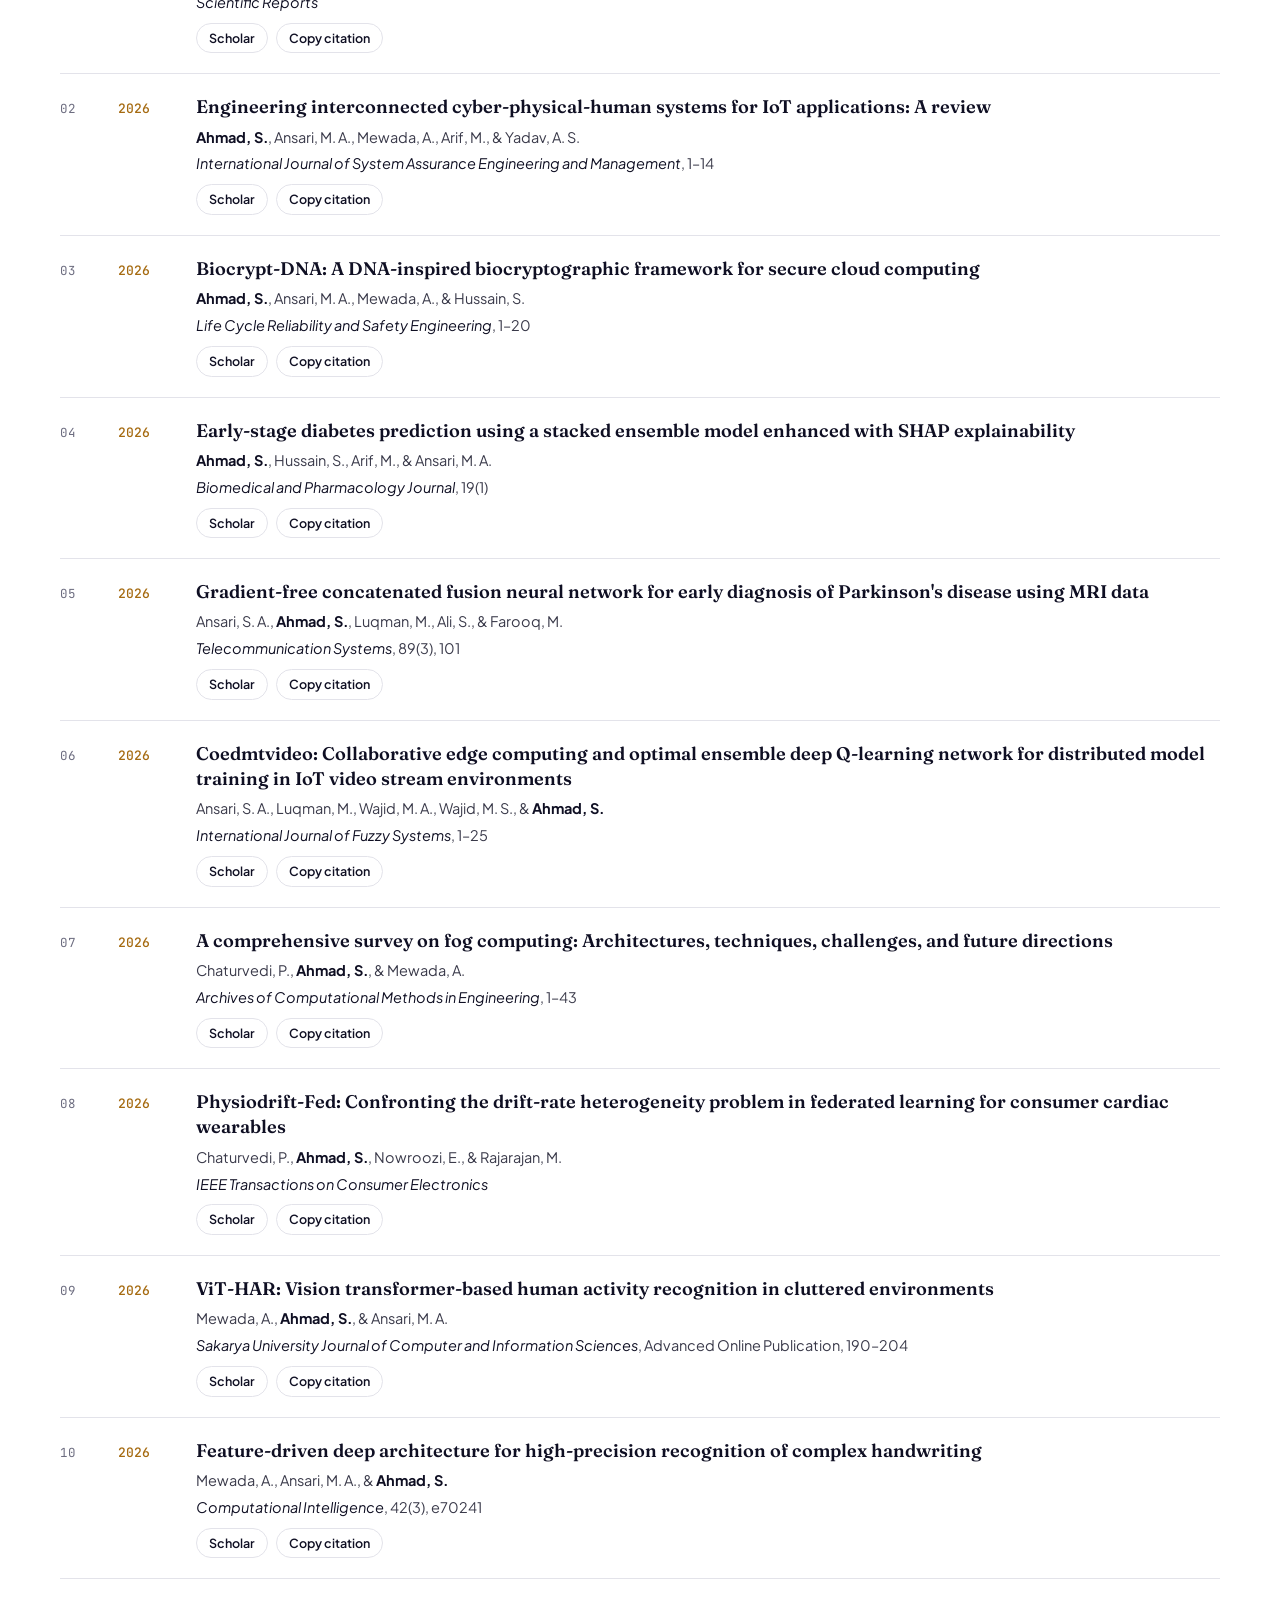
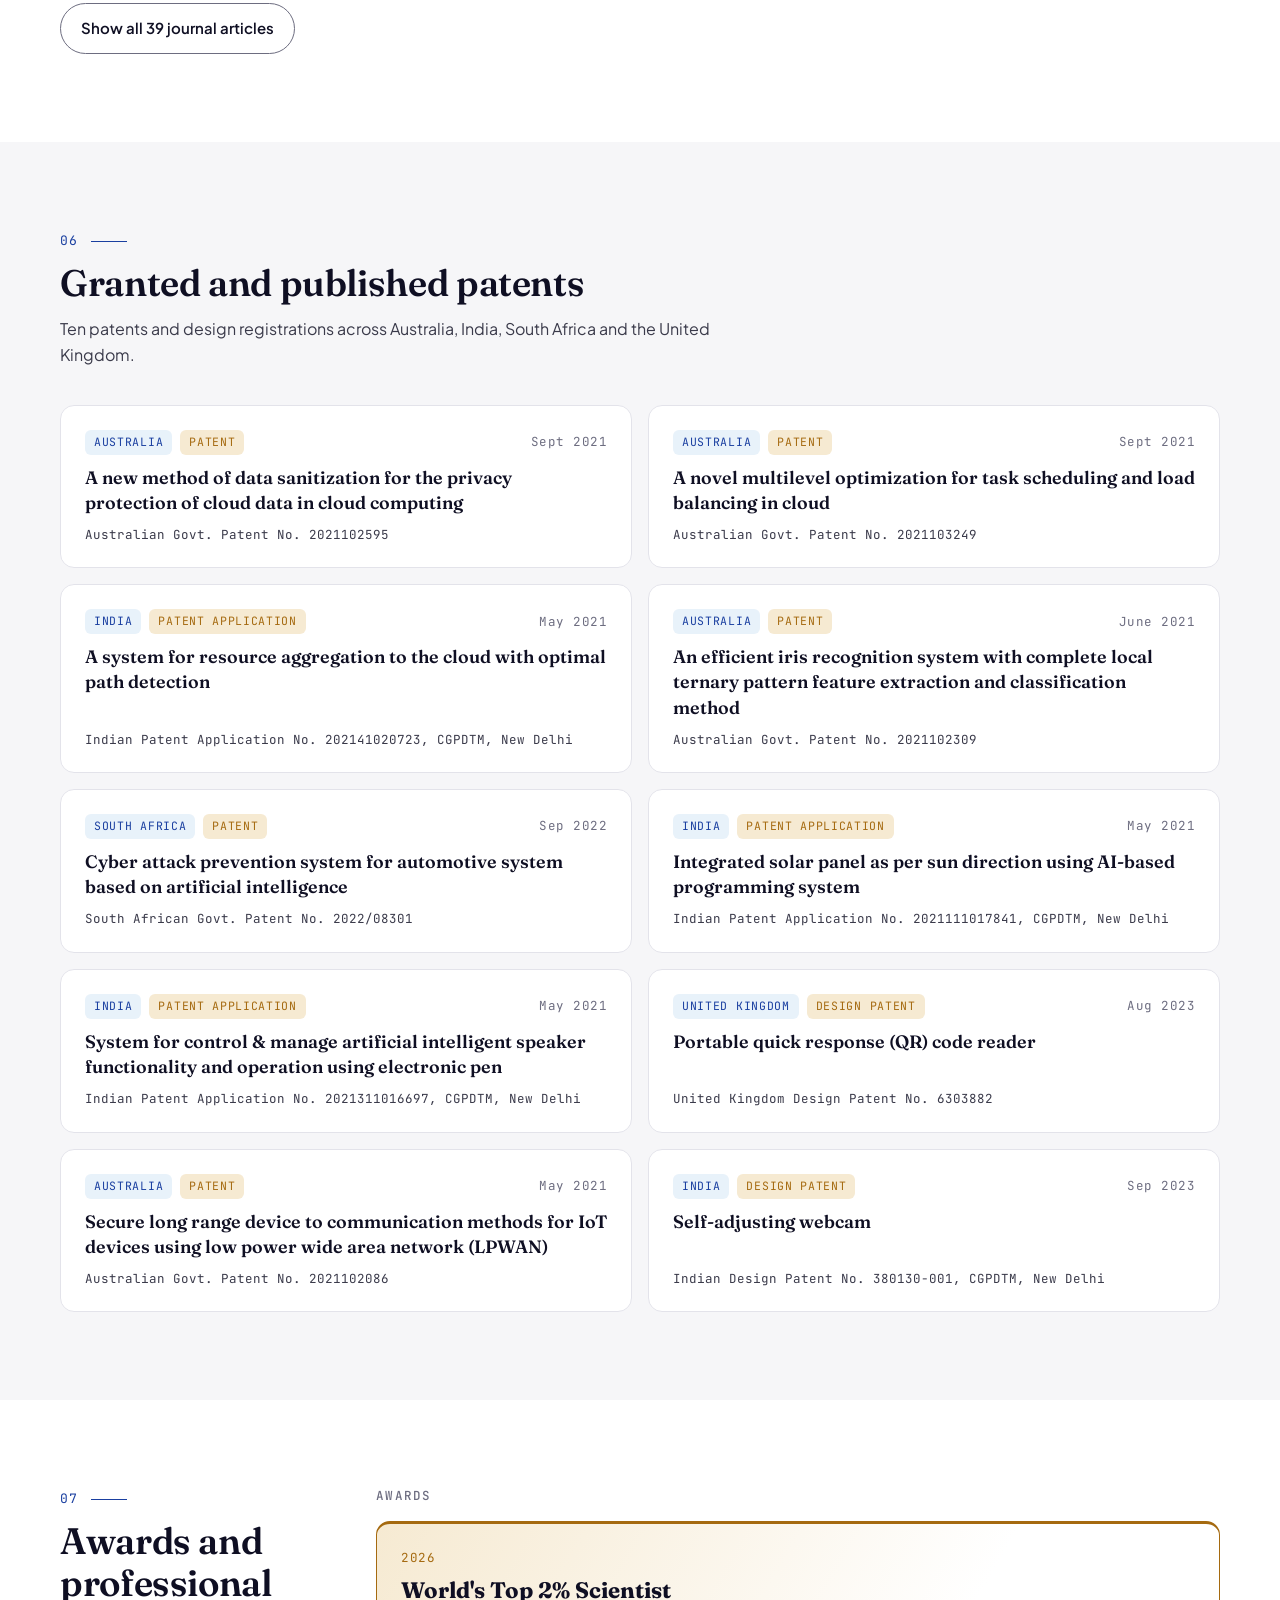
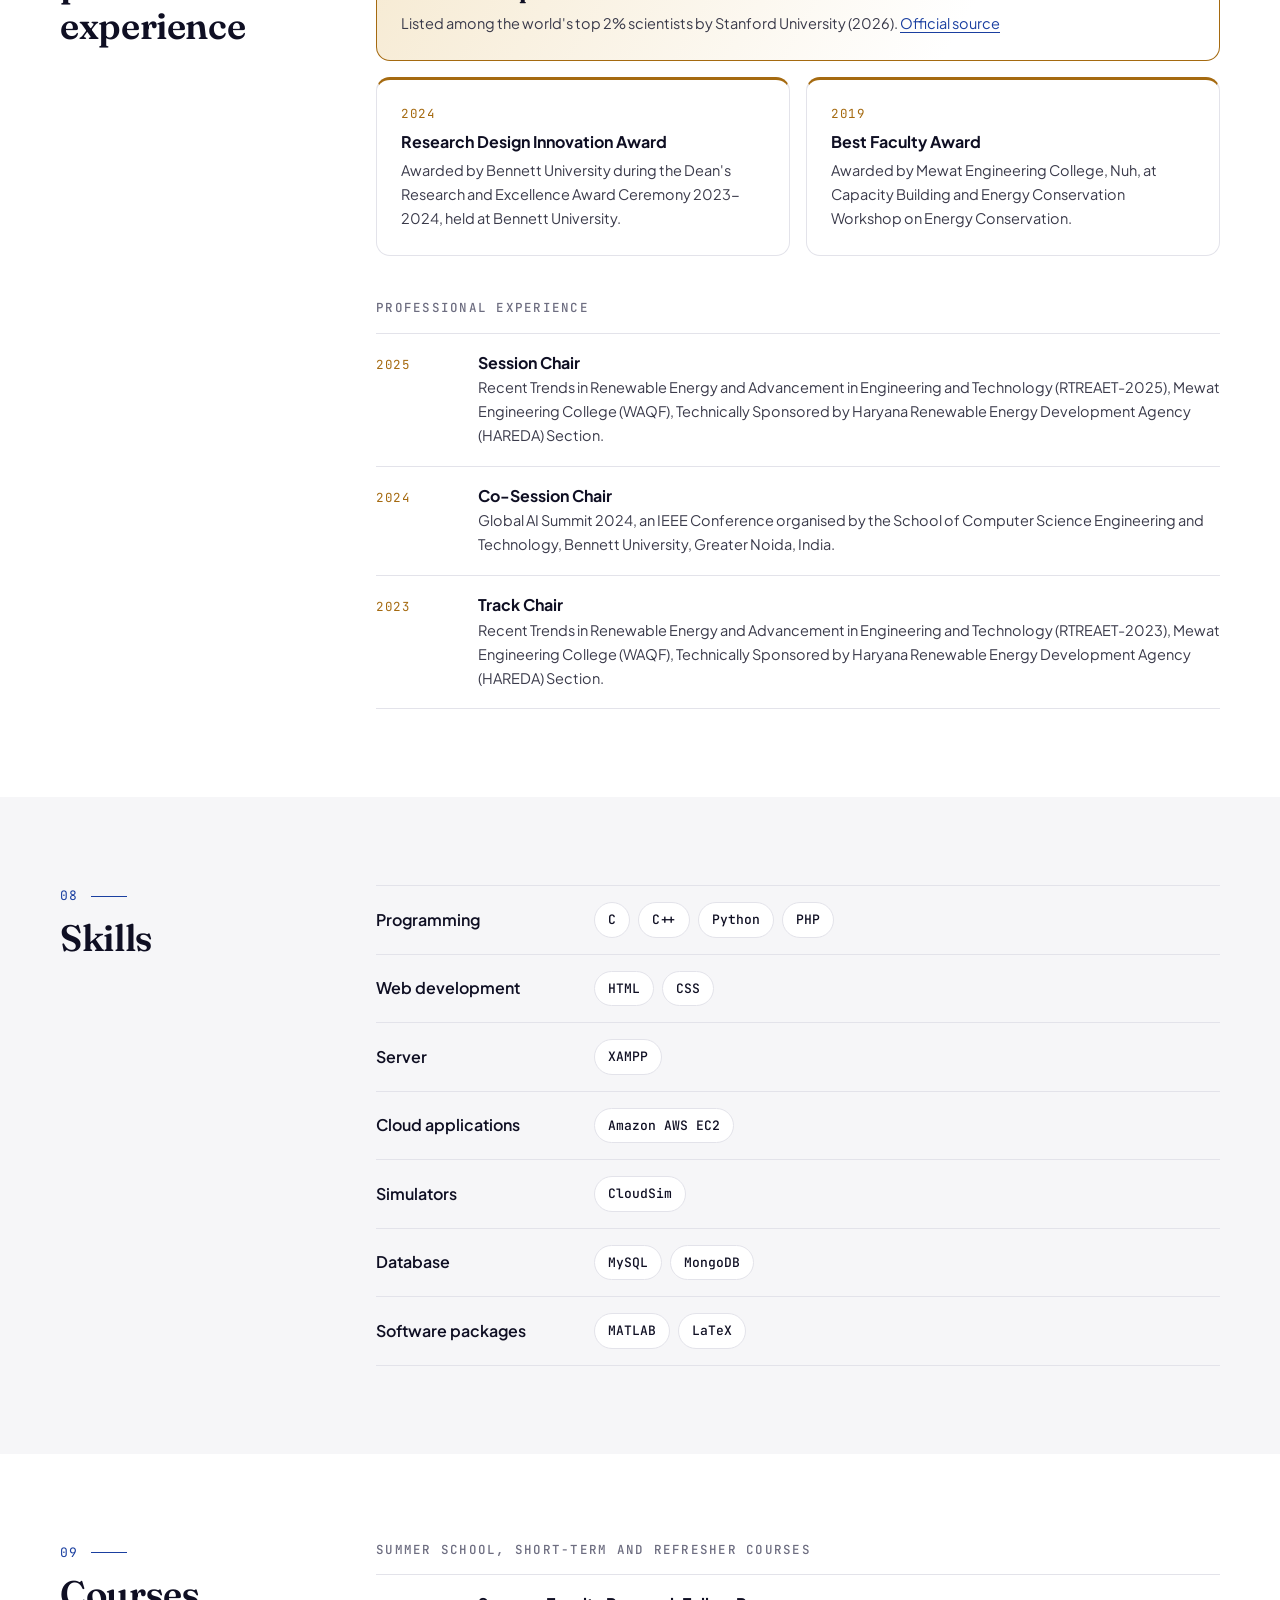
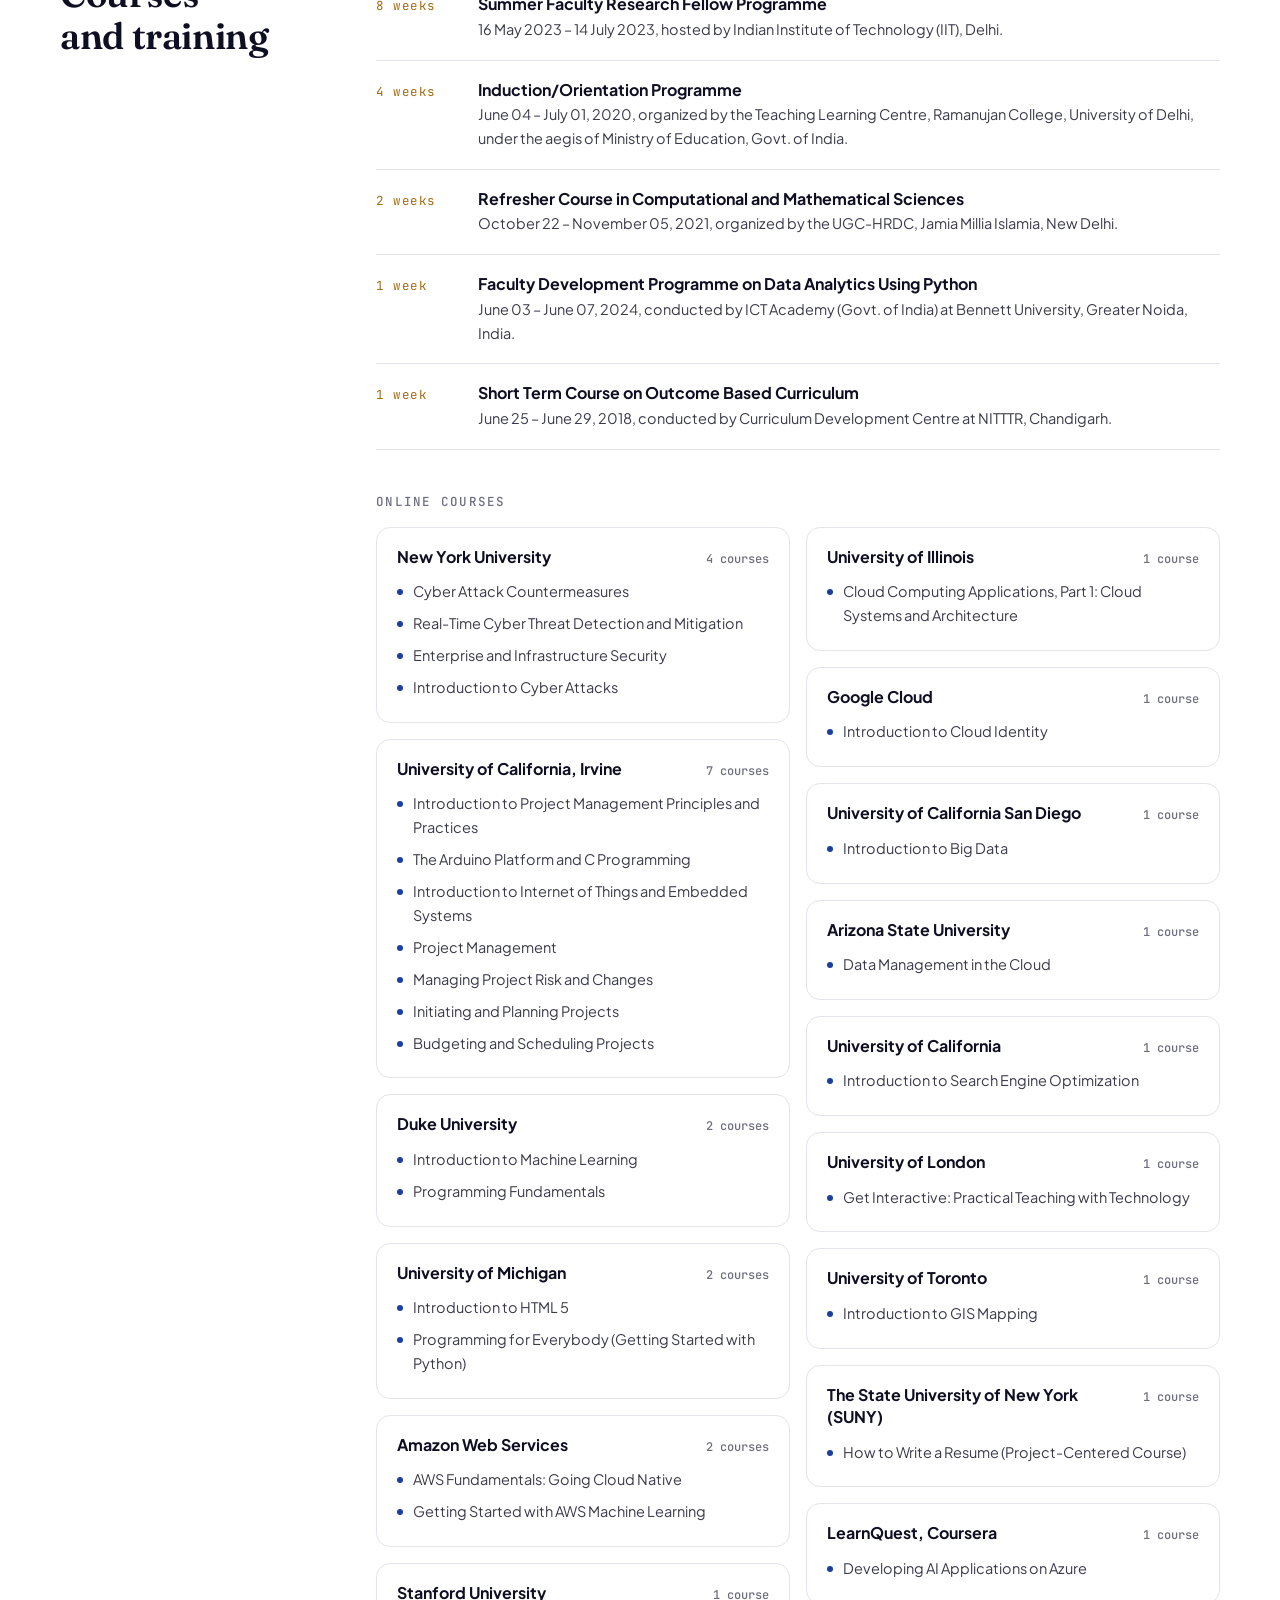
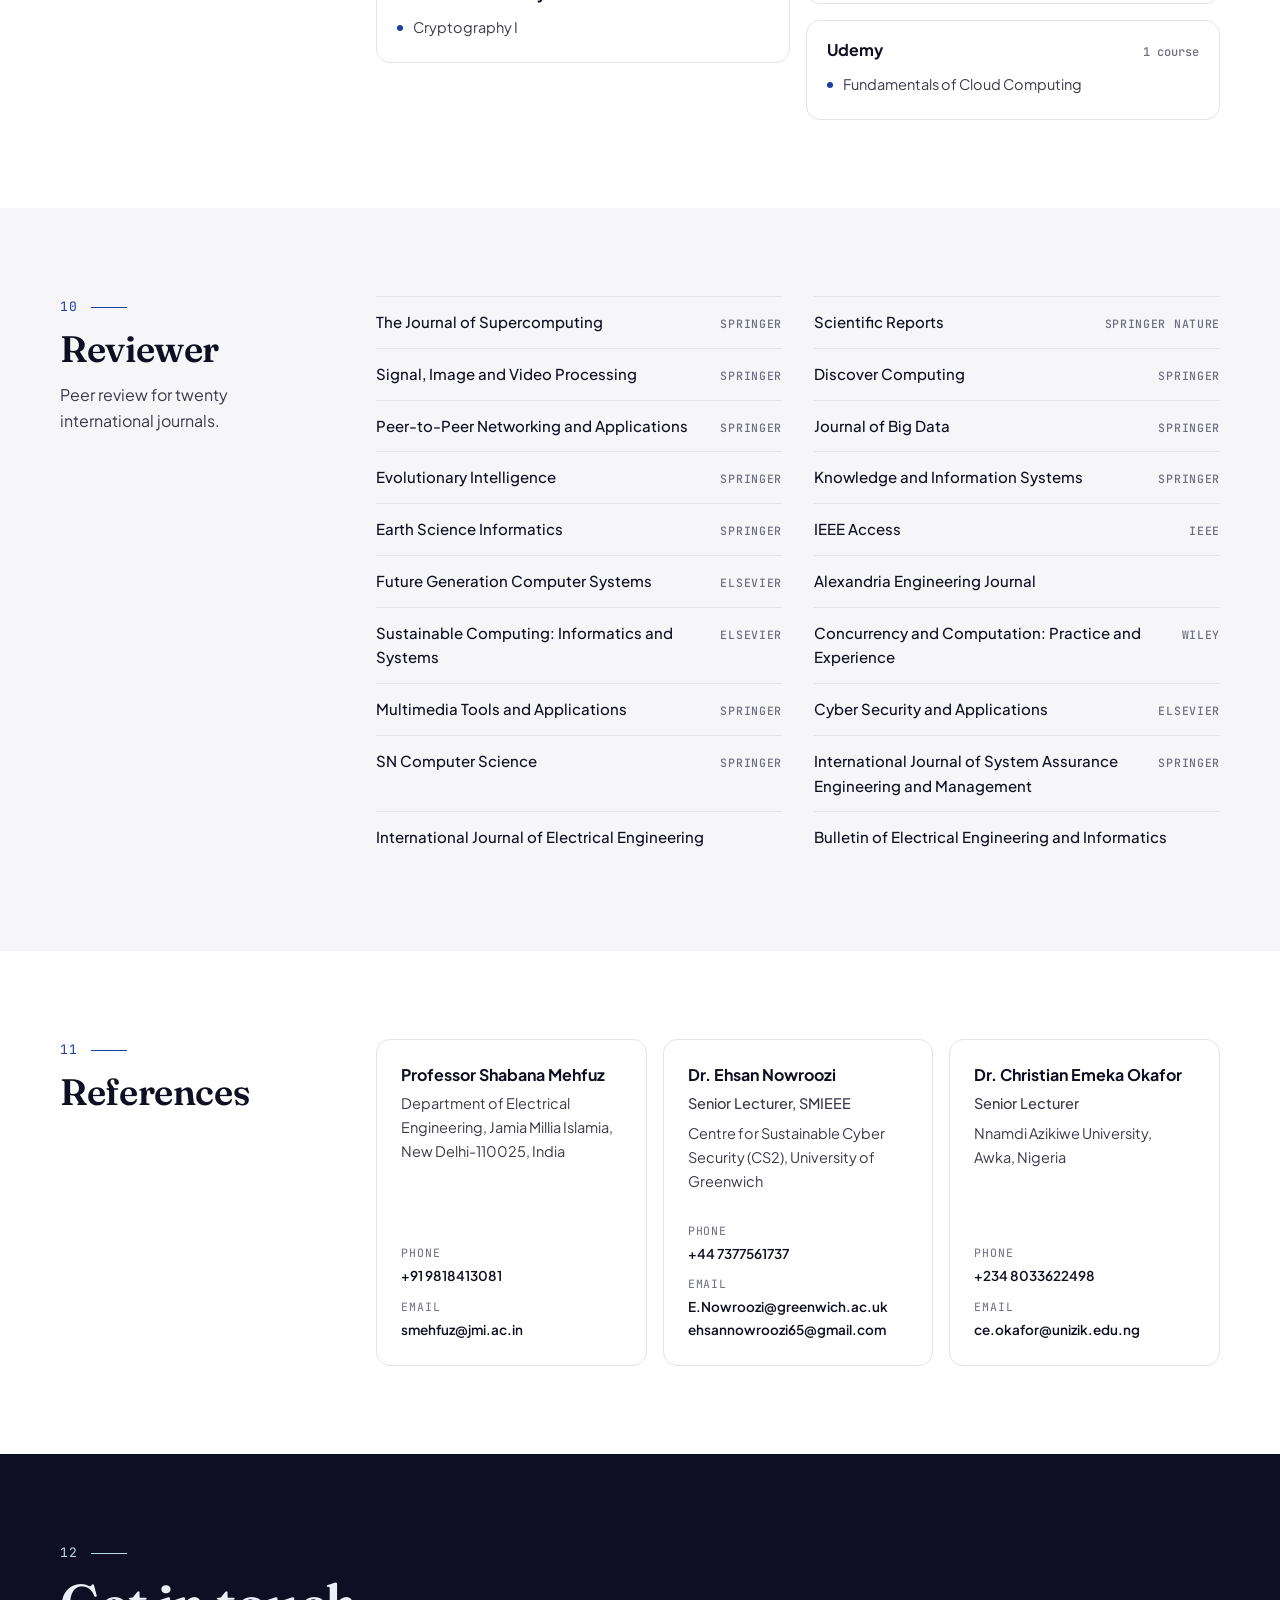
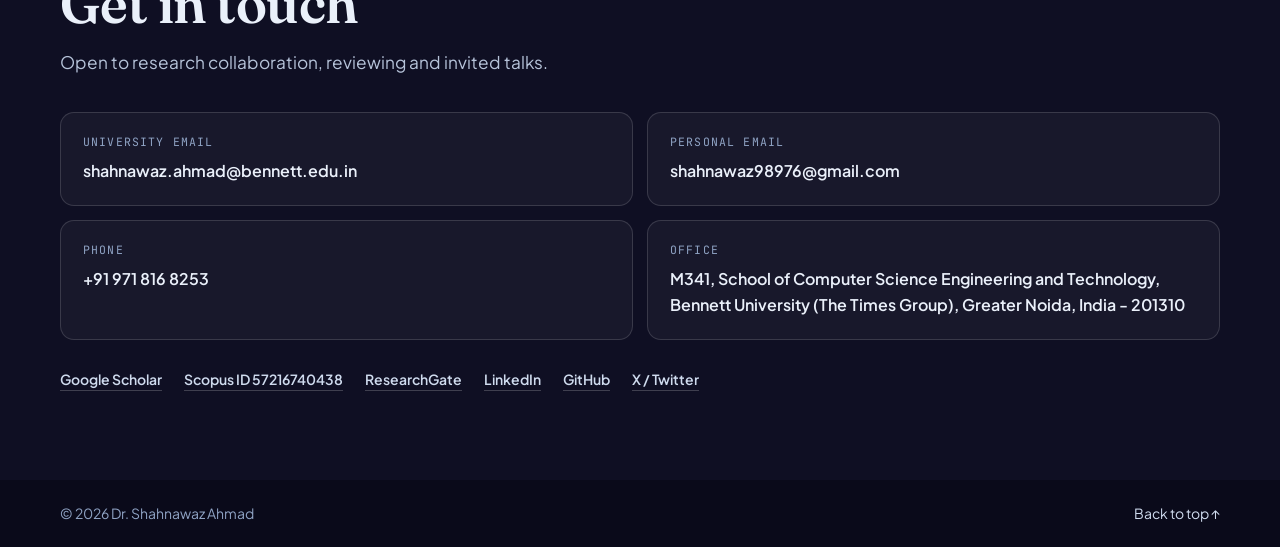
==== commit ccc62de7: "Replace the SA mark with a cloud-and-keyhole logo Add img/logo.svg and use it in the header and as t" ====
--- a/index.html
+++ b/index.html
@@ -39,7 +39,7 @@
     ]
   }
   </script>
-  <link rel="icon" href="data:image/svg+xml,%3Csvg xmlns='http://www.w3.org/2000/svg' viewBox='0 0 64 64'%3E%3Crect width='64' height='64' rx='14' fill='%230f0f23'/%3E%3Ctext x='32' y='43' font-family='Georgia,serif' font-size='30' font-weight='700' text-anchor='middle' fill='%23fff'%3ESA%3C/text%3E%3C/svg%3E">
+  <link rel="icon" type="image/svg+xml" href="img/logo.svg">
   <link rel="preconnect" href="https://fonts.googleapis.com">
   <link rel="preconnect" href="https://fonts.gstatic.com" crossorigin>
   <link href="https://fonts.googleapis.com/css2?family=Fraunces:opsz,wght@9..144,500;9..144,600;9..144,700&family=JetBrains+Mono:wght@400;500&family=Plus+Jakarta+Sans:wght@400;500;600;700&display=swap" rel="stylesheet">
@@ -59,7 +59,7 @@
   <header class="nav" id="nav">
     <div class="wrap nav-inner">
       <a class="brand" href="#top" aria-label="Dr. Shahnawaz Ahmad, back to top">
-        <span class="brand-mark">SA</span>
+        <img class="brand-logo" src="img/logo.svg" width="38" height="38" alt="">
         <span class="brand-name">Shahnawaz Ahmad</span>
       </a>
       <nav class="nav-links" id="navLinks" aria-label="Sections">
--- a/css/style.css
+++ b/css/style.css
@@ -572,3 +572,6 @@
 .ref dt { font-family: var(--mono); font-size: 11.5px; letter-spacing: .08em; text-transform: uppercase; color: var(--ink-3); margin-top: 8px; }
 .ref dd a { display: block; color: var(--ink); font-weight: 600; text-decoration: none; overflow-wrap: anywhere; }
 .ref dd a:hover { color: var(--accent); text-decoration: underline; }
+
+/* Logo */
+.brand-logo { width: 38px; height: 38px; display: block; }
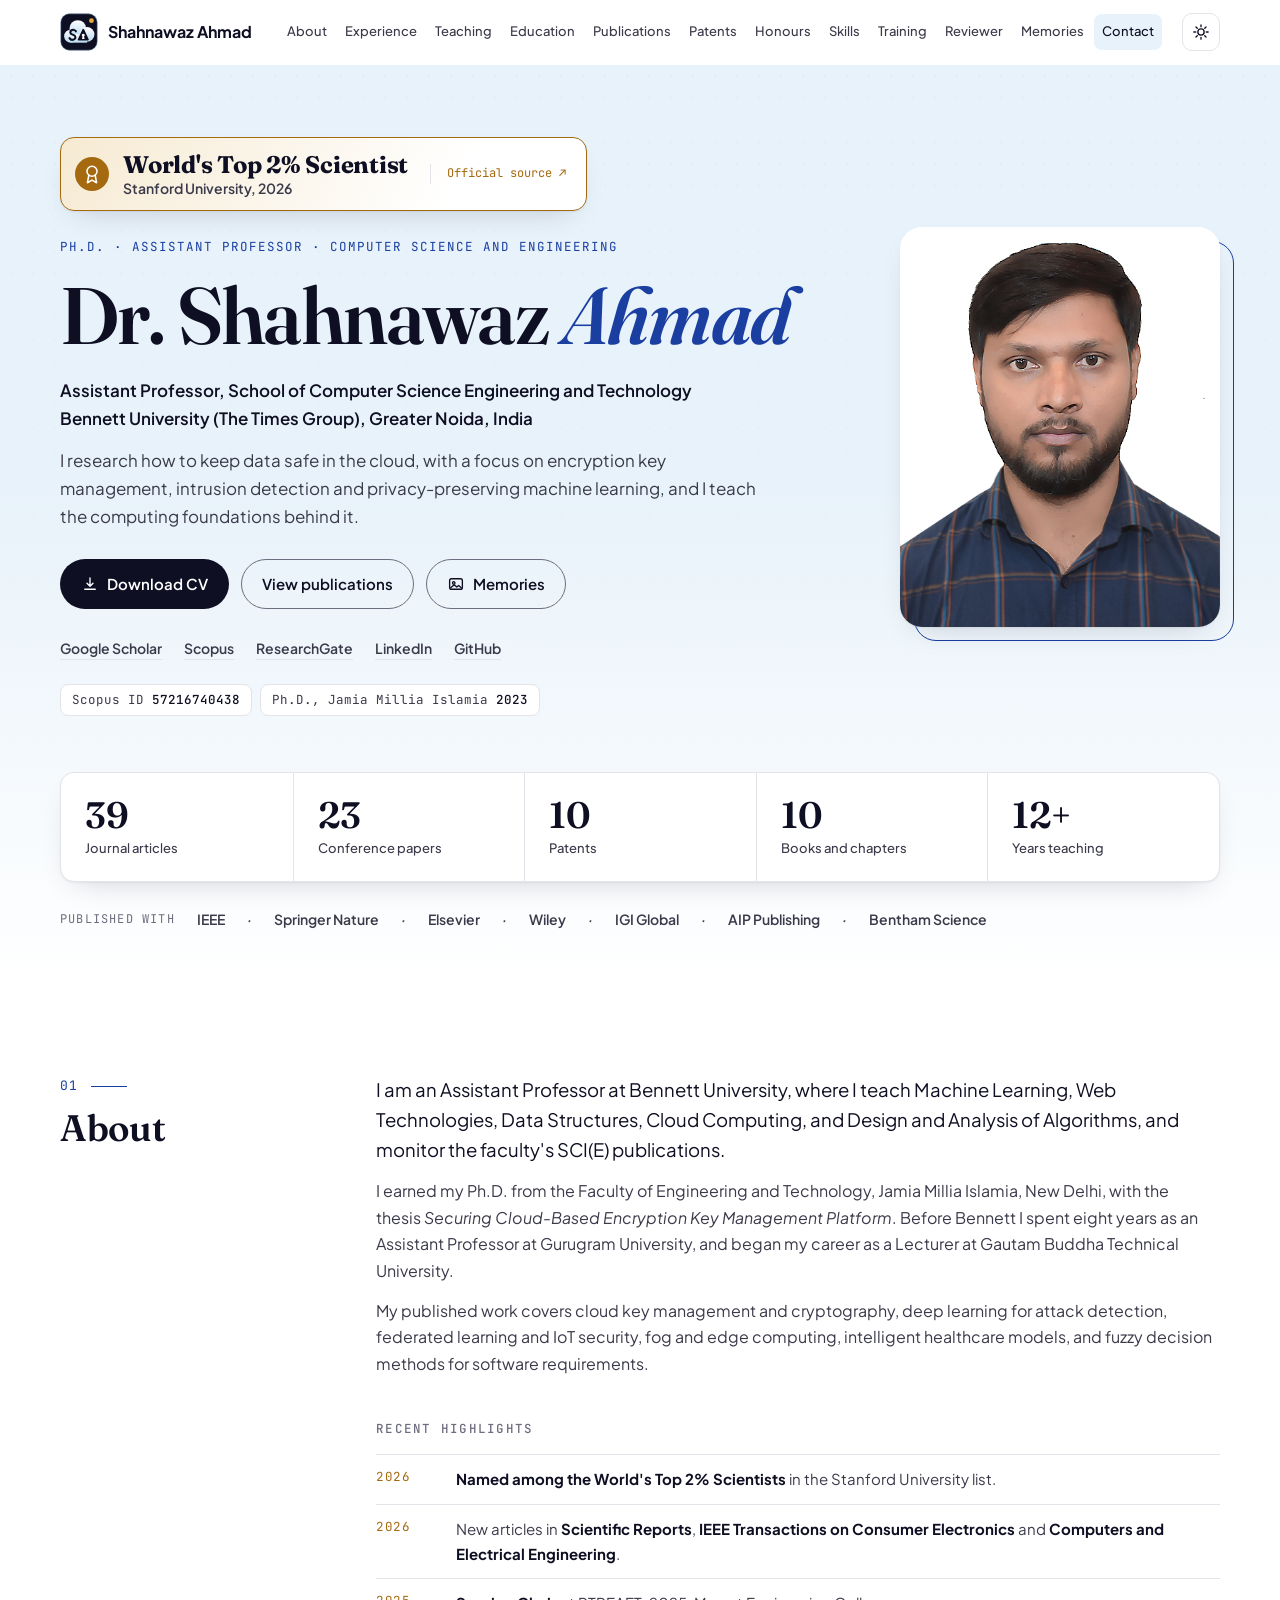
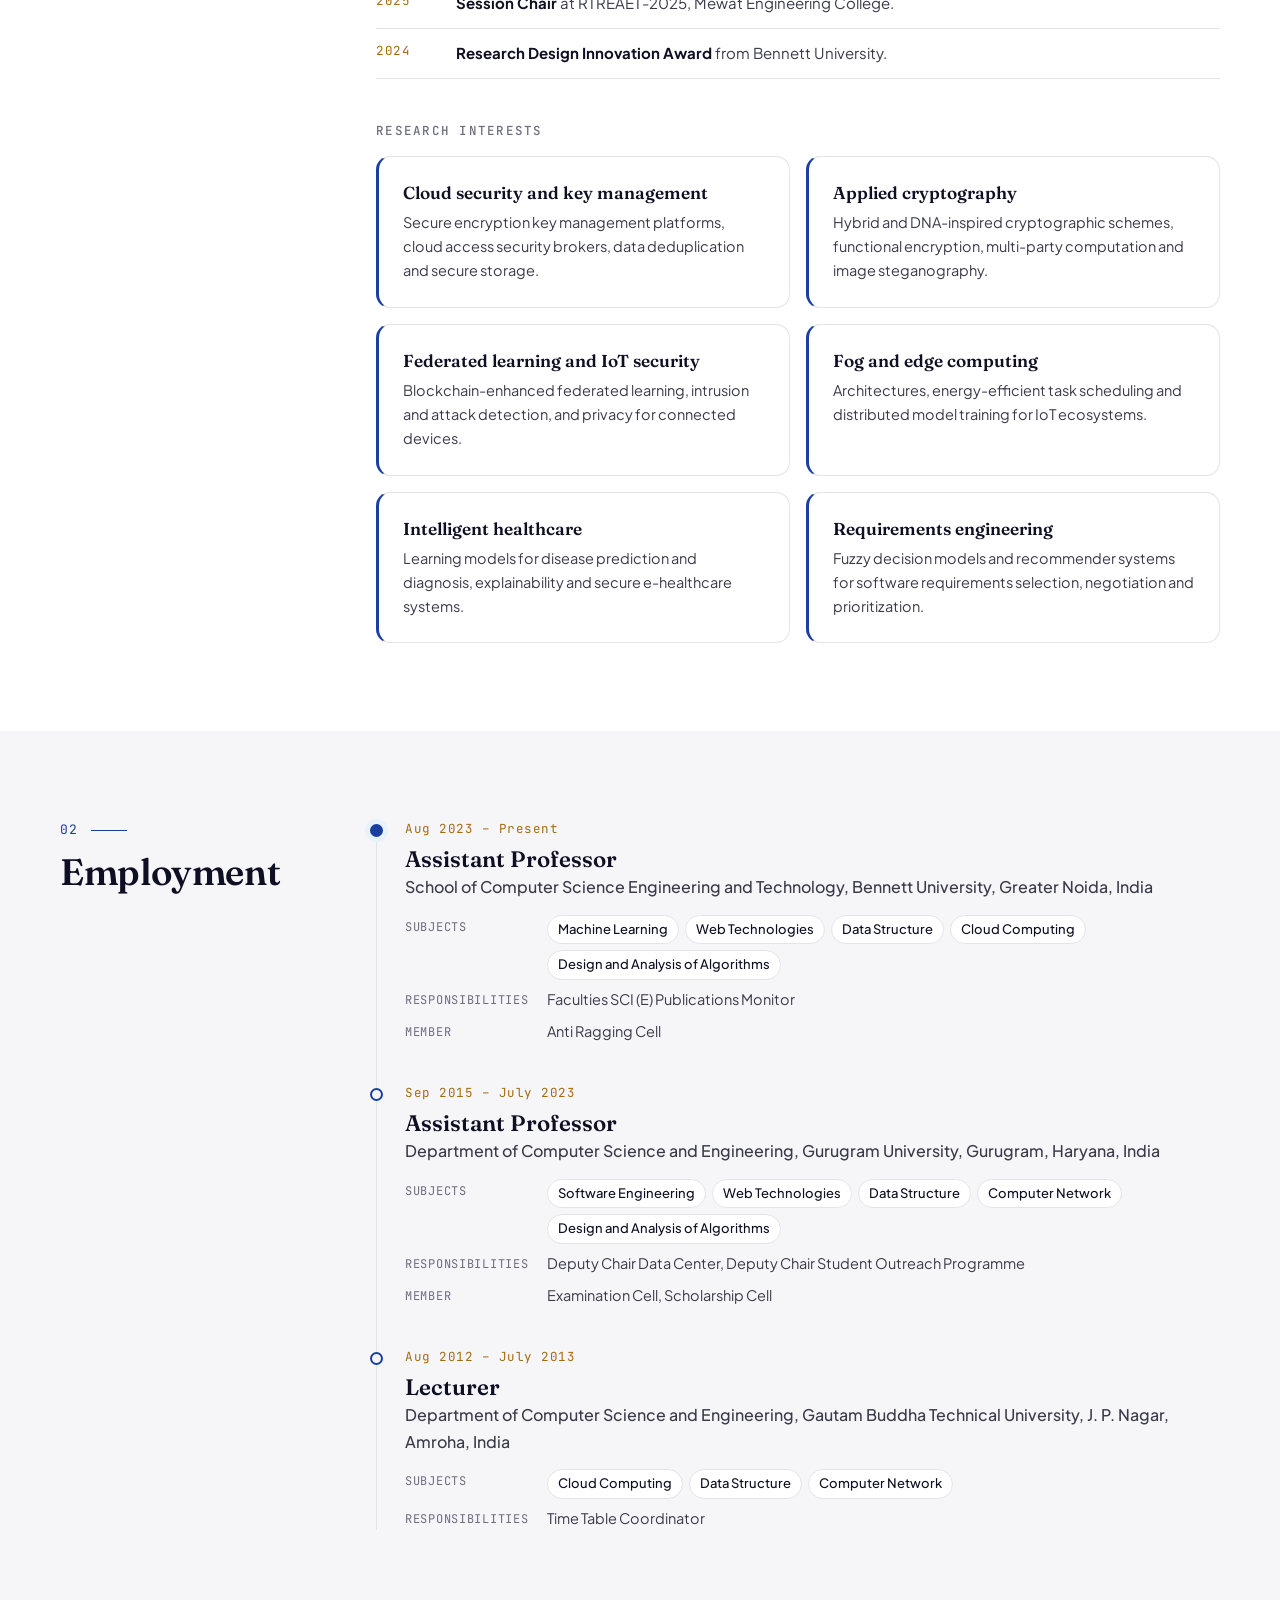
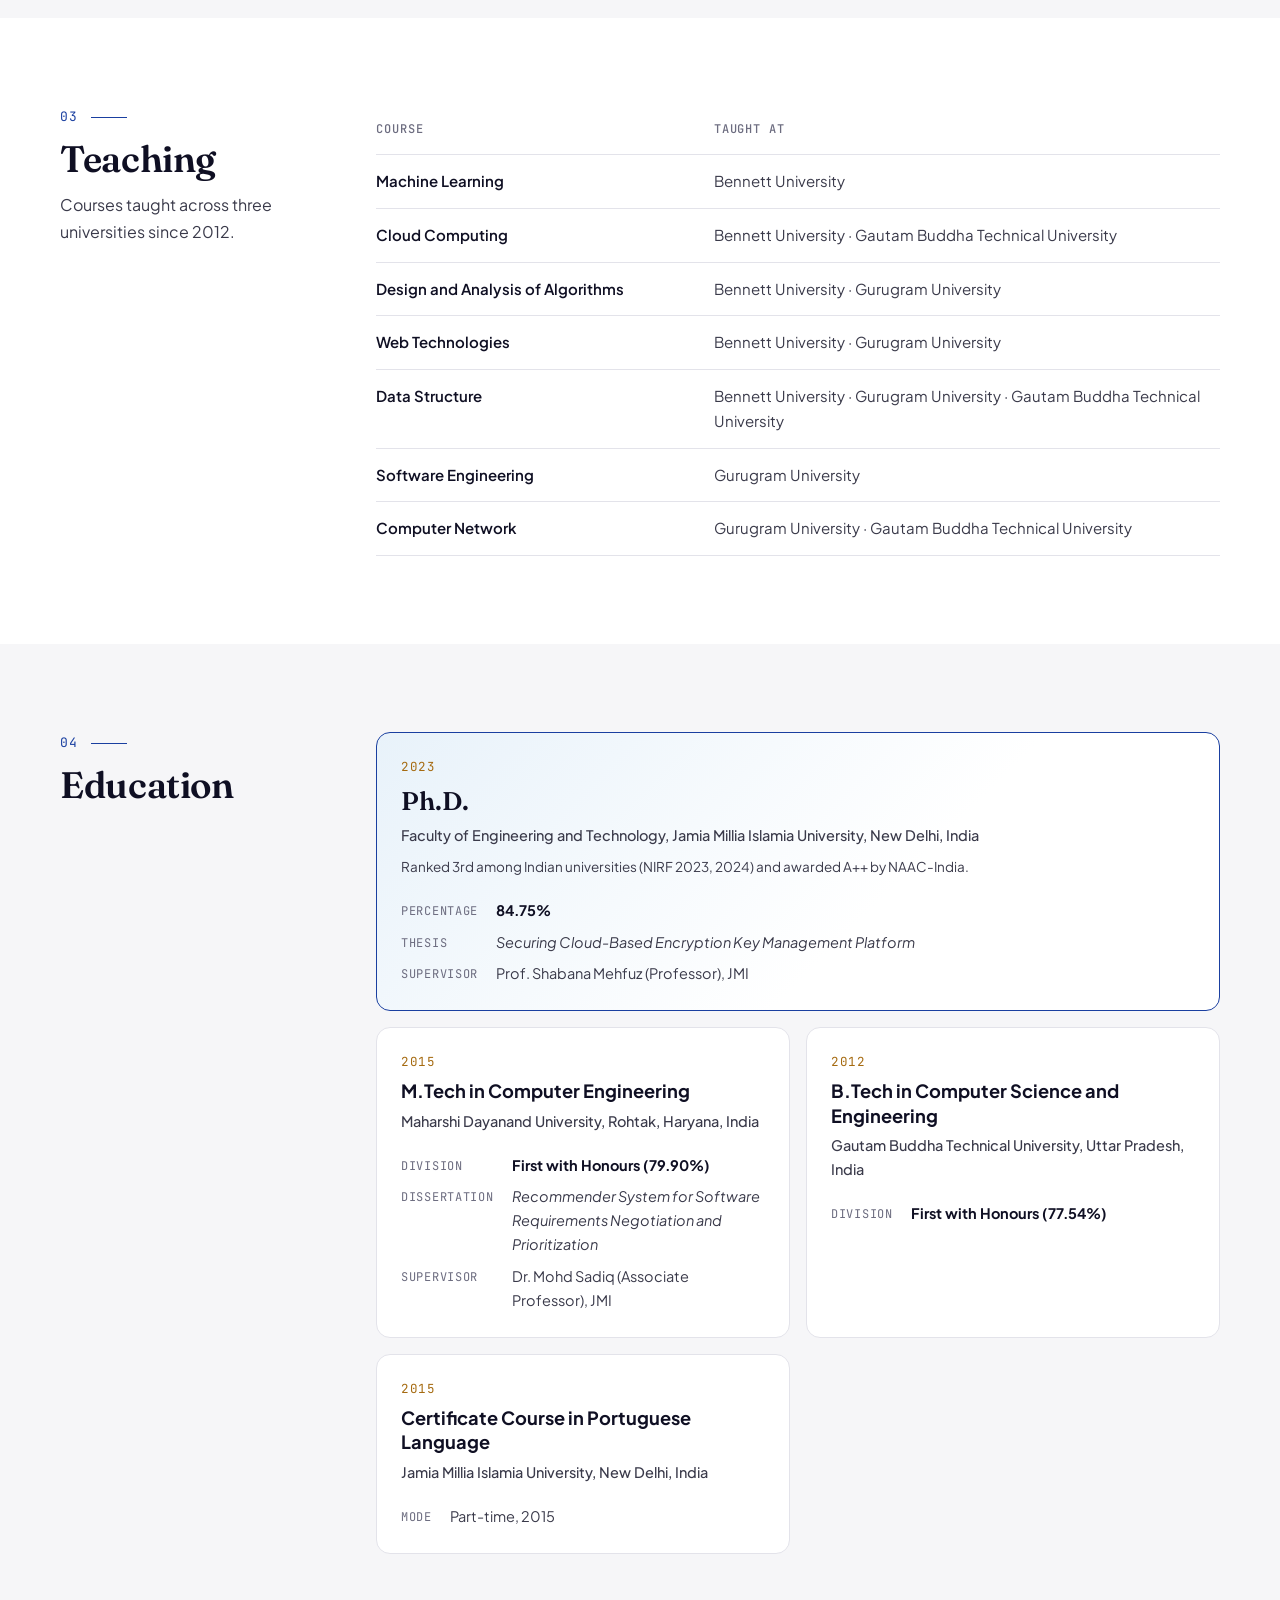
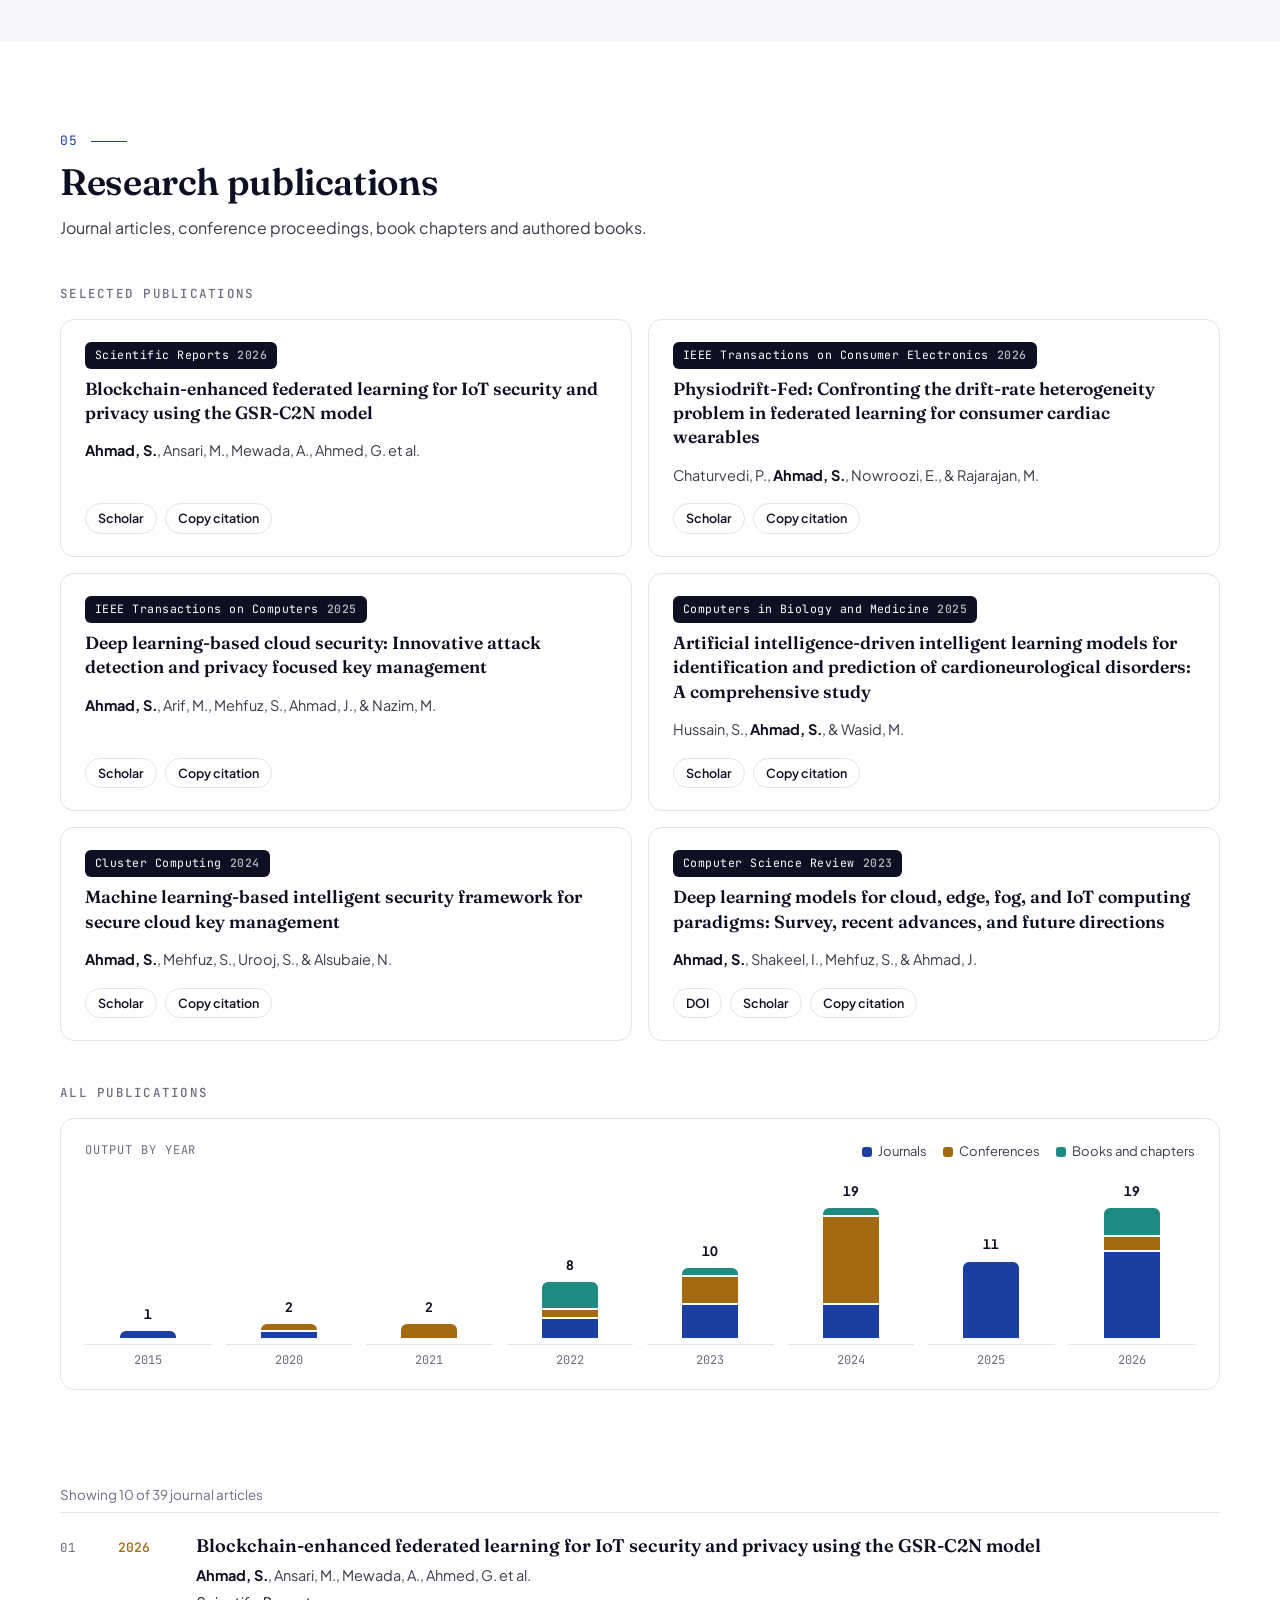
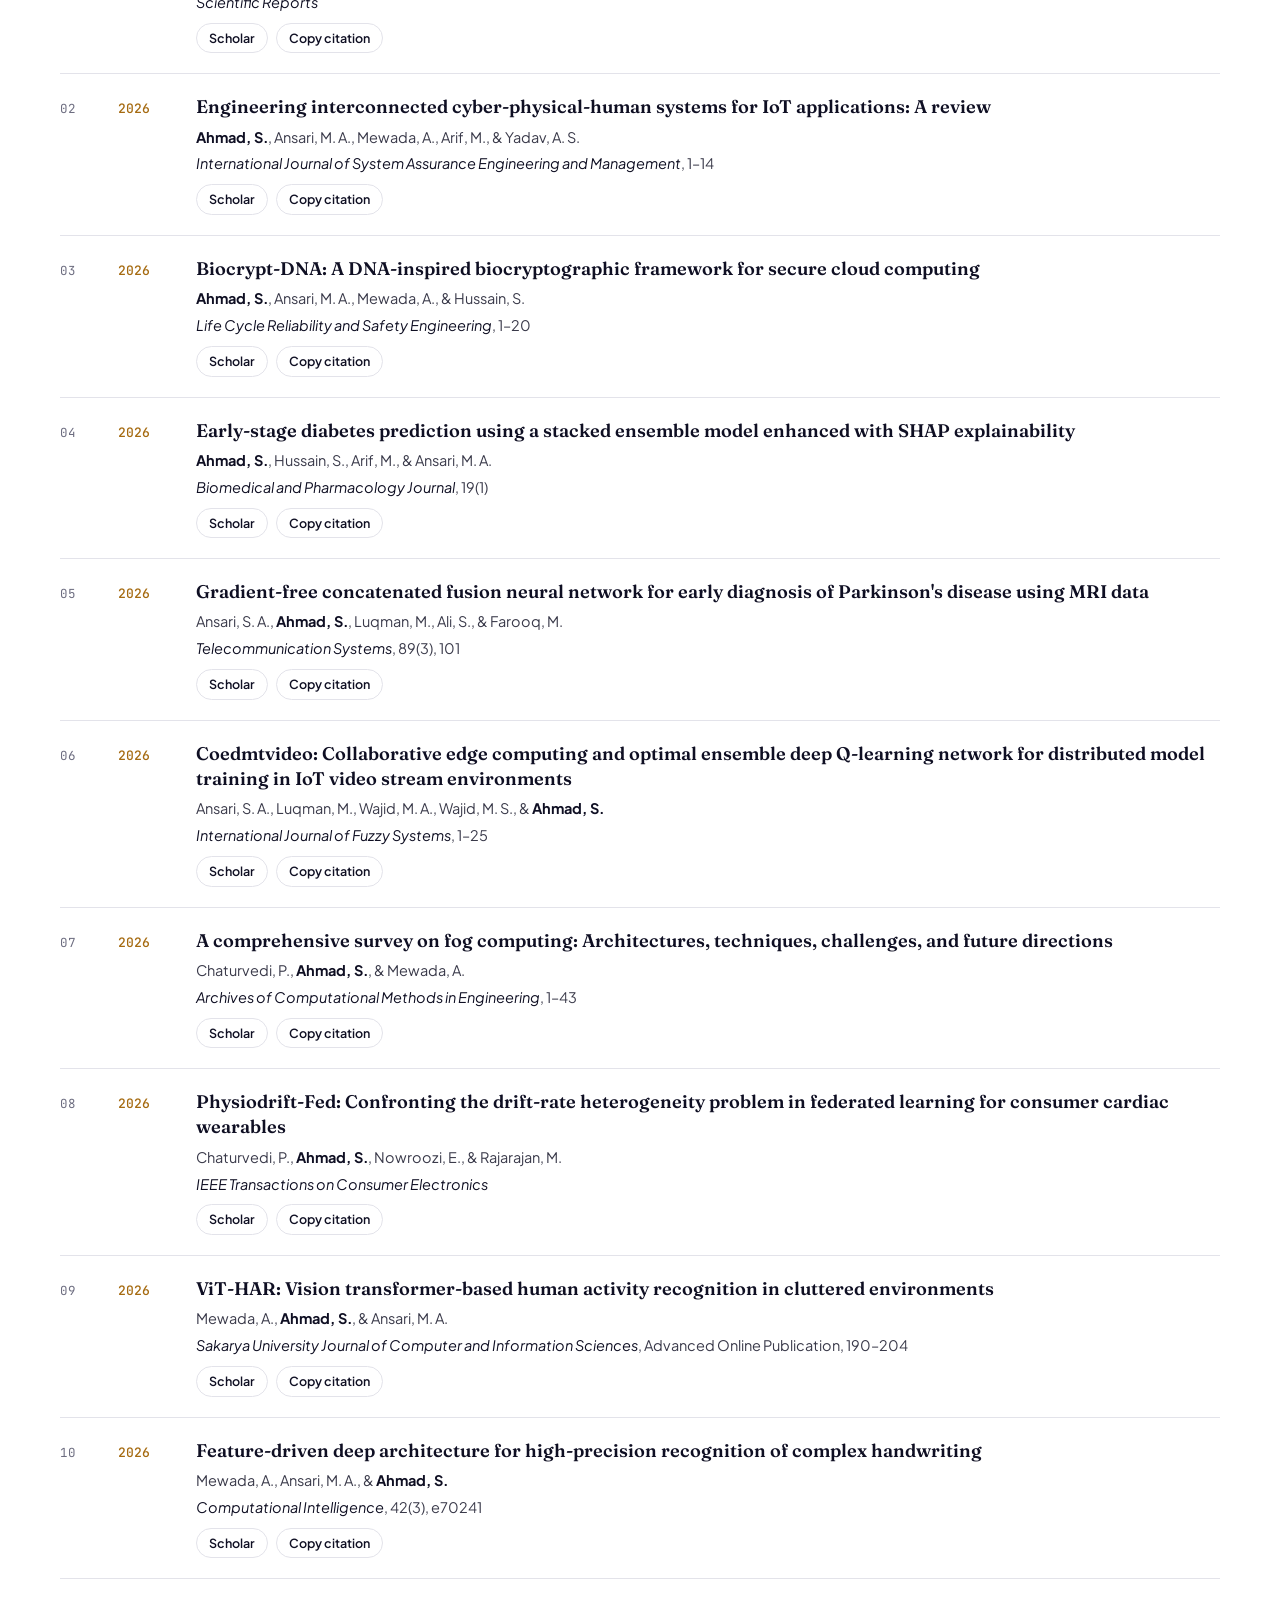
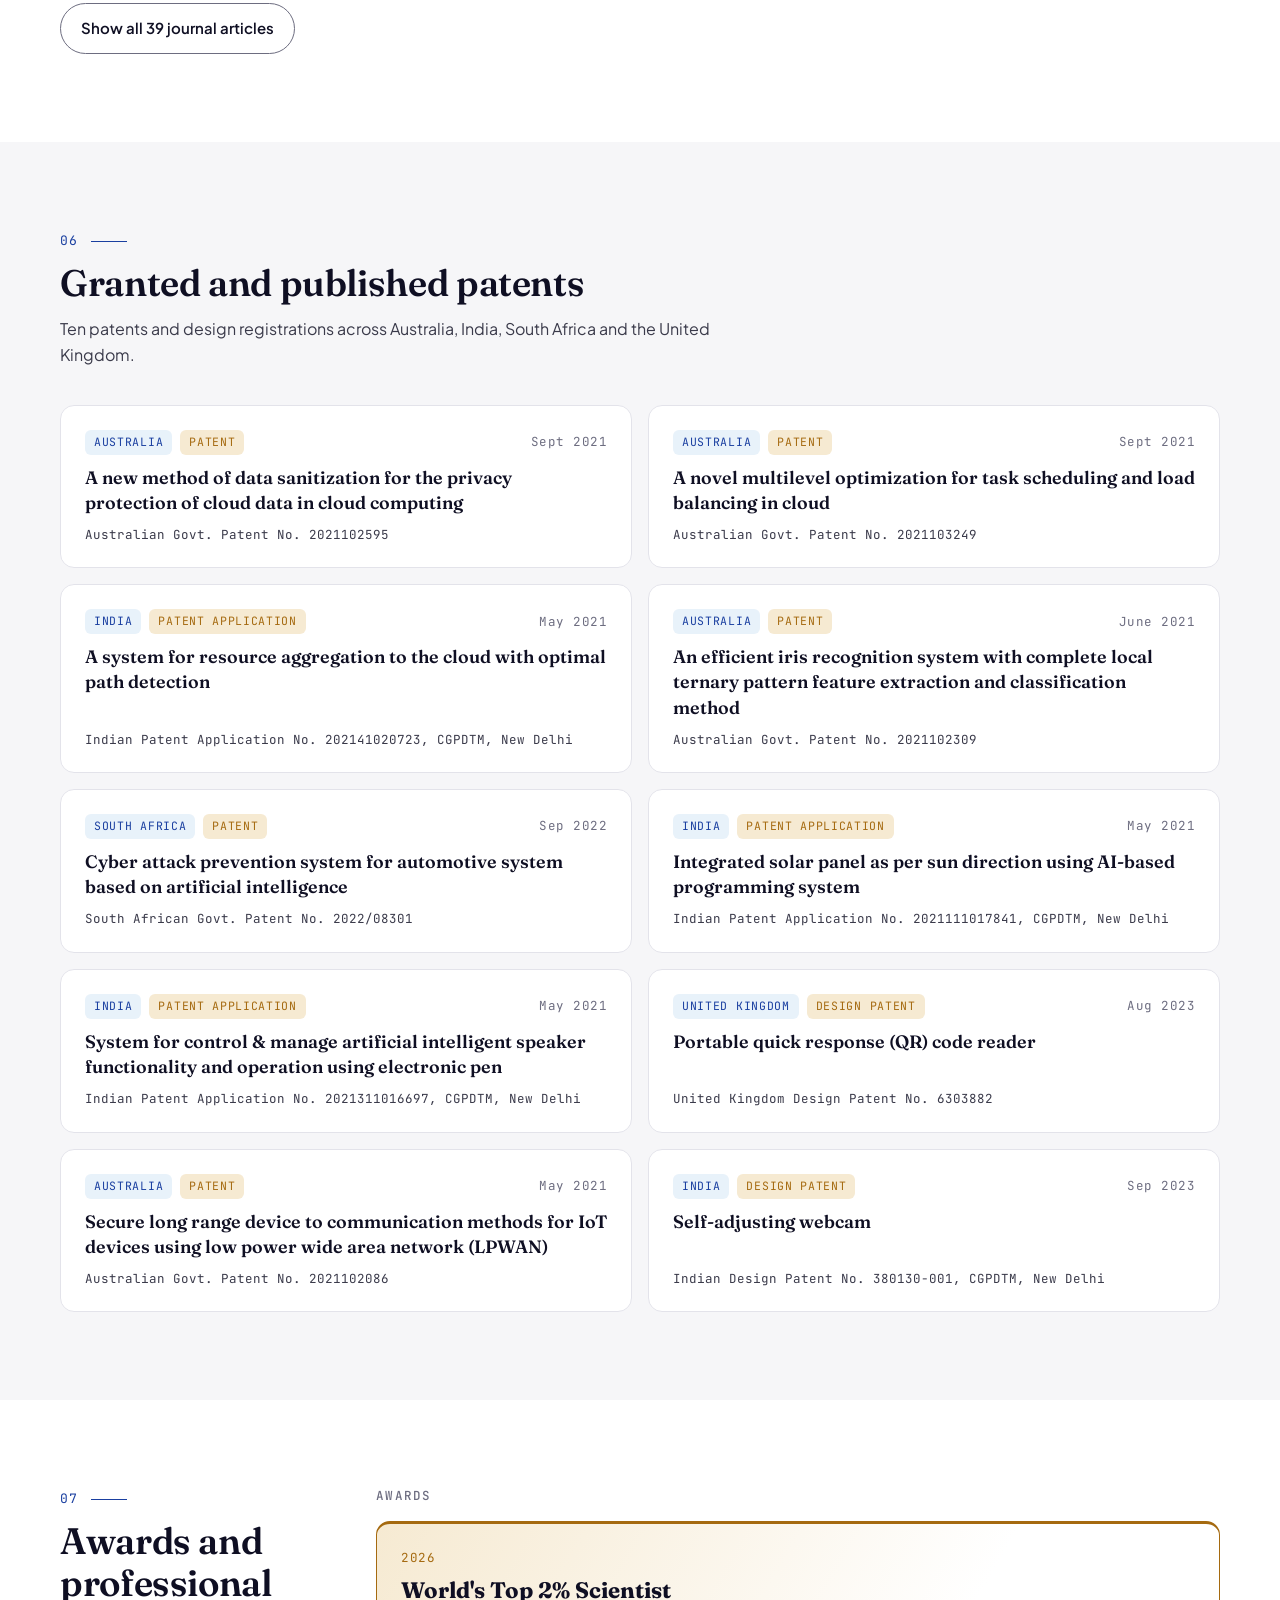
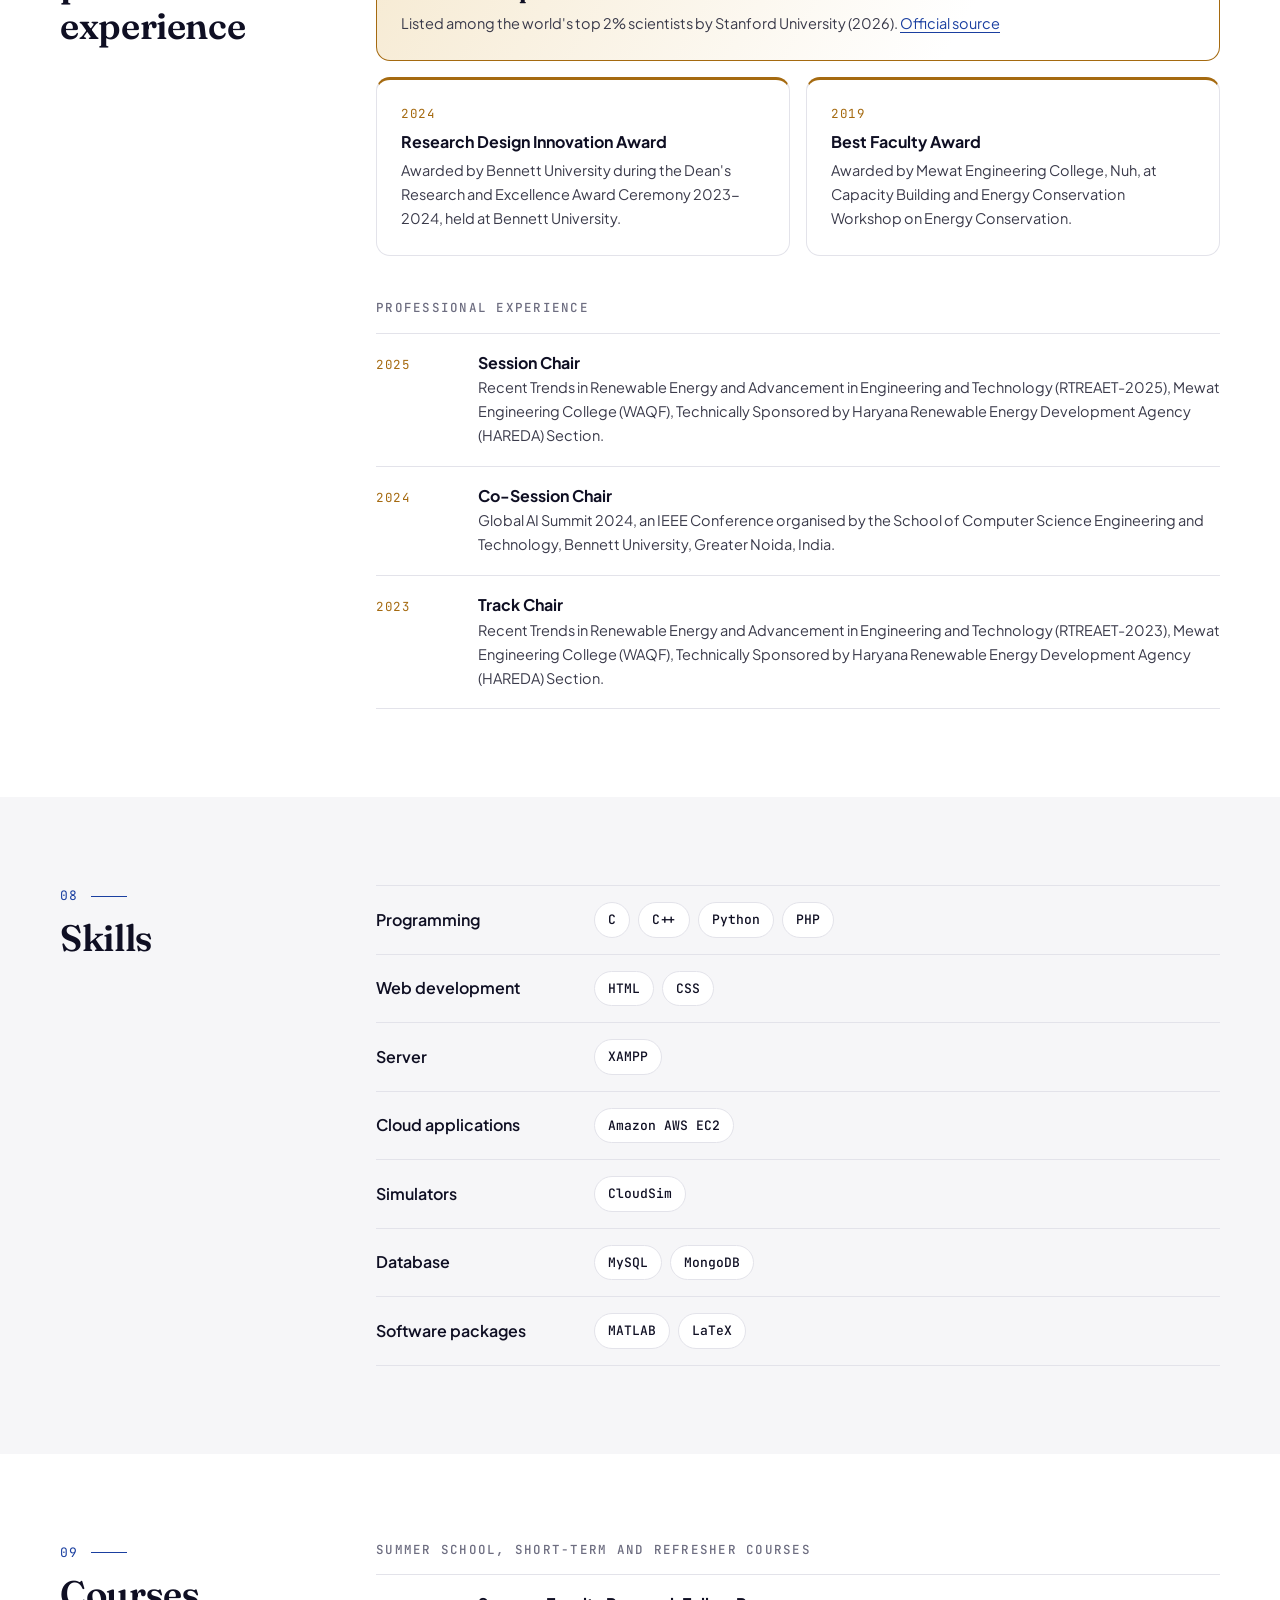
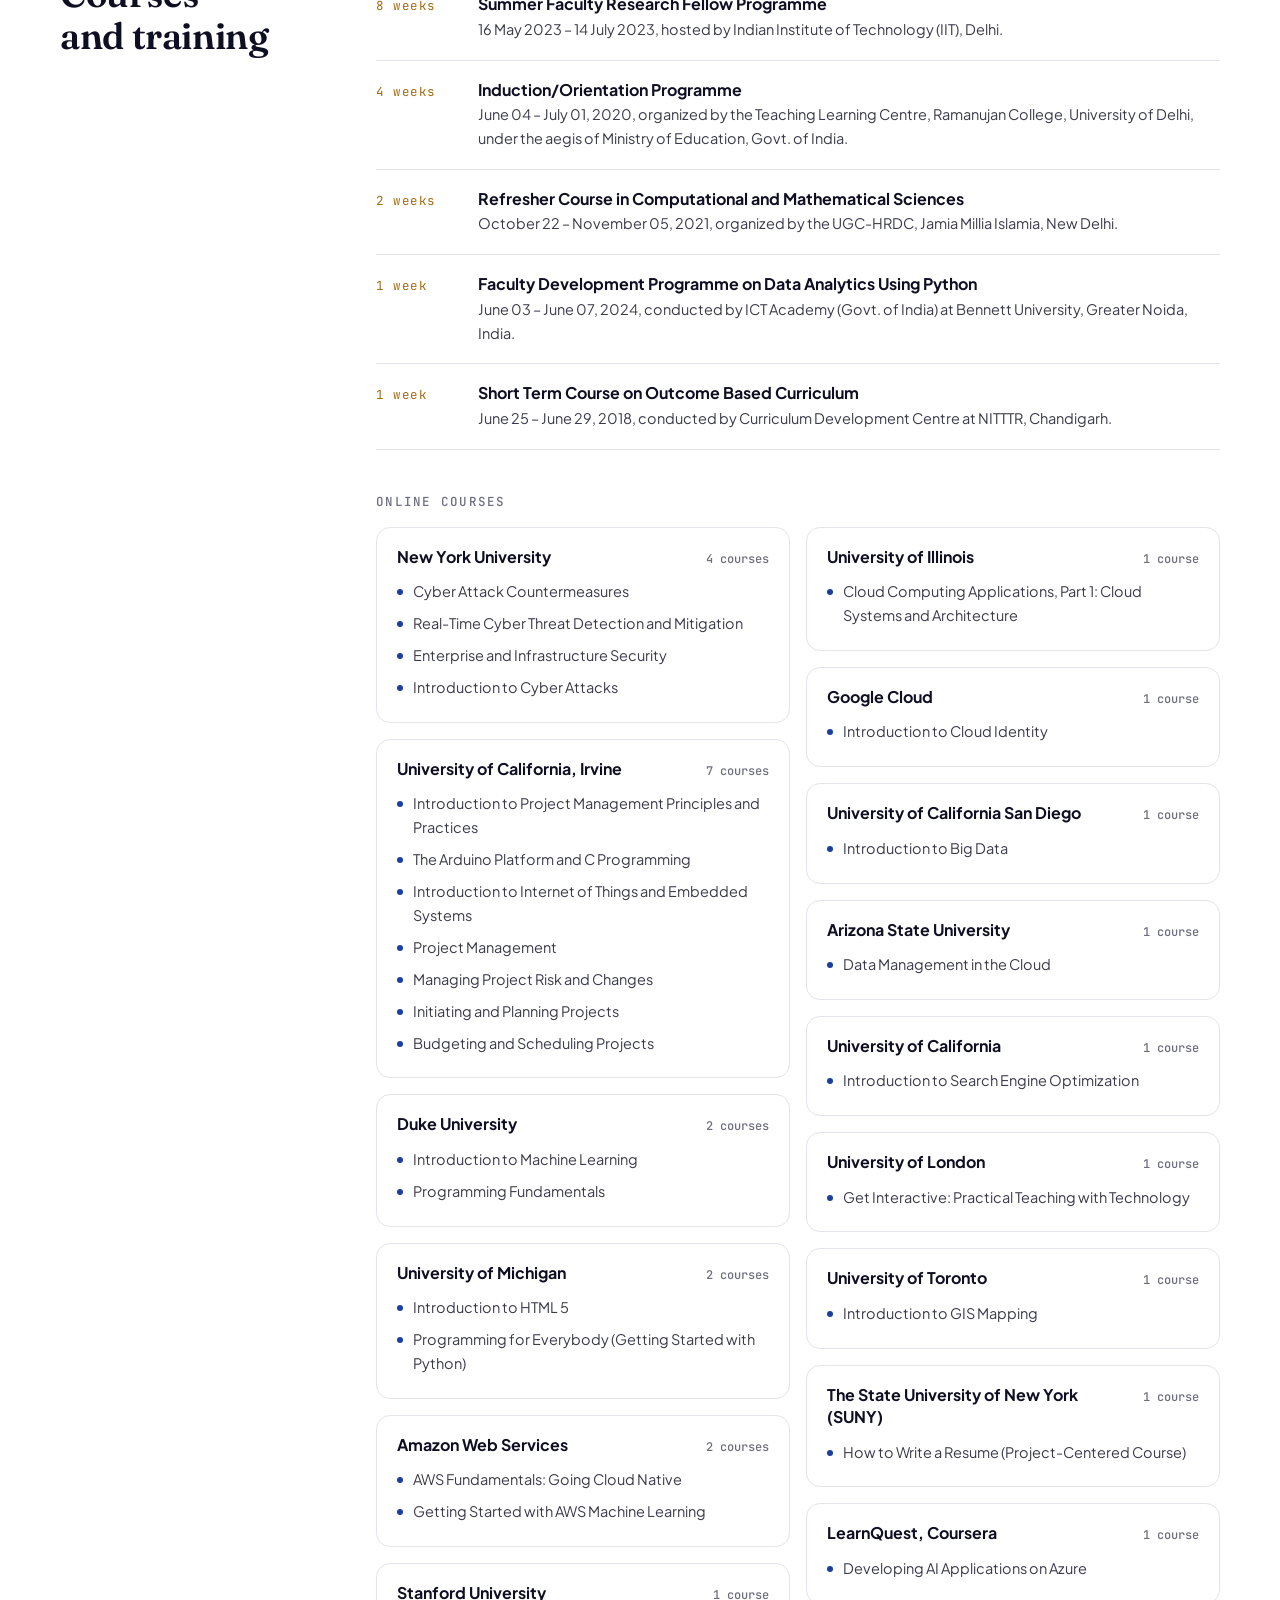
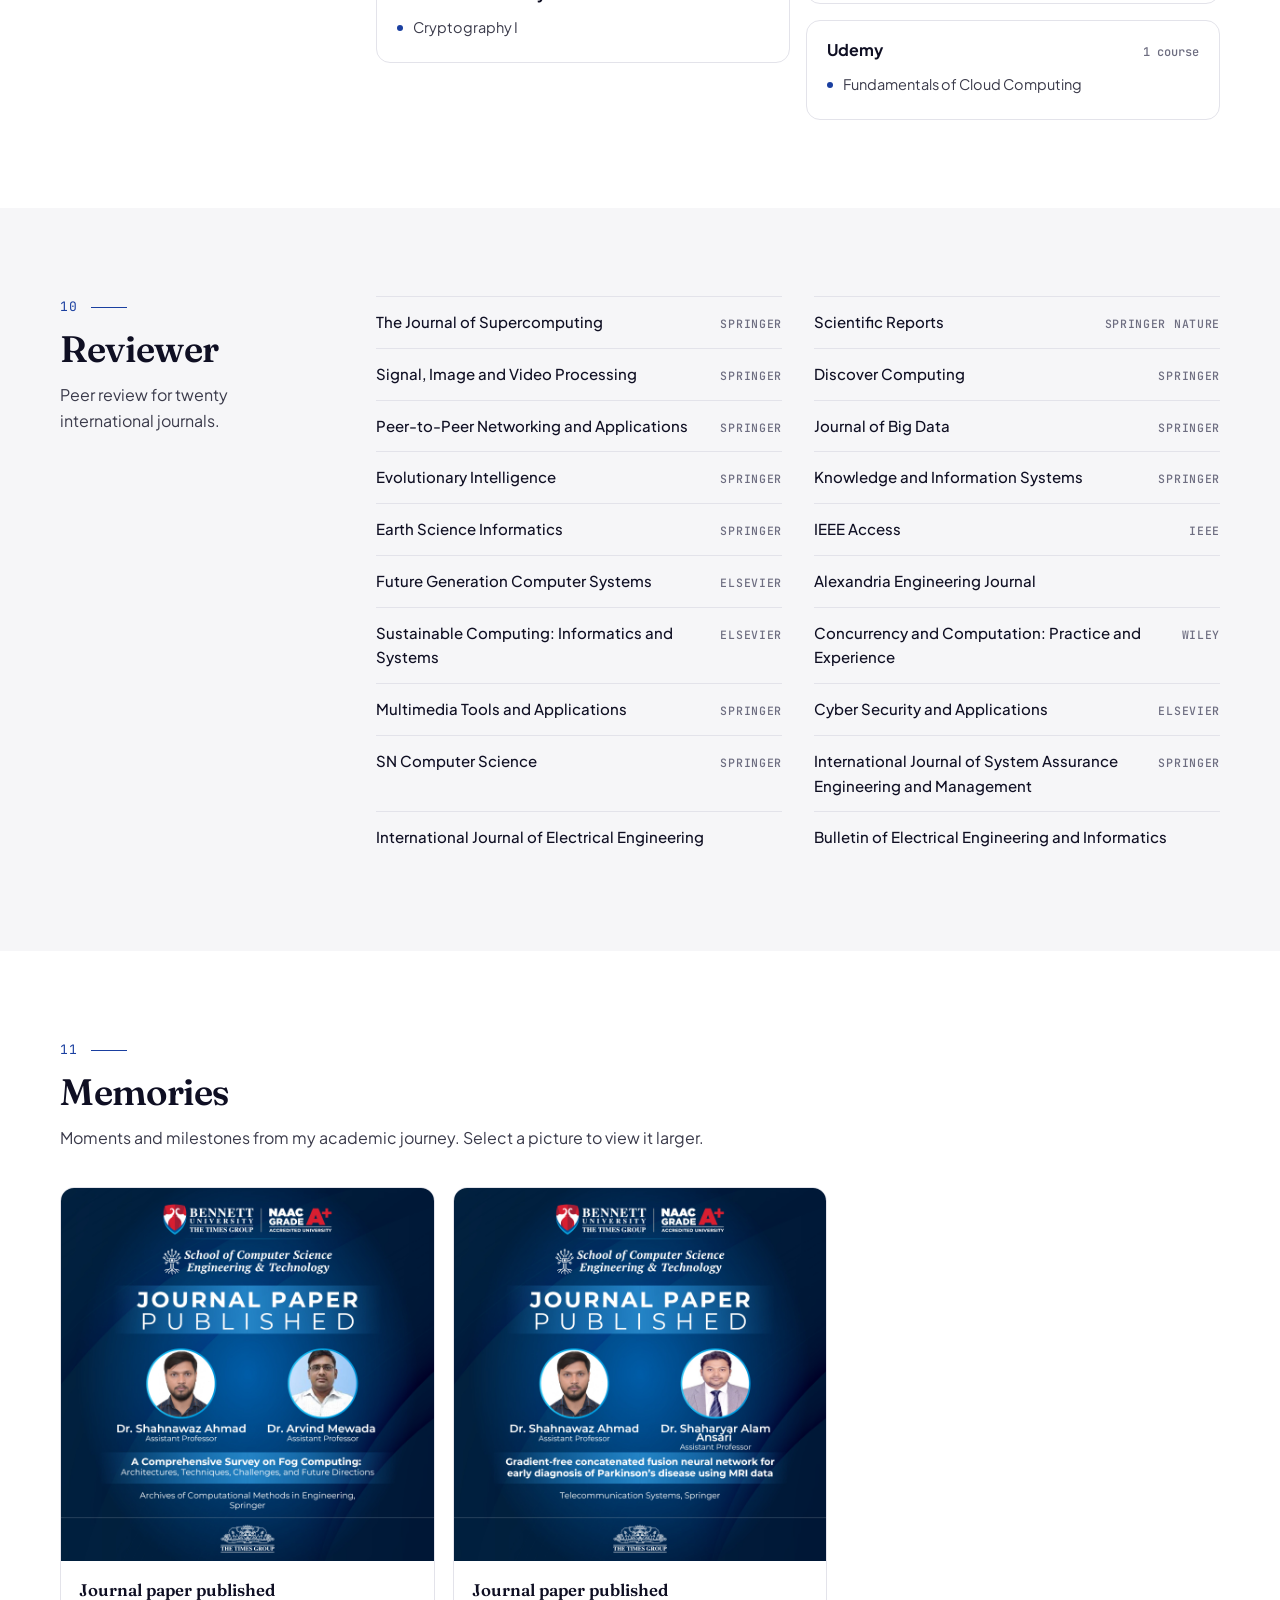
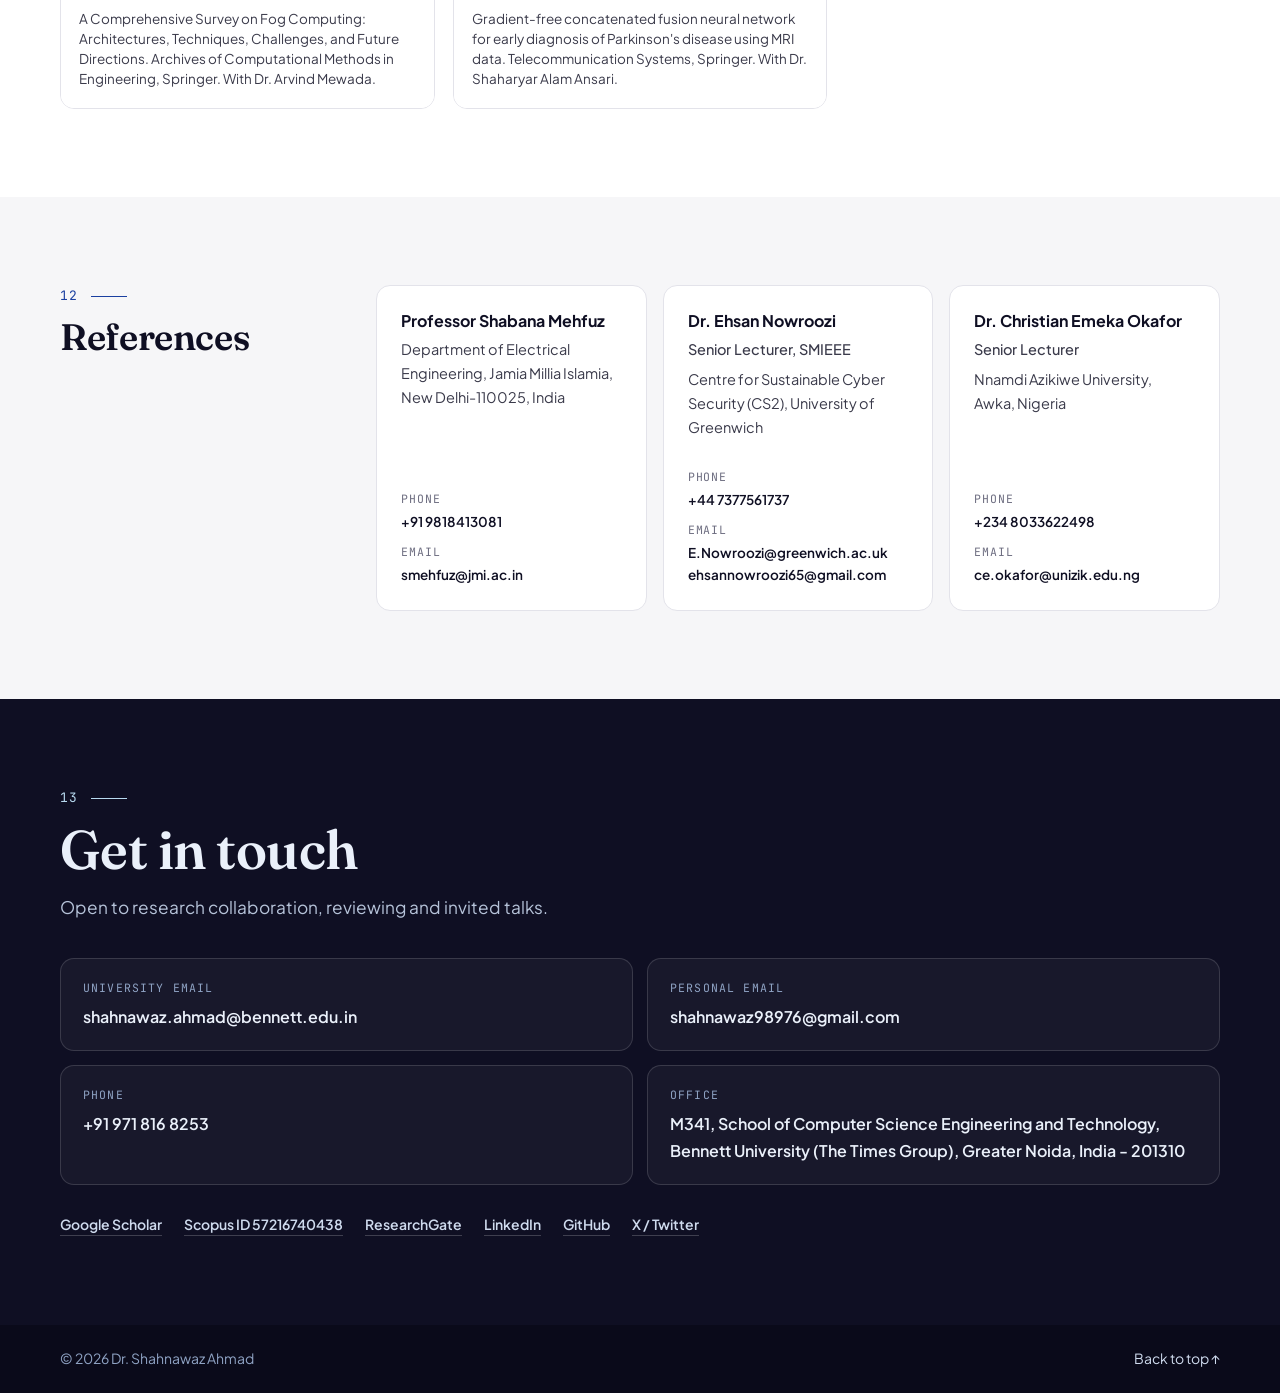
==== commit 99dd63a7: "Add Memories gallery New Memories section with a photo viewer, linked from the header and the hero b" ====
--- a/index.html
+++ b/index.html
@@ -73,6 +73,7 @@
         <a href="#skills">Skills</a>
         <a href="#training">Training</a>
         <a href="#reviewer">Reviewer</a>
+        <a href="#memories">Memories</a>
         <a href="#contact">Contact</a>
       </nav>
       <div class="nav-tools">
@@ -107,6 +108,10 @@
               Download CV
             </a>
             <a class="btn btn-line" href="#research">View publications</a>
+            <a class="btn btn-line" href="#memories">
+              <svg viewBox="0 0 24 24" aria-hidden="true"><rect x="3.500" y="5" width="17" height="14" rx="2.500"/><circle cx="9" cy="10.500" r="1.600"/><path d="m5 17 4.500-4 3.500 3 2.500-2 3.500 3"/></svg>
+              Memories
+            </a>
           </div>
           <ul class="hero-links" aria-label="Profiles">
             <li><a href="https://scholar.google.com/citations?user=s_EjKoIAAAAJ&hl=en" target="_blank" rel="noopener">Google Scholar</a></li>
@@ -504,8 +509,36 @@
       </div>
     </section>
 
+    <!-- Memories -->
+    <section class="section" id="memories">
+      <div class="wrap">
+        <div class="sec-head wide">
+          <p class="sec-no" aria-hidden="true"></p>
+          <h2>Memories</h2>
+          <p class="sec-sub">Moments and milestones from my academic journey. Select a picture to view it larger.</p>
+        </div>
+        <ul class="gallery" id="gallery"></ul>
+      </div>
+    </section>
+
+    <dialog class="lightbox" id="lightbox" aria-label="Photo viewer">
+      <button class="lb-btn lb-close" id="lbClose" type="button" aria-label="Close">
+        <svg viewBox="0 0 24 24" aria-hidden="true"><path d="M6 6l12 12M18 6 6 18"/></svg>
+      </button>
+      <button class="lb-btn lb-prev" id="lbPrev" type="button" aria-label="Previous photo">
+        <svg viewBox="0 0 24 24" aria-hidden="true"><path d="m14.500 5-7 7 7 7"/></svg>
+      </button>
+      <figure>
+        <img id="lbImg" src="" alt="">
+        <figcaption id="lbCap"></figcaption>
+      </figure>
+      <button class="lb-btn lb-next" id="lbNext" type="button" aria-label="Next photo">
+        <svg viewBox="0 0 24 24" aria-hidden="true"><path d="m9.500 5 7 7-7 7"/></svg>
+      </button>
+    </dialog>
+
     <!-- References -->
-    <section class="section" id="references">
+    <section class="section alt" id="references">
       <div class="wrap two-col">
         <div class="sec-head">
           <p class="sec-no" aria-hidden="true"></p>
--- a/css/style.css
+++ b/css/style.css
@@ -575,3 +575,60 @@
 
 /* Logo */
 .brand-logo { width: 38px; height: 38px; display: block; }
+
+/* ---------- Memories gallery ---------- */
+.gallery { display: grid; grid-template-columns: repeat(auto-fill, minmax(280px, 1fr)); gap: 18px; }
+.gallery button {
+  display: flex; flex-direction: column; width: 100%; height: 100%; padding: 0; text-align: left; cursor: zoom-in;
+  background: var(--surface); border: 1px solid var(--line); border-radius: var(--r); overflow: hidden;
+  transition: border-color .2s, transform .2s, box-shadow .2s;
+}
+.gallery button:hover { border-color: var(--accent); transform: translateY(-3px); box-shadow: var(--shadow); }
+.gallery img { width: 100%; aspect-ratio: 1 / 1; object-fit: cover; background: var(--bg-alt); transition: transform .4s; }
+.gallery button:hover img { transform: scale(1.03); }
+.g-cap { position: relative; display: flex; flex-direction: column; gap: 4px; padding: 16px 18px 18px; background: var(--surface); }
+.g-cap strong { font-family: var(--serif); font-size: 1.05rem; font-weight: 600; }
+.g-cap span { font-size: 13.500px; line-height: 1.5; color: var(--ink-2); }
+
+.lightbox {
+  width: 100vw; height: 100vh; max-width: none; max-height: none; margin: 0; padding: 24px 72px;
+  border: 0; background: rgba(8, 8, 22, .94); color: #f1f1f6;
+}
+.lightbox[open] { display: flex; align-items: center; justify-content: center; }
+.lightbox::backdrop { background: rgba(8, 8, 22, .94); }
+.lightbox figure { display: flex; flex-direction: column; align-items: center; gap: 14px; max-width: 100%; max-height: 100%; }
+.lightbox img { max-width: 100%; max-height: calc(100vh - 150px); border-radius: 10px; object-fit: contain; }
+.lightbox figcaption { max-width: 72ch; text-align: center; font-size: 14.500px; line-height: 1.5; color: #c3c3d2; }
+.lightbox figcaption strong { color: #fff; }
+.lb-btn {
+  position: absolute; display: grid; place-items: center; width: 46px; height: 46px; border-radius: 50%;
+  border: 1px solid rgba(255, 255, 255, .25); background: rgba(255, 255, 255, .08); color: #fff; cursor: pointer;
+}
+.lb-btn:hover { background: rgba(255, 255, 255, .2); }
+.lb-btn[hidden] { display: none; }
+.lb-btn svg { width: 22px; height: 22px; }
+.lb-close { top: 18px; right: 18px; }
+.lb-prev { left: 14px; top: 50%; transform: translateY(-50%); }
+.lb-next { right: 14px; top: 50%; transform: translateY(-50%); }
+
+/* twelve nav links need a little more room */
+.nav-links a { padding: 7px 8px; font-size: 13px; }
+@media (max-width: 1180px) {
+  .menu-btn { display: grid; }
+  .nav-tools { margin-left: auto; }
+  .nav-links {
+    position: absolute; left: 0; right: 0; top: 64px;
+    display: none; flex-direction: column; gap: 0; margin: 0;
+    padding: 8px 20px 16px;
+    background: var(--bg); border-bottom: 1px solid var(--line);
+    max-height: calc(100vh - 64px); overflow-y: auto;
+  }
+  .nav-links.open { display: flex; }
+  .nav-links a { padding: 12px 10px; font-size: 15px; }
+}
+@media (max-width: 700px) {
+  .lightbox { padding: 64px 12px 20px; }
+  .lb-prev, .lb-next { top: auto; bottom: 16px; transform: none; }
+  .lightbox img { max-height: calc(100vh - 230px); }
+  .lightbox figcaption { padding-bottom: 56px; }
+}
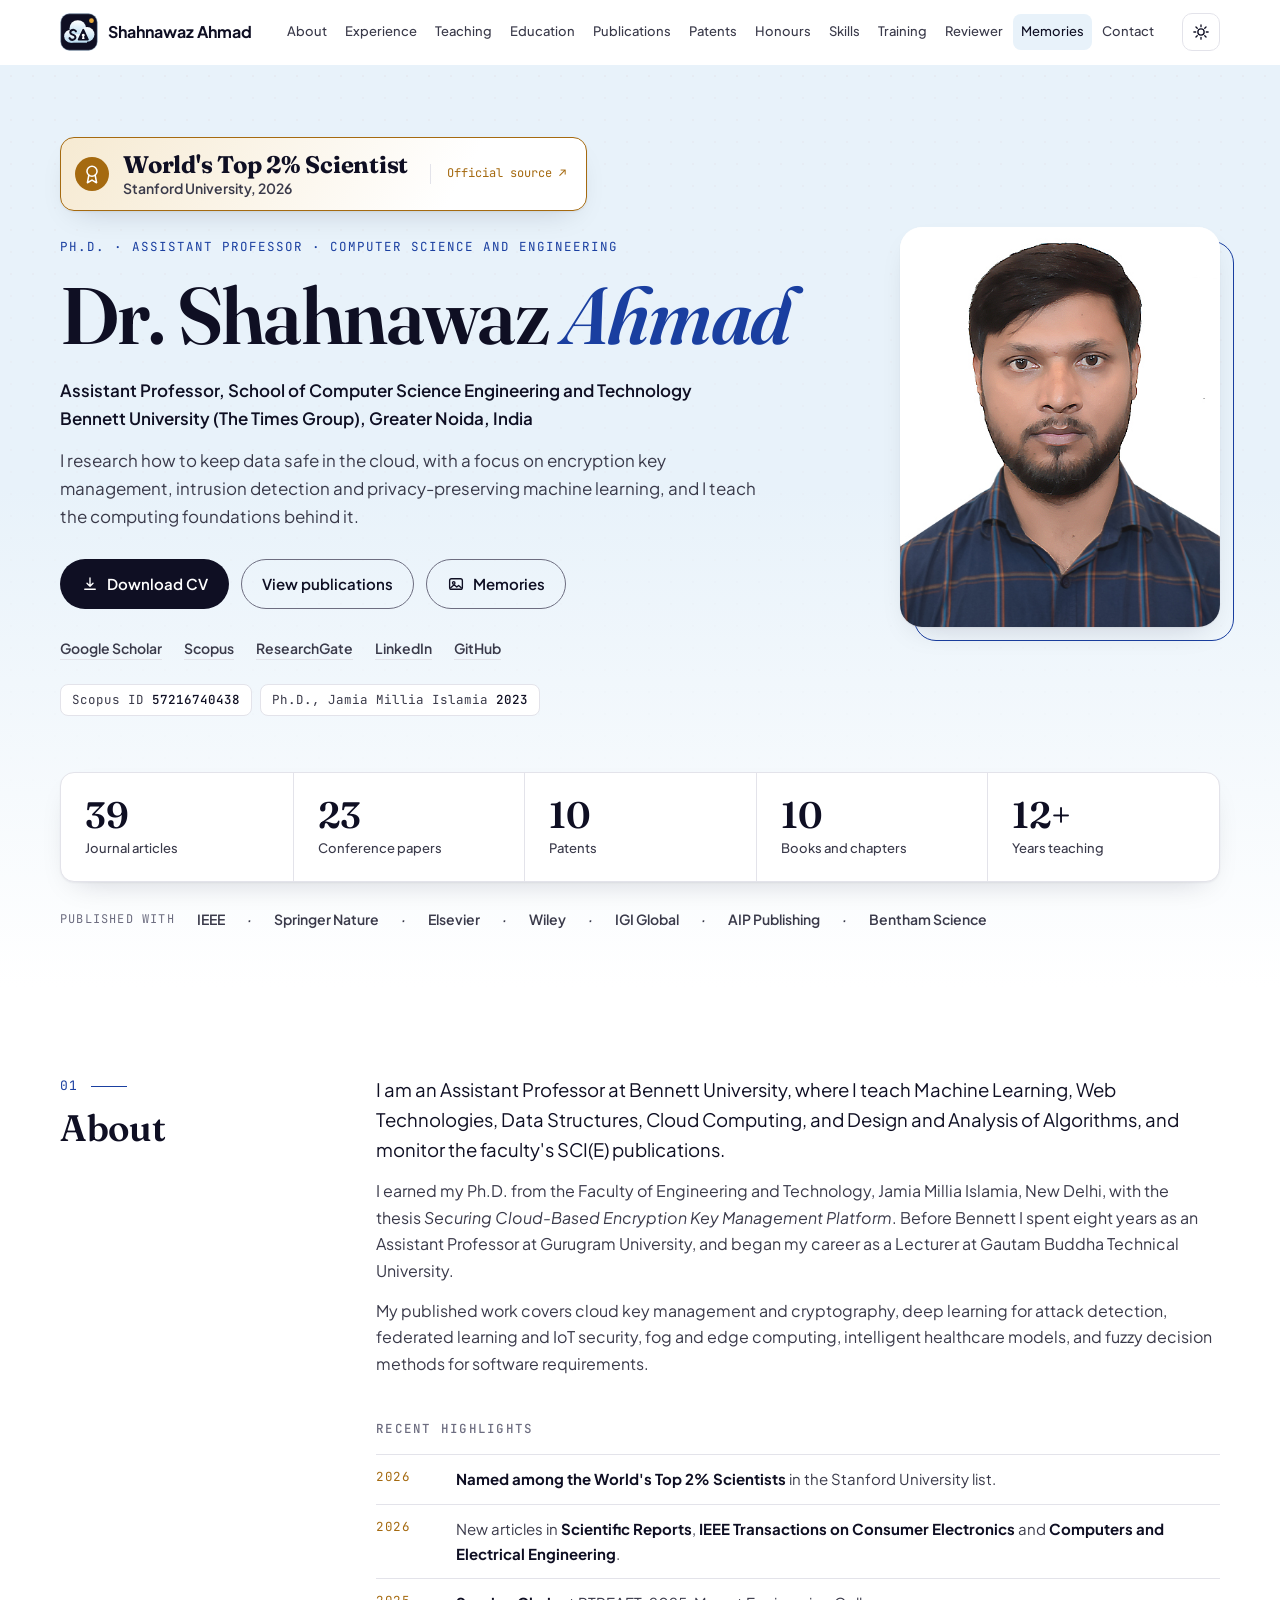
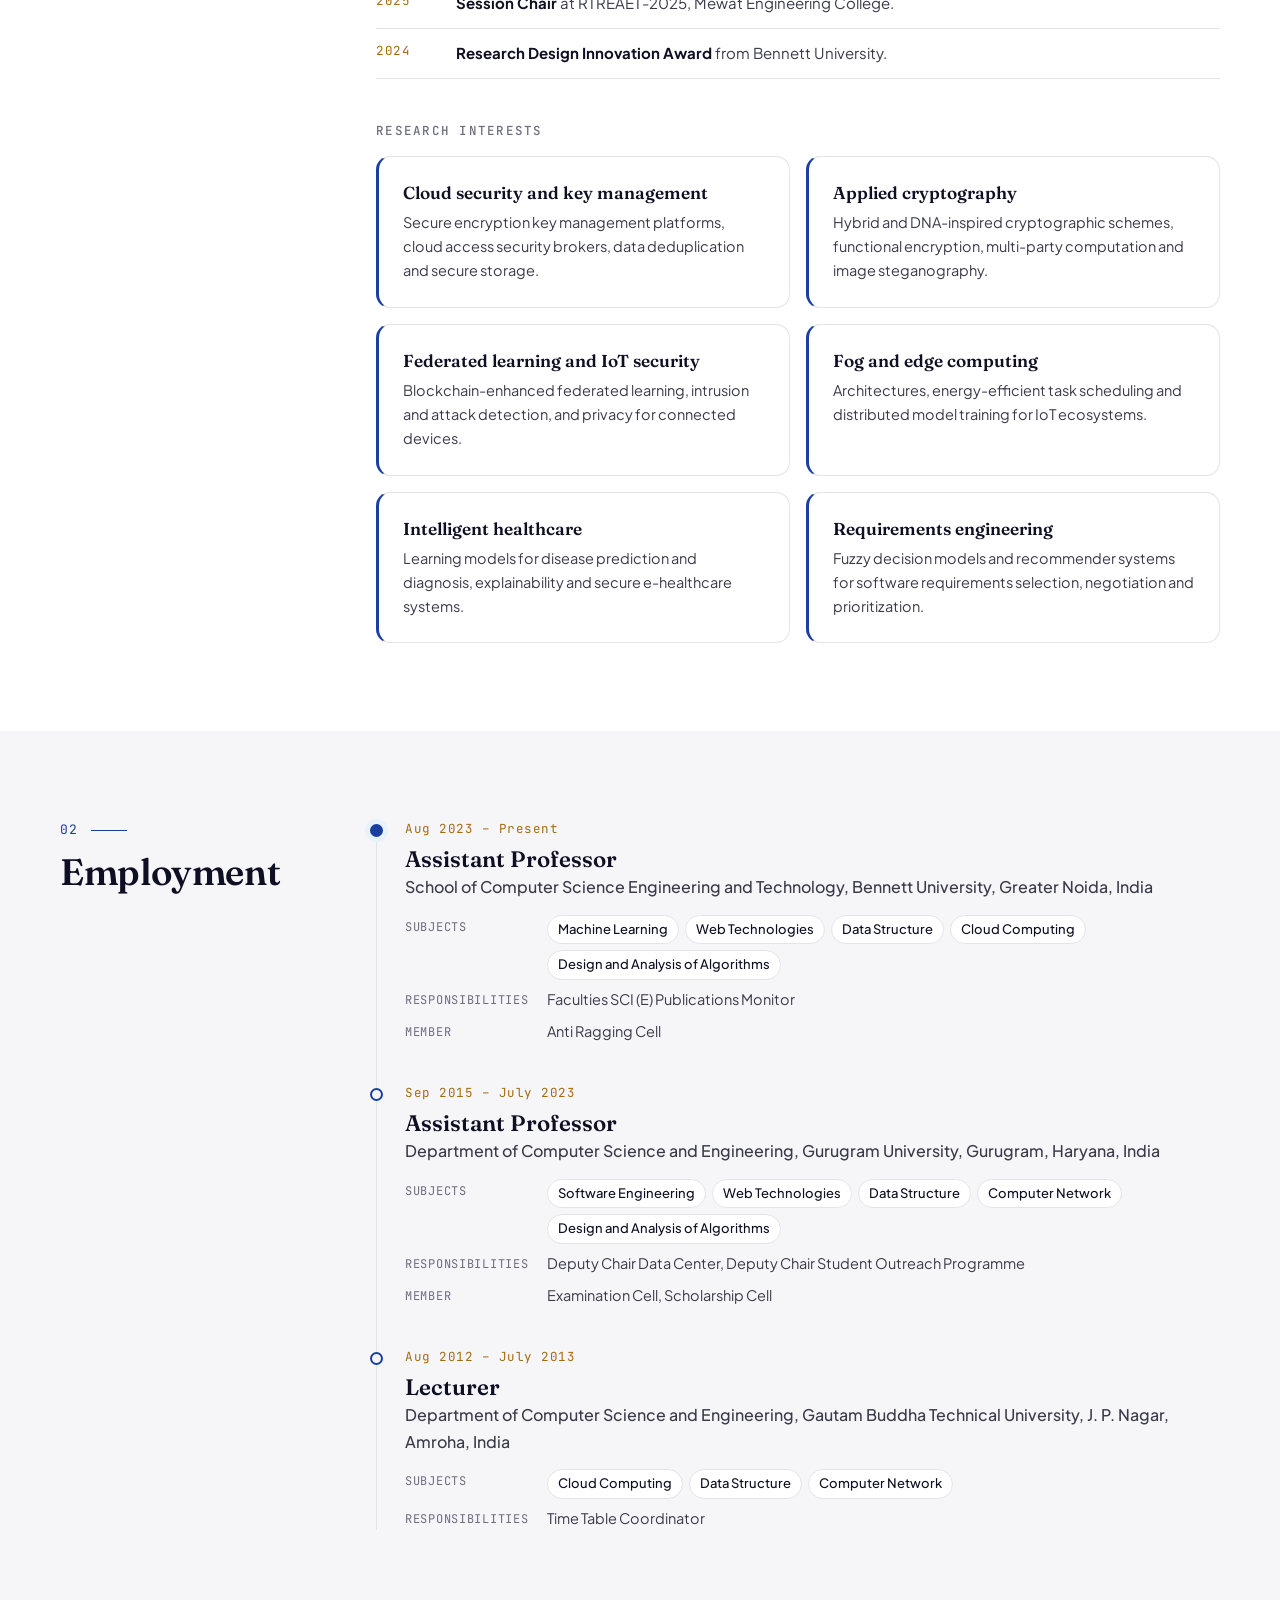
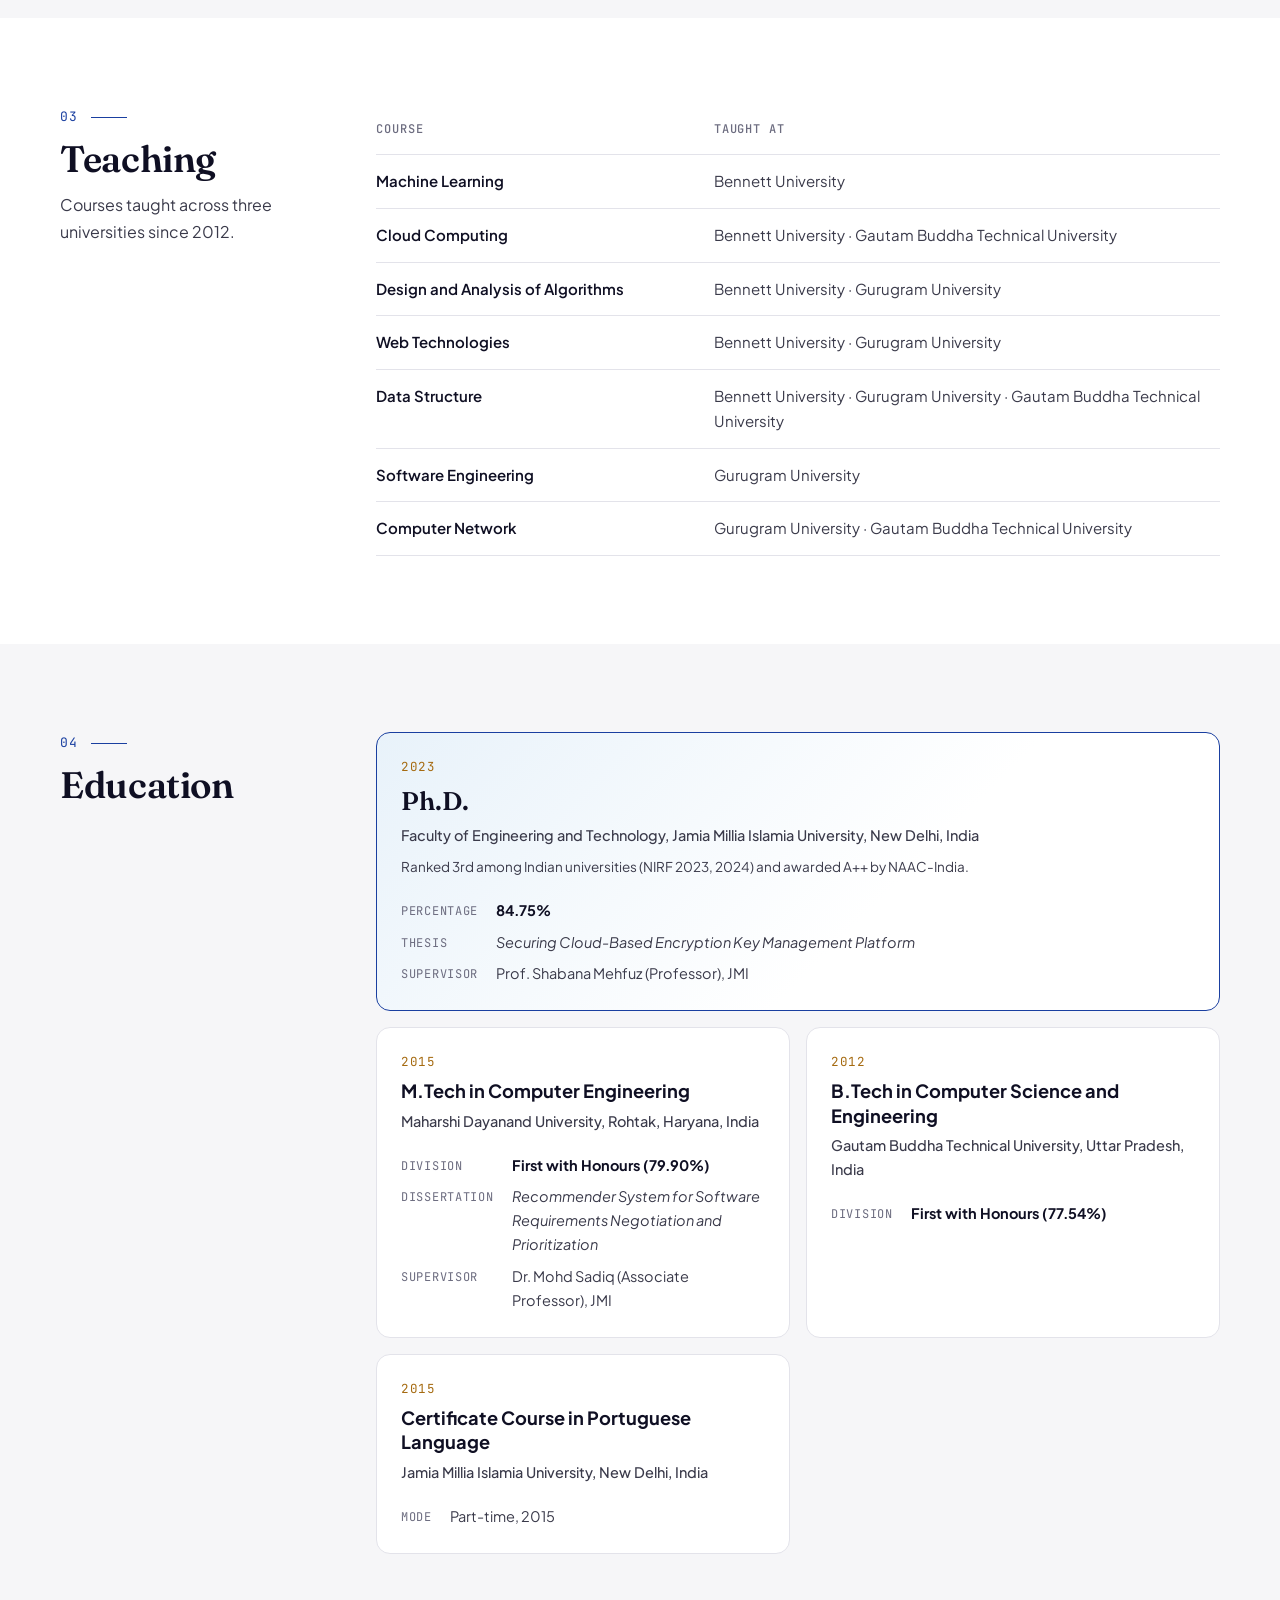
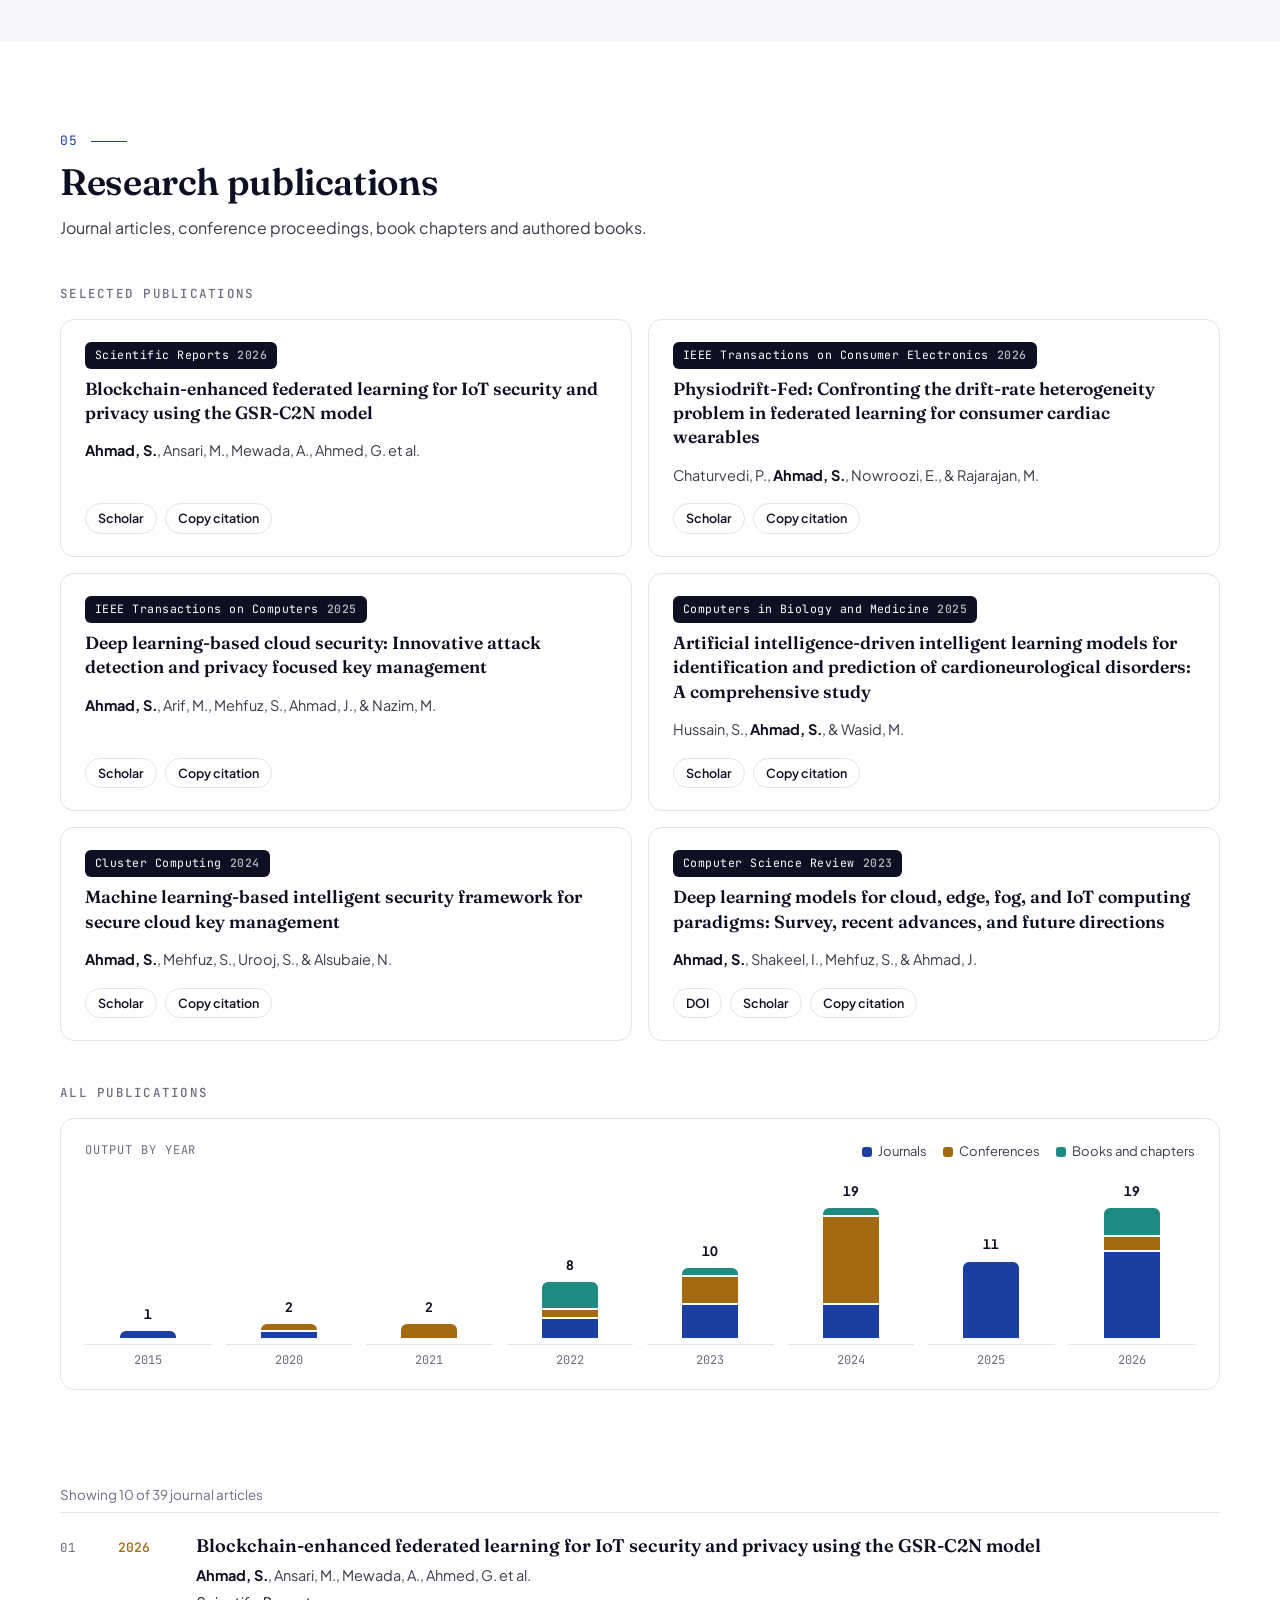
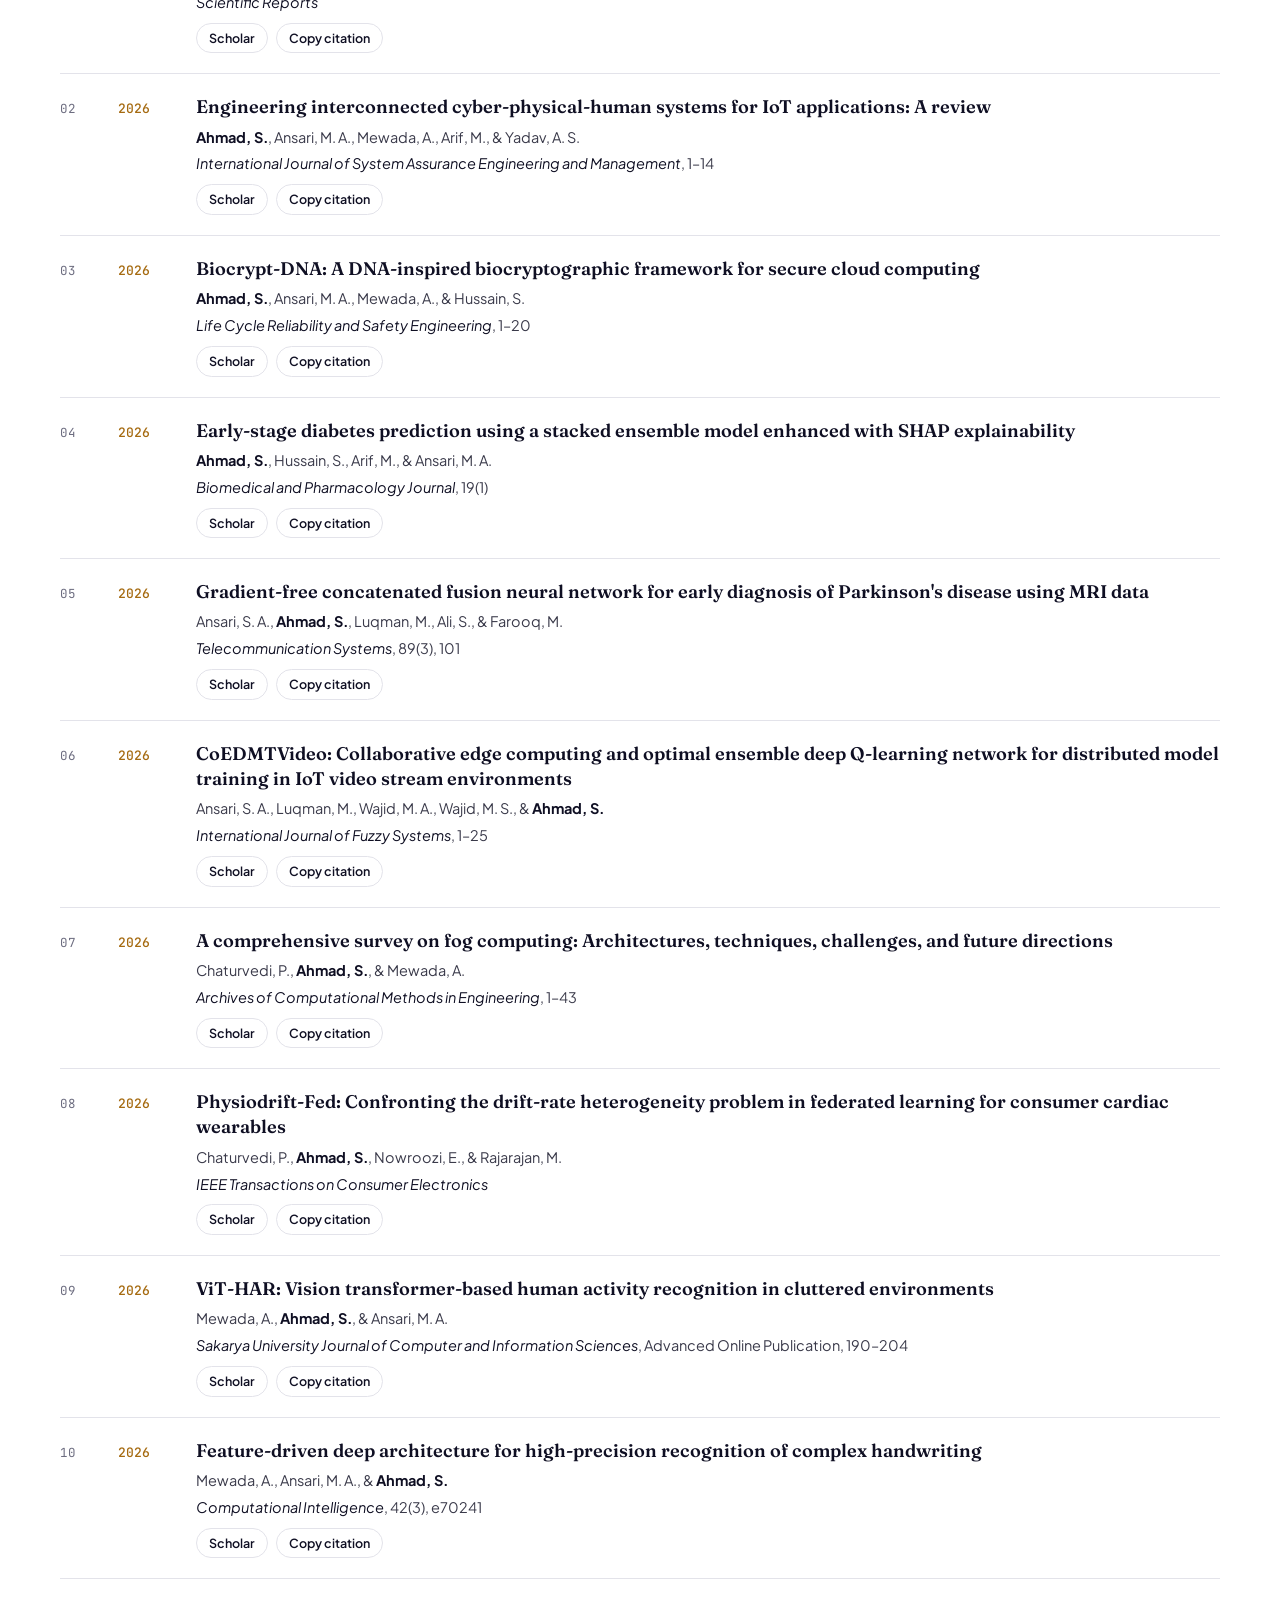
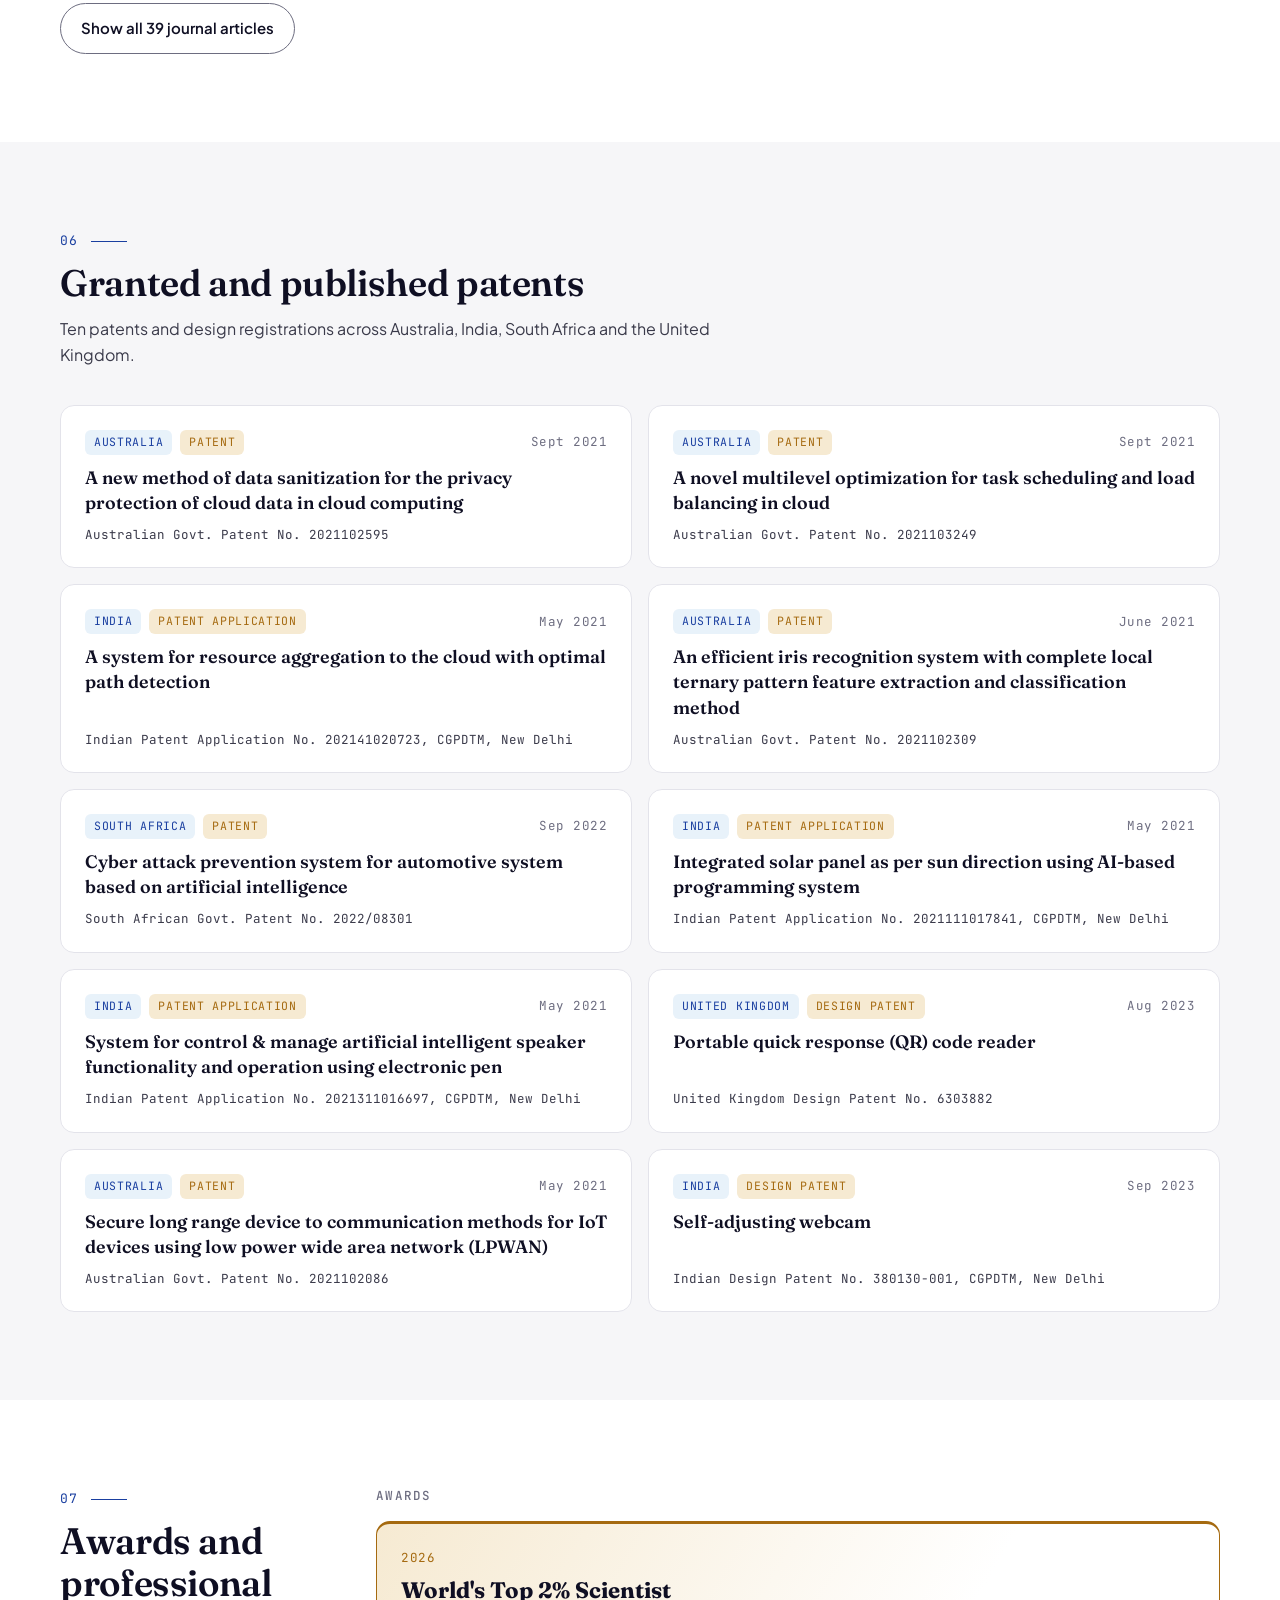
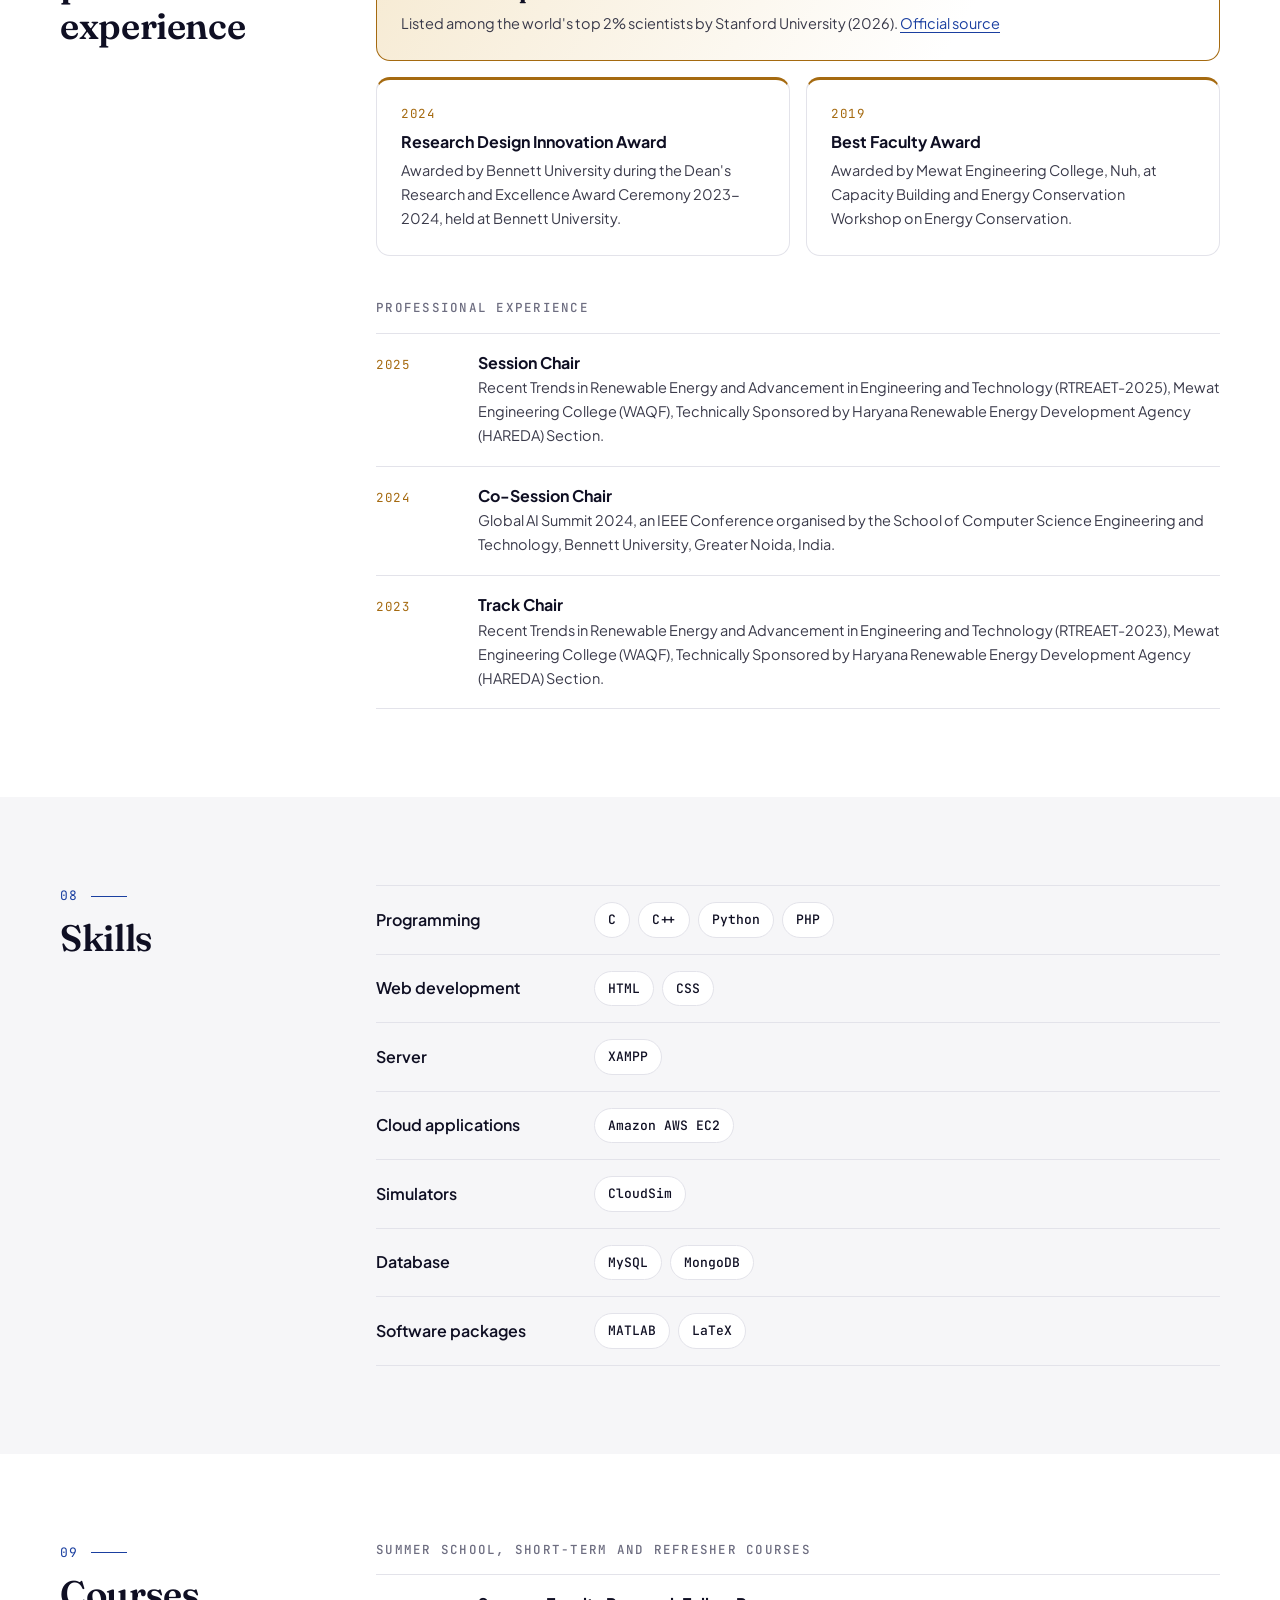
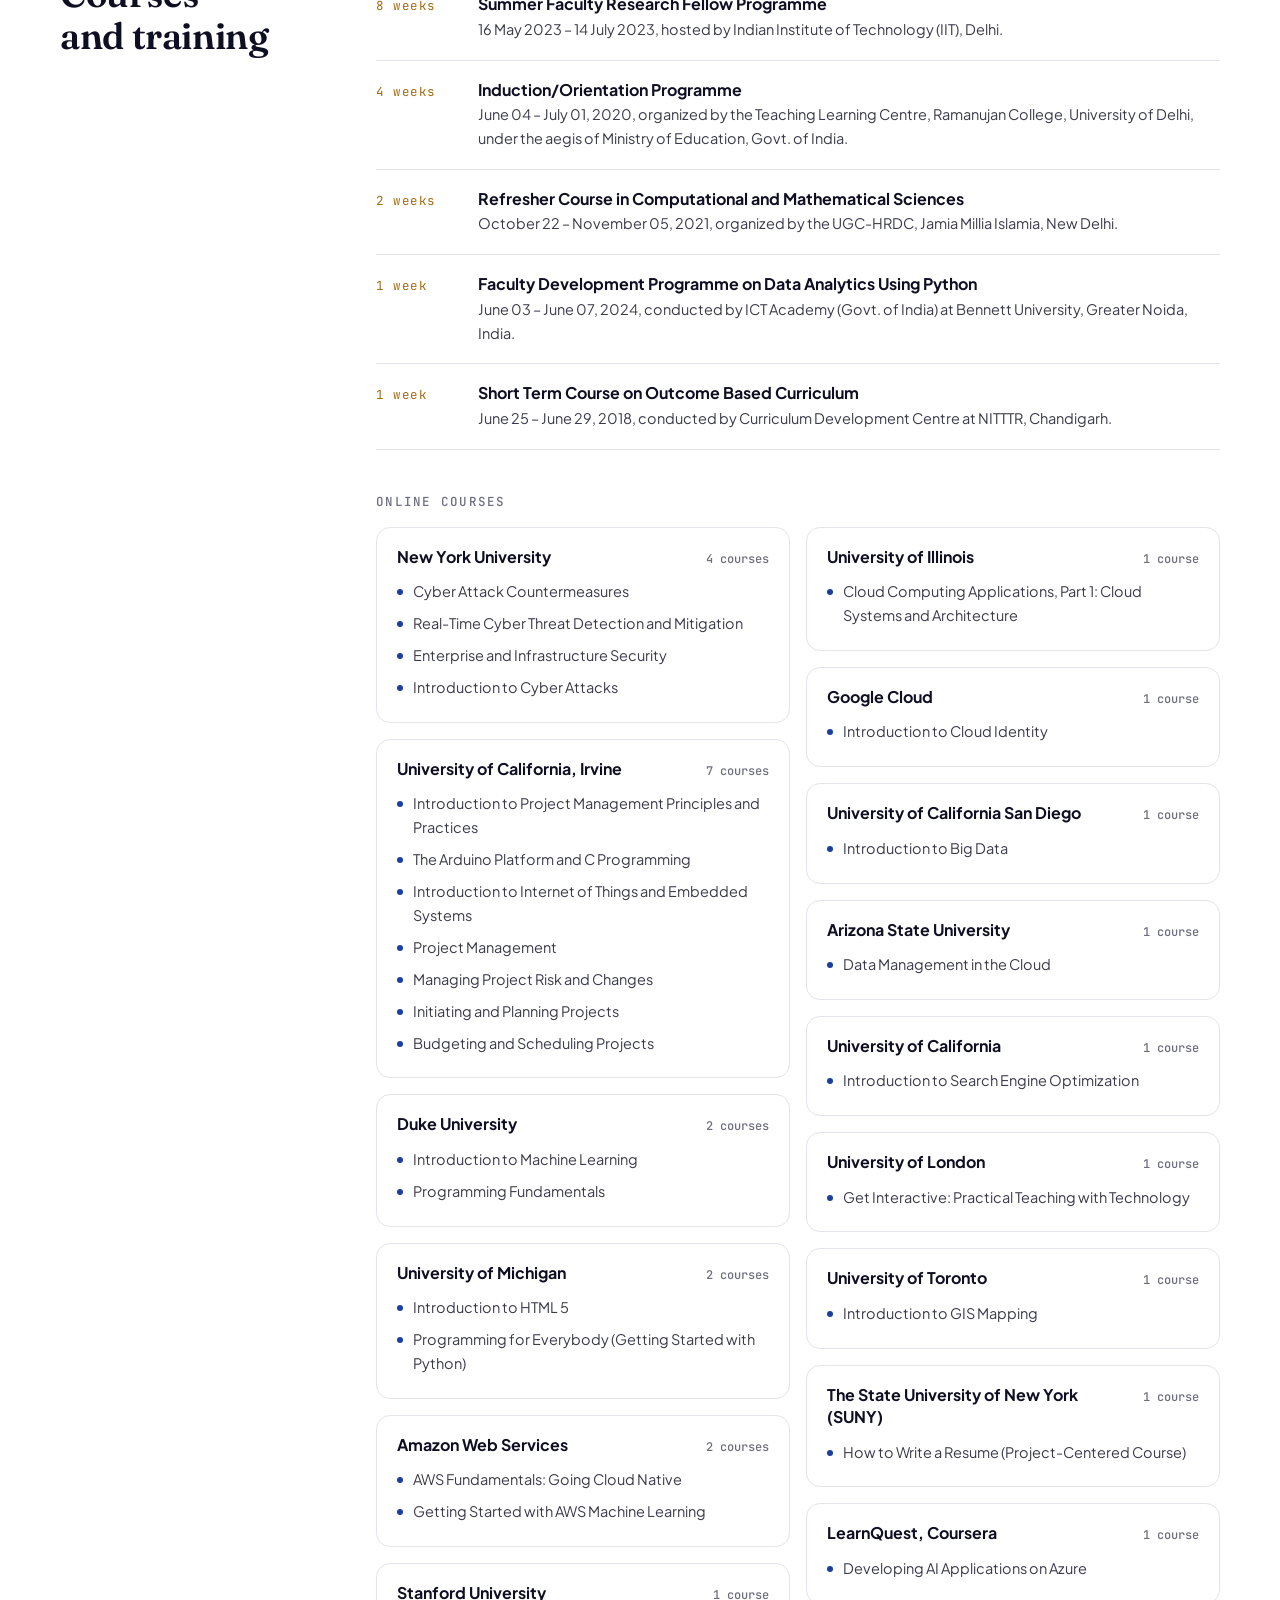
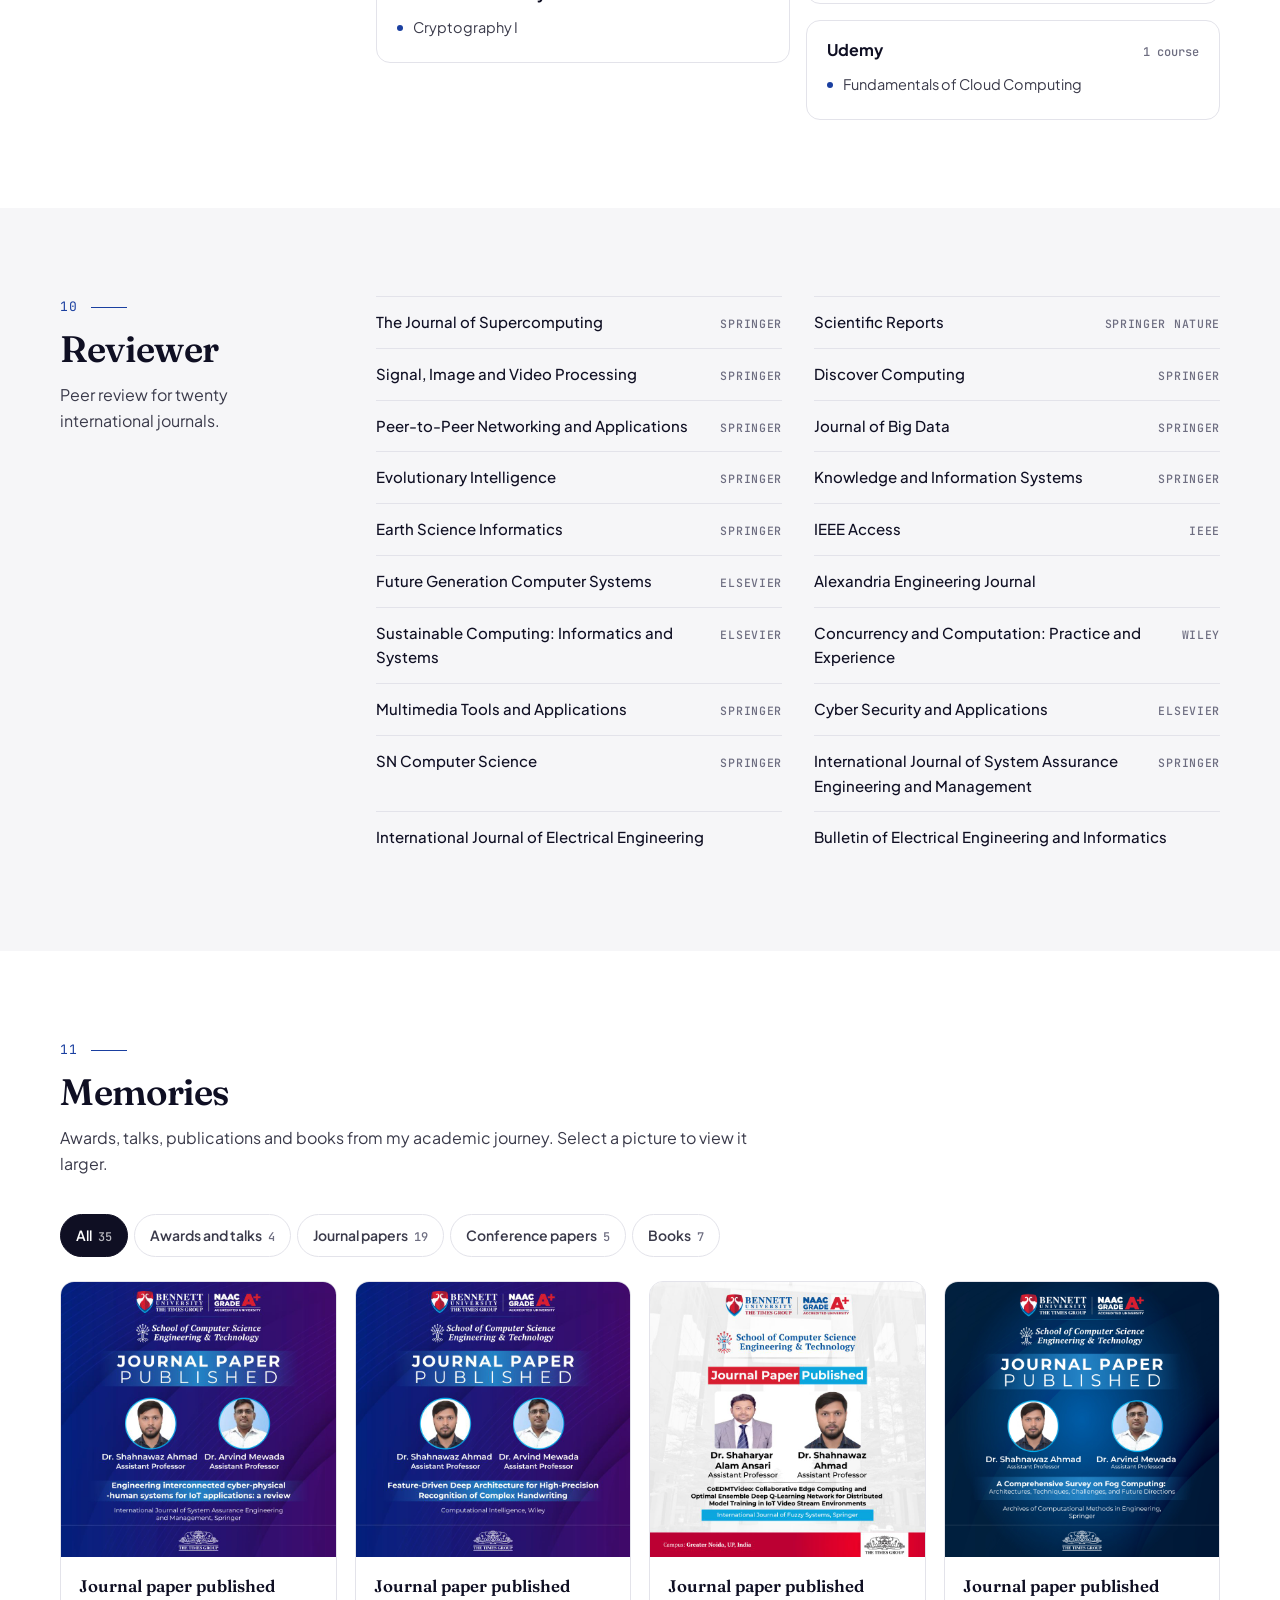
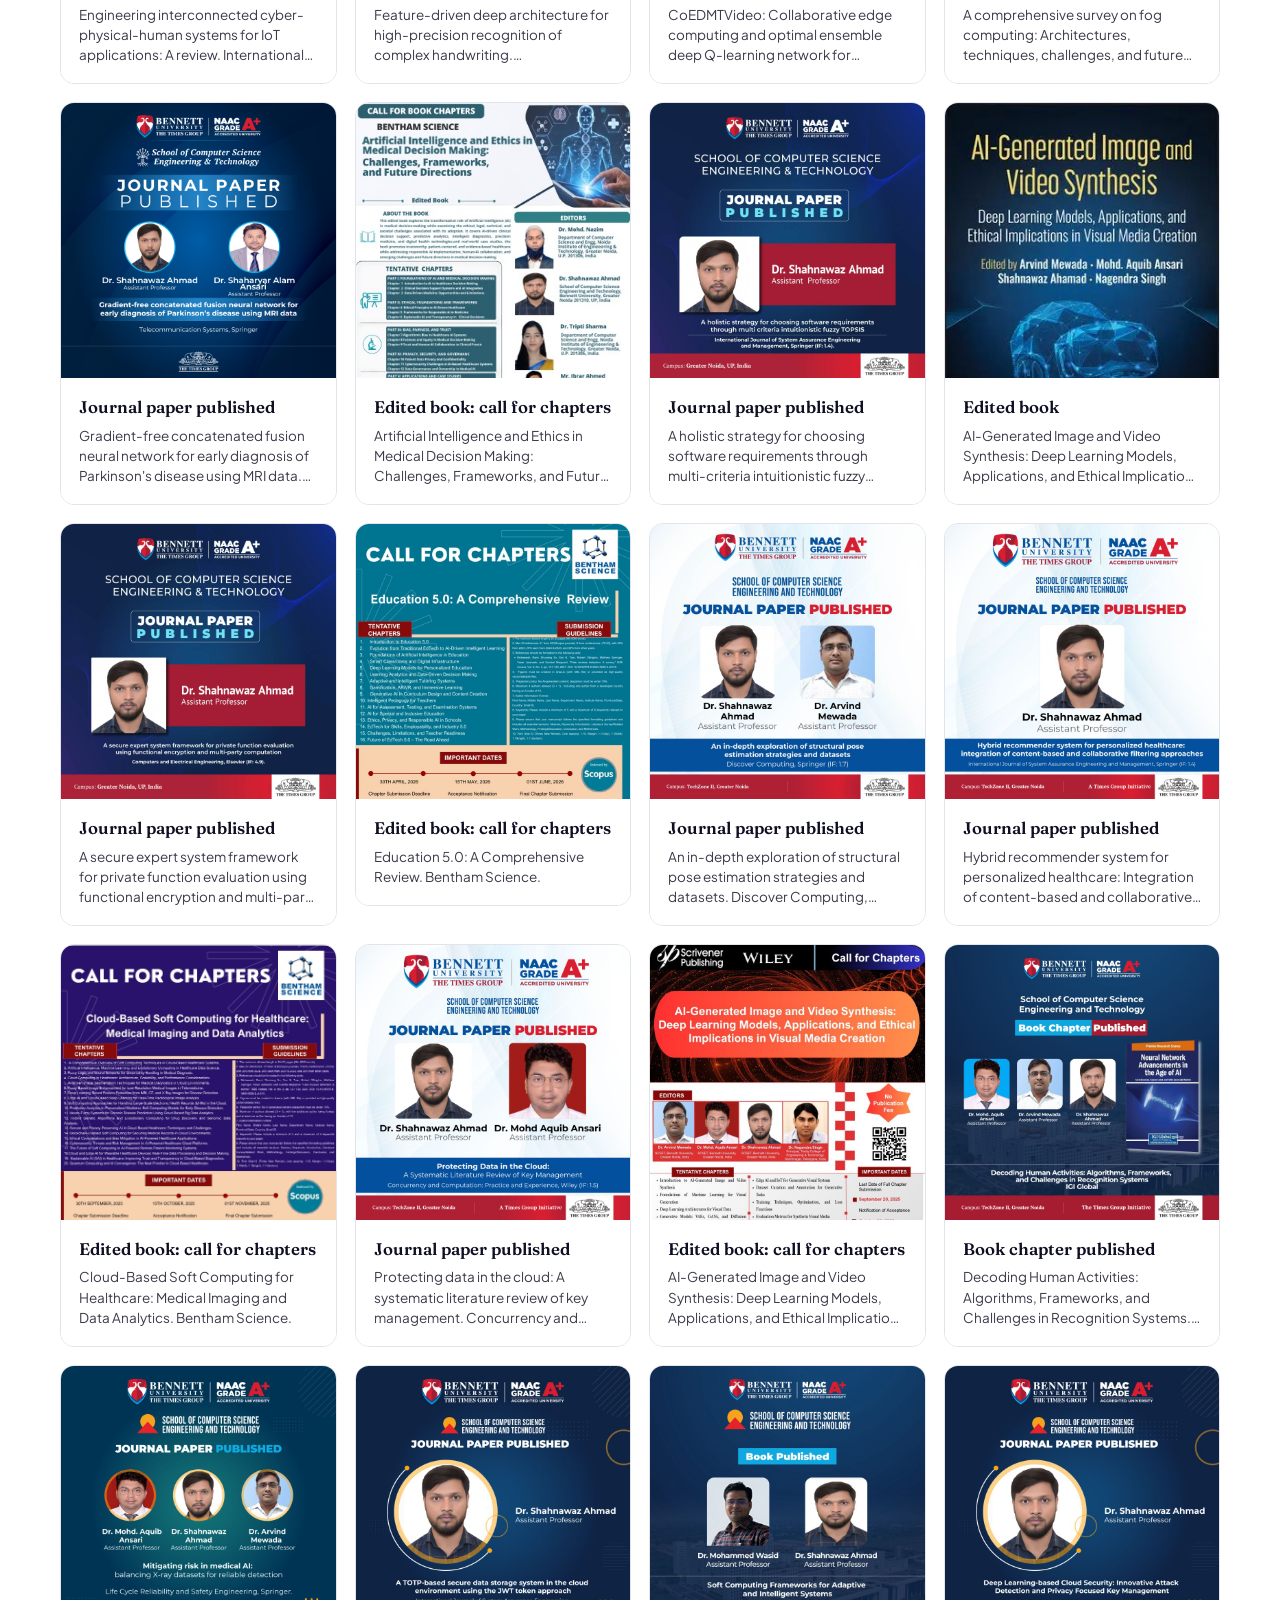
==== commit d7f88c78: "Fill the Memories gallery and add a books folder Add 33 more photos (awards, an invited talk, journa" ====
--- a/index.html
+++ b/index.html
@@ -515,8 +515,9 @@
         <div class="sec-head wide">
           <p class="sec-no" aria-hidden="true"></p>
           <h2>Memories</h2>
-          <p class="sec-sub">Moments and milestones from my academic journey. Select a picture to view it larger.</p>
-        </div>
+          <p class="sec-sub">Awards, talks, publications and books from my academic journey. Select a picture to view it larger.</p>
+        </div>
+        <div class="tabs g-tabs" id="gTabs" aria-label="Filter photos"></div>
         <ul class="gallery" id="gallery"></ul>
       </div>
     </section>
--- a/css/style.css
+++ b/css/style.css
@@ -632,3 +632,9 @@
   .lightbox img { max-height: calc(100vh - 230px); }
   .lightbox figcaption { padding-bottom: 56px; }
 }
+
+/* Gallery filters; photos keep their own shape */
+.g-tabs { margin-bottom: 24px; }
+.gallery { grid-template-columns: repeat(auto-fill, minmax(250px, 1fr)); align-items: start; }
+.gallery img { aspect-ratio: 1 / 1; object-fit: cover; object-position: top; }
+.g-cap span { display: -webkit-box; -webkit-line-clamp: 3; -webkit-box-orient: vertical; overflow: hidden; }
